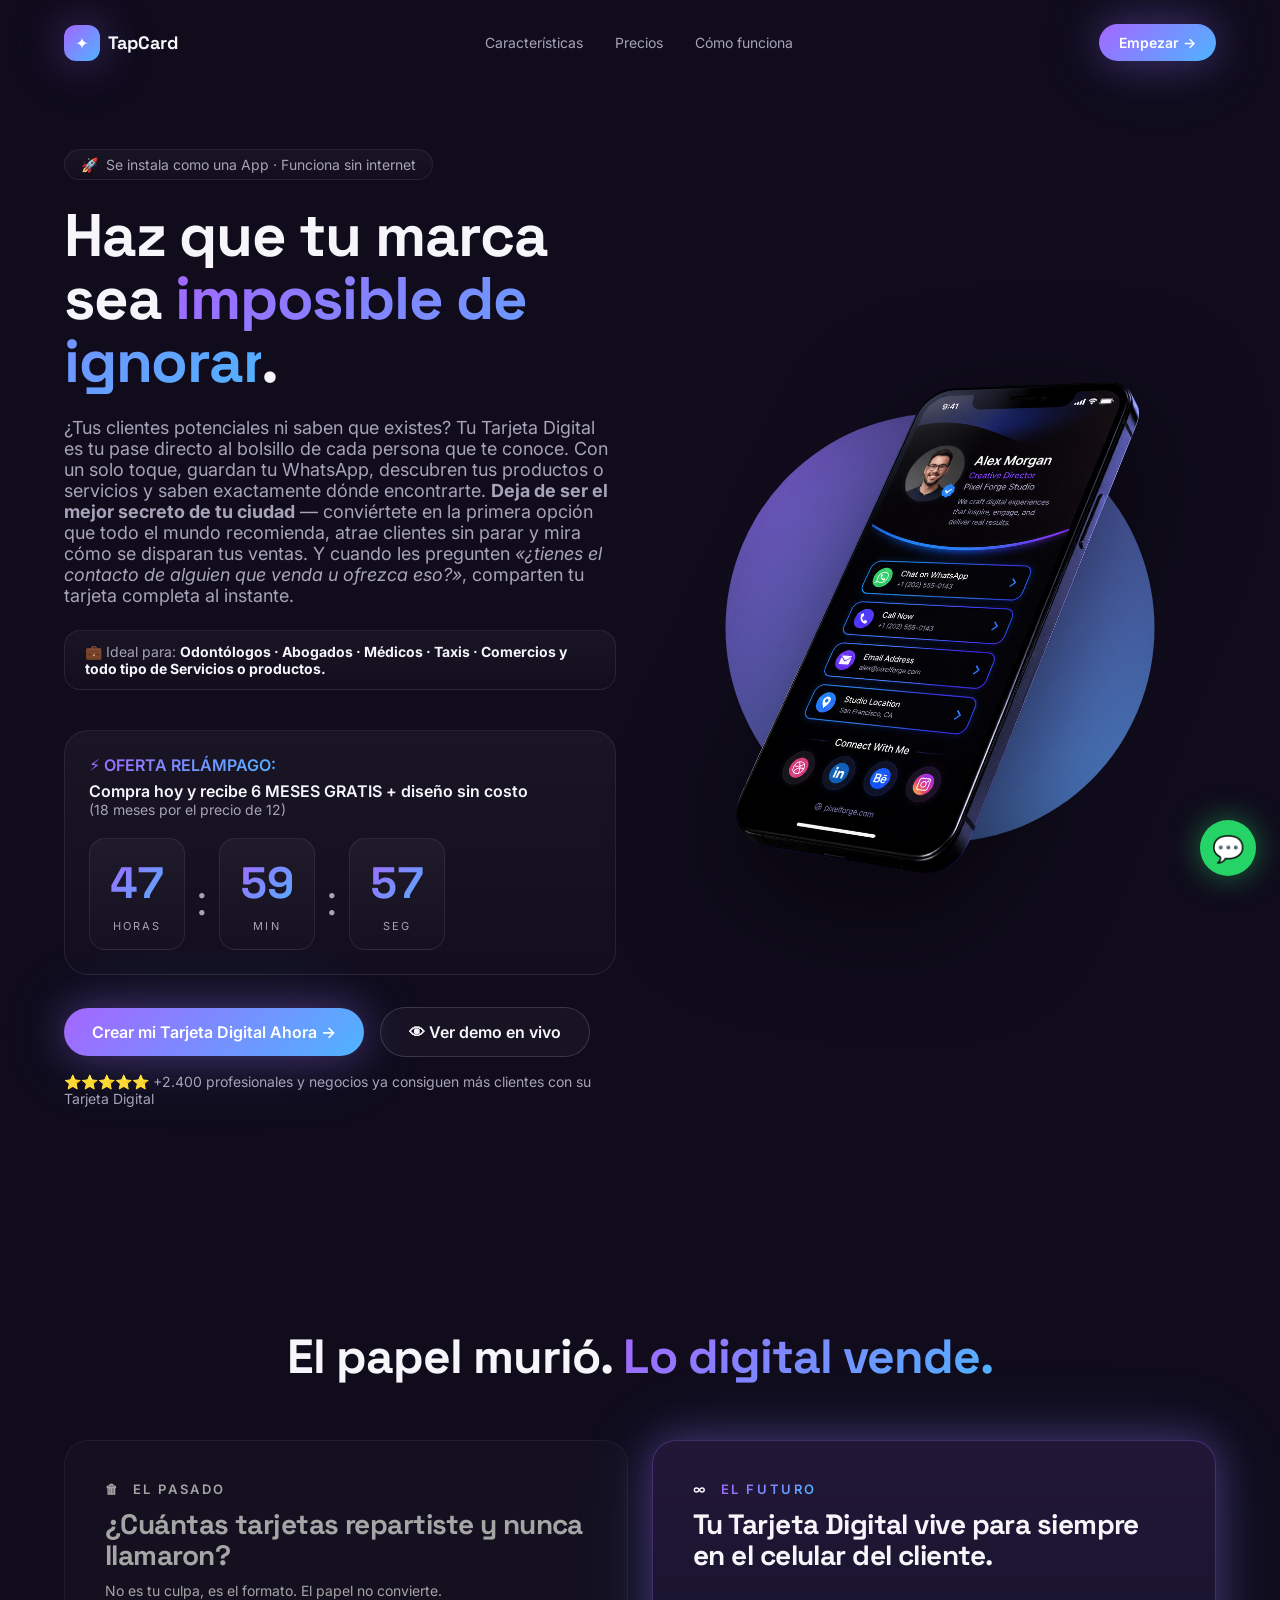
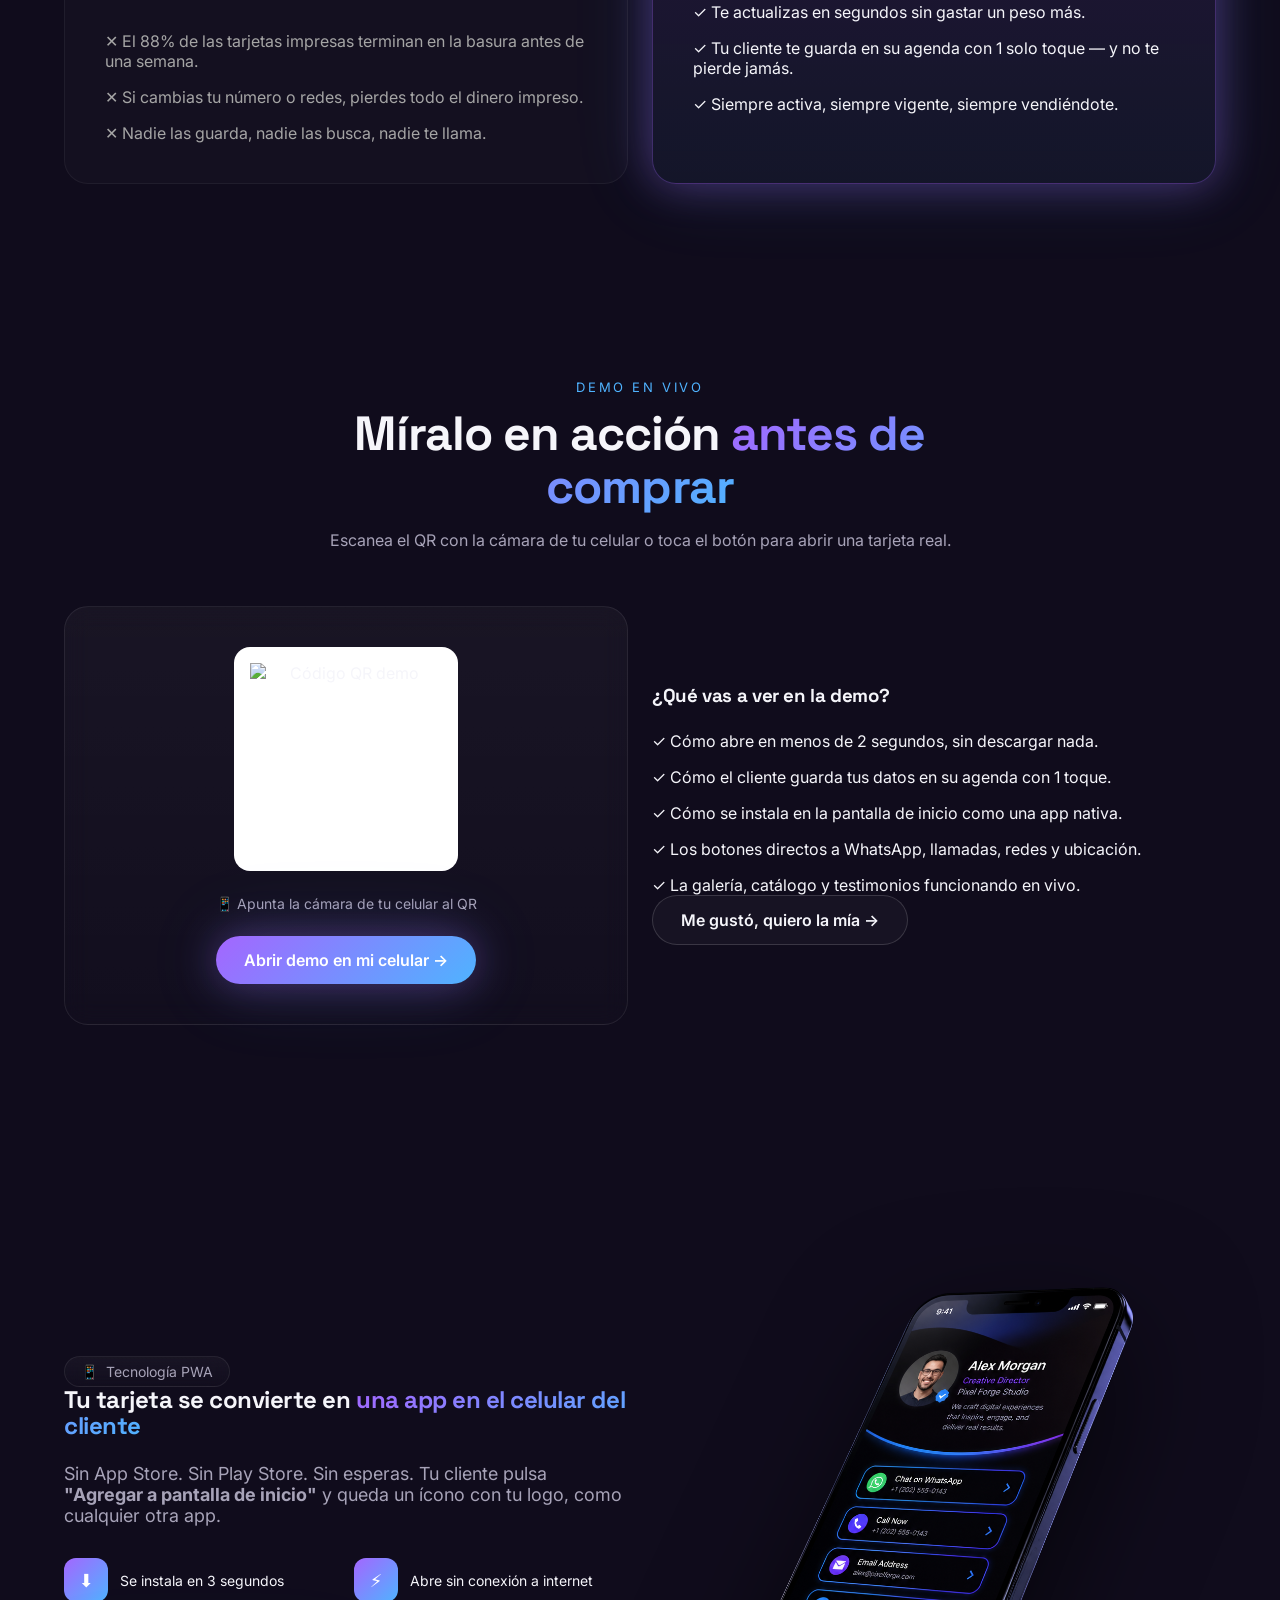
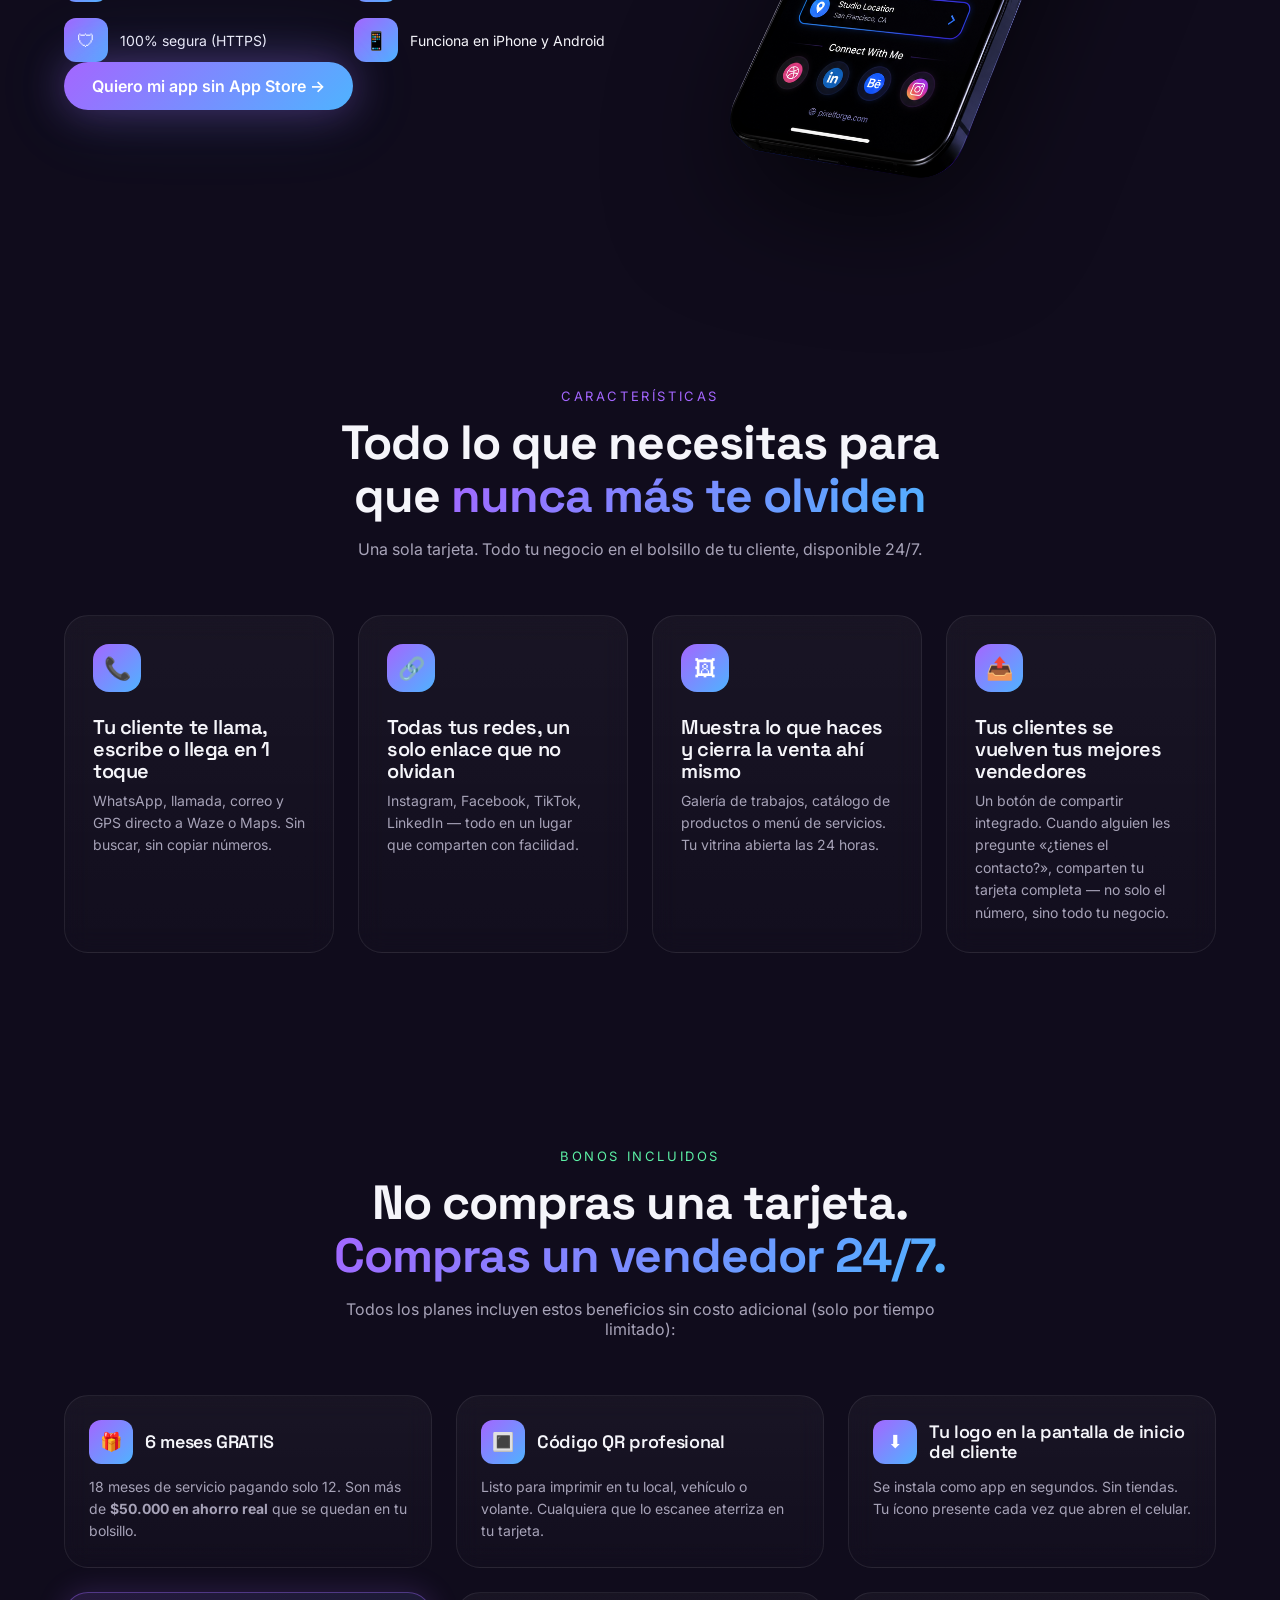
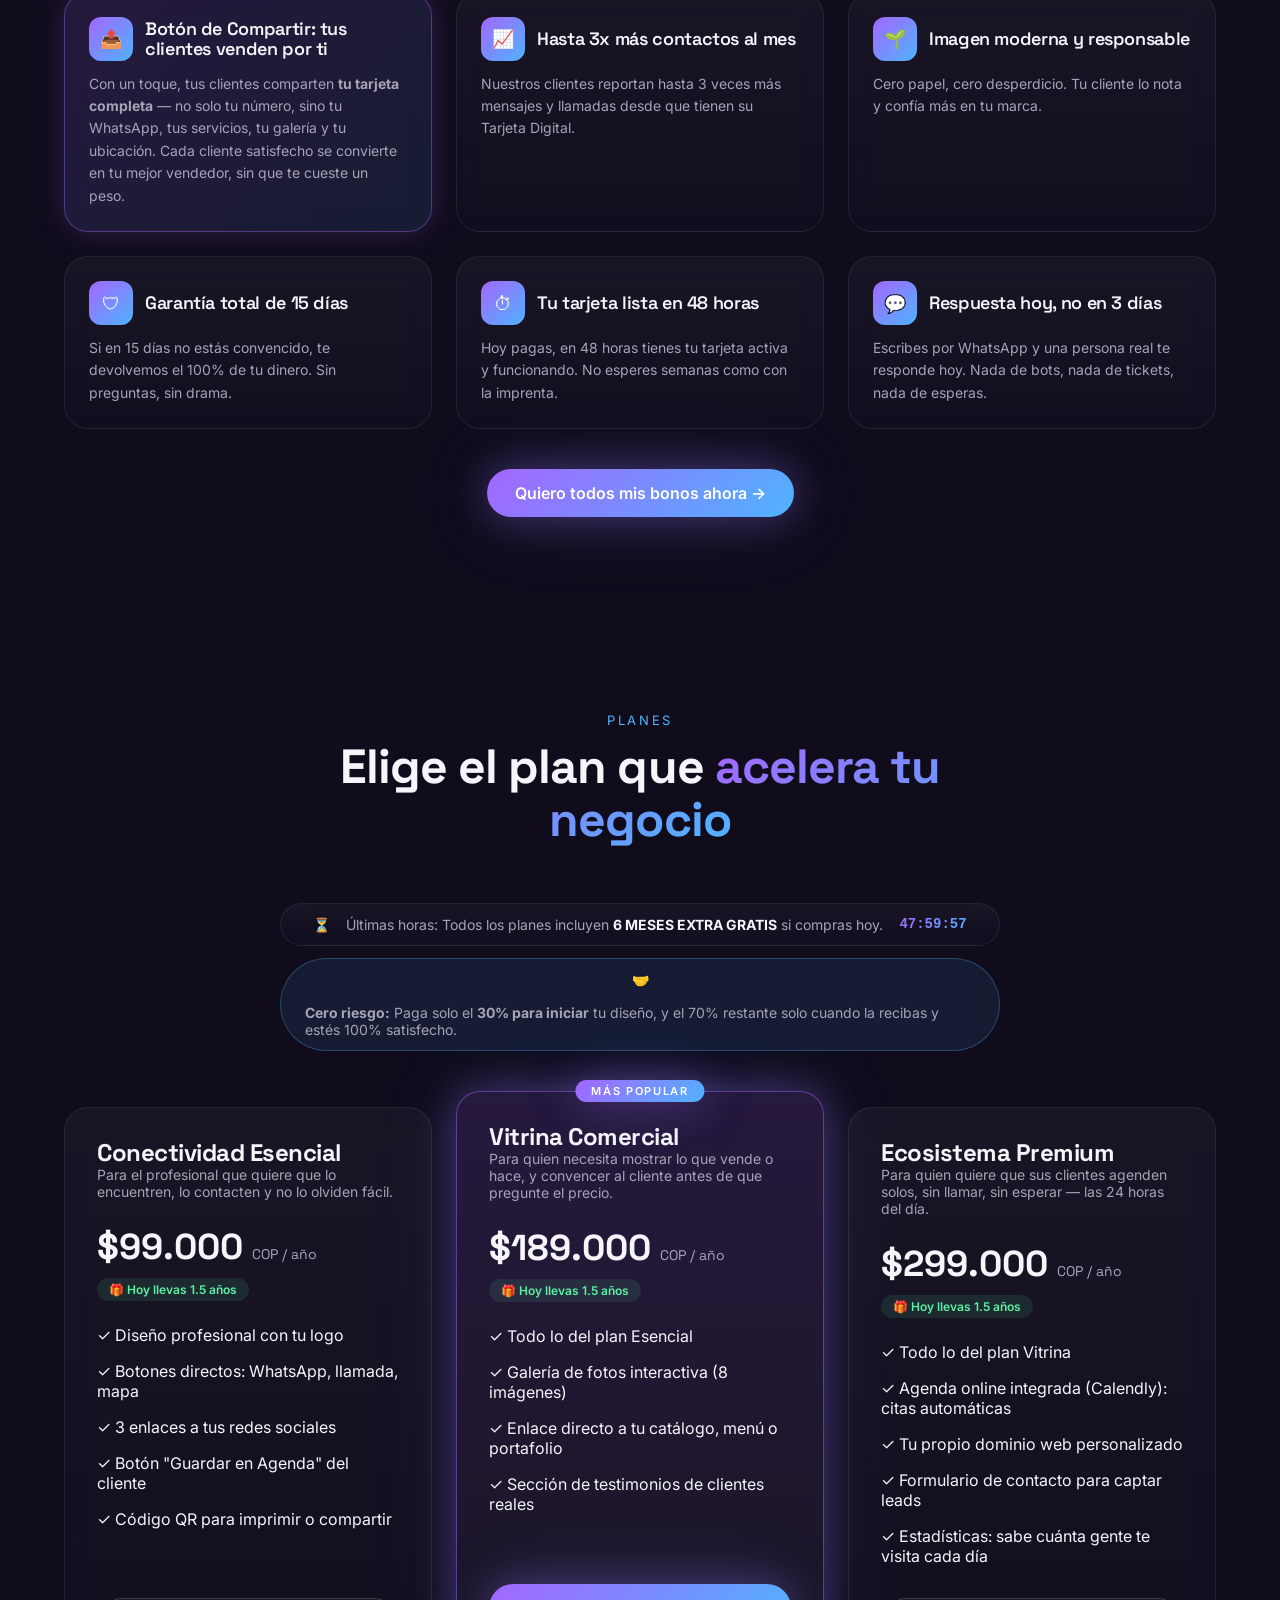
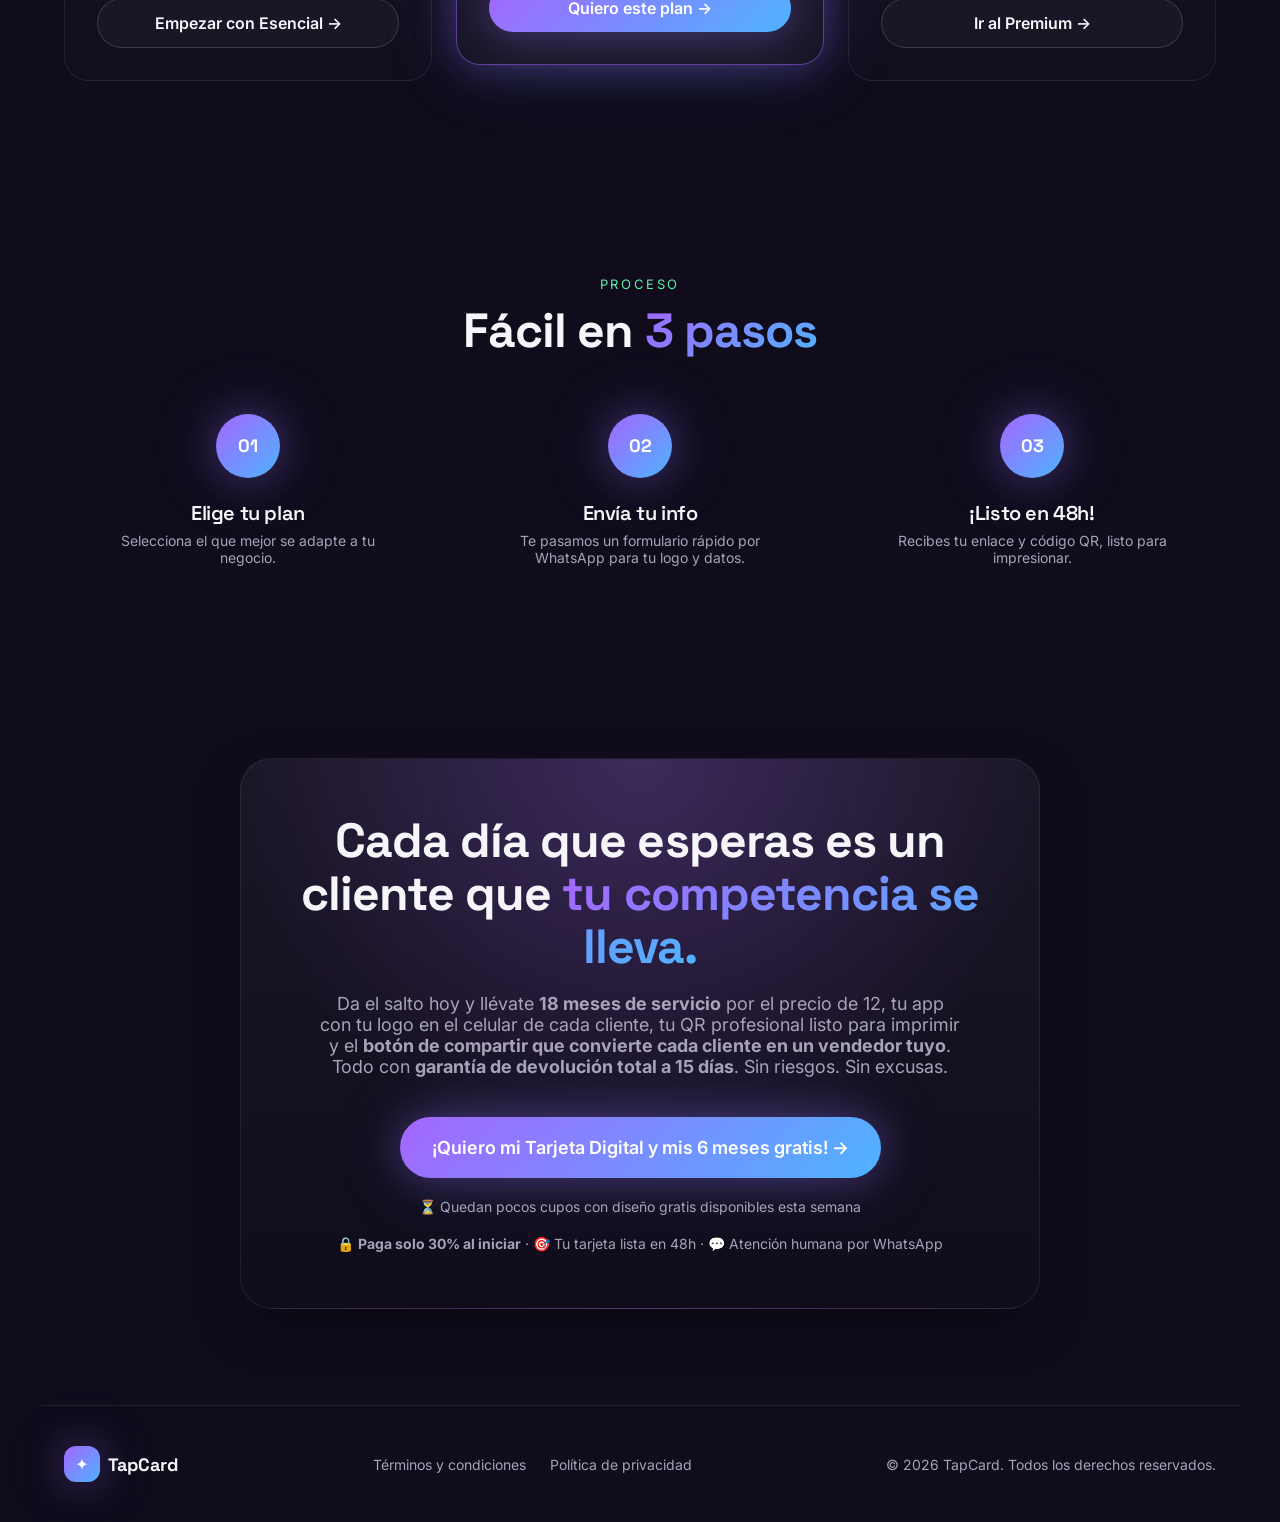
==== index.html @ d34d70f1 "Primer commit" ====
<!DOCTYPE html>
<html lang="es">
<head>
<meta charset="UTF-8" />
<meta name="viewport" content="width=device-width, initial-scale=1" />
<title>Tarjetas de Presentación Digitales | TapCard</title>
<meta name="description" content="Crea tu Tarjeta de Presentación Digital premium. Multiplica contactos, cierra más ventas y proyecta una imagen profesional. Oferta: 6 meses GRATIS." />
<meta property="og:title" content="Tarjetas de Presentación Digitales | TapCard" />
<meta property="og:description" content="Tu tarjeta de papel termina en la basura. Tu tarjeta digital vive en el celular de tus clientes." />
<meta property="og:type" content="website" />
<meta name="twitter:card" content="summary_large_image" />
<link rel="icon" href="/favicon.ico" type="image/x-icon" />
<link rel="preconnect" href="https://fonts.googleapis.com" />
<link rel="preconnect" href="https://fonts.gstatic.com" crossorigin />
<link rel="stylesheet" href="https://fonts.googleapis.com/css2?family=Inter:wght@400;500;600;700&family=Space+Grotesk:wght@500;600;700&display=swap" />
<link rel="stylesheet" href="./styles.css" />
</head>
<body>
<div class="bg-ambient" aria-hidden="true"></div>
<div class="bg-grid" aria-hidden="true"></div>

<!-- NAV -->
<header class="nav-wrap">
  <nav class="nav container">
    <a href="#" class="brand">
      <span class="brand-badge">✦</span>
      <span class="brand-name">TapCard</span>
    </a>
    <div class="nav-links">
      <a href="#features">Características</a>
      <a href="#pricing">Precios</a>
      <a href="#proceso">Cómo funciona</a>
    </div>
    <a href="#pricing" class="btn btn-glow btn-sm">Empezar →</a>
  </nav>
</header>

<!-- HERO -->
<section class="hero container">
  <div class="hero-copy fade-up">
    <span class="pill glass">🚀 <span class="muted">Se instala como una App · Funciona sin internet</span></span>
    <h1>Haz que tu marca sea <span class="text-gradient">imposible de ignorar</span>.</h1>
    <p class="lead">¿Tus clientes potenciales ni saben que existes? Tu Tarjeta Digital es tu pase directo al bolsillo de cada persona que te conoce. Con un solo toque, guardan tu WhatsApp, descubren tus productos o servicios y saben exactamente dónde encontrarte. <b>Deja de ser el mejor secreto de tu ciudad</b> — conviértete en la primera opción que todo el mundo recomienda, atrae clientes sin parar y mira cómo se disparan tus ventas. Y cuando les pregunten <em>«¿tienes el contacto de alguien que venda u ofrezca eso?»</em>, comparten tu tarjeta completa al instante.</p>
    <p class="services-badge-line glass">💼 Ideal para: <b>Odontólogos · Abogados · Médicos · Taxis  · Comercios y todo tipo de Servicios o productos.</b></p>

    <div class="glass countdown-card">
      <p class="offer-line"><span class="text-gradient">⚡ OFERTA RELÁMPAGO:</span> Compra hoy y recibe 6 MESES GRATIS + diseño sin costo</p>
      <p class="muted small">(18 meses por el precio de 12)</p>
      <div class="countdown">
        <div class="cd-box"><span id="cd-h">00</span><small>Horas</small></div>
        <span class="cd-sep">:</span>
        <div class="cd-box"><span id="cd-m">00</span><small>Min</small></div>
        <span class="cd-sep">:</span>
        <div class="cd-box"><span id="cd-s">00</span><small>Seg</small></div>
      </div>
    </div>

    <div class="hero-ctas">
      <a class="btn btn-glow pulse wa-cta" data-msg="Hola 👋, quiero CREAR MI TARJETA DIGITAL AHORA y aprovechar los 6 meses gratis. ¿Me ayudas a empezar?">Crear mi Tarjeta Digital Ahora →</a>
      <a href="#demo" class="btn btn-ghost">👁 Ver demo en vivo</a>
      <span class="stars-line">⭐⭐⭐⭐⭐ <span class="muted">+2.400 profesionales y negocios ya consiguen más clientes con su Tarjeta Digital</span></span>
    </div>
  </div>

  <div class="hero-visual fade-up">
    <div class="hero-glow" aria-hidden="true"></div>
    <img src="./phone-hero.png" alt="Mockup de smartphone mostrando una tarjeta de presentación digital premium" class="phone float" />
  </div>
</section>

<!-- PROBLEM VS SOLUTION -->
<section class="section container">
  <h2 class="section-title">El papel murió. <span class="text-gradient">Lo digital vende.</span></h2>
  <div class="grid-2">
    <div class="card past">
      <div class="past-head">🗑 <span>EL PASADO</span></div>
      <h3>¿Cuántas tarjetas repartiste y nunca llamaron?</h3>
      <p style="margin-top:12px;font-size:14px;">No es tu culpa, es el formato. El papel no convierte.</p>
      <ul class="list-x">
        <li>✕ El 88% de las tarjetas impresas terminan en la basura antes de una semana.</li>
        <li>✕ Si cambias tu número o redes, pierdes todo el dinero impreso.</li>
        <li>✕ Nadie las guarda, nadie las busca, nadie te llama.</li>
      </ul>
    </div>
    <div class="card future">
      <div class="future-head">∞ <span class="text-gradient">EL FUTURO</span></div>
      <h3>Tu Tarjeta Digital vive para siempre en el celular del cliente.</h3>
      <ul class="list-check">
        <li>✓ Te actualizas en segundos sin gastar un peso más.</li>
        <li>✓ Tu cliente te guarda en su agenda con 1 solo toque — y no te pierde jamás.</li>
        <li>✓ Siempre activa, siempre vigente, siempre vendiéndote.</li>
      </ul>
    </div>
  </div>
</section>

<!-- DEMO -->
<section id="demo" class="section container">
  <div class="section-head">
    <span class="eyebrow blue">Demo en vivo</span>
    <h2>Míralo en acción <span class="text-gradient">antes de comprar</span></h2>
    <p class="muted">Escanea el QR con la cámara de tu celular o toca el botón para abrir una tarjeta real.</p>
  </div>
  <div class="grid-2 align-center">
    <div class="glass demo-card">
      <div class="qr-box"><img id="qr-img" alt="Código QR demo" /></div>
      <p class="muted small">📱 Apunta la cámara de tu celular al QR</p>
      <a class="btn btn-glow wa-cta" data-msg="Hola 👋, acabo de ver la DEMO de la Tarjeta Digital y me interesa. ¿Me cuentas los planes?">Abrir demo en mi celular →</a>
    </div>
    <div>
      <h3>¿Qué vas a ver en la demo?</h3>
      <ul class="list-check spaced">
        <li>✓ Cómo abre en menos de 2 segundos, sin descargar nada.</li>
        <li>✓ Cómo el cliente guarda tus datos en su agenda con 1 toque.</li>
        <li>✓ Cómo se instala en la pantalla de inicio como una app nativa.</li>
        <li>✓ Los botones directos a WhatsApp, llamadas, redes y ubicación.</li>
        <li>✓ La galería, catálogo y testimonios funcionando en vivo.</li>
      </ul>
      <a class="btn btn-ghost wa-cta" data-msg="Hola 👋, ya vi la demo y quiero mi propia Tarjeta Digital. ¿Cuál plan me recomiendas?">Me gustó, quiero la mía →</a>
    </div>
  </div>
</section>

<!-- PWA -->
<section id="pwa" class="section container">
  <div class="grid-2 align-center">
    <div>
      <span class="pill glass">📱 <span class="muted">Tecnología PWA</span></span>
      <h2>Tu tarjeta se convierte en <span class="text-gradient">una app en el celular del cliente</span></h2>
      <p class="lead">Sin App Store. Sin Play Store. Sin esperas. Tu cliente pulsa <b>"Agregar a pantalla de inicio"</b> y queda un ícono con tu logo, como cualquier otra app.</p>
      <ul class="grid-2-mini">
        <li><span class="ico-badge">⬇</span> Se instala en 3 segundos</li>
        <li><span class="ico-badge">⚡</span> Abre sin conexión a internet</li>
        <li><span class="ico-badge">🛡</span> 100% segura (HTTPS)</li>
        <li><span class="ico-badge">📱</span> Funciona en iPhone y Android</li>
      </ul>
      <a class="btn btn-glow wa-cta" data-msg="Hola 👋, quiero que mi Tarjeta Digital se pueda INSTALAR como app en el celular de mis clientes. ¿Cómo lo hacemos?">Quiero mi app sin App Store →</a>
    </div>
    <div class="hero-visual">
      <div class="hero-glow" aria-hidden="true"></div>
      <img src="./phone-hero.png" alt="Tarjeta digital instalada como app" class="phone float" />
    </div>
  </div>
</section>

<!-- FEATURES -->
<section id="features" class="section container">
  <div class="section-head">
    <span class="eyebrow violet">Características</span>
    <h2>Todo lo que necesitas para que <span class="text-gradient">nunca más te olviden</span></h2>
    <p class="muted">Una sola tarjeta. Todo tu negocio en el bolsillo de tu cliente, disponible 24/7.</p>
  </div>
  <div class="grid-4">
    <div class="glass feature"><div class="ico-badge lg">📞</div><h3>Tu cliente te llama, escribe o llega en 1 toque</h3><p>WhatsApp, llamada, correo y GPS directo a Waze o Maps. Sin buscar, sin copiar números.</p></div>
    <div class="glass feature"><div class="ico-badge lg">🔗</div><h3>Todas tus redes, un solo enlace que no olvidan</h3><p>Instagram, Facebook, TikTok, LinkedIn — todo en un lugar que comparten con facilidad.</p></div>
    <div class="glass feature"><div class="ico-badge lg">🖼</div><h3>Muestra lo que haces y cierra la venta ahí mismo</h3><p>Galería de trabajos, catálogo de productos o menú de servicios. Tu vitrina abierta las 24 horas.</p></div>
    <div class="glass feature"><div class="ico-badge lg">📤</div><h3>Tus clientes se vuelven tus mejores vendedores</h3><p>Un botón de compartir integrado. Cuando alguien les pregunte «¿tienes el contacto?», comparten tu tarjeta completa — no solo el número, sino todo tu negocio.</p></div>
  </div>
</section>

<!-- BONUS -->
<section class="section container">
  <div class="section-head">
    <span class="eyebrow green">Bonos incluidos</span>
    <h2>No compras una tarjeta. <span class="text-gradient">Compras un vendedor 24/7.</span></h2>
    <p class="muted">Todos los planes incluyen estos beneficios sin costo adicional (solo por tiempo limitado):</p>
  </div>
  <div class="grid-3">
    <div class="glass bonus"><div class="bonus-head"><span class="ico-badge">🎁</span><h3>6 meses GRATIS</h3></div><p>18 meses de servicio pagando solo 12. Son más de <b>$50.000 en ahorro real</b> que se quedan en tu bolsillo.</p></div>
    <div class="glass bonus"><div class="bonus-head"><span class="ico-badge">🔳</span><h3>Código QR profesional</h3></div><p>Listo para imprimir en tu local, vehículo o volante. Cualquiera que lo escanee aterriza en tu tarjeta.</p></div>
    <div class="glass bonus"><div class="bonus-head"><span class="ico-badge">⬇</span><h3>Tu logo en la pantalla de inicio del cliente</h3></div><p>Se instala como app en segundos. Sin tiendas. Tu ícono presente cada vez que abren el celular.</p></div>
    <div class="glass bonus bonus-highlight"><div class="bonus-head"><span class="ico-badge">📤</span><h3>Botón de Compartir: tus clientes venden por ti</h3></div><p>Con un toque, tus clientes comparten <b>tu tarjeta completa</b> — no solo tu número, sino tu WhatsApp, tus servicios, tu galería y tu ubicación. Cada cliente satisfecho se convierte en tu mejor vendedor, sin que te cueste un peso.</p></div>
    <div class="glass bonus"><div class="bonus-head"><span class="ico-badge">📈</span><h3>Hasta 3x más contactos al mes</h3></div><p>Nuestros clientes reportan hasta 3 veces más mensajes y llamadas desde que tienen su Tarjeta Digital.</p></div>
    <div class="glass bonus"><div class="bonus-head"><span class="ico-badge">🌱</span><h3>Imagen moderna y responsable</h3></div><p>Cero papel, cero desperdicio. Tu cliente lo nota y confía más en tu marca.</p></div>
    <div class="glass bonus"><div class="bonus-head"><span class="ico-badge">🛡</span><h3>Garantía total de 15 días</h3></div><p>Si en 15 días no estás convencido, te devolvemos el 100% de tu dinero. Sin preguntas, sin drama.</p></div>
    <div class="glass bonus"><div class="bonus-head"><span class="ico-badge">⏱</span><h3>Tu tarjeta lista en 48 horas</h3></div><p>Hoy pagas, en 48 horas tienes tu tarjeta activa y funcionando. No esperes semanas como con la imprenta.</p></div>
    <div class="glass bonus"><div class="bonus-head"><span class="ico-badge">💬</span><h3>Respuesta hoy, no en 3 días</h3></div><p>Escribes por WhatsApp y una persona real te responde hoy. Nada de bots, nada de tickets, nada de esperas.</p></div>
  </div>
  <div class="center mt-lg">
    <a class="btn btn-glow pulse wa-cta" data-msg="Hola 👋, quiero aprovechar TODOS los bonos (6 meses gratis, QR, garantía) antes de que se acaben. ¿Cómo empiezo?">Quiero todos mis bonos ahora →</a>
  </div>
</section>

<!-- PRICING -->
<section id="pricing" class="section container">
  <div class="section-head">
    <span class="eyebrow blue">Planes</span>
    <h2>Elige el plan que <span class="text-gradient">acelera tu negocio</span></h2>
  </div>
  <div class="mini-banner glass">
    ⏳ <span class="muted">Últimas horas: Todos los planes incluyen <b class="fg">6 MESES EXTRA GRATIS</b> si compras hoy.</span>
    <span class="mono text-gradient"><span id="cd-h2">00</span>:<span id="cd-m2">00</span>:<span id="cd-s2">00</span></span>
  </div>
  <div class="mini-banner glass" style="margin-top: 12px; background: rgba(79, 179, 255, 0.1); border-color: rgba(79, 179, 255, 0.3);">
    🤝 <span class="muted"><b>Cero riesgo:</b> Paga solo el <b>30% para iniciar</b> tu diseño, y el 70% restante solo cuando la recibas y estés 100% satisfecho.</span>
  </div>
  <div class="grid-3 pricing">
    <div class="glass plan">
      <h3>Conectividad Esencial</h3>
      <p class="muted small">Para el profesional que quiere que lo encuentren, lo contacten y no lo olviden fácil.</p>
      <div class="price">$99.000 <small>COP / año</small></div>
      <span class="bonus-chip">🎁 Hoy llevas 1.5 años</span>
      <ul class="list-check">
        <li>✓ Diseño profesional con tu logo</li>
        <li>✓ Botones directos: WhatsApp, llamada, mapa</li>
        <li>✓ 3 enlaces a tus redes sociales</li>
        <li>✓ Botón "Guardar en Agenda" del cliente</li>
        <li>✓ Código QR para imprimir o compartir</li>
      </ul>
      <a class="btn btn-ghost wa-cta" data-msg="Hola 👋, quiero contratar el PLAN CONECTIVIDAD ESENCIAL ($99.000 COP/año) con los 6 meses gratis. ¿Cómo hago el pago?">Empezar con Esencial →</a>
    </div>
    <div class="plan highlight">
      <span class="badge-top">Más Popular</span>
      <h3>Vitrina Comercial</h3>
      <p class="muted small">Para quien necesita mostrar lo que vende o hace, y convencer al cliente antes de que pregunte el precio.</p>
      <div class="price">$189.000 <small>COP / año</small></div>
      <span class="bonus-chip">🎁 Hoy llevas 1.5 años</span>
      <ul class="list-check">
        <li>✓ Todo lo del plan Esencial</li>
        <li>✓ Galería de fotos interactiva (8 imágenes)</li>
        <li>✓ Enlace directo a tu catálogo, menú o portafolio</li>
        <li>✓ Sección de testimonios de clientes reales</li>
      </ul>
      <a class="btn btn-glow wa-cta" data-msg="Hola 👋, quiero contratar el PLAN VITRINA COMERCIAL ($189.000 COP/año) con los 6 meses gratis. ¿Cómo hago el pago?">Quiero este plan →</a>
    </div>
    <div class="glass plan">
      <h3>Ecosistema Premium</h3>
      <p class="muted small">Para quien quiere que sus clientes agenden solos, sin llamar, sin esperar — las 24 horas del día.</p>
      <div class="price">$299.000 <small>COP / año</small></div>
      <span class="bonus-chip">🎁 Hoy llevas 1.5 años</span>
      <ul class="list-check">
        <li>✓ Todo lo del plan Vitrina</li>
        <li>✓ Agenda online integrada (Calendly): citas automáticas</li>
        <li>✓ Tu propio dominio web personalizado</li>
        <li>✓ Formulario de contacto para captar leads</li>
        <li>✓ Estadísticas: sabe cuánta gente te visita cada día</li>
      </ul>
      <a class="btn btn-ghost wa-cta" data-msg="Hola 👋, quiero contratar el PLAN ECOSISTEMA PREMIUM ($299.000 COP/año) con los 6 meses gratis. ¿Cómo hago el pago?">Ir al Premium →</a>
    </div>
  </div>
</section>

<!-- PROCESS -->
<section id="proceso" class="section container">
  <div class="section-head">
    <span class="eyebrow green">Proceso</span>
    <h2>Fácil en <span class="text-gradient">3 pasos</span></h2>
  </div>
  <div class="grid-3 steps">
    <div class="step"><div class="step-num">01</div><h3>Elige tu plan</h3><p class="muted">Selecciona el que mejor se adapte a tu negocio.</p></div>
    <div class="step"><div class="step-num">02</div><h3>Envía tu info</h3><p class="muted">Te pasamos un formulario rápido por WhatsApp para tu logo y datos.</p></div>
    <div class="step"><div class="step-num">03</div><h3>¡Listo en 48h!</h3><p class="muted">Recibes tu enlace y código QR, listo para impresionar.</p></div>
  </div>
</section>

<!-- FINAL CTA -->
<section class="section container">
  <div class="final-cta">
    <h2>Cada día que esperas es un cliente que <span class="text-gradient">tu competencia se lleva.</span></h2>
    <p class="lead">Da el salto hoy y llévate <b>18 meses de servicio</b> por el precio de 12, tu app con tu logo en el celular de cada cliente, tu QR profesional listo para imprimir y el <b>botón de compartir que convierte cada cliente en un vendedor tuyo</b>. Todo con <b>garantía de devolución total a 15 días</b>. Sin riesgos. Sin excusas.</p>
    <a class="btn btn-glow pulse big wa-cta" data-msg="Hola 👋, ¡QUIERO MI TARJETA DIGITAL Y MIS 6 MESES GRATIS antes de que se acabe la oferta! ¿Cómo empezamos?">¡Quiero mi Tarjeta Digital y mis 6 meses gratis! →</a>
    <p class="muted small mt-md">⏳ Quedan pocos cupos con diseño gratis disponibles esta semana</p>
    <p class="muted small mt-md">🔒 <b>Paga solo 30% al iniciar</b> · 🎯 Tu tarjeta lista en 48h · 💬 Atención humana por WhatsApp</p>
  </div>
</section>

<footer class="footer container">
  <div class="brand"><span class="brand-badge">✦</span><span class="brand-name">TapCard</span></div>
  <div class="foot-links"><a href="#">Términos y condiciones</a><a href="#">Política de privacidad</a></div>
  <p class="muted small">© <span id="year"></span> TapCard. Todos los derechos reservados.</p>
</footer>

<a id="wa-float" class="wa-float wa-cta" data-msg="Hola 👋, estoy en la web de las Tarjetas Digitales y tengo una pregunta antes de comprar." aria-label="Contactar por WhatsApp">💬</a>

<script src="./script.js"></script>
</body>
</html>
---- styles.css ----
:root{
  --bg:#100c1c;
  --fg:#f5f5fa;
  --muted:#a7a3b8;
  --card:#1a1626;
  --border:rgba(255,255,255,.08);
  --neon-violet:#a466ff;
  --neon-blue:#4fb3ff;
  --neon-green:#5cf0a5;
  --gradient-primary:linear-gradient(135deg,#a466ff,#4fb3ff);
  --shadow-glow:0 0 40px rgba(164,102,255,.35),0 0 80px rgba(79,179,255,.15);
  --shadow-elegant:0 20px 60px -20px rgba(0,0,0,.6);
  --font-display:"Space Grotesk",system-ui,sans-serif;
  --font-sans:"Inter",system-ui,sans-serif;
}
*{box-sizing:border-box;margin:0;padding:0}
html,body{background:var(--bg);color:var(--fg);font-family:var(--font-sans);-webkit-font-smoothing:antialiased;overflow-x:hidden}
h1,h2,h3,h4{font-family:var(--font-display);letter-spacing:-.02em;line-height:1.1}
a{color:inherit;text-decoration:none;cursor:pointer}
ul{list-style:none}
img{max-width:100%;display:block}
.container{max-width:1200px;margin:0 auto;padding:0 24px}
.muted{color:var(--muted)}
.fg{color:var(--fg)}
.small{font-size:14px}
.center{text-align:center}
.mt-md{margin-top:16px}
.mt-lg{margin-top:40px}
.mono{font-family:ui-monospace,monospace;font-variant-numeric:tabular-nums;font-weight:700}

.bg-ambient{position:fixed;inset:0;z-index:-2;pointer-events:none;
  background:radial-gradient(600px circle at 30% 20%,rgba(164,102,255,.25),transparent 60%),
             radial-gradient(500px circle at 80% 60%,rgba(79,179,255,.2),transparent 60%)}
.bg-grid{position:fixed;inset:0;z-index:-1;pointer-events:none;opacity:.06;
  background-image:linear-gradient(#fff 1px,transparent 1px),linear-gradient(90deg,#fff 1px,transparent 1px);
  background-size:56px 56px;
  -webkit-mask-image:radial-gradient(ellipse at center,#000 40%,transparent 75%);
  mask-image:radial-gradient(ellipse at center,#000 40%,transparent 75%)}

.text-gradient{background:var(--gradient-primary);-webkit-background-clip:text;background-clip:text;color:transparent}

.glass{background:linear-gradient(180deg,rgba(255,255,255,.04),rgba(255,255,255,.01));border:1px solid var(--border);backdrop-filter:blur(12px);border-radius:24px}

.btn{display:inline-flex;align-items:center;justify-content:center;gap:8px;padding:14px 28px;border-radius:999px;font-weight:600;font-size:16px;border:none;transition:transform .25s,box-shadow .25s,background .25s;cursor:pointer;white-space:nowrap}
.btn-glow{background:var(--gradient-primary);color:#fff;box-shadow:var(--shadow-glow)}
.btn-glow:hover{transform:translateY(-2px);box-shadow:0 0 60px rgba(164,102,255,.55),0 0 120px rgba(79,179,255,.25)}
.btn-ghost{border:1px solid rgba(255,255,255,.15);background:rgba(255,255,255,.03);color:var(--fg)}
.btn-ghost:hover{background:rgba(255,255,255,.08)}
.btn-sm{padding:10px 20px;font-size:14px}
.btn.big{padding:20px 32px;font-size:18px}

@keyframes pulse-glow{0%,100%{box-shadow:0 0 30px rgba(164,102,255,.5),0 0 60px rgba(79,179,255,.2)}50%{box-shadow:0 0 60px rgba(164,102,255,.8),0 0 120px rgba(79,179,255,.4)}}
@keyframes float{0%,100%{transform:translateY(0)}50%{transform:translateY(-12px)}}
@keyframes fade-up{from{opacity:0;transform:translateY(24px)}to{opacity:1;transform:translateY(0)}}
.pulse{animation:pulse-glow 2.4s ease-in-out infinite}
.float{animation:float 6s ease-in-out infinite}
.fade-up{animation:fade-up .8s ease-out both}

/* NAV */
.nav-wrap{position:relative;z-index:20}
.nav{display:flex;align-items:center;justify-content:space-between;padding:24px}
.brand{display:flex;align-items:center;gap:8px}
.brand-badge{display:grid;place-items:center;width:36px;height:36px;border-radius:12px;background:var(--gradient-primary);box-shadow:var(--shadow-glow);color:#fff}
.brand-name{font-family:var(--font-display);font-weight:700;font-size:18px}
.nav-links{display:none;gap:32px;font-size:14px;color:var(--muted)}
.nav-links a:hover{color:var(--fg)}
@media(min-width:768px){.nav-links{display:flex}}

/* HERO */
.hero{display:grid;grid-template-columns:1fr;gap:48px;padding:40px 24px 96px;align-items:center}
@media(min-width:1024px){.hero{grid-template-columns:1fr 1fr;padding:64px 24px 128px}}
.pill{display:inline-flex;align-items:center;gap:8px;padding:6px 16px;border-radius:999px;font-size:14px}
.hero h1{font-size:40px;font-weight:700;margin-top:24px;line-height:1.05}
@media(min-width:768px){.hero h1{font-size:60px}}
.lead{margin-top:24px;font-size:18px;color:var(--muted);max-width:560px}
.countdown-card{margin-top:40px;padding:24px}
.offer-line{display:flex;flex-wrap:wrap;gap:6px;align-items:center;font-weight:600}
.countdown{margin-top:20px;display:flex;align-items:flex-end;gap:12px}
.cd-box{display:flex;flex-direction:column;align-items:center;background:linear-gradient(180deg,rgba(255,255,255,.04),rgba(255,255,255,.01));border:1px solid var(--border);border-radius:16px;padding:16px 20px;min-width:76px}
.cd-box span{font-family:var(--font-display);font-size:32px;font-weight:700;background:var(--gradient-primary);-webkit-background-clip:text;background-clip:text;color:transparent;font-variant-numeric:tabular-nums}
.cd-box small{margin-top:8px;font-size:11px;letter-spacing:.2em;text-transform:uppercase;color:var(--muted)}
.cd-sep{font-size:32px;color:var(--muted);padding-bottom:24px}
@media(min-width:768px){.cd-box span{font-size:44px}.cd-sep{font-size:44px}}
.hero-ctas{margin-top:32px;display:flex;flex-wrap:wrap;align-items:center;gap:16px}
.stars-line{font-size:14px;color:var(--muted)}
.hero-visual{position:relative;display:flex;justify-content:center;align-items:center}
.hero-glow{position:absolute;inset:0;z-index:-1;filter:blur(60px);opacity:.7;background:var(--gradient-primary);clip-path:circle(40% at 50% 50%)}
.phone{max-width:520px;width:100%;filter:drop-shadow(0 40px 60px rgba(0,0,0,.6))}

/* Sections */
.section{padding:96px 24px}
.section-title{text-align:center;font-size:32px;font-weight:700}
@media(min-width:768px){.section-title{font-size:48px}}
.section-head{max-width:640px;margin:0 auto 56px;text-align:center}
.section-head h2{font-size:32px;font-weight:700;margin-top:12px}
@media(min-width:768px){.section-head h2{font-size:48px}}
.section-head p{margin-top:16px}
.eyebrow{font-size:13px;letter-spacing:.2em;text-transform:uppercase}
.eyebrow.blue{color:var(--neon-blue)}
.eyebrow.violet{color:var(--neon-violet)}
.eyebrow.green{color:var(--neon-green)}

.grid-2{display:grid;grid-template-columns:1fr;gap:24px;margin-top:56px}
@media(min-width:768px){.grid-2{grid-template-columns:1fr 1fr}}
.align-center{align-items:center}
.grid-3{display:grid;grid-template-columns:1fr;gap:24px;margin-top:56px}
@media(min-width:640px){.grid-3{grid-template-columns:1fr 1fr}}
@media(min-width:1024px){.grid-3{grid-template-columns:1fr 1fr 1fr}}
.grid-4{display:grid;grid-template-columns:1fr;gap:24px;margin-top:56px}
@media(min-width:640px){.grid-4{grid-template-columns:1fr 1fr}}
@media(min-width:1024px){.grid-4{grid-template-columns:repeat(4,1fr)}}
.grid-2-mini{display:grid;grid-template-columns:1fr;gap:16px;margin-top:32px}
@media(min-width:640px){.grid-2-mini{grid-template-columns:1fr 1fr}}
.grid-2-mini li{display:flex;align-items:center;gap:12px;font-size:14px}

.card{border-radius:24px;padding:40px}
.past{background:rgba(255,255,255,.02);border:1px solid rgba(255,255,255,.05);color:var(--muted);filter:grayscale(1)}
.past-head,.future-head{display:flex;align-items:center;gap:12px;font-size:13px;letter-spacing:.2em;text-transform:uppercase;font-weight:600}
.past h3,.future h3{margin-top:12px;font-size:28px;font-weight:700}
.future{background:linear-gradient(180deg,rgba(164,102,255,.12),rgba(79,179,255,.06));border:1px solid rgba(164,102,255,.3);box-shadow:var(--shadow-glow)}
.list-x,.list-check{margin-top:32px;display:flex;flex-direction:column;gap:16px}
.list-x li{color:var(--muted)}
.list-check li{color:var(--fg)}
.list-check.spaced{margin-top:24px;color:var(--muted)}

/* DEMO */
.demo-card{display:flex;flex-direction:column;align-items:center;text-align:center;padding:40px;gap:24px}
.qr-box{width:224px;height:224px;background:#fff;padding:16px;border-radius:16px;display:grid;place-items:center}
.qr-box img{width:100%;height:100%;object-fit:contain}

/* Features */
.feature{padding:28px;transition:transform .3s}
.feature:hover{transform:translateY(-4px);border-color:rgba(255,255,255,.2)}
.feature h3{margin-top:24px;font-size:20px;font-weight:600}
.feature p{margin-top:8px;color:var(--muted);font-size:14px;line-height:1.6}
.ico-badge{display:grid;place-items:center;width:44px;height:44px;border-radius:12px;background:var(--gradient-primary);color:#fff;font-size:18px;flex-shrink:0}
.ico-badge.lg{width:48px;height:48px;border-radius:16px;font-size:22px}

/* Bonus */
.bonus{padding:24px;transition:transform .3s}
.bonus:hover{transform:translateY(-4px);border-color:rgba(255,255,255,.2)}
.bonus-head{display:flex;align-items:center;gap:12px}
.bonus-head h3{font-size:18px;font-weight:600}
.bonus p{margin-top:12px;font-size:14px;color:var(--muted);line-height:1.6}
.bonus-highlight{background:linear-gradient(135deg,rgba(164,102,255,.15),rgba(79,179,255,.1));border:1px solid rgba(164,102,255,.4)!important;box-shadow:0 0 30px rgba(164,102,255,.2);grid-column:span 1}
@media(min-width:640px){.bonus-highlight{grid-column:span 2}}
@media(min-width:1024px){.bonus-highlight{grid-column:span 1}}

/* Pricing */
.mini-banner{max-width:720px;margin:40px auto 0;display:flex;align-items:center;justify-content:center;gap:16px;padding:12px 24px;border-radius:999px;font-size:14px;flex-wrap:wrap}
.pricing{align-items:stretch}
.plan{padding:32px;display:flex;flex-direction:column;border-radius:24px;position:relative}
.plan.highlight{background:linear-gradient(180deg,rgba(164,102,255,.15),rgba(26,22,38,1));border:1px solid rgba(164,102,255,.5);box-shadow:var(--shadow-glow)}
@media(min-width:768px){.plan.highlight{transform:translateY(-16px)}}
.badge-top{position:absolute;top:-12px;left:50%;transform:translateX(-50%);background:var(--gradient-primary);color:#fff;padding:4px 16px;border-radius:999px;font-size:11px;font-weight:600;letter-spacing:.15em;text-transform:uppercase;box-shadow:var(--shadow-glow)}
.plan h3{font-size:24px;font-weight:700}
.plan .price{margin-top:24px;font-family:var(--font-display);font-size:36px;font-weight:700}
.plan .price small{font-size:14px;color:var(--muted);font-weight:400}
.bonus-chip{margin-top:8px;display:inline-block;background:rgba(92,240,165,.1);color:var(--neon-green);padding:4px 12px;border-radius:999px;font-size:12px;font-weight:600;align-self:flex-start}
.plan ul{margin-top:24px;flex:1}
.plan .btn{margin-top:32px}

/* Steps */
.steps{position:relative}
.step{display:flex;flex-direction:column;align-items:center;text-align:center}
.step-num{display:grid;place-items:center;width:64px;height:64px;border-radius:999px;background:var(--gradient-primary);color:#fff;font-family:var(--font-display);font-weight:700;font-size:18px;box-shadow:var(--shadow-glow)}
.step h3{margin-top:24px;font-size:20px;font-weight:600}
.step p{margin-top:8px;max-width:280px;font-size:14px}

/* Final CTA */
.final-cta{max-width:800px;margin:0 auto;text-align:center;padding:56px 40px;border-radius:32px;
  background:radial-gradient(circle at 50% 0%,rgba(164,102,255,.25),transparent 60%),linear-gradient(180deg,#1a1626,#100c1c);
  border:1px solid var(--border);box-shadow:var(--shadow-elegant)}
.final-cta h2{font-size:32px;font-weight:700}
@media(min-width:768px){.final-cta h2{font-size:48px}}
.final-cta p{margin:20px auto 0;max-width:640px}
.final-cta .btn{margin-top:40px}

/* Footer */
.footer{display:flex;flex-direction:column;align-items:center;justify-content:space-between;gap:16px;padding:40px 24px;border-top:1px solid var(--border)}
@media(min-width:768px){.footer{flex-direction:row}}
.foot-links{display:flex;gap:24px;font-size:14px;color:var(--muted)}
.foot-links a:hover{color:var(--fg)}

/* Floating WA */
.wa-float{position:fixed;bottom:24px;right:24px;z-index:50;width:56px;height:56px;border-radius:999px;background:#25d366;display:grid;place-items:center;font-size:26px;color:#fff;box-shadow:0 0 30px rgba(37,211,102,.5);animation:pulse-glow 2.4s ease-in-out infinite}

/* Services Badge Line */
.services-badge-line {
  margin-top: 24px;
  padding: 12px 20px;
  font-size: 14px;
  color: var(--muted);
  display: inline-block;
  border-radius: 16px;
  max-width: 560px;
  text-align: left;
}
.services-badge-line b {
  color: var(--fg);
}
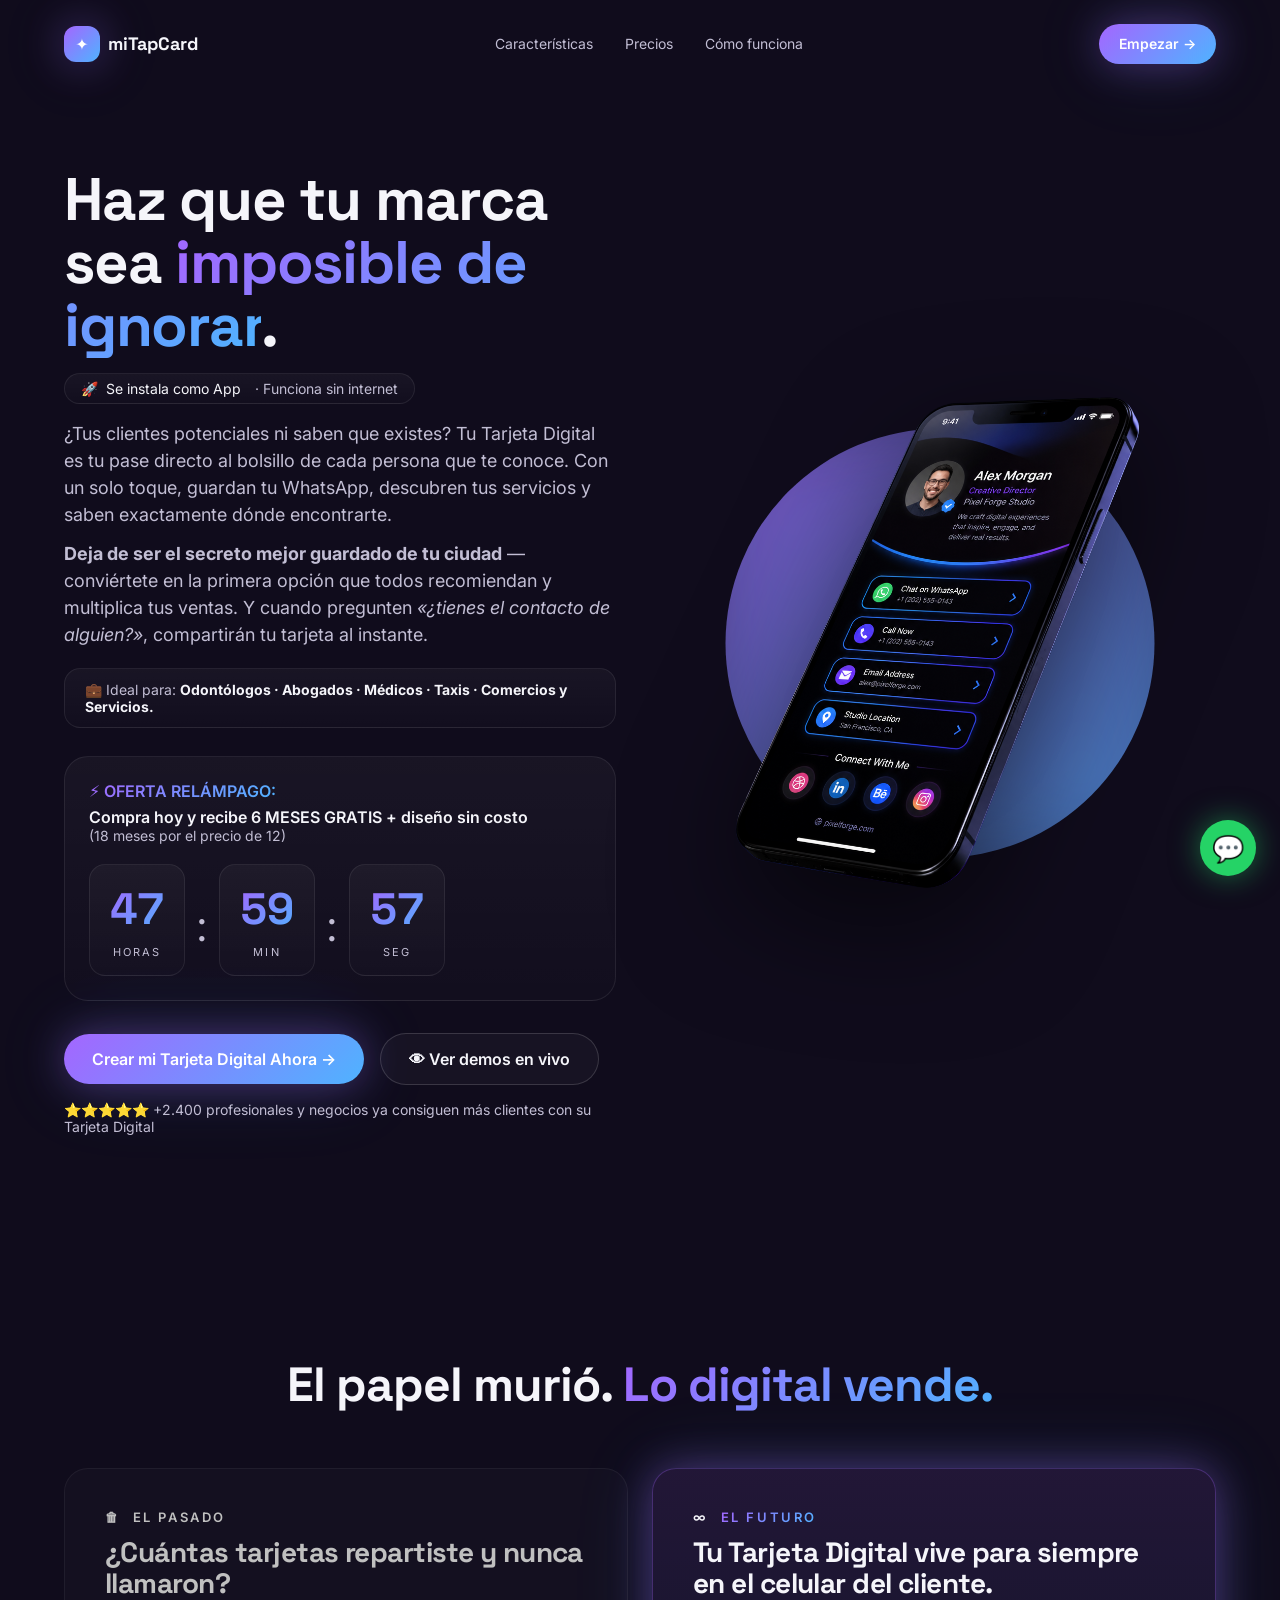
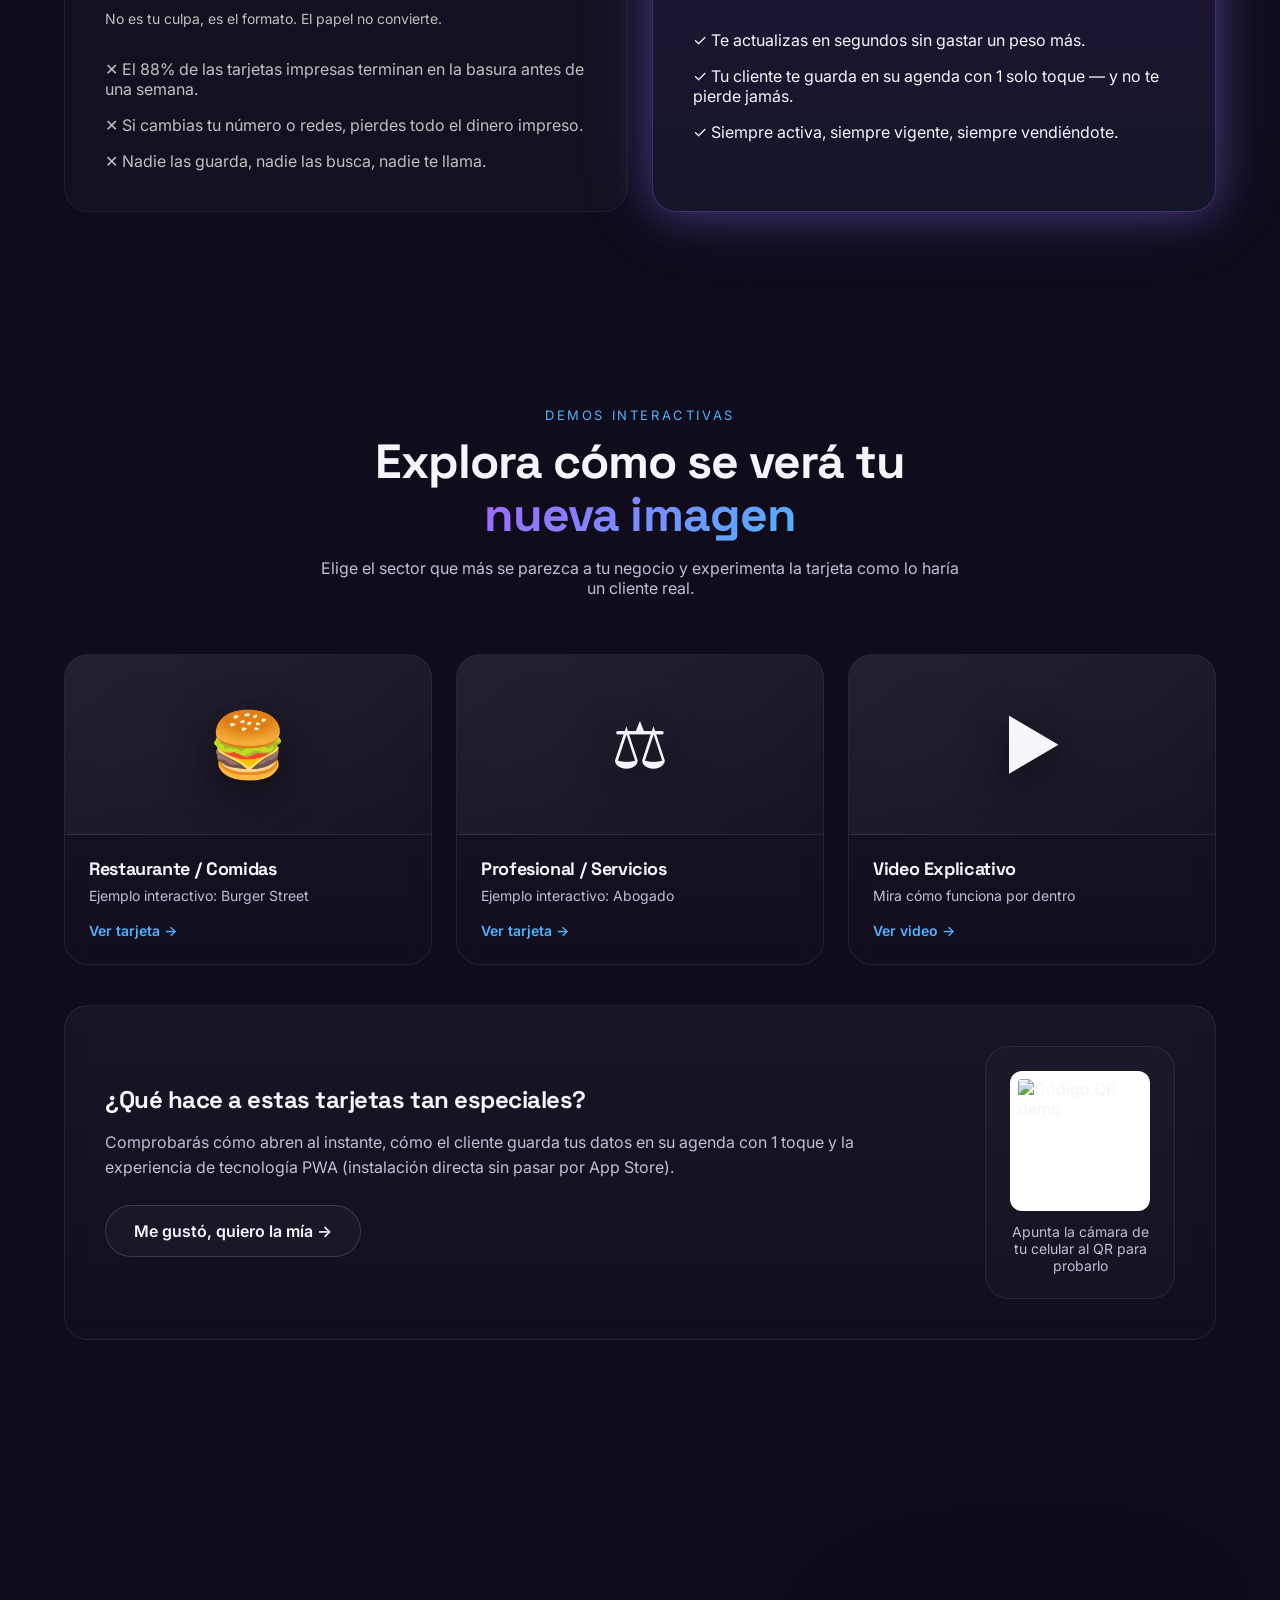
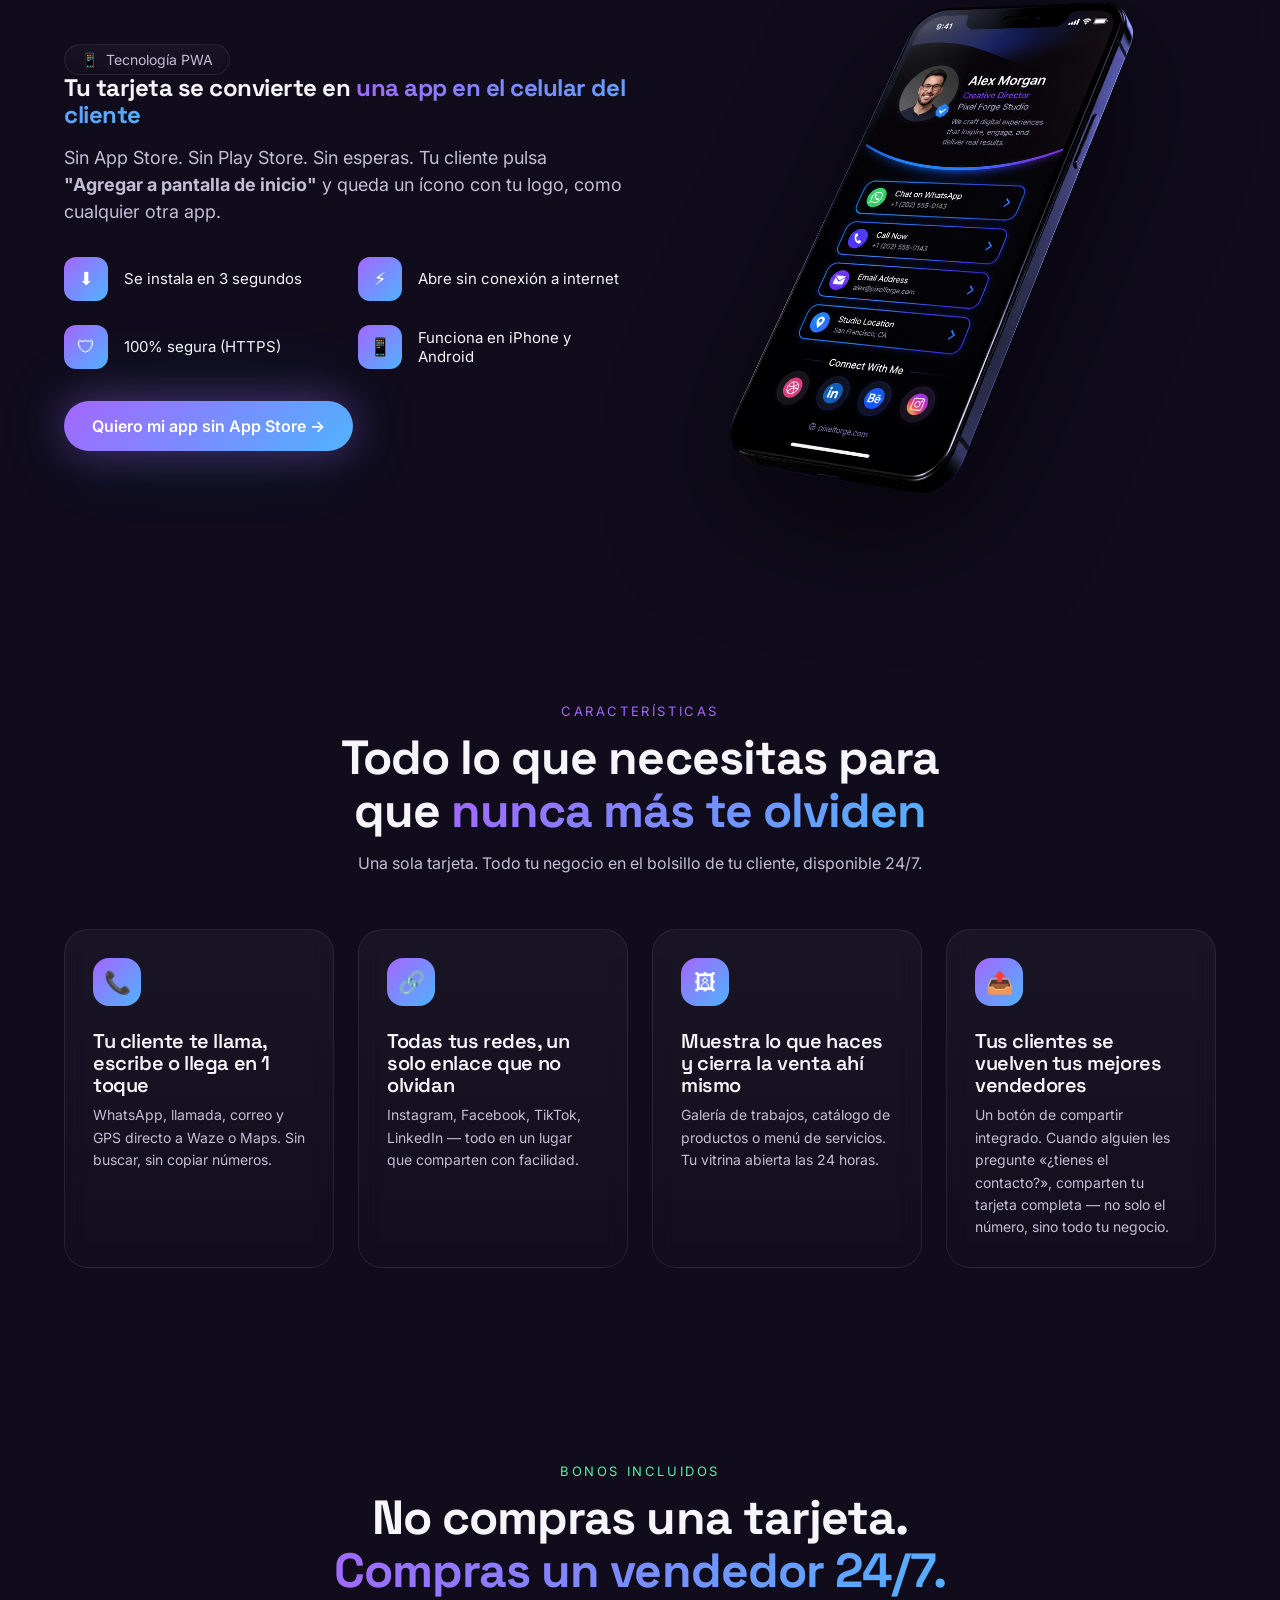
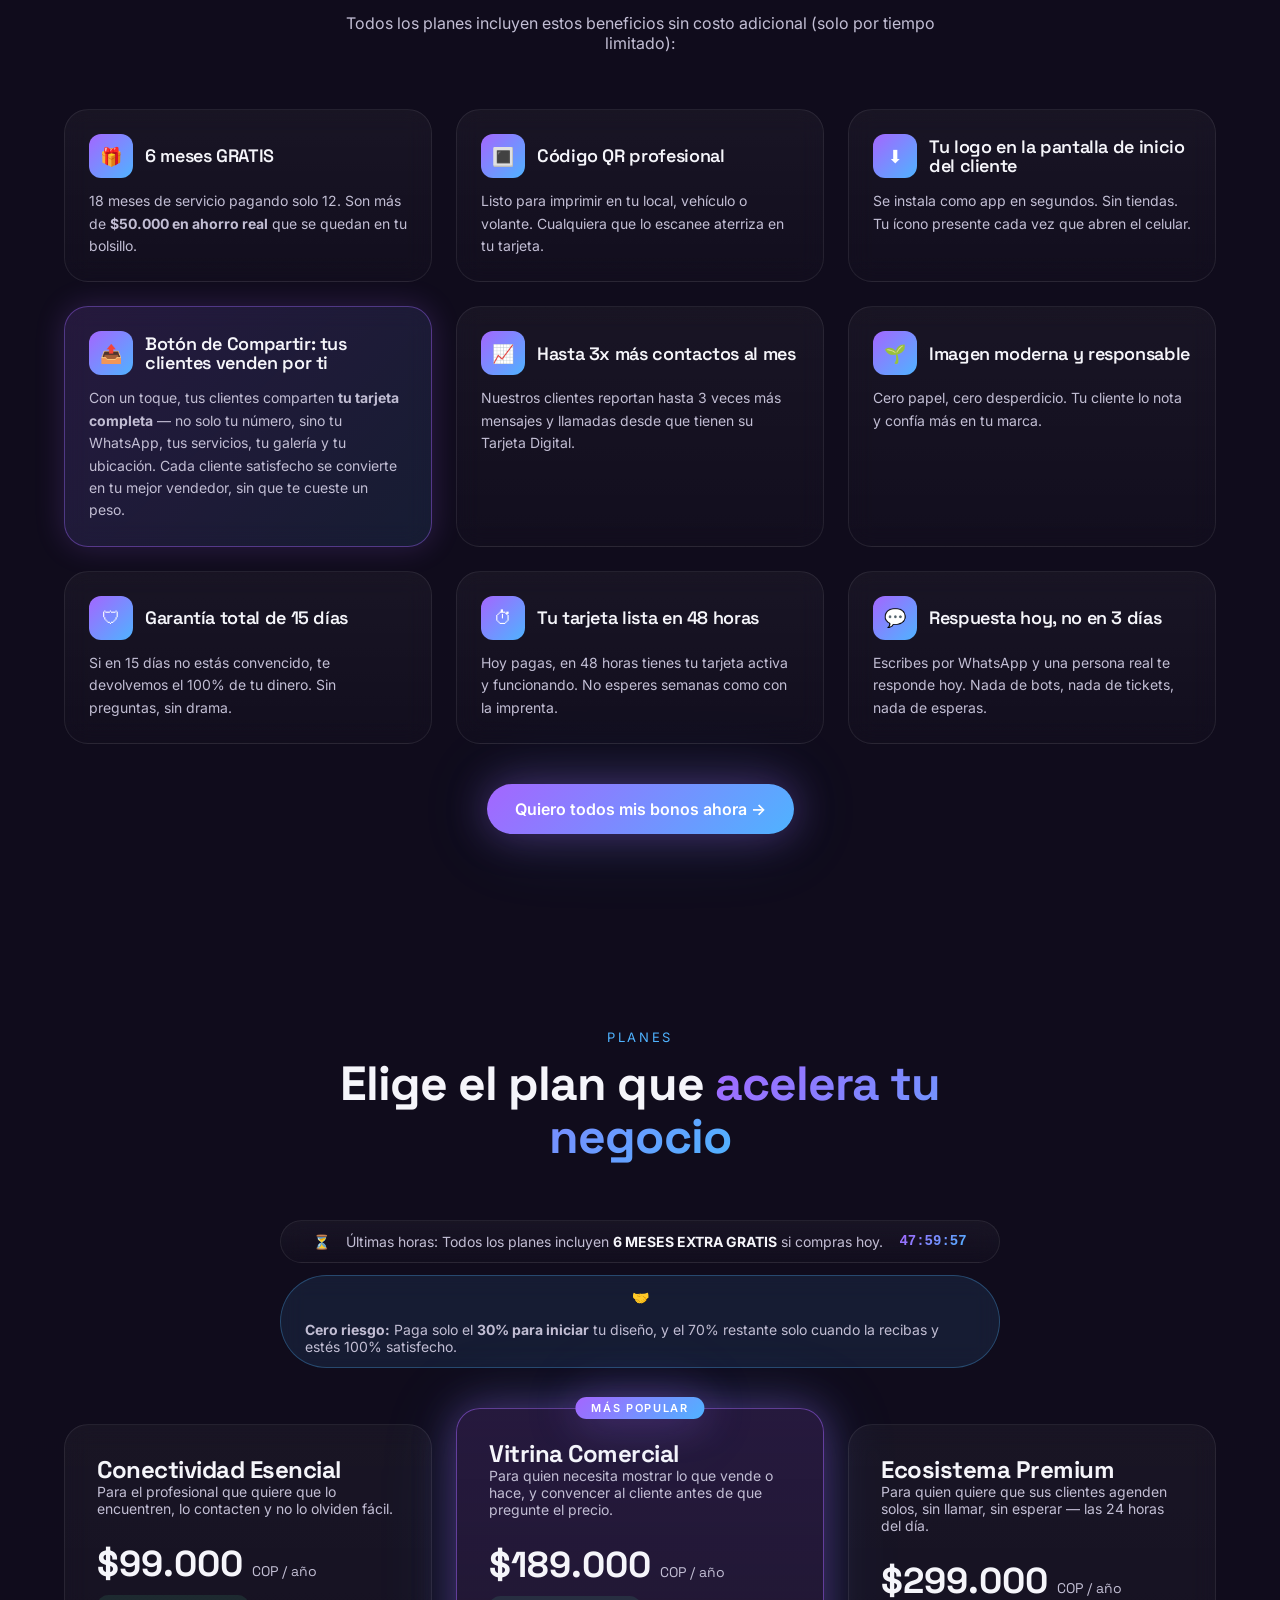
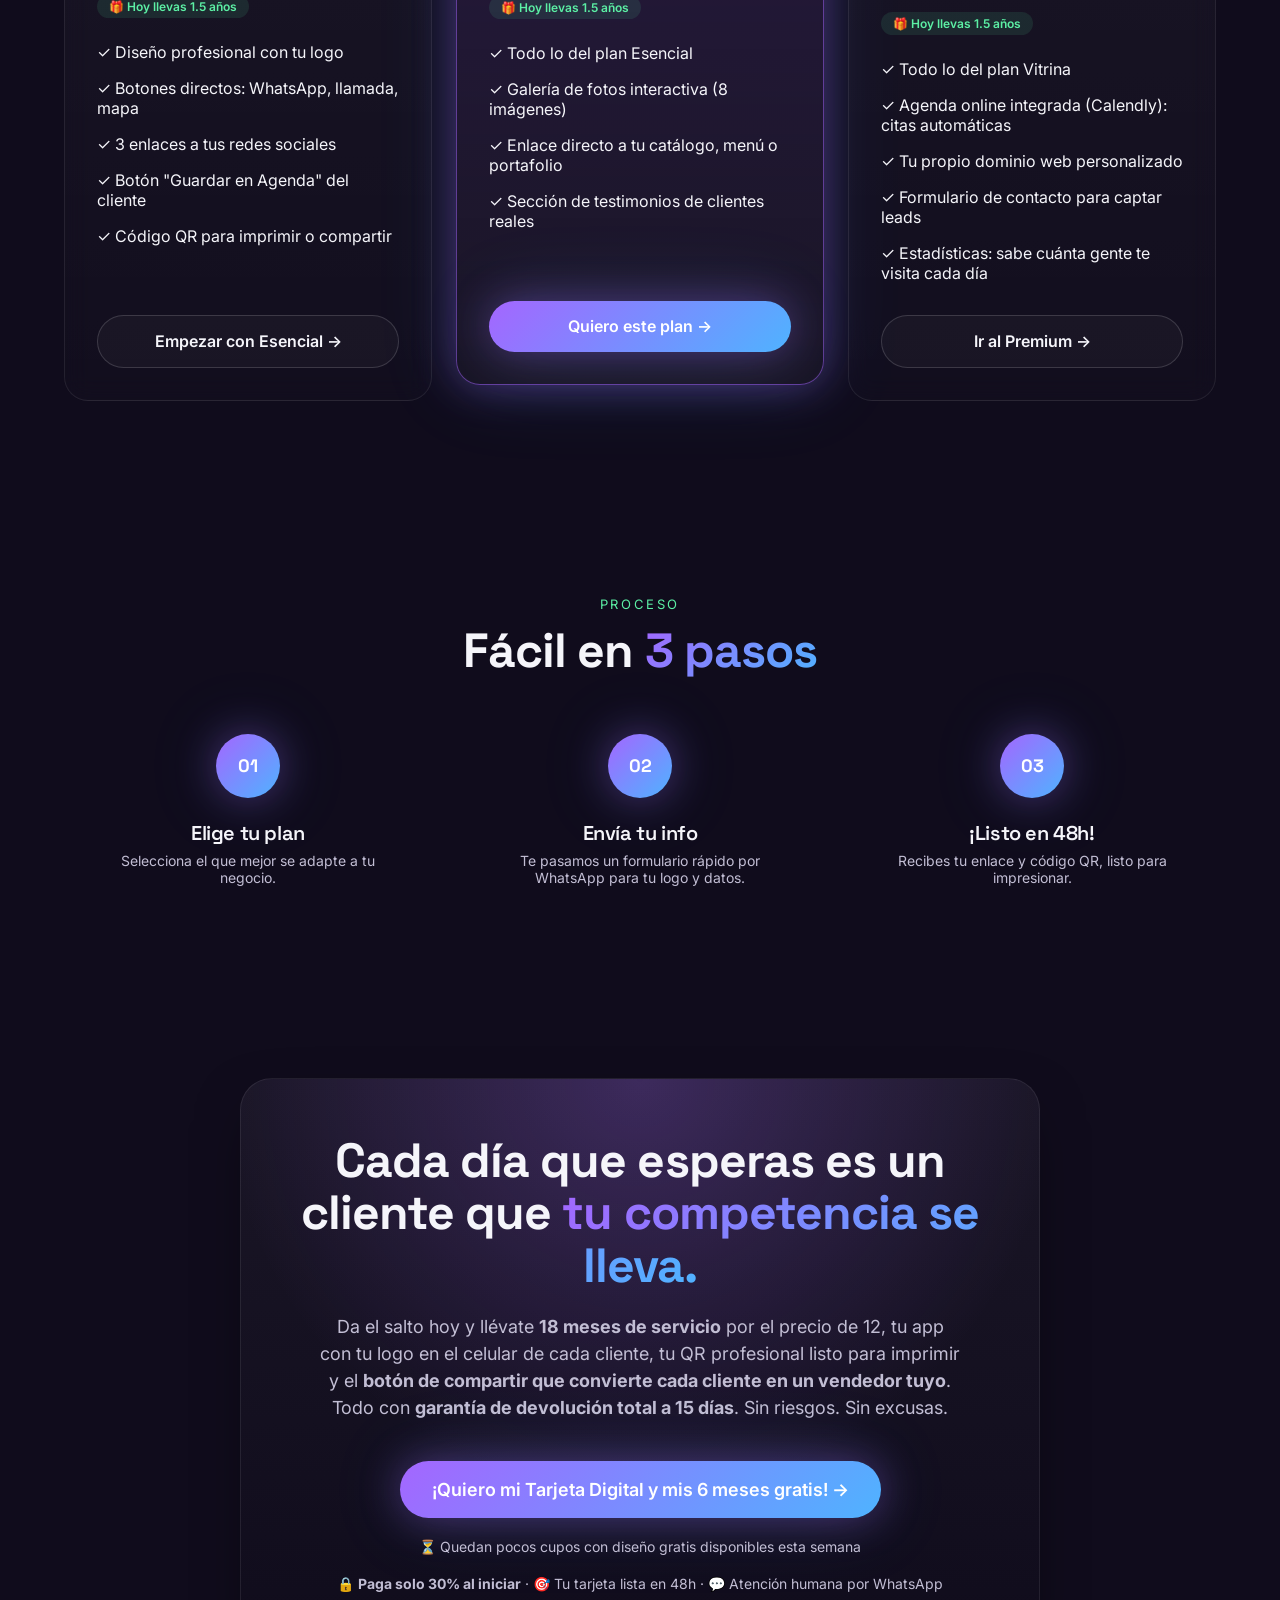
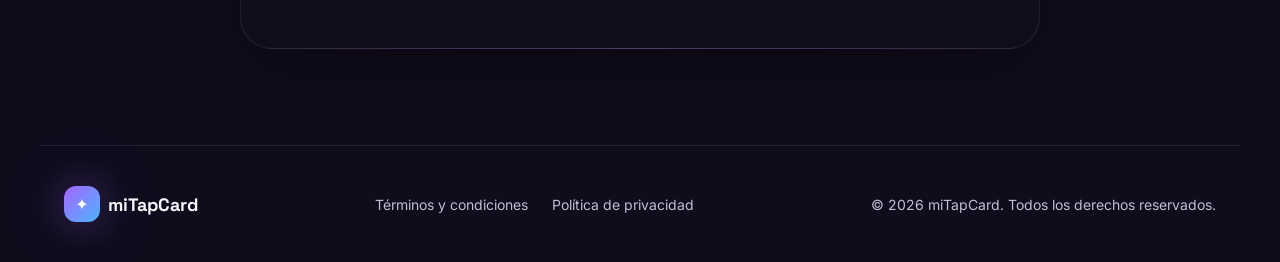
==== commit 19844c9a: "agregando demos" ====
--- a/index.html
+++ b/index.html
@@ -3,9 +3,9 @@
 <head>
 <meta charset="UTF-8" />
 <meta name="viewport" content="width=device-width, initial-scale=1" />
-<title>Tarjetas de Presentación Digitales | TapCard</title>
+<title>Tarjetas de Presentación Digitales | miTapCard</title>
 <meta name="description" content="Crea tu Tarjeta de Presentación Digital premium. Multiplica contactos, cierra más ventas y proyecta una imagen profesional. Oferta: 6 meses GRATIS." />
-<meta property="og:title" content="Tarjetas de Presentación Digitales | TapCard" />
+<meta property="og:title" content="Tarjetas de Presentación Digitales | miTapCard" />
 <meta property="og:description" content="Tu tarjeta de papel termina en la basura. Tu tarjeta digital vive en el celular de tus clientes." />
 <meta property="og:type" content="website" />
 <meta name="twitter:card" content="summary_large_image" />
@@ -24,7 +24,7 @@
   <nav class="nav container">
     <a href="#" class="brand">
       <span class="brand-badge">✦</span>
-      <span class="brand-name">TapCard</span>
+      <span class="brand-name">miTapCard</span>
     </a>
     <div class="nav-links">
       <a href="#features">Características</a>
@@ -38,10 +38,16 @@
 <!-- HERO -->
 <section class="hero container">
   <div class="hero-copy fade-up">
-    <span class="pill glass">🚀 <span class="muted">Se instala como una App · Funciona sin internet</span></span>
     <h1>Haz que tu marca sea <span class="text-gradient">imposible de ignorar</span>.</h1>
-    <p class="lead">¿Tus clientes potenciales ni saben que existes? Tu Tarjeta Digital es tu pase directo al bolsillo de cada persona que te conoce. Con un solo toque, guardan tu WhatsApp, descubren tus productos o servicios y saben exactamente dónde encontrarte. <b>Deja de ser el mejor secreto de tu ciudad</b> — conviértete en la primera opción que todo el mundo recomienda, atrae clientes sin parar y mira cómo se disparan tus ventas. Y cuando les pregunten <em>«¿tienes el contacto de alguien que venda u ofrezca eso?»</em>, comparten tu tarjeta completa al instante.</p>
-    <p class="services-badge-line glass">💼 Ideal para: <b>Odontólogos · Abogados · Médicos · Taxis  · Comercios y todo tipo de Servicios o productos.</b></p>
+    
+    <div style="margin-top: 16px; margin-bottom: 8px;">
+      <span class="pill glass">🚀 <span class="fg">Se instala como App</span> <span class="muted" style="margin-left: 6px;">· Funciona sin internet</span></span>
+    </div>
+
+    <p class="lead">¿Tus clientes potenciales ni saben que existes? Tu Tarjeta Digital es tu pase directo al bolsillo de cada persona que te conoce. Con un solo toque, guardan tu WhatsApp, descubren tus servicios y saben exactamente dónde encontrarte.</p>
+    <p class="lead" style="margin-top: 12px;"><b>Deja de ser el secreto mejor guardado de tu ciudad</b> — conviértete en la primera opción que todos recomiendan y multiplica tus ventas. Y cuando pregunten <em>«¿tienes el contacto de alguien?»</em>, compartirán tu tarjeta al instante.</p>
+    
+    <p class="services-badge-line glass" style="margin-top: 20px;">💼 Ideal para: <b>Odontólogos · Abogados · Médicos · Taxis · Comercios y Servicios.</b></p>
 
     <div class="glass countdown-card">
       <p class="offer-line"><span class="text-gradient">⚡ OFERTA RELÁMPAGO:</span> Compra hoy y recibe 6 MESES GRATIS + diseño sin costo</p>
@@ -57,7 +63,7 @@
 
     <div class="hero-ctas">
       <a class="btn btn-glow pulse wa-cta" data-msg="Hola 👋, quiero CREAR MI TARJETA DIGITAL AHORA y aprovechar los 6 meses gratis. ¿Me ayudas a empezar?">Crear mi Tarjeta Digital Ahora →</a>
-      <a href="#demo" class="btn btn-ghost">👁 Ver demo en vivo</a>
+      <a href="#demo" class="btn btn-ghost">👁 Ver demos en vivo</a>
       <span class="stars-line">⭐⭐⭐⭐⭐ <span class="muted">+2.400 profesionales y negocios ya consiguen más clientes con su Tarjeta Digital</span></span>
     </div>
   </div>
@@ -97,26 +103,55 @@
 <!-- DEMO -->
 <section id="demo" class="section container">
   <div class="section-head">
-    <span class="eyebrow blue">Demo en vivo</span>
-    <h2>Míralo en acción <span class="text-gradient">antes de comprar</span></h2>
-    <p class="muted">Escanea el QR con la cámara de tu celular o toca el botón para abrir una tarjeta real.</p>
-  </div>
-  <div class="grid-2 align-center">
-    <div class="glass demo-card">
-      <div class="qr-box"><img id="qr-img" alt="Código QR demo" /></div>
-      <p class="muted small">📱 Apunta la cámara de tu celular al QR</p>
-      <a class="btn btn-glow wa-cta" data-msg="Hola 👋, acabo de ver la DEMO de la Tarjeta Digital y me interesa. ¿Me cuentas los planes?">Abrir demo en mi celular →</a>
-    </div>
-    <div>
-      <h3>¿Qué vas a ver en la demo?</h3>
-      <ul class="list-check spaced">
-        <li>✓ Cómo abre en menos de 2 segundos, sin descargar nada.</li>
-        <li>✓ Cómo el cliente guarda tus datos en su agenda con 1 toque.</li>
-        <li>✓ Cómo se instala en la pantalla de inicio como una app nativa.</li>
-        <li>✓ Los botones directos a WhatsApp, llamadas, redes y ubicación.</li>
-        <li>✓ La galería, catálogo y testimonios funcionando en vivo.</li>
-      </ul>
-      <a class="btn btn-ghost wa-cta" data-msg="Hola 👋, ya vi la demo y quiero mi propia Tarjeta Digital. ¿Cuál plan me recomiendas?">Me gustó, quiero la mía →</a>
+    <span class="eyebrow blue">Demos interactivas</span>
+    <h2>Explora cómo se verá tu <span class="text-gradient">nueva imagen</span></h2>
+    <p class="muted">Elige el sector que más se parezca a tu negocio y experimenta la tarjeta como lo haría un cliente real.</p>
+  </div>
+  
+  <div class="grid-3 demo-gallery">
+    <a href="https://burgerstreet.vercel.app/" target="_blank" class="demo-item glass">
+      <div class="demo-preview">
+        <span class="demo-icon-large">🍔</span>
+      </div>
+      <div class="demo-info">
+        <h3>Restaurante / Comidas</h3>
+        <p class="muted small">Ejemplo interactivo: Burger Street</p>
+        <span class="btn-link">Ver tarjeta →</span>
+      </div>
+    </a>
+    
+    <a href="https://juan-martinez-abogado.vercel.app/" target="_blank" class="demo-item glass">
+      <div class="demo-preview">
+        <span class="demo-icon-large">⚖️</span>
+      </div>
+      <div class="demo-info">
+        <h3>Profesional / Servicios</h3>
+        <p class="muted small">Ejemplo interactivo: Abogado</p>
+        <span class="btn-link">Ver tarjeta →</span>
+      </div>
+    </a>
+    
+    <a href="./demo-video.mp4" target="_blank" class="demo-item glass">
+      <div class="demo-preview">
+        <span class="demo-icon-large">▶️</span>
+      </div>
+      <div class="demo-info">
+        <h3>Video Explicativo</h3>
+        <p class="muted small">Mira cómo funciona por dentro</p>
+        <span class="btn-link">Ver video →</span>
+      </div>
+    </a>
+  </div>
+
+  <div class="demo-footer glass" style="margin-top: 40px;">
+    <div class="demo-footer-text">
+      <h3>¿Qué hace a estas tarjetas tan especiales?</h3>
+      <p class="muted">Comprobarás cómo abren al instante, cómo el cliente guarda tus datos en su agenda con 1 toque y la experiencia de tecnología PWA (instalación directa sin pasar por App Store).</p>
+      <a class="btn btn-ghost wa-cta" style="margin-top: 24px;" data-msg="Hola 👋, ya vi las demos y quiero mi propia Tarjeta Digital. ¿Cuál plan me recomiendas?">Me gustó, quiero la mía →</a>
+    </div>
+    <div class="qr-compact">
+      <img id="qr-img" alt="Código QR demo" />
+      <p class="muted small" style="text-align: center; max-width: 140px;">Apunta la cámara de tu celular al QR para probarlo</p>
     </div>
   </div>
 </section>
@@ -134,7 +169,9 @@
         <li><span class="ico-badge">🛡</span> 100% segura (HTTPS)</li>
         <li><span class="ico-badge">📱</span> Funciona en iPhone y Android</li>
       </ul>
-      <a class="btn btn-glow wa-cta" data-msg="Hola 👋, quiero que mi Tarjeta Digital se pueda INSTALAR como app en el celular de mis clientes. ¿Cómo lo hacemos?">Quiero mi app sin App Store →</a>
+      <div style="margin-top: 32px;">
+        <a class="btn btn-glow wa-cta" data-msg="Hola 👋, quiero que mi Tarjeta Digital se pueda INSTALAR como app en el celular de mis clientes. ¿Cómo lo hacemos?">Quiero mi app sin App Store →</a>
+      </div>
     </div>
     <div class="hero-visual">
       <div class="hero-glow" aria-hidden="true"></div>
@@ -265,12 +302,14 @@
 </section>
 
 <footer class="footer container">
-  <div class="brand"><span class="brand-badge">✦</span><span class="brand-name">TapCard</span></div>
+  <div class="brand"><span class="brand-badge">✦</span><span class="brand-name">miTapCard</span></div>
   <div class="foot-links"><a href="#">Términos y condiciones</a><a href="#">Política de privacidad</a></div>
-  <p class="muted small">© <span id="year"></span> TapCard. Todos los derechos reservados.</p>
+  <p class="muted small">© <span id="year"></span> miTapCard. Todos los derechos reservados.</p>
 </footer>
 
 <a id="wa-float" class="wa-float wa-cta" data-msg="Hola 👋, estoy en la web de las Tarjetas Digitales y tengo una pregunta antes de comprar." aria-label="Contactar por WhatsApp">💬</a>
+
+
 
 <script src="./script.js"></script>
 </body>
--- a/styles.css
+++ b/styles.css
@@ -1,7 +1,7 @@
 :root{
   --bg:#100c1c;
   --fg:#f5f5fa;
-  --muted:#a7a3b8;
+  --muted:#c2bed4;
   --card:#1a1626;
   --border:rgba(255,255,255,.08);
   --neon-violet:#a466ff;
@@ -41,13 +41,13 @@
 
 .glass{background:linear-gradient(180deg,rgba(255,255,255,.04),rgba(255,255,255,.01));border:1px solid var(--border);backdrop-filter:blur(12px);border-radius:24px}
 
-.btn{display:inline-flex;align-items:center;justify-content:center;gap:8px;padding:14px 28px;border-radius:999px;font-weight:600;font-size:16px;border:none;transition:transform .25s,box-shadow .25s,background .25s;cursor:pointer;white-space:nowrap}
+.btn{display:inline-flex;align-items:center;justify-content:center;gap:8px;padding:14px 28px;border-radius:999px;font-weight:600;font-size:16px;border:none;transition:transform .25s,box-shadow .25s,background .25s;cursor:pointer;text-align:center;line-height:1.4}
 .btn-glow{background:var(--gradient-primary);color:#fff;box-shadow:var(--shadow-glow)}
 .btn-glow:hover{transform:translateY(-2px);box-shadow:0 0 60px rgba(164,102,255,.55),0 0 120px rgba(79,179,255,.25)}
 .btn-ghost{border:1px solid rgba(255,255,255,.15);background:rgba(255,255,255,.03);color:var(--fg)}
 .btn-ghost:hover{background:rgba(255,255,255,.08)}
 .btn-sm{padding:10px 20px;font-size:14px}
-.btn.big{padding:20px 32px;font-size:18px}
+.btn.big{padding:16px 32px;font-size:18px}
 
 @keyframes pulse-glow{0%,100%{box-shadow:0 0 30px rgba(164,102,255,.5),0 0 60px rgba(79,179,255,.2)}50%{box-shadow:0 0 60px rgba(164,102,255,.8),0 0 120px rgba(79,179,255,.4)}}
 @keyframes float{0%,100%{transform:translateY(0)}50%{transform:translateY(-12px)}}
@@ -70,10 +70,10 @@
 .hero{display:grid;grid-template-columns:1fr;gap:48px;padding:40px 24px 96px;align-items:center}
 @media(min-width:1024px){.hero{grid-template-columns:1fr 1fr;padding:64px 24px 128px}}
 .pill{display:inline-flex;align-items:center;gap:8px;padding:6px 16px;border-radius:999px;font-size:14px}
-.hero h1{font-size:40px;font-weight:700;margin-top:24px;line-height:1.05}
+.hero h1{font-size:40px;font-weight:700;margin-top:16px;line-height:1.05}
 @media(min-width:768px){.hero h1{font-size:60px}}
-.lead{margin-top:24px;font-size:18px;color:var(--muted);max-width:560px}
-.countdown-card{margin-top:40px;padding:24px}
+.lead{margin-top:16px;font-size:18px;color:var(--muted);max-width:560px;line-height:1.5}
+.countdown-card{margin-top:28px;padding:24px}
 .offer-line{display:flex;flex-wrap:wrap;gap:6px;align-items:center;font-weight:600}
 .countdown{margin-top:20px;display:flex;align-items:flex-end;gap:12px}
 .cd-box{display:flex;flex-direction:column;align-items:center;background:linear-gradient(180deg,rgba(255,255,255,.04),rgba(255,255,255,.01));border:1px solid var(--border);border-radius:16px;padding:16px 20px;min-width:76px}
@@ -109,9 +109,9 @@
 .grid-4{display:grid;grid-template-columns:1fr;gap:24px;margin-top:56px}
 @media(min-width:640px){.grid-4{grid-template-columns:1fr 1fr}}
 @media(min-width:1024px){.grid-4{grid-template-columns:repeat(4,1fr)}}
-.grid-2-mini{display:grid;grid-template-columns:1fr;gap:16px;margin-top:32px}
+.grid-2-mini{display:grid;grid-template-columns:1fr;gap:24px;margin-top:32px}
 @media(min-width:640px){.grid-2-mini{grid-template-columns:1fr 1fr}}
-.grid-2-mini li{display:flex;align-items:center;gap:12px;font-size:14px}
+.grid-2-mini li{display:flex;align-items:center;gap:16px;font-size:15px}
 
 .card{border-radius:24px;padding:40px}
 .past{background:rgba(255,255,255,.02);border:1px solid rgba(255,255,255,.05);color:var(--muted);filter:grayscale(1)}
@@ -123,10 +123,46 @@
 .list-check li{color:var(--fg)}
 .list-check.spaced{margin-top:24px;color:var(--muted)}
 
-/* DEMO */
-.demo-card{display:flex;flex-direction:column;align-items:center;text-align:center;padding:40px;gap:24px}
-.qr-box{width:224px;height:224px;background:#fff;padding:16px;border-radius:16px;display:grid;place-items:center}
-.qr-box img{width:100%;height:100%;object-fit:contain}
+/* DEMO GALLERY */
+.demo-item {
+  display: flex; flex-direction: column; border-radius: 24px; overflow: hidden;
+  text-decoration: none; transition: transform 0.3s, border-color 0.3s, box-shadow 0.3s;
+}
+.demo-item:hover {
+  transform: translateY(-8px); border-color: rgba(164, 102, 255, 0.4);
+  box-shadow: 0 20px 40px rgba(0,0,0,0.4), 0 0 40px rgba(164,102,255,0.15);
+}
+.demo-preview {
+  height: 180px; display: grid; place-items: center;
+  background: linear-gradient(135deg, rgba(255,255,255,0.05), rgba(255,255,255,0.01));
+  border-bottom: 1px solid var(--border);
+}
+.demo-icon-large {
+  font-size: 64px; filter: drop-shadow(0 10px 20px rgba(0,0,0,0.5)); transition: transform 0.3s;
+}
+.demo-item:hover .demo-icon-large { transform: scale(1.1); }
+.demo-info { padding: 24px; }
+.demo-info h3 { font-size: 18px; color: var(--fg); }
+.demo-info p { margin-top: 8px; margin-bottom: 16px; }
+.btn-link { font-weight: 600; color: var(--neon-blue); font-size: 14px; transition: color 0.2s; }
+.demo-item:hover .btn-link { color: var(--neon-violet); }
+
+.demo-footer {
+  display: flex; flex-direction: column; gap: 32px; padding: 40px; align-items: center;
+  text-align: center; border-radius: 24px;
+}
+@media (min-width: 768px) {
+  .demo-footer { flex-direction: row; text-align: left; justify-content: space-between; gap: 64px; }
+}
+.demo-footer-text h3 { font-size: 24px; margin-bottom: 16px; }
+.demo-footer-text p { line-height: 1.6; }
+.qr-compact {
+  display: flex; flex-direction: column; align-items: center; gap: 12px; flex-shrink: 0;
+  background: rgba(255,255,255,0.02); padding: 24px; border-radius: 24px; border: 1px solid var(--border);
+}
+.qr-compact img {
+  width: 140px; height: 140px; background: #fff; padding: 8px; border-radius: 12px;
+}
 
 /* Features */
 .feature{padding:28px;transition:transform .3s}
@@ -197,5 +233,4 @@
   text-align: left;
 }
 .services-badge-line b {
-  color: var(--fg);
-}+  color: var(--fg);
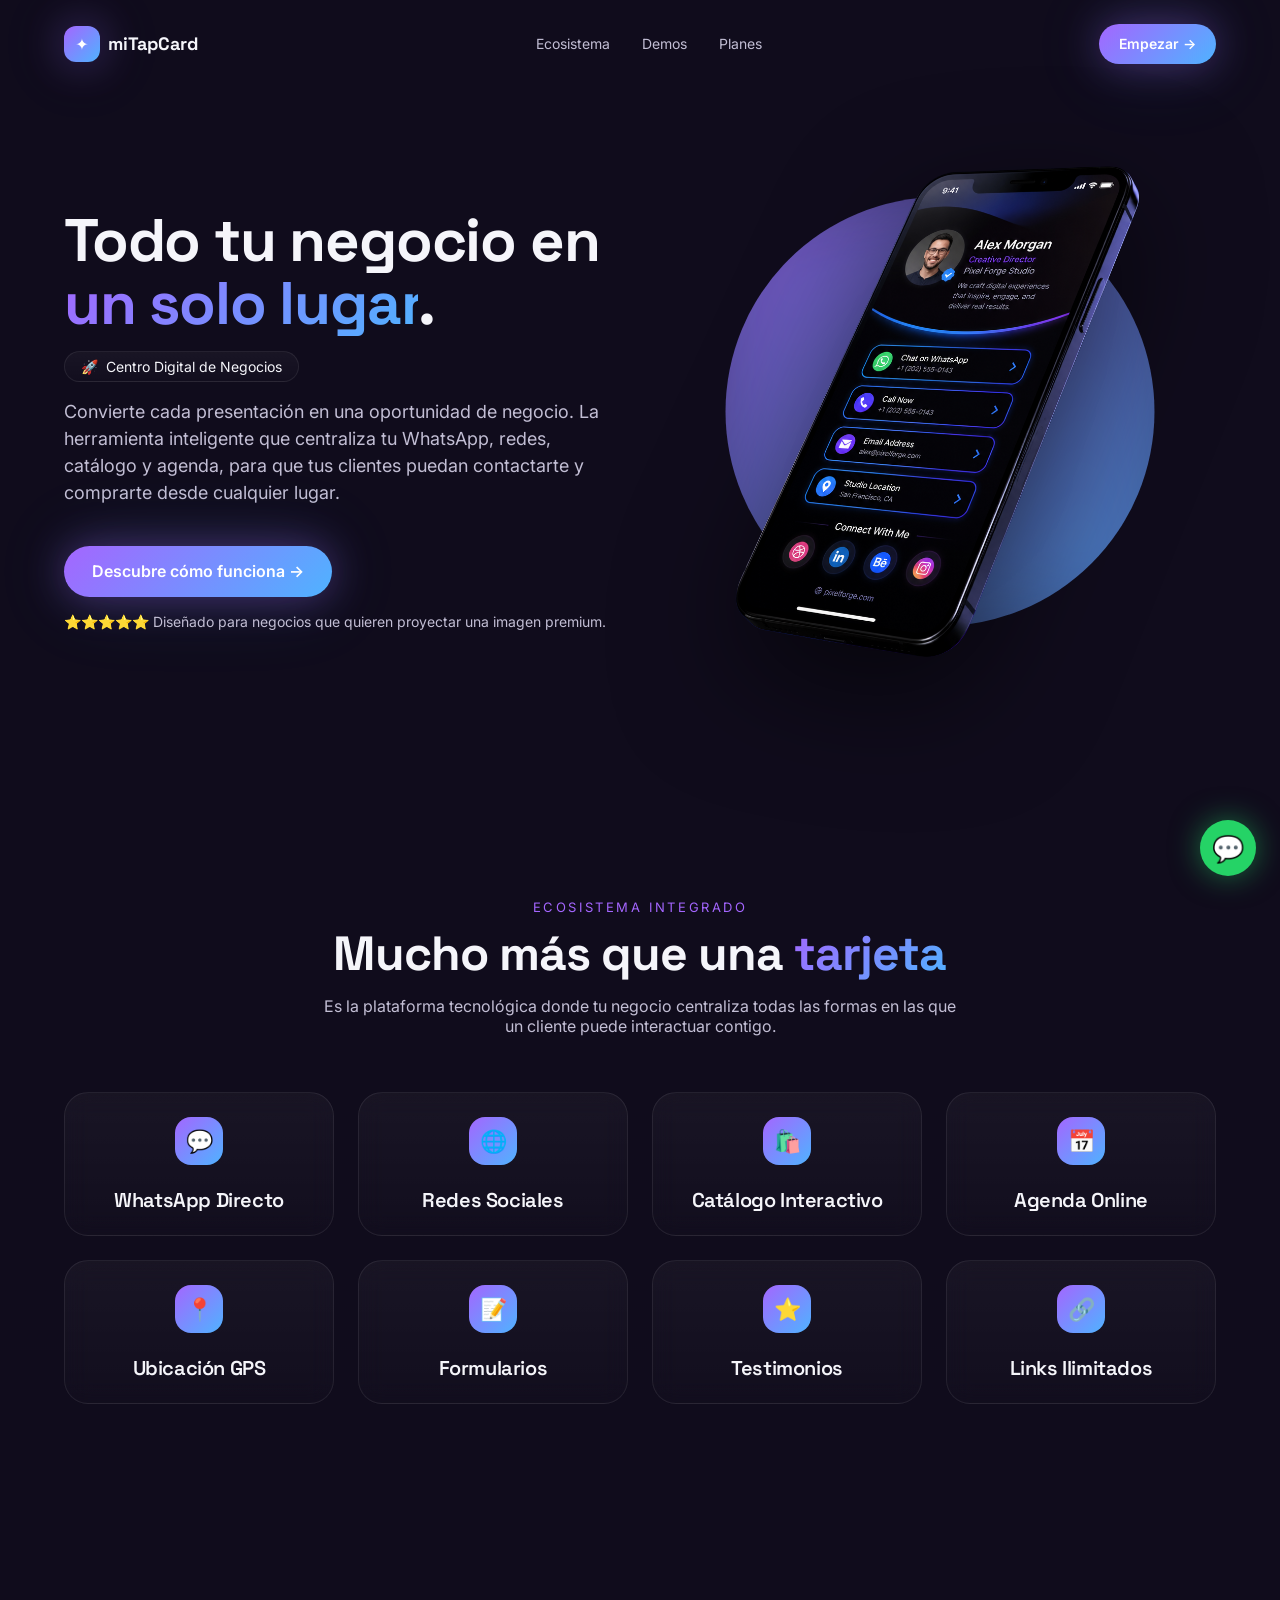
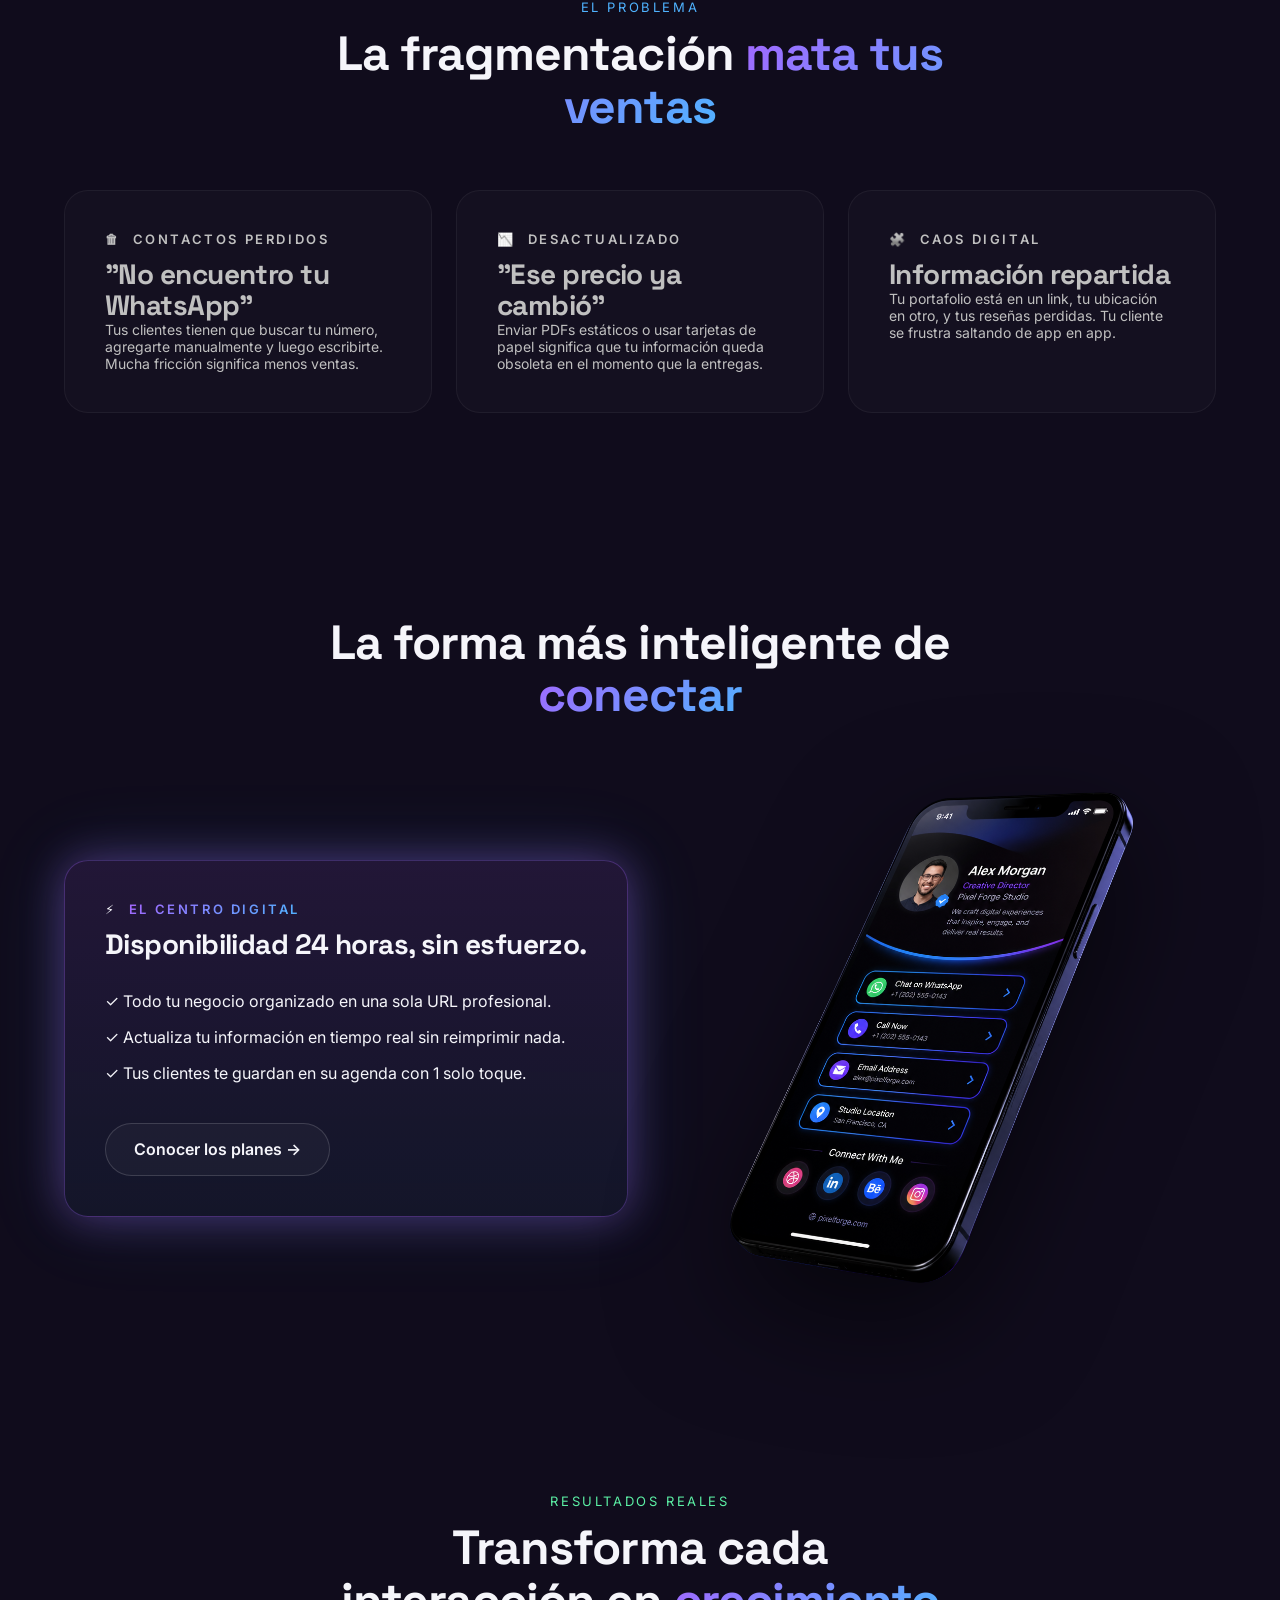
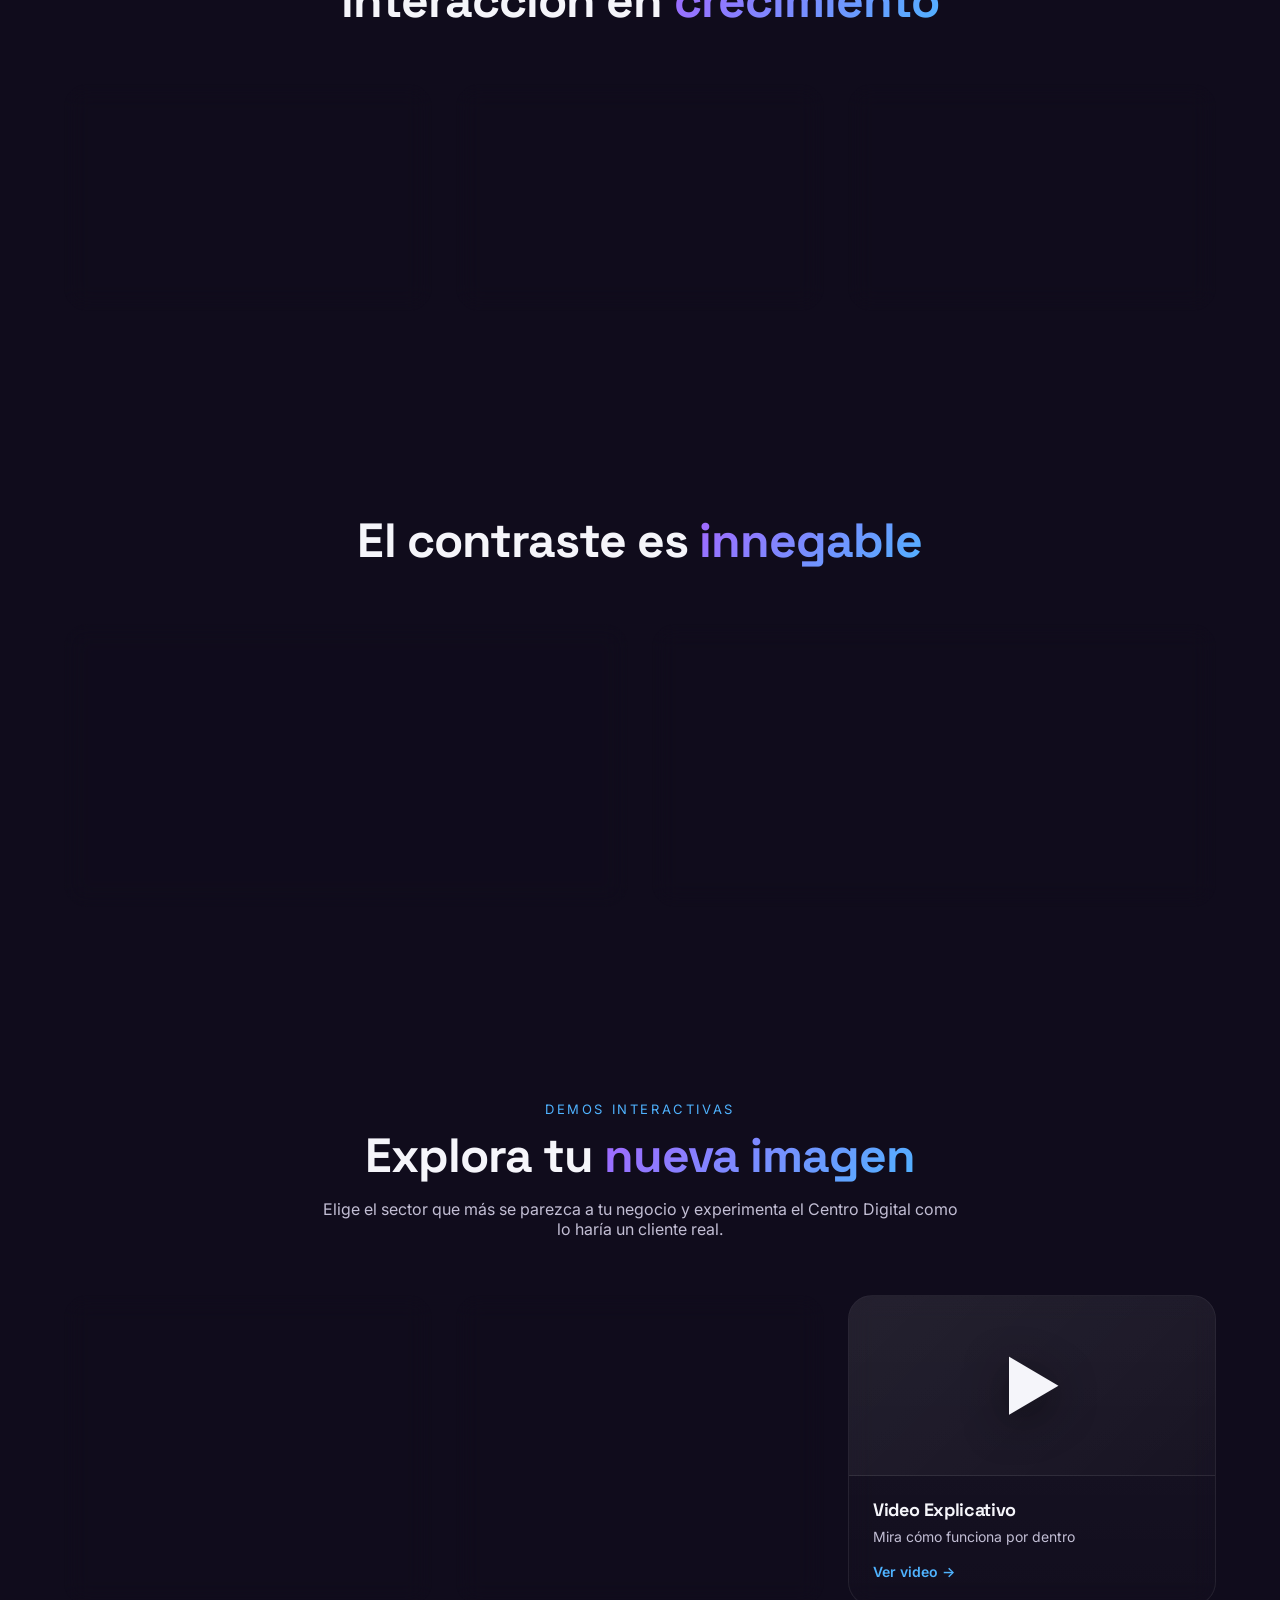
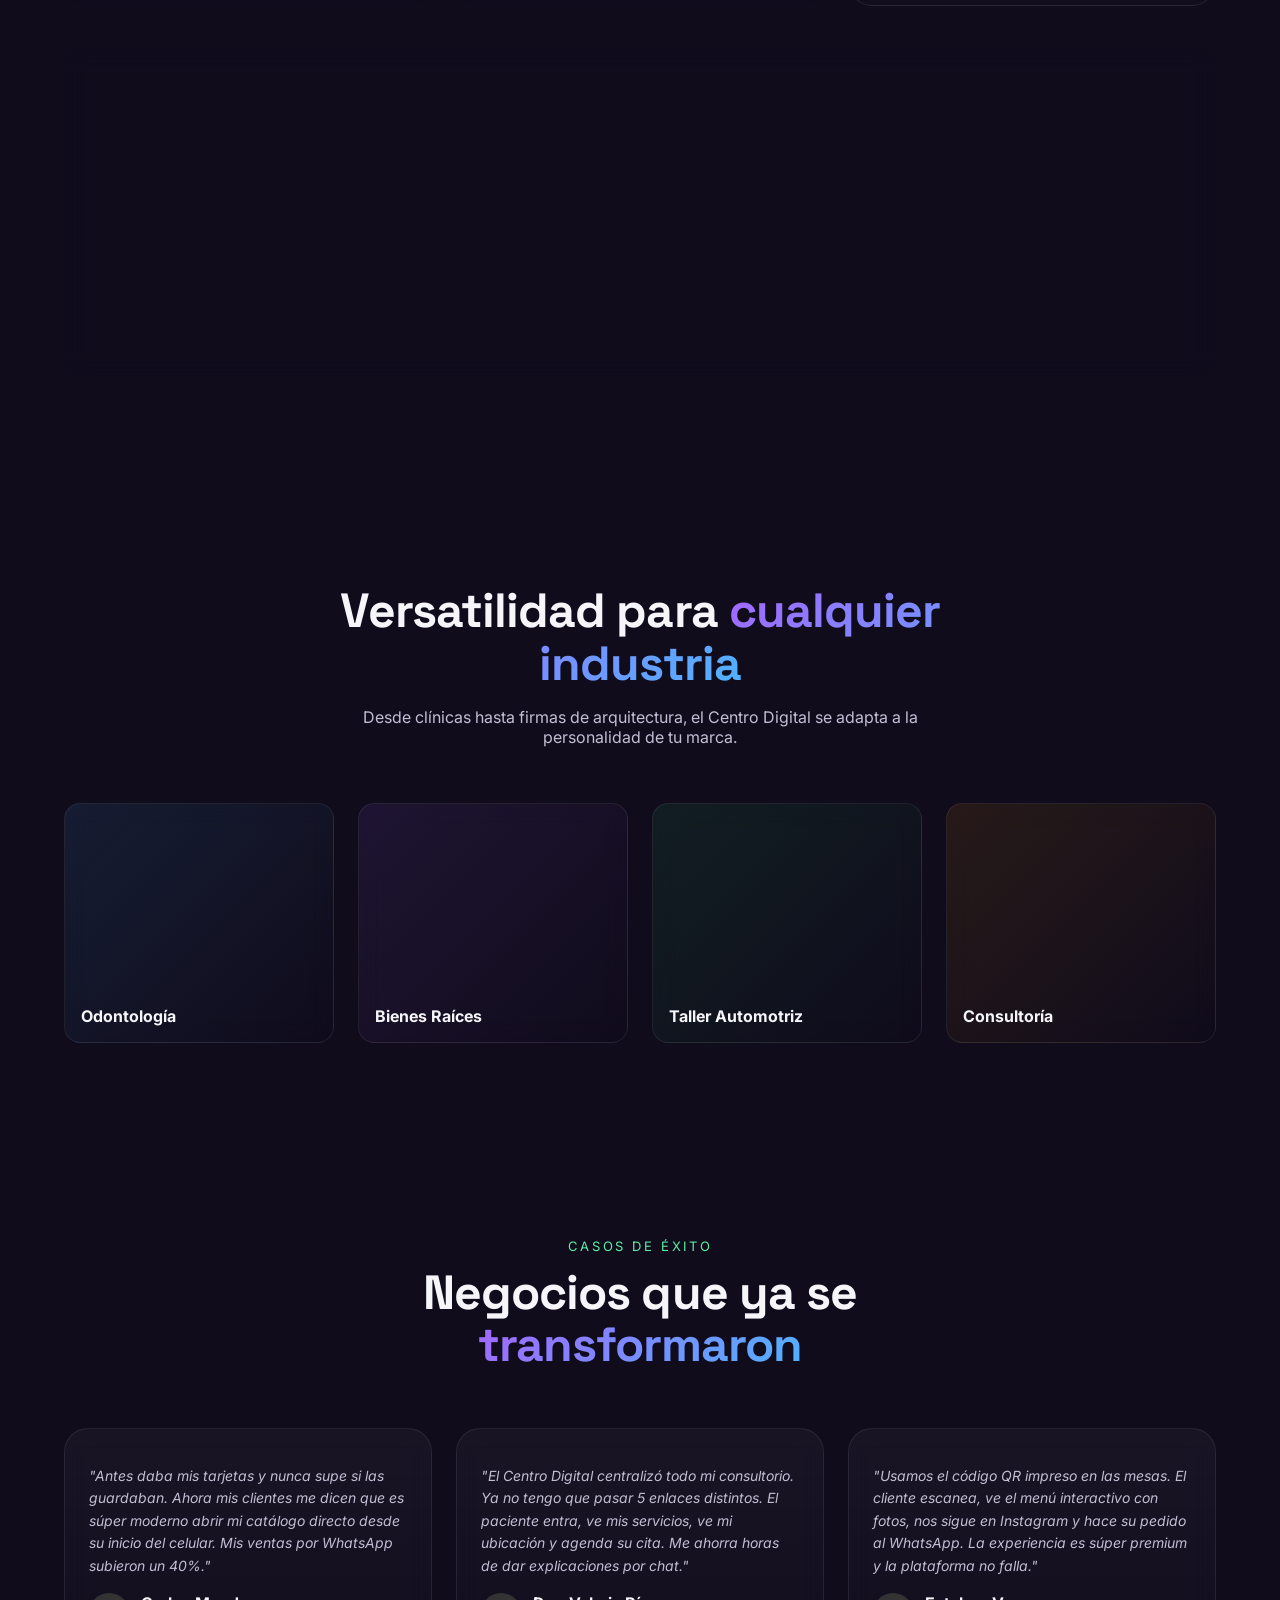
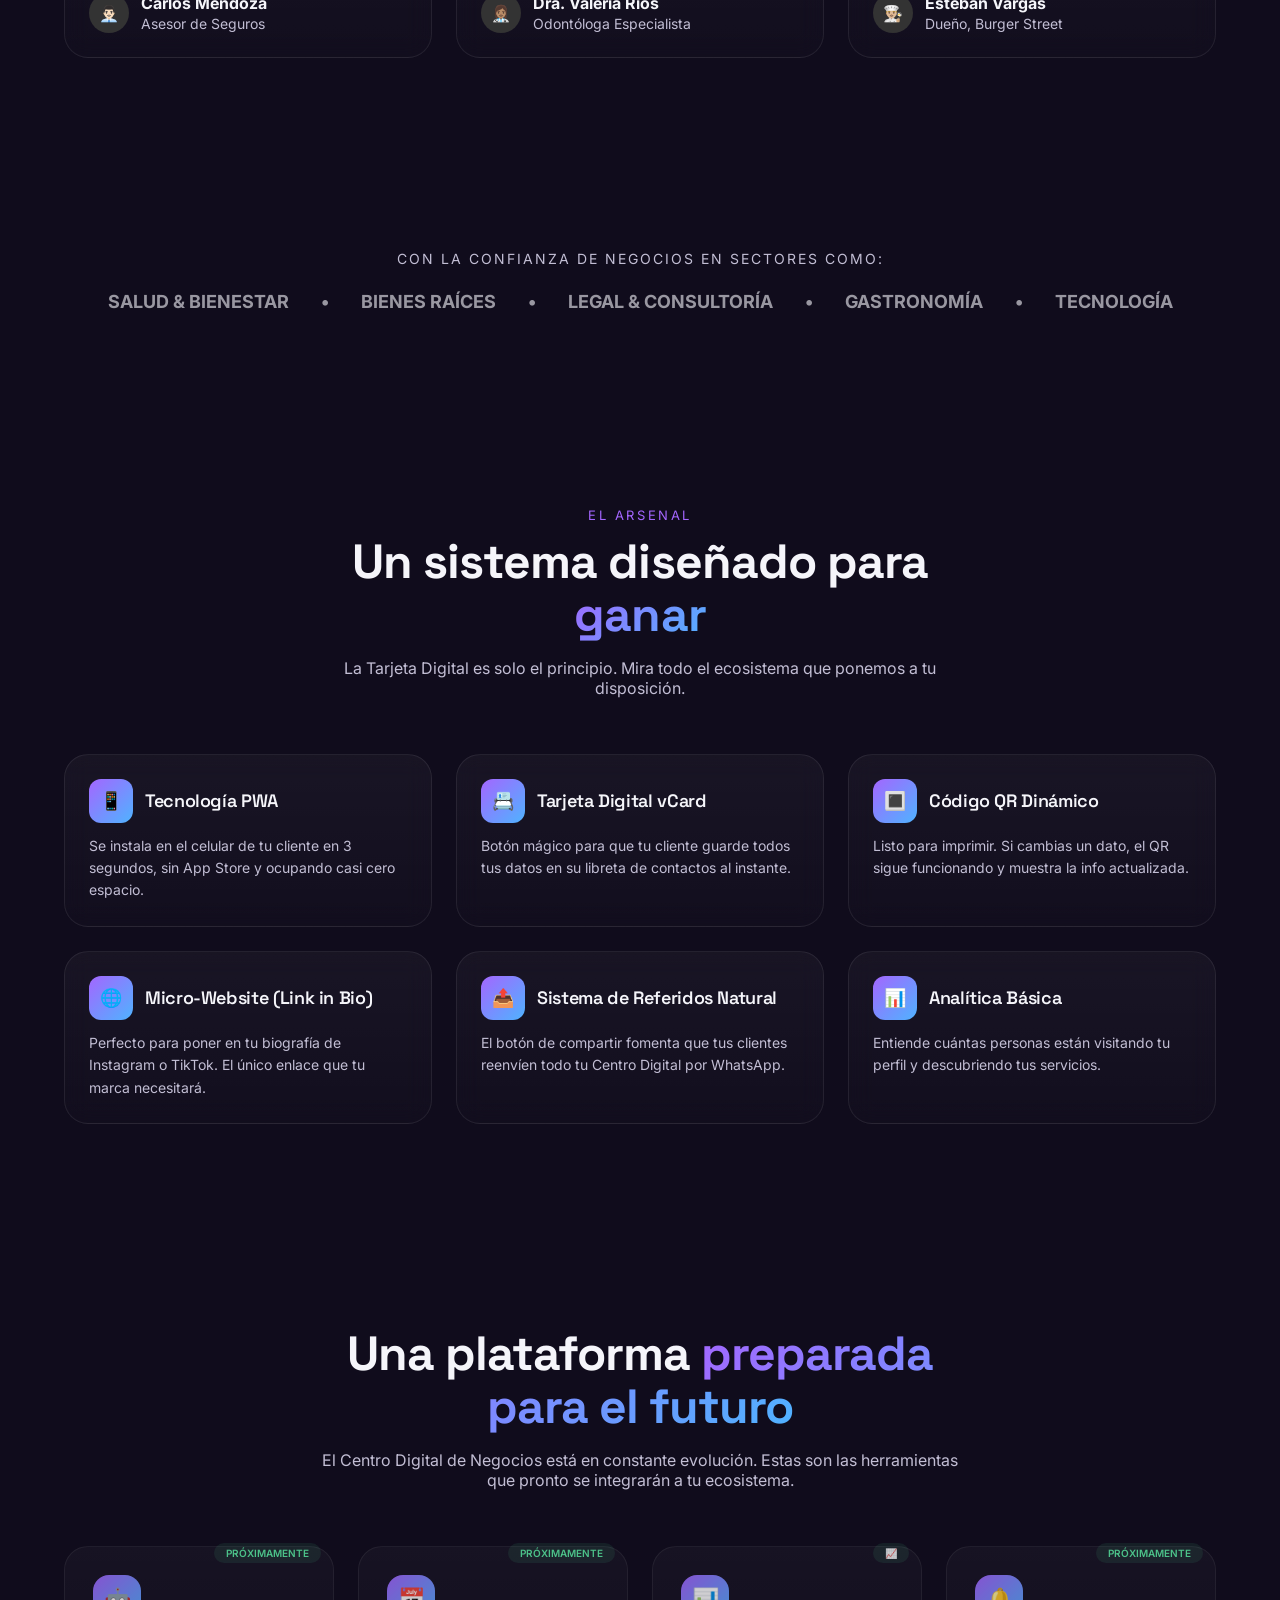
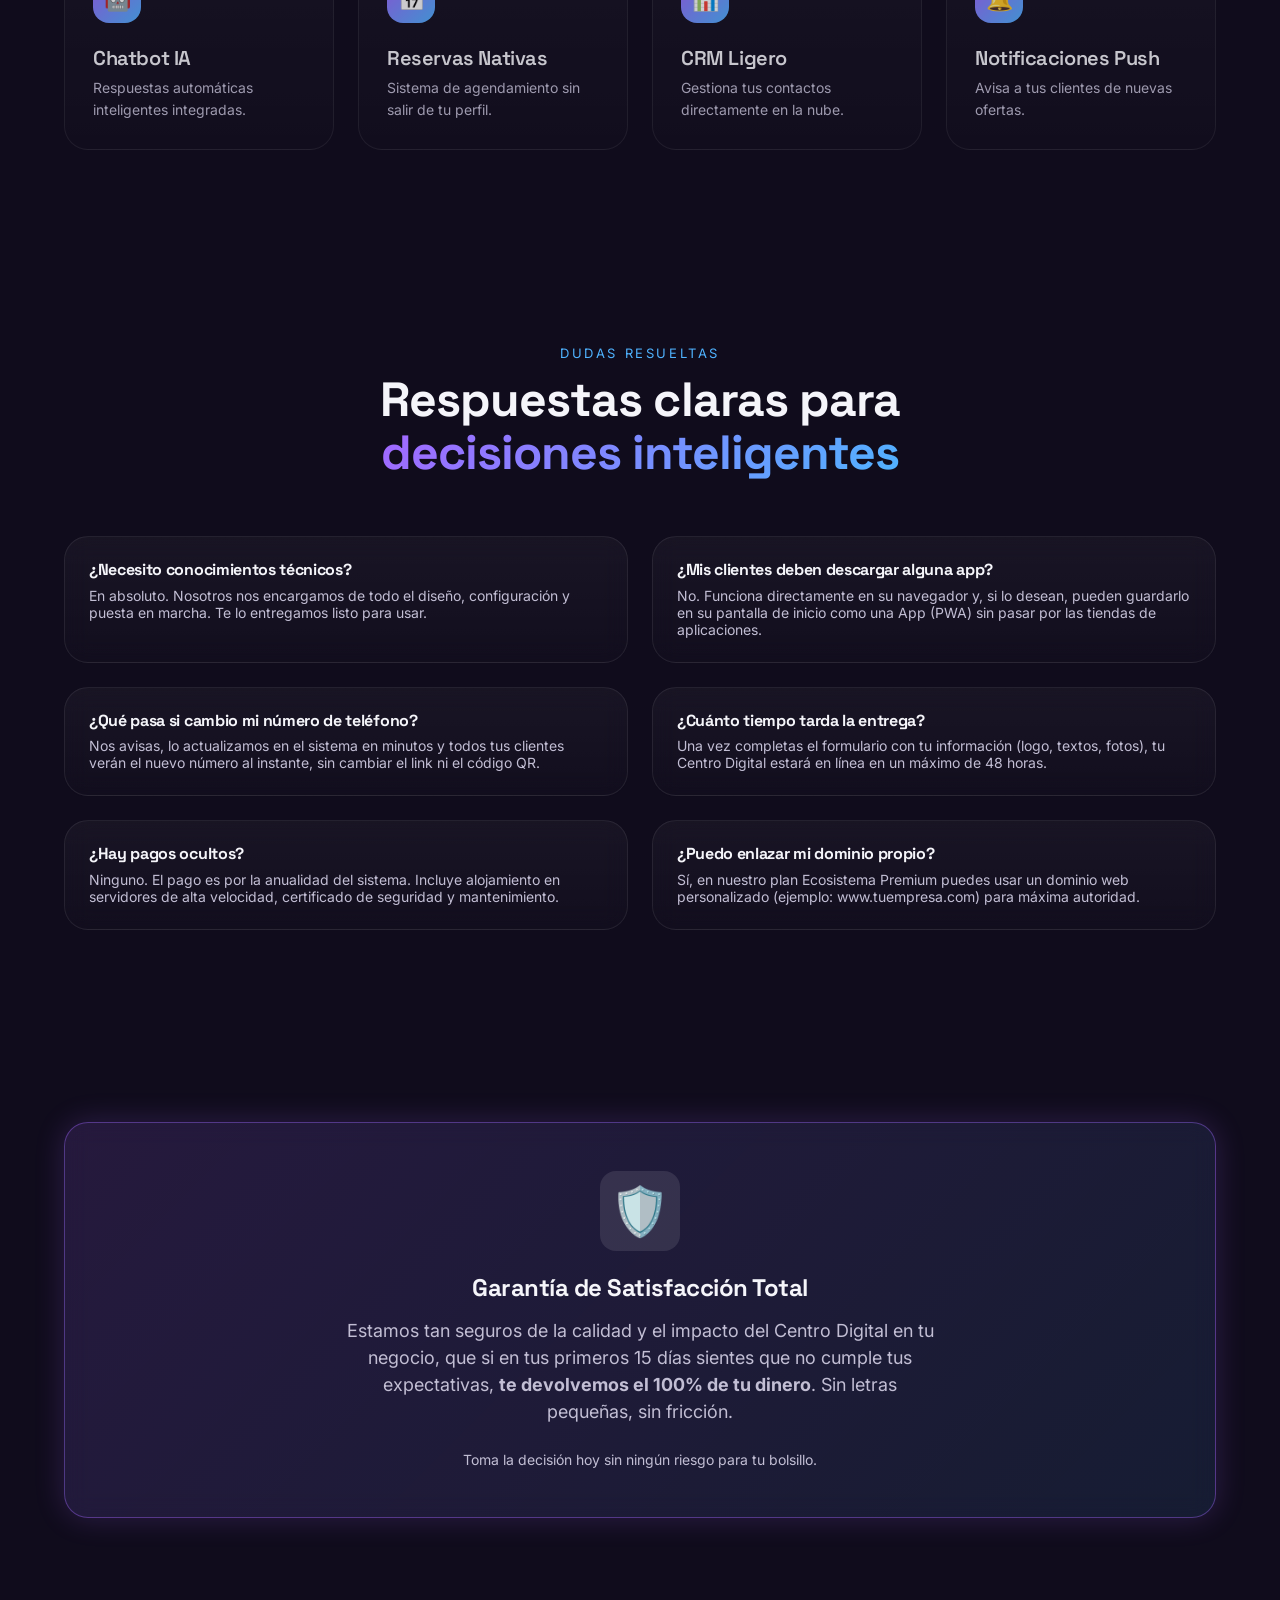
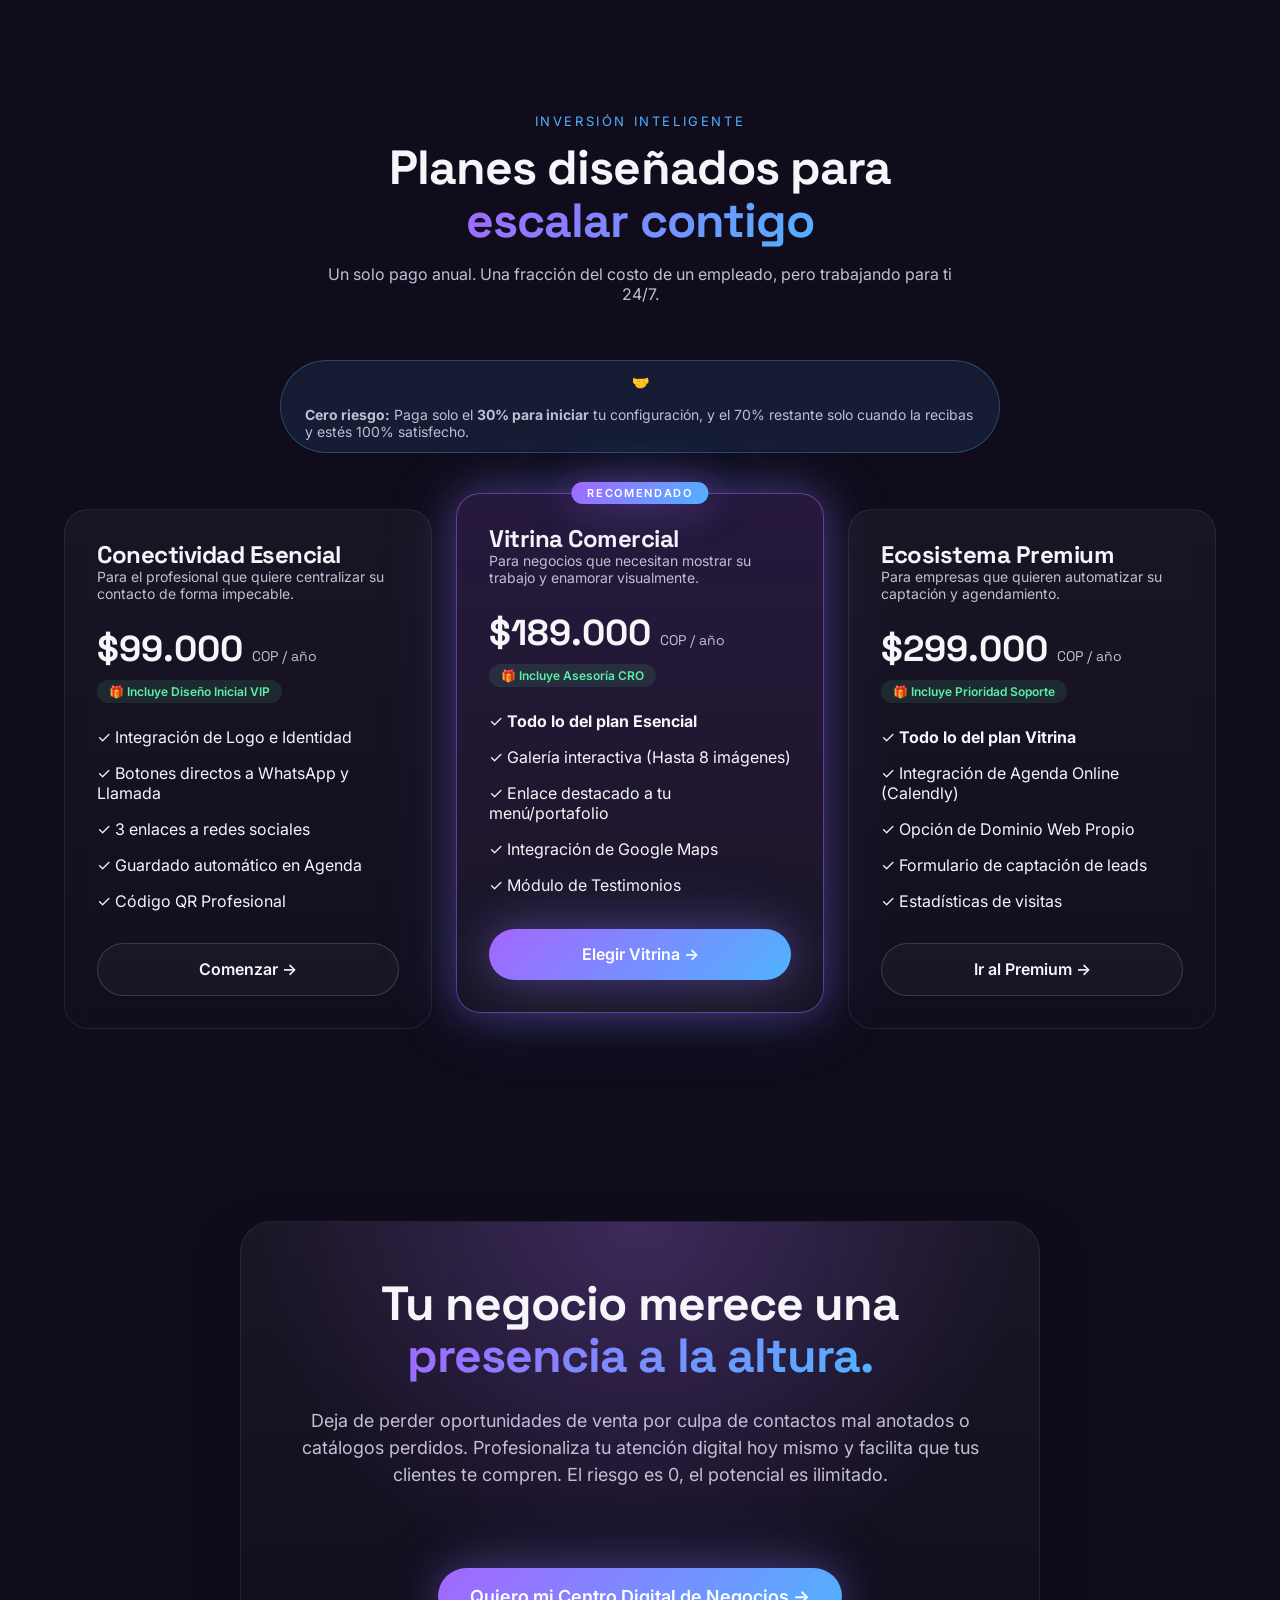
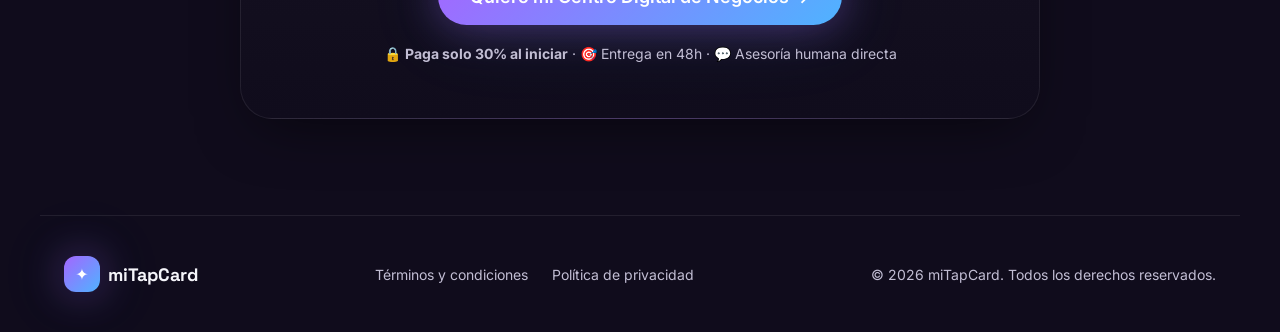
==== commit 2082a1cd: "actualizado a centro de negocios" ====
--- a/index.html
+++ b/index.html
@@ -3,10 +3,10 @@
 <head>
 <meta charset="UTF-8" />
 <meta name="viewport" content="width=device-width, initial-scale=1" />
-<title>Tarjetas de Presentación Digitales | miTapCard</title>
-<meta name="description" content="Crea tu Tarjeta de Presentación Digital premium. Multiplica contactos, cierra más ventas y proyecta una imagen profesional. Oferta: 6 meses GRATIS." />
-<meta property="og:title" content="Tarjetas de Presentación Digitales | miTapCard" />
-<meta property="og:description" content="Tu tarjeta de papel termina en la basura. Tu tarjeta digital vive en el celular de tus clientes." />
+<title>Centro Digital de Negocios | miTapCard</title>
+<meta name="description" content="Todo tu negocio en un solo lugar. Convierte cada presentación en una oportunidad de negocio con tu Centro Digital." />
+<meta property="og:title" content="Centro Digital de Negocios | miTapCard" />
+<meta property="og:description" content="La forma más inteligente de conectar con tus clientes." />
 <meta property="og:type" content="website" />
 <meta name="twitter:card" content="summary_large_image" />
 <link rel="icon" href="/favicon.ico" type="image/x-icon" />
@@ -27,85 +27,163 @@
       <span class="brand-name">miTapCard</span>
     </a>
     <div class="nav-links">
-      <a href="#features">Características</a>
-      <a href="#pricing">Precios</a>
-      <a href="#proceso">Cómo funciona</a>
+      <a href="#ecosistema">Ecosistema</a>
+      <a href="#demo">Demos</a>
+      <a href="#pricing">Planes</a>
     </div>
     <a href="#pricing" class="btn btn-glow btn-sm">Empezar →</a>
   </nav>
 </header>
 
-<!-- HERO -->
+<!-- 1. HERO -->
 <section class="hero container">
   <div class="hero-copy fade-up">
-    <h1>Haz que tu marca sea <span class="text-gradient">imposible de ignorar</span>.</h1>
+    <h1>Todo tu negocio en <span class="text-gradient">un solo lugar</span>.</h1>
     
     <div style="margin-top: 16px; margin-bottom: 8px;">
-      <span class="pill glass">🚀 <span class="fg">Se instala como App</span> <span class="muted" style="margin-left: 6px;">· Funciona sin internet</span></span>
-    </div>
-
-    <p class="lead">¿Tus clientes potenciales ni saben que existes? Tu Tarjeta Digital es tu pase directo al bolsillo de cada persona que te conoce. Con un solo toque, guardan tu WhatsApp, descubren tus servicios y saben exactamente dónde encontrarte.</p>
-    <p class="lead" style="margin-top: 12px;"><b>Deja de ser el secreto mejor guardado de tu ciudad</b> — conviértete en la primera opción que todos recomiendan y multiplica tus ventas. Y cuando pregunten <em>«¿tienes el contacto de alguien?»</em>, compartirán tu tarjeta al instante.</p>
+      <span class="pill glass">🚀 <span class="fg">Centro Digital de Negocios</span></span>
+    </div>
+
+    <p class="lead">Convierte cada presentación en una oportunidad de negocio. La herramienta inteligente que centraliza tu WhatsApp, redes, catálogo y agenda, para que tus clientes puedan contactarte y comprarte desde cualquier lugar.</p>
     
-    <p class="services-badge-line glass" style="margin-top: 20px;">💼 Ideal para: <b>Odontólogos · Abogados · Médicos · Taxis · Comercios y Servicios.</b></p>
-
-    <div class="glass countdown-card">
-      <p class="offer-line"><span class="text-gradient">⚡ OFERTA RELÁMPAGO:</span> Compra hoy y recibe 6 MESES GRATIS + diseño sin costo</p>
-      <p class="muted small">(18 meses por el precio de 12)</p>
-      <div class="countdown">
-        <div class="cd-box"><span id="cd-h">00</span><small>Horas</small></div>
-        <span class="cd-sep">:</span>
-        <div class="cd-box"><span id="cd-m">00</span><small>Min</small></div>
-        <span class="cd-sep">:</span>
-        <div class="cd-box"><span id="cd-s">00</span><small>Seg</small></div>
-      </div>
-    </div>
-
-    <div class="hero-ctas">
-      <a class="btn btn-glow pulse wa-cta" data-msg="Hola 👋, quiero CREAR MI TARJETA DIGITAL AHORA y aprovechar los 6 meses gratis. ¿Me ayudas a empezar?">Crear mi Tarjeta Digital Ahora →</a>
-      <a href="#demo" class="btn btn-ghost">👁 Ver demos en vivo</a>
-      <span class="stars-line">⭐⭐⭐⭐⭐ <span class="muted">+2.400 profesionales y negocios ya consiguen más clientes con su Tarjeta Digital</span></span>
+    <div class="hero-ctas" style="margin-top: 40px;">
+      <a href="#demo" class="btn btn-glow pulse">Descubre cómo funciona →</a>
+      <span class="stars-line">⭐⭐⭐⭐⭐ <span class="muted">Diseñado para negocios que quieren proyectar una imagen premium.</span></span>
     </div>
   </div>
 
   <div class="hero-visual fade-up">
     <div class="hero-glow" aria-hidden="true"></div>
-    <img src="./phone-hero.png" alt="Mockup de smartphone mostrando una tarjeta de presentación digital premium" class="phone float" />
-  </div>
-</section>
-
-<!-- PROBLEM VS SOLUTION -->
-<section class="section container">
-  <h2 class="section-title">El papel murió. <span class="text-gradient">Lo digital vende.</span></h2>
+    <img src="./phone-hero.png" alt="Mockup de smartphone mostrando un Centro Digital de Negocios" class="phone float" />
+  </div>
+</section>
+
+<!-- 2. ¿QUÉ ES UN CENTRO DIGITAL? -->
+<section id="ecosistema" class="section container">
+  <div class="section-head center">
+    <span class="eyebrow violet">Ecosistema Integrado</span>
+    <h2>Mucho más que una <span class="text-gradient">tarjeta</span></h2>
+    <p class="muted">Es la plataforma tecnológica donde tu negocio centraliza todas las formas en las que un cliente puede interactuar contigo.</p>
+  </div>
+  <div class="grid-4" style="text-align: center;">
+    <div class="glass feature" style="padding: 24px;"><span class="ico-badge lg" style="margin: 0 auto 16px;">💬</span><h3>WhatsApp Directo</h3></div>
+    <div class="glass feature" style="padding: 24px;"><span class="ico-badge lg" style="margin: 0 auto 16px;">🌐</span><h3>Redes Sociales</h3></div>
+    <div class="glass feature" style="padding: 24px;"><span class="ico-badge lg" style="margin: 0 auto 16px;">🛍️</span><h3>Catálogo Interactivo</h3></div>
+    <div class="glass feature" style="padding: 24px;"><span class="ico-badge lg" style="margin: 0 auto 16px;">📅</span><h3>Agenda Online</h3></div>
+    <div class="glass feature" style="padding: 24px;"><span class="ico-badge lg" style="margin: 0 auto 16px;">📍</span><h3>Ubicación GPS</h3></div>
+    <div class="glass feature" style="padding: 24px;"><span class="ico-badge lg" style="margin: 0 auto 16px;">📝</span><h3>Formularios</h3></div>
+    <div class="glass feature" style="padding: 24px;"><span class="ico-badge lg" style="margin: 0 auto 16px;">⭐</span><h3>Testimonios</h3></div>
+    <div class="glass feature" style="padding: 24px;"><span class="ico-badge lg" style="margin: 0 auto 16px;">🔗</span><h3>Links Ilimitados</h3></div>
+  </div>
+</section>
+
+<!-- 3. EL PROBLEMA (AGITACIÓN) -->
+<section class="section container">
+  <div class="section-head">
+    <span class="eyebrow blue">El Problema</span>
+    <h2>La fragmentación <span class="text-gradient">mata tus ventas</span></h2>
+  </div>
+  <div class="grid-3">
+    <div class="card past">
+      <div class="past-head">🗑 <span>CONTACTOS PERDIDOS</span></div>
+      <h3>"No encuentro tu WhatsApp"</h3>
+      <p class="small muted mt-sm">Tus clientes tienen que buscar tu número, agregarte manualmente y luego escribirte. Mucha fricción significa menos ventas.</p>
+    </div>
+    <div class="card past">
+      <div class="past-head">📉 <span>DESACTUALIZADO</span></div>
+      <h3>"Ese precio ya cambió"</h3>
+      <p class="small muted mt-sm">Enviar PDFs estáticos o usar tarjetas de papel significa que tu información queda obsoleta en el momento que la entregas.</p>
+    </div>
+    <div class="card past">
+      <div class="past-head">🧩 <span>CAOS DIGITAL</span></div>
+      <h3>Información repartida</h3>
+      <p class="small muted mt-sm">Tu portafolio está en un link, tu ubicación en otro, y tus reseñas perdidas. Tu cliente se frustra saltando de app en app.</p>
+    </div>
+  </div>
+</section>
+
+<!-- 4. LA SOLUCIÓN -->
+<section class="section container">
+  <div class="section-head align-center">
+    <h2>La forma más inteligente de <span class="text-gradient">conectar</span></h2>
+  </div>
+  <div class="grid-2 align-center">
+    <div class="card future">
+      <div class="future-head">⚡ <span class="text-gradient">EL CENTRO DIGITAL</span></div>
+      <h3>Disponibilidad 24 horas, sin esfuerzo.</h3>
+      <ul class="list-check mt-md">
+        <li>✓ Todo tu negocio organizado en una sola URL profesional.</li>
+        <li>✓ Actualiza tu información en tiempo real sin reimprimir nada.</li>
+        <li>✓ Tus clientes te guardan en su agenda con 1 solo toque.</li>
+      </ul>
+      <a href="#pricing" class="btn btn-ghost mt-lg">Conocer los planes →</a>
+    </div>
+    <div class="hero-visual">
+       <img src="./phone-hero.png" alt="Demostración visual" class="phone float" />
+    </div>
+  </div>
+</section>
+
+<!-- 5. BENEFICIOS -->
+<section class="section container">
+  <div class="section-head center">
+    <span class="eyebrow green">Resultados Reales</span>
+    <h2>Transforma cada interacción en <span class="text-gradient">crecimiento</span></h2>
+  </div>
+  <div class="grid-3">
+    <div class="glass feature">
+      <span class="ico-badge lg">🚀</span>
+      <h3>Más conversiones</h3>
+      <p class="muted">Al eliminar la fricción para contactarte, multiplicas la cantidad de leads que te escriben cada día.</p>
+    </div>
+    <div class="glass feature">
+      <span class="ico-badge lg">👔</span>
+      <h3>Mayor profesionalismo</h3>
+      <p class="muted">Proyectas una imagen de autoridad y modernidad que eleva la percepción de valor de tus servicios.</p>
+    </div>
+    <div class="glass feature">
+      <span class="ico-badge lg">🔄</span>
+      <h3>Más recomendaciones</h3>
+      <p class="muted">Al ser tan fácil de compartir, tus clientes satisfechos se convierten en tus mejores promotores.</p>
+    </div>
+  </div>
+</section>
+
+<!-- 6. COMPARACIÓN -->
+<section class="section container">
+  <div class="section-head">
+    <h2>El contraste es <span class="text-gradient">innegable</span></h2>
+  </div>
   <div class="grid-2">
-    <div class="card past">
-      <div class="past-head">🗑 <span>EL PASADO</span></div>
-      <h3>¿Cuántas tarjetas repartiste y nunca llamaron?</h3>
-      <p style="margin-top:12px;font-size:14px;">No es tu culpa, es el formato. El papel no convierte.</p>
+    <div class="glass" style="padding: 32px; border-color: rgba(255,255,255,0.05); opacity: 0.7;">
+      <h3 style="color: var(--muted); margin-bottom: 24px;">Papel / PDF Tradicional</h3>
       <ul class="list-x">
-        <li>✕ El 88% de las tarjetas impresas terminan en la basura antes de una semana.</li>
-        <li>✕ Si cambias tu número o redes, pierdes todo el dinero impreso.</li>
-        <li>✕ Nadie las guarda, nadie las busca, nadie te llama.</li>
-      </ul>
-    </div>
-    <div class="card future">
-      <div class="future-head">∞ <span class="text-gradient">EL FUTURO</span></div>
-      <h3>Tu Tarjeta Digital vive para siempre en el celular del cliente.</h3>
+        <li>✕ Tienen que agregar tu número a mano.</li>
+        <li>✕ No pueden ver galerías ni hacer clics.</li>
+        <li>✕ Si cambias de número, pierdes la tarjeta.</li>
+        <li>✕ Termina en la basura a los 3 días.</li>
+        <li>✕ Solo puedes entregarla en persona.</li>
+      </ul>
+    </div>
+    <div class="glass" style="padding: 32px; border-color: rgba(164, 102, 255, 0.4); box-shadow: var(--shadow-glow);">
+      <h3 class="text-gradient" style="margin-bottom: 24px;">Centro Digital de Negocios</h3>
       <ul class="list-check">
-        <li>✓ Te actualizas en segundos sin gastar un peso más.</li>
-        <li>✓ Tu cliente te guarda en su agenda con 1 solo toque — y no te pierde jamás.</li>
-        <li>✓ Siempre activa, siempre vigente, siempre vendiéndote.</li>
-      </ul>
-    </div>
-  </div>
-</section>
-
-<!-- DEMO -->
+        <li>✓ Guardan tu contacto con 1 toque.</li>
+        <li>✓ Navegan, compran y agendan desde ahí.</li>
+        <li>✓ Actualizas tu info en tiempo real 24/7.</li>
+        <li>✓ Se instala como App en su celular.</li>
+        <li>✓ Se comparte por WhatsApp a todo el mundo.</li>
+      </ul>
+    </div>
+  </div>
+</section>
+
+<!-- 7. DEMO VIDEO & GALLERY -->
 <section id="demo" class="section container">
   <div class="section-head">
     <span class="eyebrow blue">Demos interactivas</span>
-    <h2>Explora cómo se verá tu <span class="text-gradient">nueva imagen</span></h2>
-    <p class="muted">Elige el sector que más se parezca a tu negocio y experimenta la tarjeta como lo haría un cliente real.</p>
+    <h2>Explora tu <span class="text-gradient">nueva imagen</span></h2>
+    <p class="muted">Elige el sector que más se parezca a tu negocio y experimenta el Centro Digital como lo haría un cliente real.</p>
   </div>
   
   <div class="grid-3 demo-gallery">
@@ -116,7 +194,7 @@
       <div class="demo-info">
         <h3>Restaurante / Comidas</h3>
         <p class="muted small">Ejemplo interactivo: Burger Street</p>
-        <span class="btn-link">Ver tarjeta →</span>
+        <span class="btn-link">Ver demostración →</span>
       </div>
     </a>
     
@@ -127,7 +205,7 @@
       <div class="demo-info">
         <h3>Profesional / Servicios</h3>
         <p class="muted small">Ejemplo interactivo: Abogado</p>
-        <span class="btn-link">Ver tarjeta →</span>
+        <span class="btn-link">Ver demostración →</span>
       </div>
     </a>
     
@@ -145,159 +223,233 @@
 
   <div class="demo-footer glass" style="margin-top: 40px;">
     <div class="demo-footer-text">
-      <h3>¿Qué hace a estas tarjetas tan especiales?</h3>
+      <h3>¿Qué hace a estos Centros Digitales tan especiales?</h3>
       <p class="muted">Comprobarás cómo abren al instante, cómo el cliente guarda tus datos en su agenda con 1 toque y la experiencia de tecnología PWA (instalación directa sin pasar por App Store).</p>
-      <a class="btn btn-ghost wa-cta" style="margin-top: 24px;" data-msg="Hola 👋, ya vi las demos y quiero mi propia Tarjeta Digital. ¿Cuál plan me recomiendas?">Me gustó, quiero la mía →</a>
+      <a class="btn btn-ghost wa-cta" style="margin-top: 24px;" data-msg="Hola 👋, ya vi las demos y quiero que construyan mi Centro Digital de Negocios.">Me gustó, quiero el mío →</a>
     </div>
     <div class="qr-compact">
       <img id="qr-img" alt="Código QR demo" />
-      <p class="muted small" style="text-align: center; max-width: 140px;">Apunta la cámara de tu celular al QR para probarlo</p>
-    </div>
-  </div>
-</section>
-
-<!-- PWA -->
-<section id="pwa" class="section container">
-  <div class="grid-2 align-center">
-    <div>
-      <span class="pill glass">📱 <span class="muted">Tecnología PWA</span></span>
-      <h2>Tu tarjeta se convierte en <span class="text-gradient">una app en el celular del cliente</span></h2>
-      <p class="lead">Sin App Store. Sin Play Store. Sin esperas. Tu cliente pulsa <b>"Agregar a pantalla de inicio"</b> y queda un ícono con tu logo, como cualquier otra app.</p>
-      <ul class="grid-2-mini">
-        <li><span class="ico-badge">⬇</span> Se instala en 3 segundos</li>
-        <li><span class="ico-badge">⚡</span> Abre sin conexión a internet</li>
-        <li><span class="ico-badge">🛡</span> 100% segura (HTTPS)</li>
-        <li><span class="ico-badge">📱</span> Funciona en iPhone y Android</li>
-      </ul>
-      <div style="margin-top: 32px;">
-        <a class="btn btn-glow wa-cta" data-msg="Hola 👋, quiero que mi Tarjeta Digital se pueda INSTALAR como app en el celular de mis clientes. ¿Cómo lo hacemos?">Quiero mi app sin App Store →</a>
-      </div>
-    </div>
-    <div class="hero-visual">
-      <div class="hero-glow" aria-hidden="true"></div>
-      <img src="./phone-hero.png" alt="Tarjeta digital instalada como app" class="phone float" />
-    </div>
-  </div>
-</section>
-
-<!-- FEATURES -->
-<section id="features" class="section container">
-  <div class="section-head">
-    <span class="eyebrow violet">Características</span>
-    <h2>Todo lo que necesitas para que <span class="text-gradient">nunca más te olviden</span></h2>
-    <p class="muted">Una sola tarjeta. Todo tu negocio en el bolsillo de tu cliente, disponible 24/7.</p>
+      <p class="muted small" style="text-align: center; max-width: 140px;">Apunta la cámara de tu celular al QR para probarlo en vivo</p>
+    </div>
+  </div>
+</section>
+
+<!-- 8. EJEMPLOS REALES -->
+<section class="section container">
+  <div class="section-head center">
+    <h2>Versatilidad para <span class="text-gradient">cualquier industria</span></h2>
+    <p class="muted">Desde clínicas hasta firmas de arquitectura, el Centro Digital se adapta a la personalidad de tu marca.</p>
   </div>
   <div class="grid-4">
-    <div class="glass feature"><div class="ico-badge lg">📞</div><h3>Tu cliente te llama, escribe o llega en 1 toque</h3><p>WhatsApp, llamada, correo y GPS directo a Waze o Maps. Sin buscar, sin copiar números.</p></div>
-    <div class="glass feature"><div class="ico-badge lg">🔗</div><h3>Todas tus redes, un solo enlace que no olvidan</h3><p>Instagram, Facebook, TikTok, LinkedIn — todo en un lugar que comparten con facilidad.</p></div>
-    <div class="glass feature"><div class="ico-badge lg">🖼</div><h3>Muestra lo que haces y cierra la venta ahí mismo</h3><p>Galería de trabajos, catálogo de productos o menú de servicios. Tu vitrina abierta las 24 horas.</p></div>
-    <div class="glass feature"><div class="ico-badge lg">📤</div><h3>Tus clientes se vuelven tus mejores vendedores</h3><p>Un botón de compartir integrado. Cuando alguien les pregunte «¿tienes el contacto?», comparten tu tarjeta completa — no solo el número, sino todo tu negocio.</p></div>
-  </div>
-</section>
-
-<!-- BONUS -->
-<section class="section container">
-  <div class="section-head">
-    <span class="eyebrow green">Bonos incluidos</span>
-    <h2>No compras una tarjeta. <span class="text-gradient">Compras un vendedor 24/7.</span></h2>
-    <p class="muted">Todos los planes incluyen estos beneficios sin costo adicional (solo por tiempo limitado):</p>
+    <!-- Visual placeholders -->
+    <div class="glass" style="height: 240px; border-radius: 16px; background: linear-gradient(135deg, rgba(79, 179, 255, 0.1), transparent); display: flex; align-items:flex-end; padding: 16px;"><b>Odontología</b></div>
+    <div class="glass" style="height: 240px; border-radius: 16px; background: linear-gradient(135deg, rgba(164, 102, 255, 0.1), transparent); display: flex; align-items:flex-end; padding: 16px;"><b>Bienes Raíces</b></div>
+    <div class="glass" style="height: 240px; border-radius: 16px; background: linear-gradient(135deg, rgba(34, 197, 94, 0.1), transparent); display: flex; align-items:flex-end; padding: 16px;"><b>Taller Automotriz</b></div>
+    <div class="glass" style="height: 240px; border-radius: 16px; background: linear-gradient(135deg, rgba(255, 153, 0, 0.1), transparent); display: flex; align-items:flex-end; padding: 16px;"><b>Consultoría</b></div>
+  </div>
+</section>
+
+<!-- 9. CASOS DE ÉXITO (TESTIMONIOS) -->
+<section class="section container">
+  <div class="section-head">
+    <span class="eyebrow green">Casos de Éxito</span>
+    <h2>Negocios que ya se <span class="text-gradient">transformaron</span></h2>
   </div>
   <div class="grid-3">
-    <div class="glass bonus"><div class="bonus-head"><span class="ico-badge">🎁</span><h3>6 meses GRATIS</h3></div><p>18 meses de servicio pagando solo 12. Son más de <b>$50.000 en ahorro real</b> que se quedan en tu bolsillo.</p></div>
-    <div class="glass bonus"><div class="bonus-head"><span class="ico-badge">🔳</span><h3>Código QR profesional</h3></div><p>Listo para imprimir en tu local, vehículo o volante. Cualquiera que lo escanee aterriza en tu tarjeta.</p></div>
-    <div class="glass bonus"><div class="bonus-head"><span class="ico-badge">⬇</span><h3>Tu logo en la pantalla de inicio del cliente</h3></div><p>Se instala como app en segundos. Sin tiendas. Tu ícono presente cada vez que abren el celular.</p></div>
-    <div class="glass bonus bonus-highlight"><div class="bonus-head"><span class="ico-badge">📤</span><h3>Botón de Compartir: tus clientes venden por ti</h3></div><p>Con un toque, tus clientes comparten <b>tu tarjeta completa</b> — no solo tu número, sino tu WhatsApp, tus servicios, tu galería y tu ubicación. Cada cliente satisfecho se convierte en tu mejor vendedor, sin que te cueste un peso.</p></div>
-    <div class="glass bonus"><div class="bonus-head"><span class="ico-badge">📈</span><h3>Hasta 3x más contactos al mes</h3></div><p>Nuestros clientes reportan hasta 3 veces más mensajes y llamadas desde que tienen su Tarjeta Digital.</p></div>
-    <div class="glass bonus"><div class="bonus-head"><span class="ico-badge">🌱</span><h3>Imagen moderna y responsable</h3></div><p>Cero papel, cero desperdicio. Tu cliente lo nota y confía más en tu marca.</p></div>
-    <div class="glass bonus"><div class="bonus-head"><span class="ico-badge">🛡</span><h3>Garantía total de 15 días</h3></div><p>Si en 15 días no estás convencido, te devolvemos el 100% de tu dinero. Sin preguntas, sin drama.</p></div>
-    <div class="glass bonus"><div class="bonus-head"><span class="ico-badge">⏱</span><h3>Tu tarjeta lista en 48 horas</h3></div><p>Hoy pagas, en 48 horas tienes tu tarjeta activa y funcionando. No esperes semanas como con la imprenta.</p></div>
-    <div class="glass bonus"><div class="bonus-head"><span class="ico-badge">💬</span><h3>Respuesta hoy, no en 3 días</h3></div><p>Escribes por WhatsApp y una persona real te responde hoy. Nada de bots, nada de tickets, nada de esperas.</p></div>
-  </div>
-  <div class="center mt-lg">
-    <a class="btn btn-glow pulse wa-cta" data-msg="Hola 👋, quiero aprovechar TODOS los bonos (6 meses gratis, QR, garantía) antes de que se acaben. ¿Cómo empiezo?">Quiero todos mis bonos ahora →</a>
-  </div>
-</section>
-
-<!-- PRICING -->
+    <div class="glass bonus" style="display:flex;flex-direction:column;gap:16px;">
+      <p style="font-style:italic;">"Antes daba mis tarjetas y nunca supe si las guardaban. Ahora mis clientes me dicen que es súper moderno abrir mi catálogo directo desde su inicio del celular. Mis ventas por WhatsApp subieron un 40%."</p>
+      <div style="display:flex;align-items:center;gap:12px;margin-top:auto;">
+        <div style="width:40px;height:40px;border-radius:50%;background:#333;display:grid;place-items:center;">👨🏻‍💼</div>
+        <div><b>Carlos Mendoza</b><br/><span class="muted small">Asesor de Seguros</span></div>
+      </div>
+    </div>
+    <div class="glass bonus" style="display:flex;flex-direction:column;gap:16px;">
+      <p style="font-style:italic;">"El Centro Digital centralizó todo mi consultorio. Ya no tengo que pasar 5 enlaces distintos. El paciente entra, ve mis servicios, ve mi ubicación y agenda su cita. Me ahorra horas de dar explicaciones por chat."</p>
+      <div style="display:flex;align-items:center;gap:12px;margin-top:auto;">
+        <div style="width:40px;height:40px;border-radius:50%;background:#333;display:grid;place-items:center;">👩🏽‍⚕️</div>
+        <div><b>Dra. Valeria Ríos</b><br/><span class="muted small">Odontóloga Especialista</span></div>
+      </div>
+    </div>
+    <div class="glass bonus" style="display:flex;flex-direction:column;gap:16px;">
+      <p style="font-style:italic;">"Usamos el código QR impreso en las mesas. El cliente escanea, ve el menú interactivo con fotos, nos sigue en Instagram y hace su pedido al WhatsApp. La experiencia es súper premium y la plataforma no falla."</p>
+      <div style="display:flex;align-items:center;gap:12px;margin-top:auto;">
+        <div style="width:40px;height:40px;border-radius:50%;background:#333;display:grid;place-items:center;">👨🏼‍🍳</div>
+        <div><b>Esteban Vargas</b><br/><span class="muted small">Dueño, Burger Street</span></div>
+      </div>
+    </div>
+  </div>
+</section>
+
+<!-- 10. EMPRESAS (AUTORIDAD) -->
+<section class="section container center">
+  <p class="muted small" style="margin-bottom: 24px; text-transform: uppercase; letter-spacing: 2px;">Con la confianza de negocios en sectores como:</p>
+  <div style="display:flex; justify-content:center; gap: 32px; flex-wrap: wrap; opacity: 0.6; font-weight: bold; font-size: 18px;">
+    <span>SALUD & BIENESTAR</span>
+    <span>•</span>
+    <span>BIENES RAÍCES</span>
+    <span>•</span>
+    <span>LEGAL & CONSULTORÍA</span>
+    <span>•</span>
+    <span>GASTRONOMÍA</span>
+    <span>•</span>
+    <span>TECNOLOGÍA</span>
+  </div>
+</section>
+
+<!-- 11. TODO LO QUE INCLUYE (ARSENAL) -->
+<section class="section container">
+  <div class="section-head">
+    <span class="eyebrow violet">El Arsenal</span>
+    <h2>Un sistema diseñado para <span class="text-gradient">ganar</span></h2>
+    <p class="muted">La Tarjeta Digital es solo el principio. Mira todo el ecosistema que ponemos a tu disposición.</p>
+  </div>
+  <div class="grid-3">
+    <div class="glass bonus"><div class="bonus-head"><span class="ico-badge">📱</span><h3>Tecnología PWA</h3></div><p>Se instala en el celular de tu cliente en 3 segundos, sin App Store y ocupando casi cero espacio.</p></div>
+    <div class="glass bonus"><div class="bonus-head"><span class="ico-badge">📇</span><h3>Tarjeta Digital vCard</h3></div><p>Botón mágico para que tu cliente guarde todos tus datos en su libreta de contactos al instante.</p></div>
+    <div class="glass bonus"><div class="bonus-head"><span class="ico-badge">🔳</span><h3>Código QR Dinámico</h3></div><p>Listo para imprimir. Si cambias un dato, el QR sigue funcionando y muestra la info actualizada.</p></div>
+    <div class="glass bonus"><div class="bonus-head"><span class="ico-badge">🌐</span><h3>Micro-Website (Link in Bio)</h3></div><p>Perfecto para poner en tu biografía de Instagram o TikTok. El único enlace que tu marca necesitará.</p></div>
+    <div class="glass bonus"><div class="bonus-head"><span class="ico-badge">📤</span><h3>Sistema de Referidos Natural</h3></div><p>El botón de compartir fomenta que tus clientes reenvíen todo tu Centro Digital por WhatsApp.</p></div>
+    <div class="glass bonus"><div class="bonus-head"><span class="ico-badge">📊</span><h3>Analítica Básica</h3></div><p>Entiende cuántas personas están visitando tu perfil y descubriendo tus servicios.</p></div>
+  </div>
+</section>
+
+<!-- 12. CARACTERÍSTICAS PREMIUM (FUTURO) -->
+<section class="section container">
+  <div class="section-head center">
+    <h2>Una plataforma <span class="text-gradient">preparada para el futuro</span></h2>
+    <p class="muted">El Centro Digital de Negocios está en constante evolución. Estas son las herramientas que pronto se integrarán a tu ecosistema.</p>
+  </div>
+  <div class="grid-4" style="opacity: 0.8;">
+    <div class="glass feature" style="position: relative;">
+      <span class="bonus-chip" style="position:absolute; top:-12px; right: 12px; font-size: 10px;">PRÓXIMAMENTE</span>
+      <span class="ico-badge lg">🤖</span><h3>Chatbot IA</h3><p class="small muted">Respuestas automáticas inteligentes integradas.</p>
+    </div>
+    <div class="glass feature" style="position: relative;">
+      <span class="bonus-chip" style="position:absolute; top:-12px; right: 12px; font-size: 10px;">PRÓXIMAMENTE</span>
+      <span class="ico-badge lg">📅</span><h3>Reservas Nativas</h3><p class="small muted">Sistema de agendamiento sin salir de tu perfil.</p>
+    </div>
+    <div class="glass feature" style="position: relative;">
+      <span class="bonus-chip" style="position:absolute; top:-12px; right: 12px; font-size: 10px;">📈</span>
+      <span class="ico-badge lg">📊</span><h3>CRM Ligero</h3><p class="small muted">Gestiona tus contactos directamente en la nube.</p>
+    </div>
+    <div class="glass feature" style="position: relative;">
+      <span class="bonus-chip" style="position:absolute; top:-12px; right: 12px; font-size: 10px;">PRÓXIMAMENTE</span>
+      <span class="ico-badge lg">🔔</span><h3>Notificaciones Push</h3><p class="small muted">Avisa a tus clientes de nuevas ofertas.</p>
+    </div>
+  </div>
+</section>
+
+<!-- 13. FAQ -->
+<section class="section container">
+  <div class="section-head">
+    <span class="eyebrow blue">Dudas Resueltas</span>
+    <h2>Respuestas claras para <span class="text-gradient">decisiones inteligentes</span></h2>
+  </div>
+  <div class="grid-2">
+    <div class="glass" style="padding: 24px;">
+      <h3 style="font-size: 16px; margin-bottom: 8px;">¿Necesito conocimientos técnicos?</h3>
+      <p class="muted small">En absoluto. Nosotros nos encargamos de todo el diseño, configuración y puesta en marcha. Te lo entregamos listo para usar.</p>
+    </div>
+    <div class="glass" style="padding: 24px;">
+      <h3 style="font-size: 16px; margin-bottom: 8px;">¿Mis clientes deben descargar alguna app?</h3>
+      <p class="muted small">No. Funciona directamente en su navegador y, si lo desean, pueden guardarlo en su pantalla de inicio como una App (PWA) sin pasar por las tiendas de aplicaciones.</p>
+    </div>
+    <div class="glass" style="padding: 24px;">
+      <h3 style="font-size: 16px; margin-bottom: 8px;">¿Qué pasa si cambio mi número de teléfono?</h3>
+      <p class="muted small">Nos avisas, lo actualizamos en el sistema en minutos y todos tus clientes verán el nuevo número al instante, sin cambiar el link ni el código QR.</p>
+    </div>
+    <div class="glass" style="padding: 24px;">
+      <h3 style="font-size: 16px; margin-bottom: 8px;">¿Cuánto tiempo tarda la entrega?</h3>
+      <p class="muted small">Una vez completas el formulario con tu información (logo, textos, fotos), tu Centro Digital estará en línea en un máximo de 48 horas.</p>
+    </div>
+    <div class="glass" style="padding: 24px;">
+      <h3 style="font-size: 16px; margin-bottom: 8px;">¿Hay pagos ocultos?</h3>
+      <p class="muted small">Ninguno. El pago es por la anualidad del sistema. Incluye alojamiento en servidores de alta velocidad, certificado de seguridad y mantenimiento.</p>
+    </div>
+    <div class="glass" style="padding: 24px;">
+      <h3 style="font-size: 16px; margin-bottom: 8px;">¿Puedo enlazar mi dominio propio?</h3>
+      <p class="muted small">Sí, en nuestro plan Ecosistema Premium puedes usar un dominio web personalizado (ejemplo: www.tuempresa.com) para máxima autoridad.</p>
+    </div>
+  </div>
+</section>
+
+<!-- 14. GARANTÍA -->
+<section class="section container">
+  <div class="glass bonus-highlight" style="padding: 48px; text-align: center; border-radius: 24px;">
+    <span class="ico-badge lg" style="margin: 0 auto 24px; font-size: 48px; width: 80px; height: 80px; background: rgba(255,255,255,0.1);">🛡️</span>
+    <h2>Garantía de Satisfacción Total</h2>
+    <p class="lead" style="margin: 16px auto; max-width: 600px;">Estamos tan seguros de la calidad y el impacto del Centro Digital en tu negocio, que si en tus primeros 15 días sientes que no cumple tus expectativas, <b>te devolvemos el 100% de tu dinero</b>. Sin letras pequeñas, sin fricción.</p>
+    <div style="margin-top: 24px;">
+      <span class="muted small">Toma la decisión hoy sin ningún riesgo para tu bolsillo.</span>
+    </div>
+  </div>
+</section>
+
+<!-- 15. PLANES Y PRECIOS -->
 <section id="pricing" class="section container">
-  <div class="section-head">
-    <span class="eyebrow blue">Planes</span>
-    <h2>Elige el plan que <span class="text-gradient">acelera tu negocio</span></h2>
-  </div>
-  <div class="mini-banner glass">
-    ⏳ <span class="muted">Últimas horas: Todos los planes incluyen <b class="fg">6 MESES EXTRA GRATIS</b> si compras hoy.</span>
-    <span class="mono text-gradient"><span id="cd-h2">00</span>:<span id="cd-m2">00</span>:<span id="cd-s2">00</span></span>
-  </div>
+  <div class="section-head center">
+    <span class="eyebrow blue">Inversión Inteligente</span>
+    <h2>Planes diseñados para <span class="text-gradient">escalar contigo</span></h2>
+    <p class="muted">Un solo pago anual. Una fracción del costo de un empleado, pero trabajando para ti 24/7.</p>
+  </div>
+  
   <div class="mini-banner glass" style="margin-top: 12px; background: rgba(79, 179, 255, 0.1); border-color: rgba(79, 179, 255, 0.3);">
-    🤝 <span class="muted"><b>Cero riesgo:</b> Paga solo el <b>30% para iniciar</b> tu diseño, y el 70% restante solo cuando la recibas y estés 100% satisfecho.</span>
-  </div>
-  <div class="grid-3 pricing">
+    🤝 <span class="muted"><b>Cero riesgo:</b> Paga solo el <b>30% para iniciar</b> tu configuración, y el 70% restante solo cuando la recibas y estés 100% satisfecho.</span>
+  </div>
+  <div class="grid-3 pricing mt-md">
     <div class="glass plan">
       <h3>Conectividad Esencial</h3>
-      <p class="muted small">Para el profesional que quiere que lo encuentren, lo contacten y no lo olviden fácil.</p>
+      <p class="muted small">Para el profesional que quiere centralizar su contacto de forma impecable.</p>
       <div class="price">$99.000 <small>COP / año</small></div>
-      <span class="bonus-chip">🎁 Hoy llevas 1.5 años</span>
+      <span class="bonus-chip">🎁 Incluye Diseño Inicial VIP</span>
       <ul class="list-check">
-        <li>✓ Diseño profesional con tu logo</li>
-        <li>✓ Botones directos: WhatsApp, llamada, mapa</li>
-        <li>✓ 3 enlaces a tus redes sociales</li>
-        <li>✓ Botón "Guardar en Agenda" del cliente</li>
-        <li>✓ Código QR para imprimir o compartir</li>
-      </ul>
-      <a class="btn btn-ghost wa-cta" data-msg="Hola 👋, quiero contratar el PLAN CONECTIVIDAD ESENCIAL ($99.000 COP/año) con los 6 meses gratis. ¿Cómo hago el pago?">Empezar con Esencial →</a>
+        <li>✓ Integración de Logo e Identidad</li>
+        <li>✓ Botones directos a WhatsApp y Llamada</li>
+        <li>✓ 3 enlaces a redes sociales</li>
+        <li>✓ Guardado automático en Agenda</li>
+        <li>✓ Código QR Profesional</li>
+      </ul>
+      <a class="btn btn-ghost wa-cta" data-msg="Hola 👋, me interesa iniciar con el Ecosistema Esencial ($99.000 COP/año).">Comenzar →</a>
     </div>
     <div class="plan highlight">
-      <span class="badge-top">Más Popular</span>
+      <span class="badge-top">Recomendado</span>
       <h3>Vitrina Comercial</h3>
-      <p class="muted small">Para quien necesita mostrar lo que vende o hace, y convencer al cliente antes de que pregunte el precio.</p>
+      <p class="muted small">Para negocios que necesitan mostrar su trabajo y enamorar visualmente.</p>
       <div class="price">$189.000 <small>COP / año</small></div>
-      <span class="bonus-chip">🎁 Hoy llevas 1.5 años</span>
+      <span class="bonus-chip">🎁 Incluye Asesoría CRO</span>
       <ul class="list-check">
-        <li>✓ Todo lo del plan Esencial</li>
-        <li>✓ Galería de fotos interactiva (8 imágenes)</li>
-        <li>✓ Enlace directo a tu catálogo, menú o portafolio</li>
-        <li>✓ Sección de testimonios de clientes reales</li>
-      </ul>
-      <a class="btn btn-glow wa-cta" data-msg="Hola 👋, quiero contratar el PLAN VITRINA COMERCIAL ($189.000 COP/año) con los 6 meses gratis. ¿Cómo hago el pago?">Quiero este plan →</a>
+        <li>✓ <b>Todo lo del plan Esencial</b></li>
+        <li>✓ Galería interactiva (Hasta 8 imágenes)</li>
+        <li>✓ Enlace destacado a tu menú/portafolio</li>
+        <li>✓ Integración de Google Maps</li>
+        <li>✓ Módulo de Testimonios</li>
+      </ul>
+      <a class="btn btn-glow wa-cta" data-msg="Hola 👋, quiero implementar el Ecosistema Vitrina ($189.000 COP/año).">Elegir Vitrina →</a>
     </div>
     <div class="glass plan">
       <h3>Ecosistema Premium</h3>
-      <p class="muted small">Para quien quiere que sus clientes agenden solos, sin llamar, sin esperar — las 24 horas del día.</p>
+      <p class="muted small">Para empresas que quieren automatizar su captación y agendamiento.</p>
       <div class="price">$299.000 <small>COP / año</small></div>
-      <span class="bonus-chip">🎁 Hoy llevas 1.5 años</span>
+      <span class="bonus-chip">🎁 Incluye Prioridad Soporte</span>
       <ul class="list-check">
-        <li>✓ Todo lo del plan Vitrina</li>
-        <li>✓ Agenda online integrada (Calendly): citas automáticas</li>
-        <li>✓ Tu propio dominio web personalizado</li>
-        <li>✓ Formulario de contacto para captar leads</li>
-        <li>✓ Estadísticas: sabe cuánta gente te visita cada día</li>
-      </ul>
-      <a class="btn btn-ghost wa-cta" data-msg="Hola 👋, quiero contratar el PLAN ECOSISTEMA PREMIUM ($299.000 COP/año) con los 6 meses gratis. ¿Cómo hago el pago?">Ir al Premium →</a>
-    </div>
-  </div>
-</section>
-
-<!-- PROCESS -->
-<section id="proceso" class="section container">
-  <div class="section-head">
-    <span class="eyebrow green">Proceso</span>
-    <h2>Fácil en <span class="text-gradient">3 pasos</span></h2>
-  </div>
-  <div class="grid-3 steps">
-    <div class="step"><div class="step-num">01</div><h3>Elige tu plan</h3><p class="muted">Selecciona el que mejor se adapte a tu negocio.</p></div>
-    <div class="step"><div class="step-num">02</div><h3>Envía tu info</h3><p class="muted">Te pasamos un formulario rápido por WhatsApp para tu logo y datos.</p></div>
-    <div class="step"><div class="step-num">03</div><h3>¡Listo en 48h!</h3><p class="muted">Recibes tu enlace y código QR, listo para impresionar.</p></div>
-  </div>
-</section>
-
-<!-- FINAL CTA -->
-<section class="section container">
-  <div class="final-cta">
-    <h2>Cada día que esperas es un cliente que <span class="text-gradient">tu competencia se lleva.</span></h2>
-    <p class="lead">Da el salto hoy y llévate <b>18 meses de servicio</b> por el precio de 12, tu app con tu logo en el celular de cada cliente, tu QR profesional listo para imprimir y el <b>botón de compartir que convierte cada cliente en un vendedor tuyo</b>. Todo con <b>garantía de devolución total a 15 días</b>. Sin riesgos. Sin excusas.</p>
-    <a class="btn btn-glow pulse big wa-cta" data-msg="Hola 👋, ¡QUIERO MI TARJETA DIGITAL Y MIS 6 MESES GRATIS antes de que se acabe la oferta! ¿Cómo empezamos?">¡Quiero mi Tarjeta Digital y mis 6 meses gratis! →</a>
-    <p class="muted small mt-md">⏳ Quedan pocos cupos con diseño gratis disponibles esta semana</p>
-    <p class="muted small mt-md">🔒 <b>Paga solo 30% al iniciar</b> · 🎯 Tu tarjeta lista en 48h · 💬 Atención humana por WhatsApp</p>
+        <li>✓ <b>Todo lo del plan Vitrina</b></li>
+        <li>✓ Integración de Agenda Online (Calendly)</li>
+        <li>✓ Opción de Dominio Web Propio</li>
+        <li>✓ Formulario de captación de leads</li>
+        <li>✓ Estadísticas de visitas</li>
+      </ul>
+      <a class="btn btn-ghost wa-cta" data-msg="Hola 👋, mi negocio necesita el Ecosistema Premium ($299.000 COP/año).">Ir al Premium →</a>
+    </div>
+  </div>
+</section>
+
+<!-- 16. FINAL CTA -->
+<section class="section container">
+  <div class="final-cta glass">
+    <h2>Tu negocio merece una <span class="text-gradient">presencia a la altura.</span></h2>
+    <p class="lead" style="margin-top: 24px; margin-bottom: 40px; max-width: 800px; margin-left: auto; margin-right: auto;">Deja de perder oportunidades de venta por culpa de contactos mal anotados o catálogos perdidos. Profesionaliza tu atención digital hoy mismo y facilita que tus clientes te compren. El riesgo es 0, el potencial es ilimitado.</p>
+    <a class="btn btn-glow pulse big wa-cta" data-msg="Hola 👋, ¡Quiero dar el salto y tener mi propio Centro Digital de Negocios! ¿Me ayudan a comenzar?">Quiero mi Centro Digital de Negocios →</a>
+    <p class="muted small mt-md">🔒 <b>Paga solo 30% al iniciar</b> · 🎯 Entrega en 48h · 💬 Asesoría humana directa</p>
   </div>
 </section>
 
@@ -307,9 +459,7 @@
   <p class="muted small">© <span id="year"></span> miTapCard. Todos los derechos reservados.</p>
 </footer>
 
-<a id="wa-float" class="wa-float wa-cta" data-msg="Hola 👋, estoy en la web de las Tarjetas Digitales y tengo una pregunta antes de comprar." aria-label="Contactar por WhatsApp">💬</a>
-
-
+<a id="wa-float" class="wa-float wa-cta" data-msg="Hola 👋, estoy en la web del Centro Digital y tengo una pregunta antes de comenzar." aria-label="Contactar por WhatsApp">💬</a>
 
 <script src="./script.js"></script>
 </body>
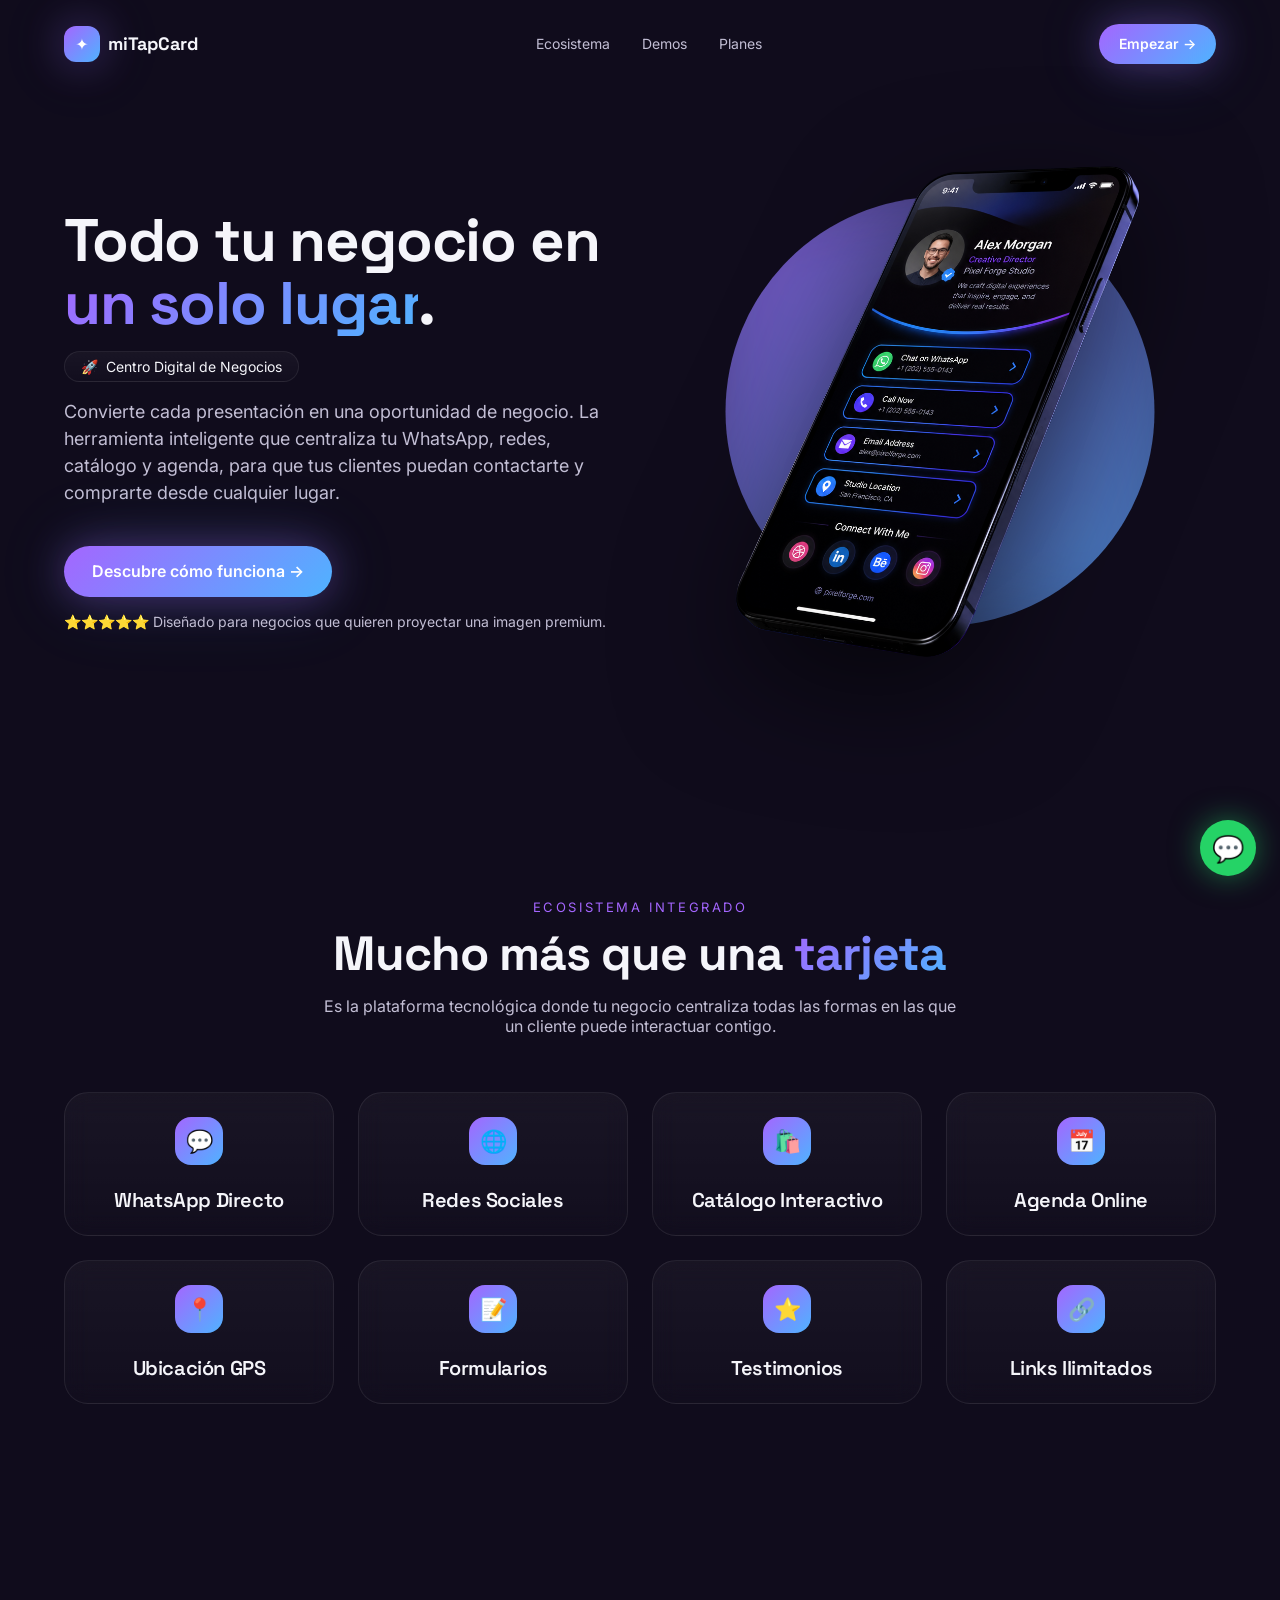
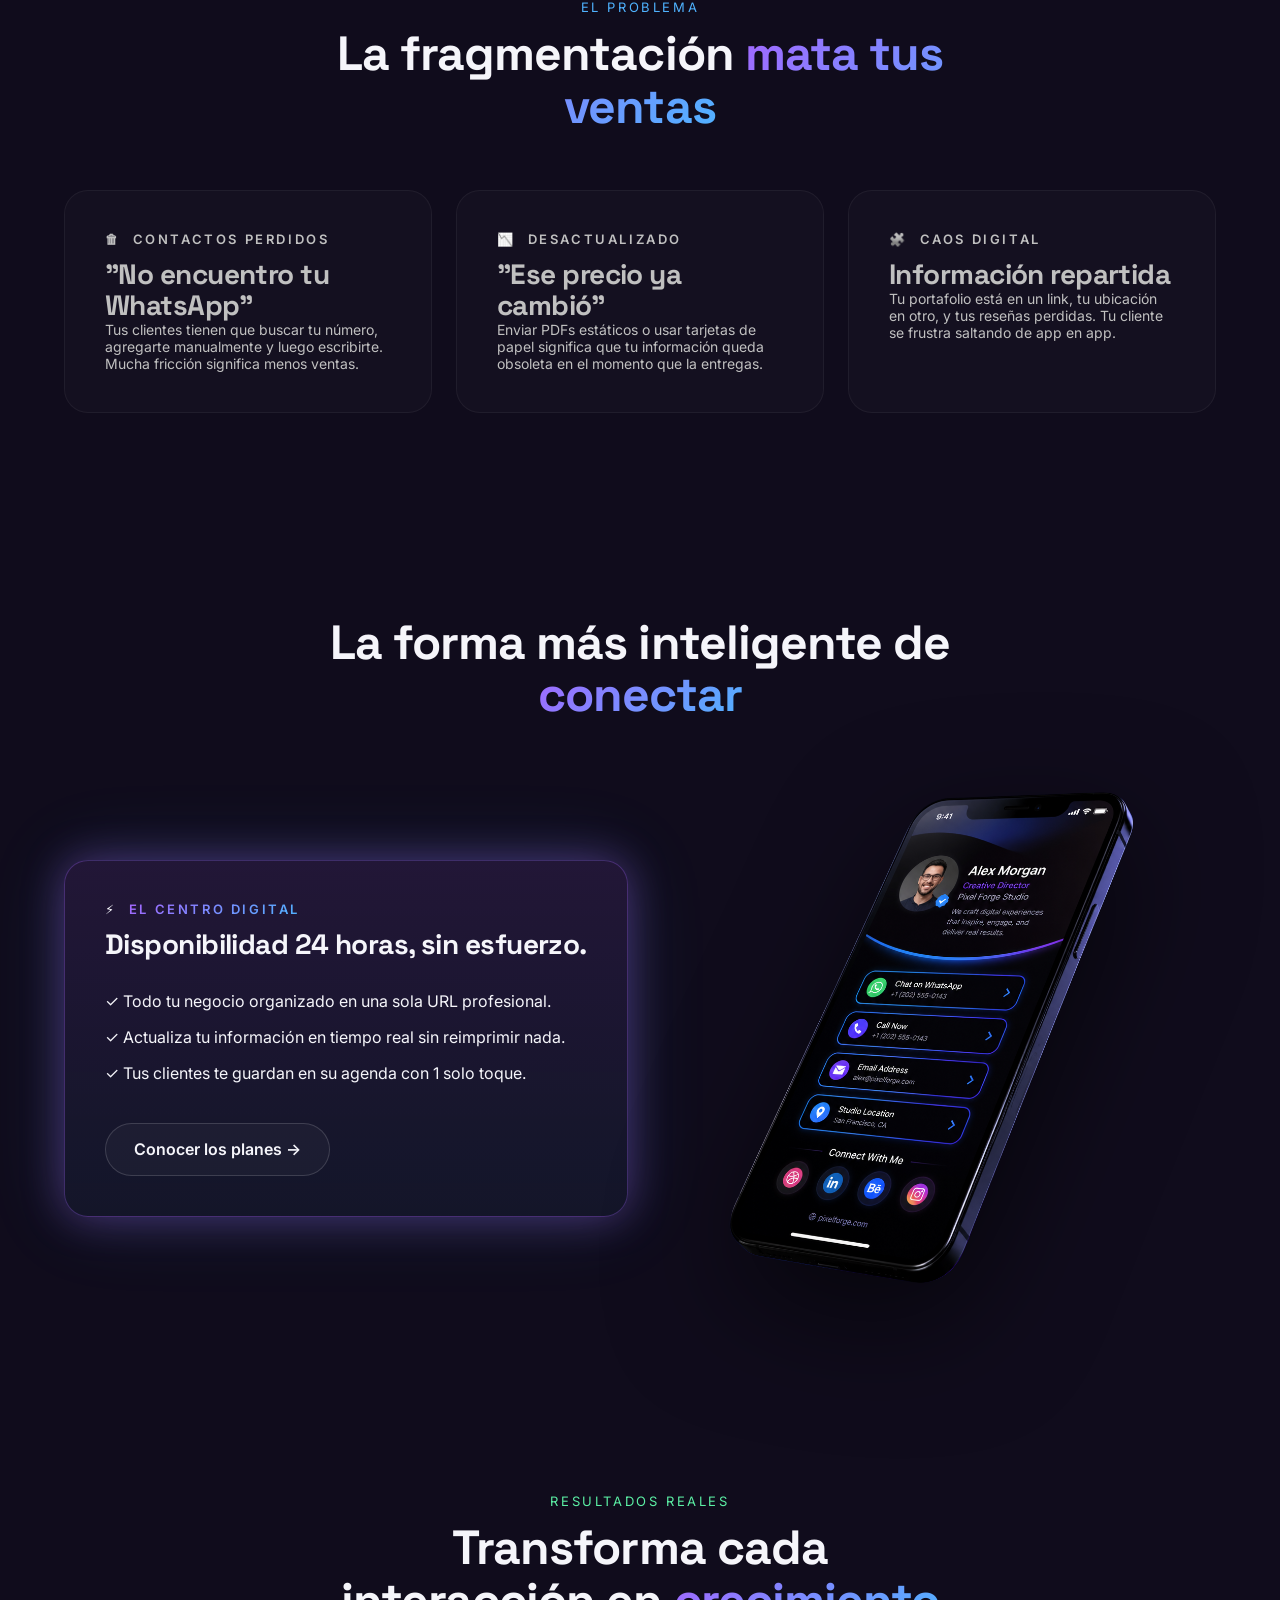
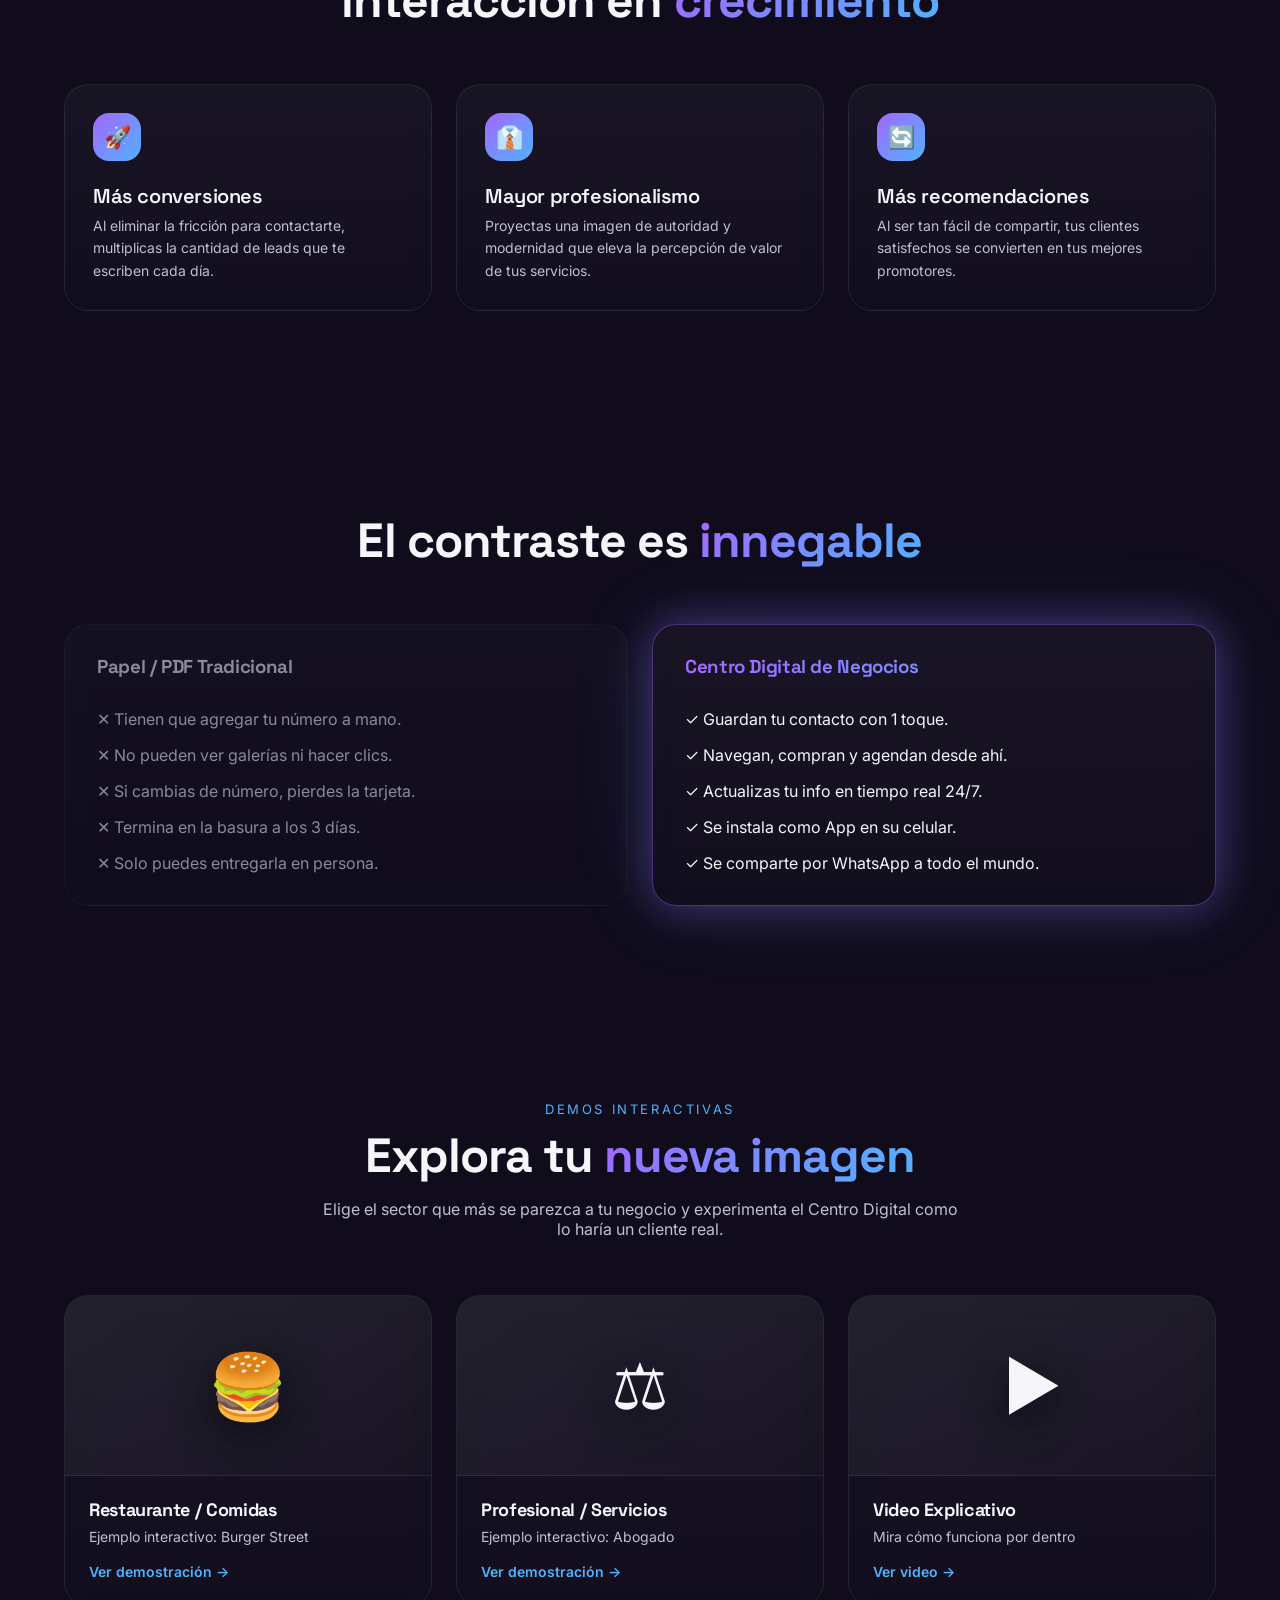
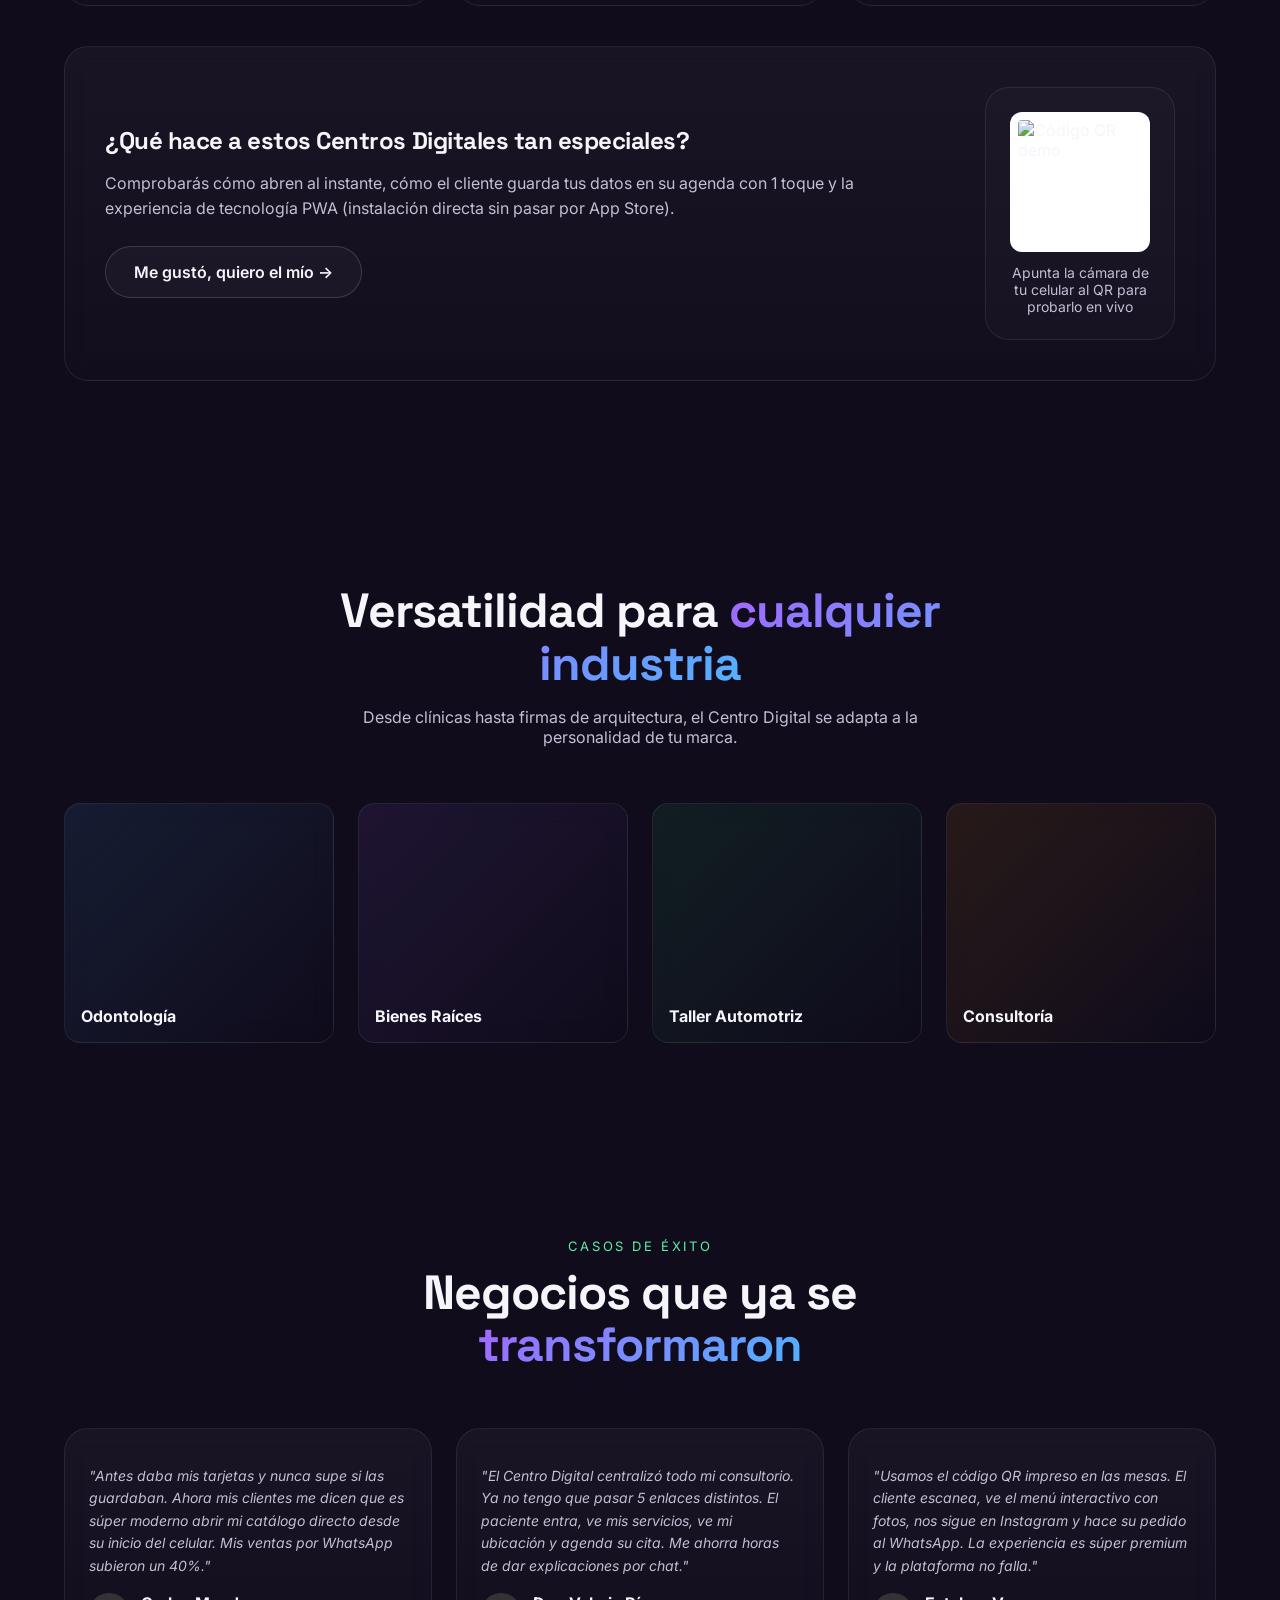
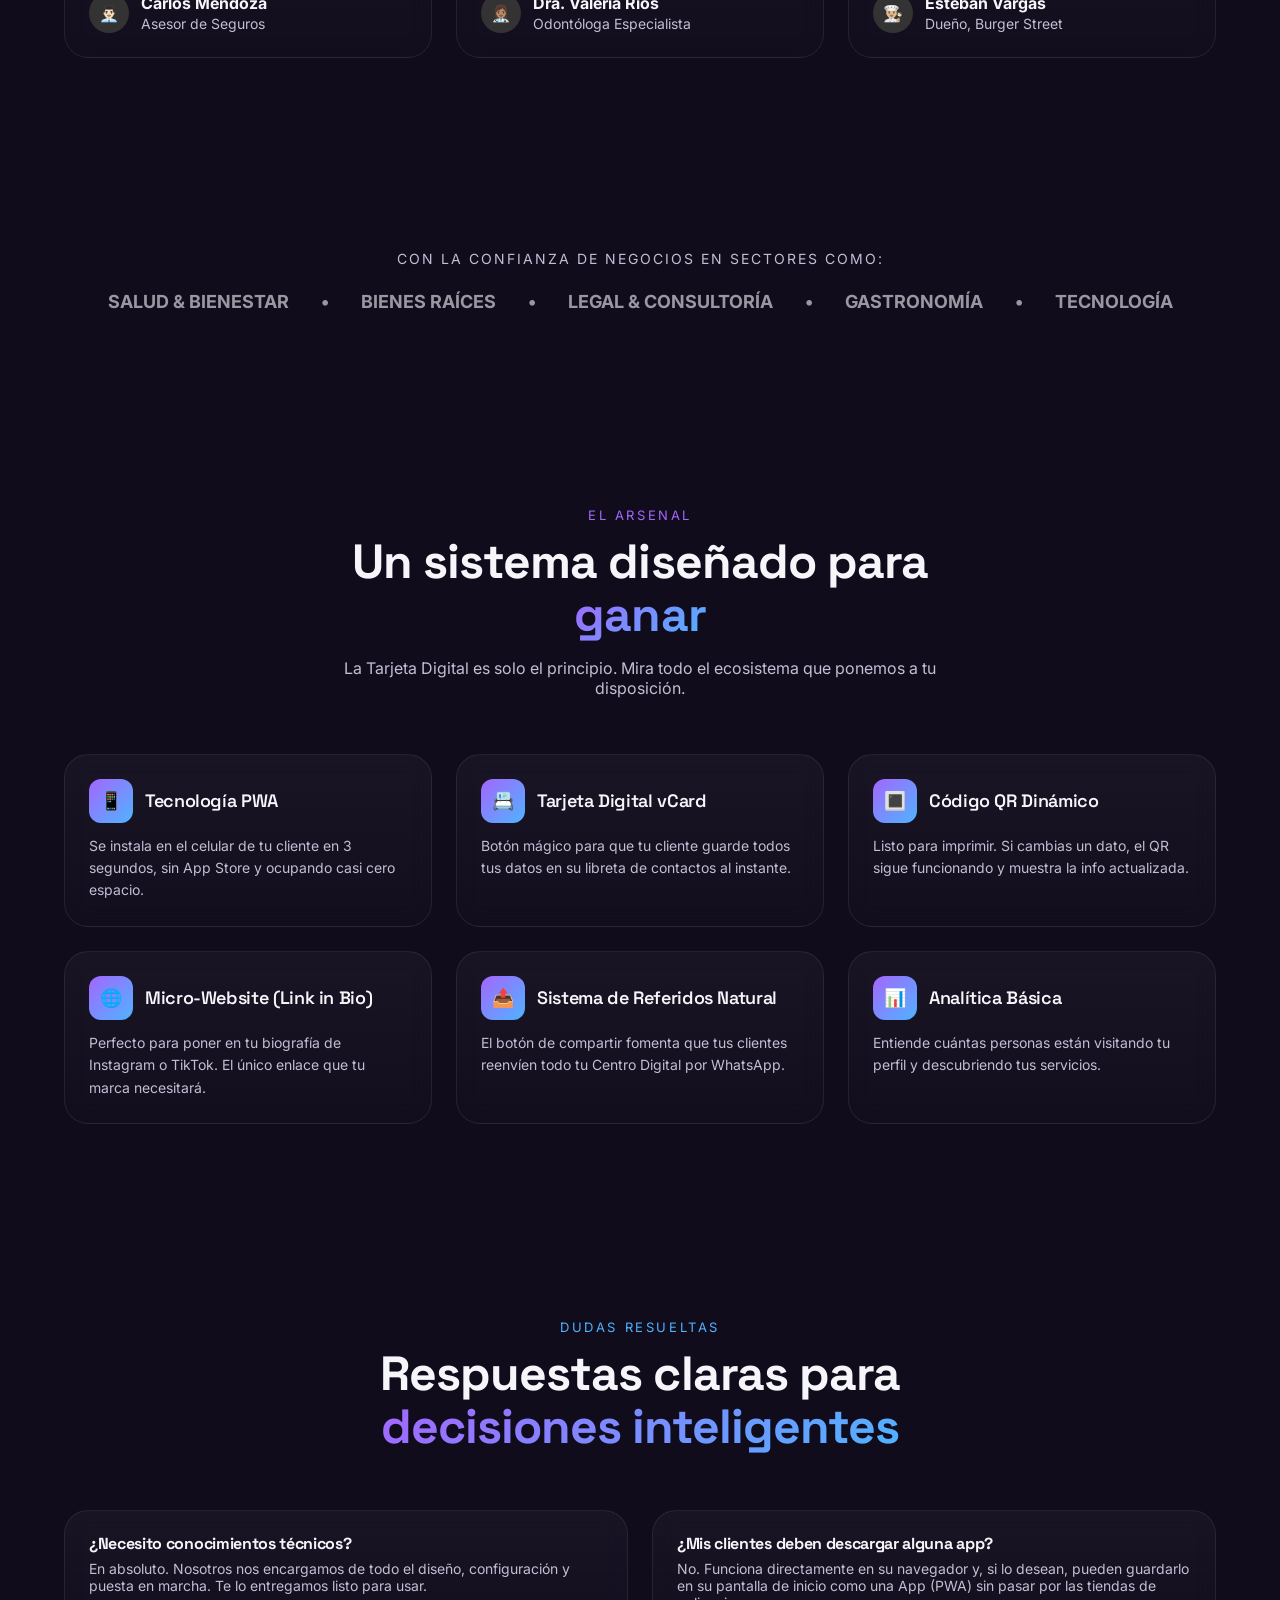
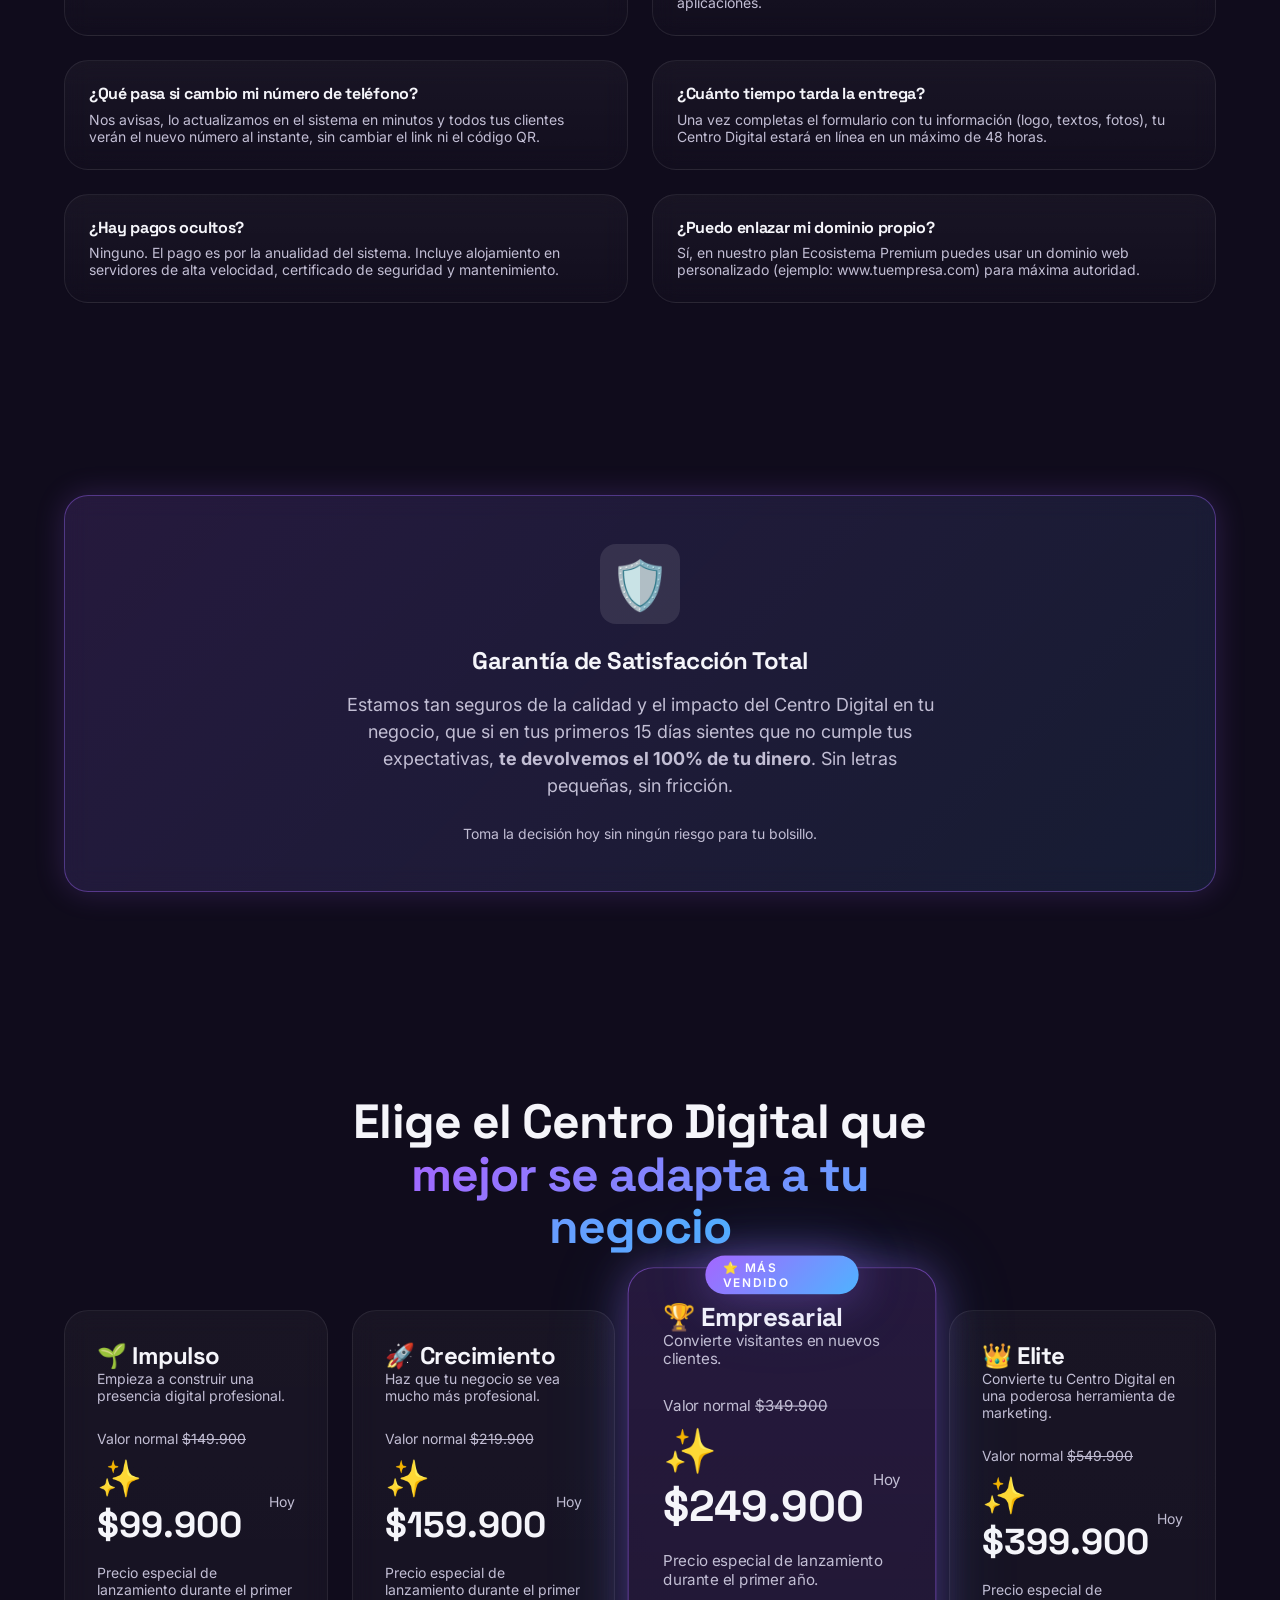
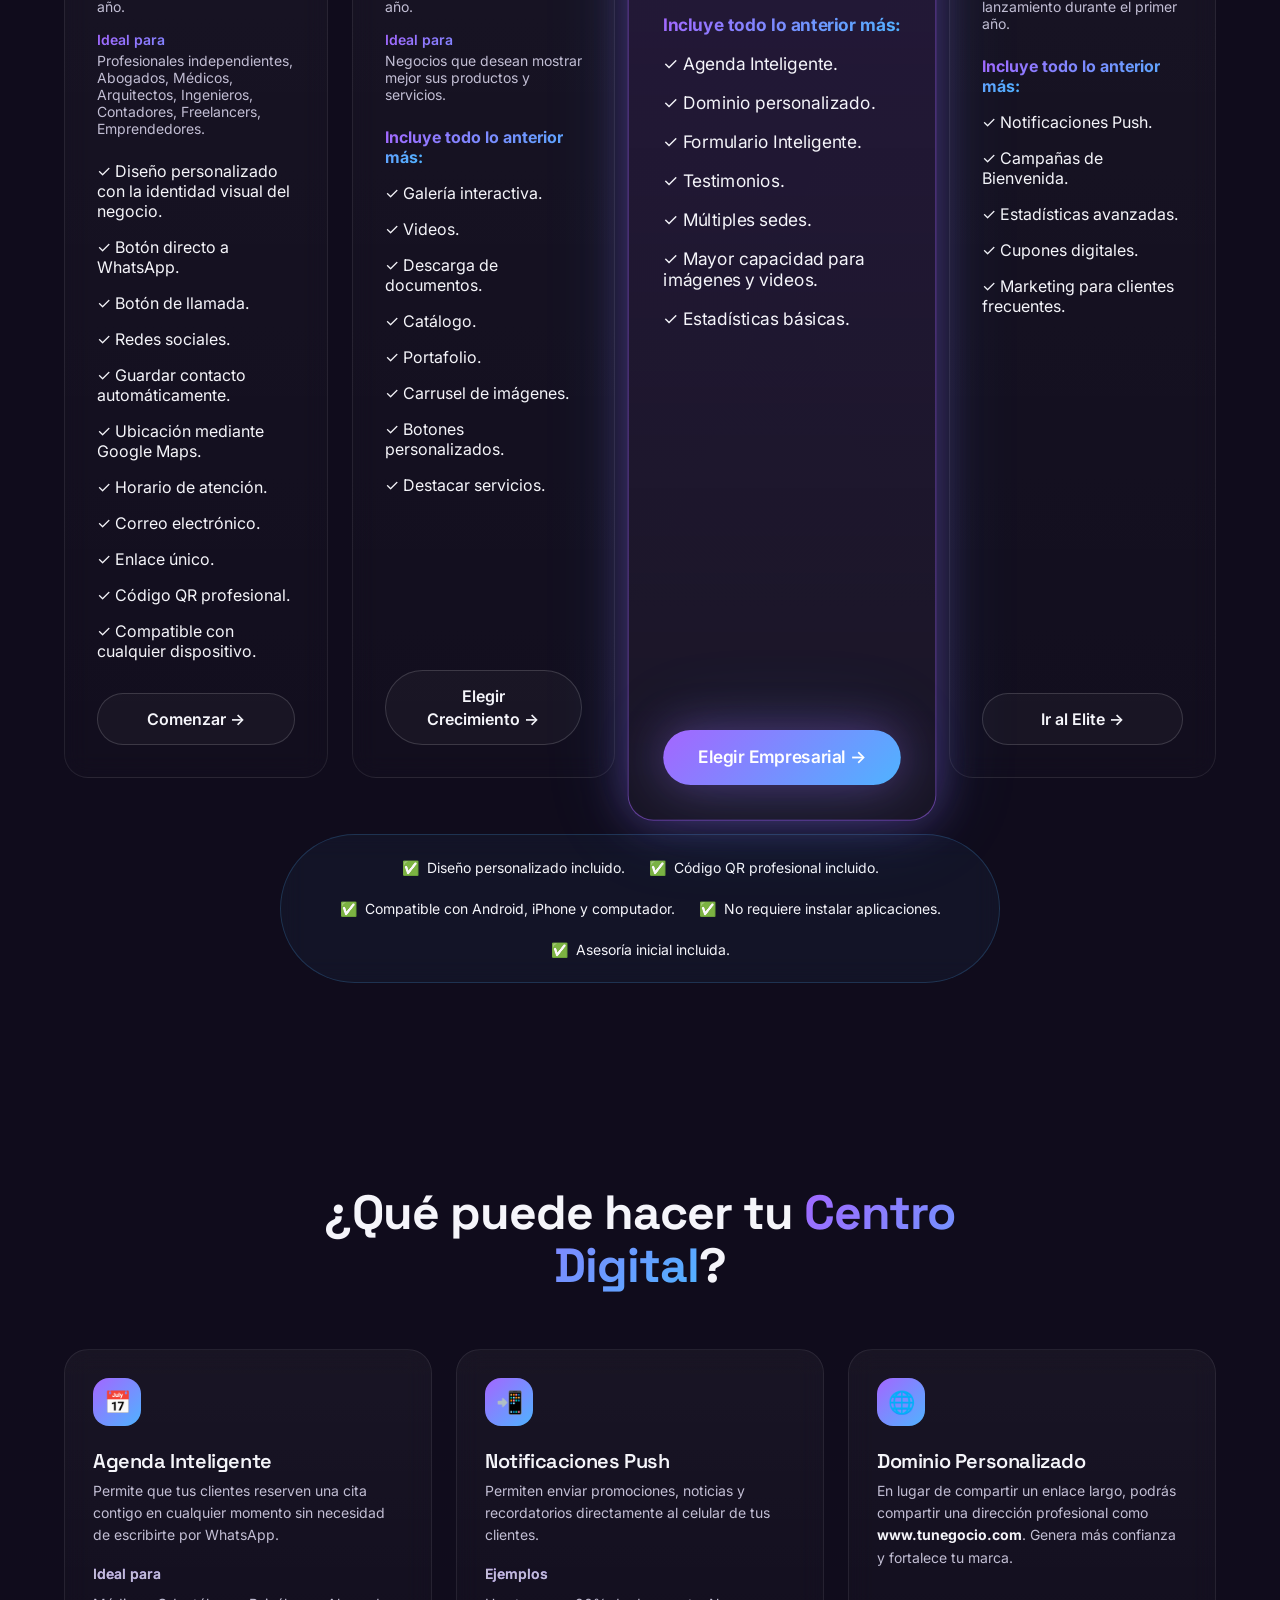
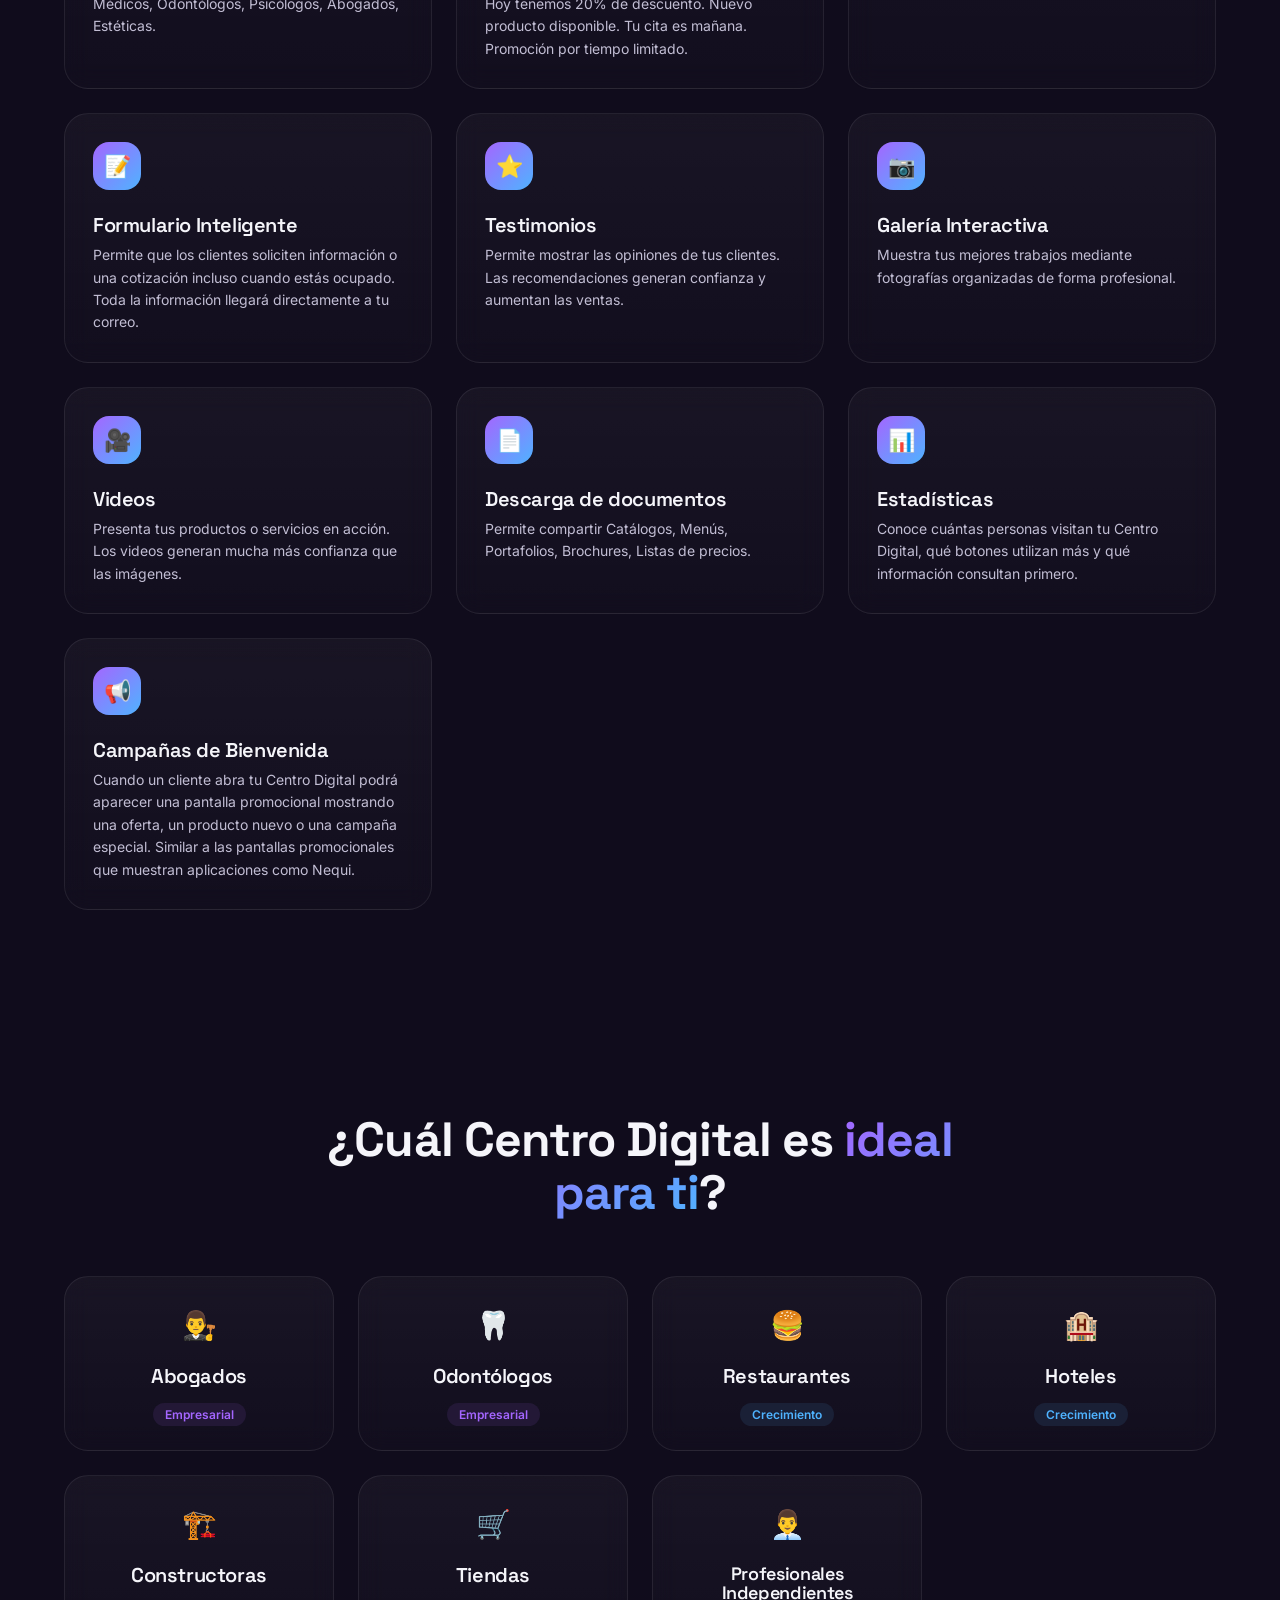
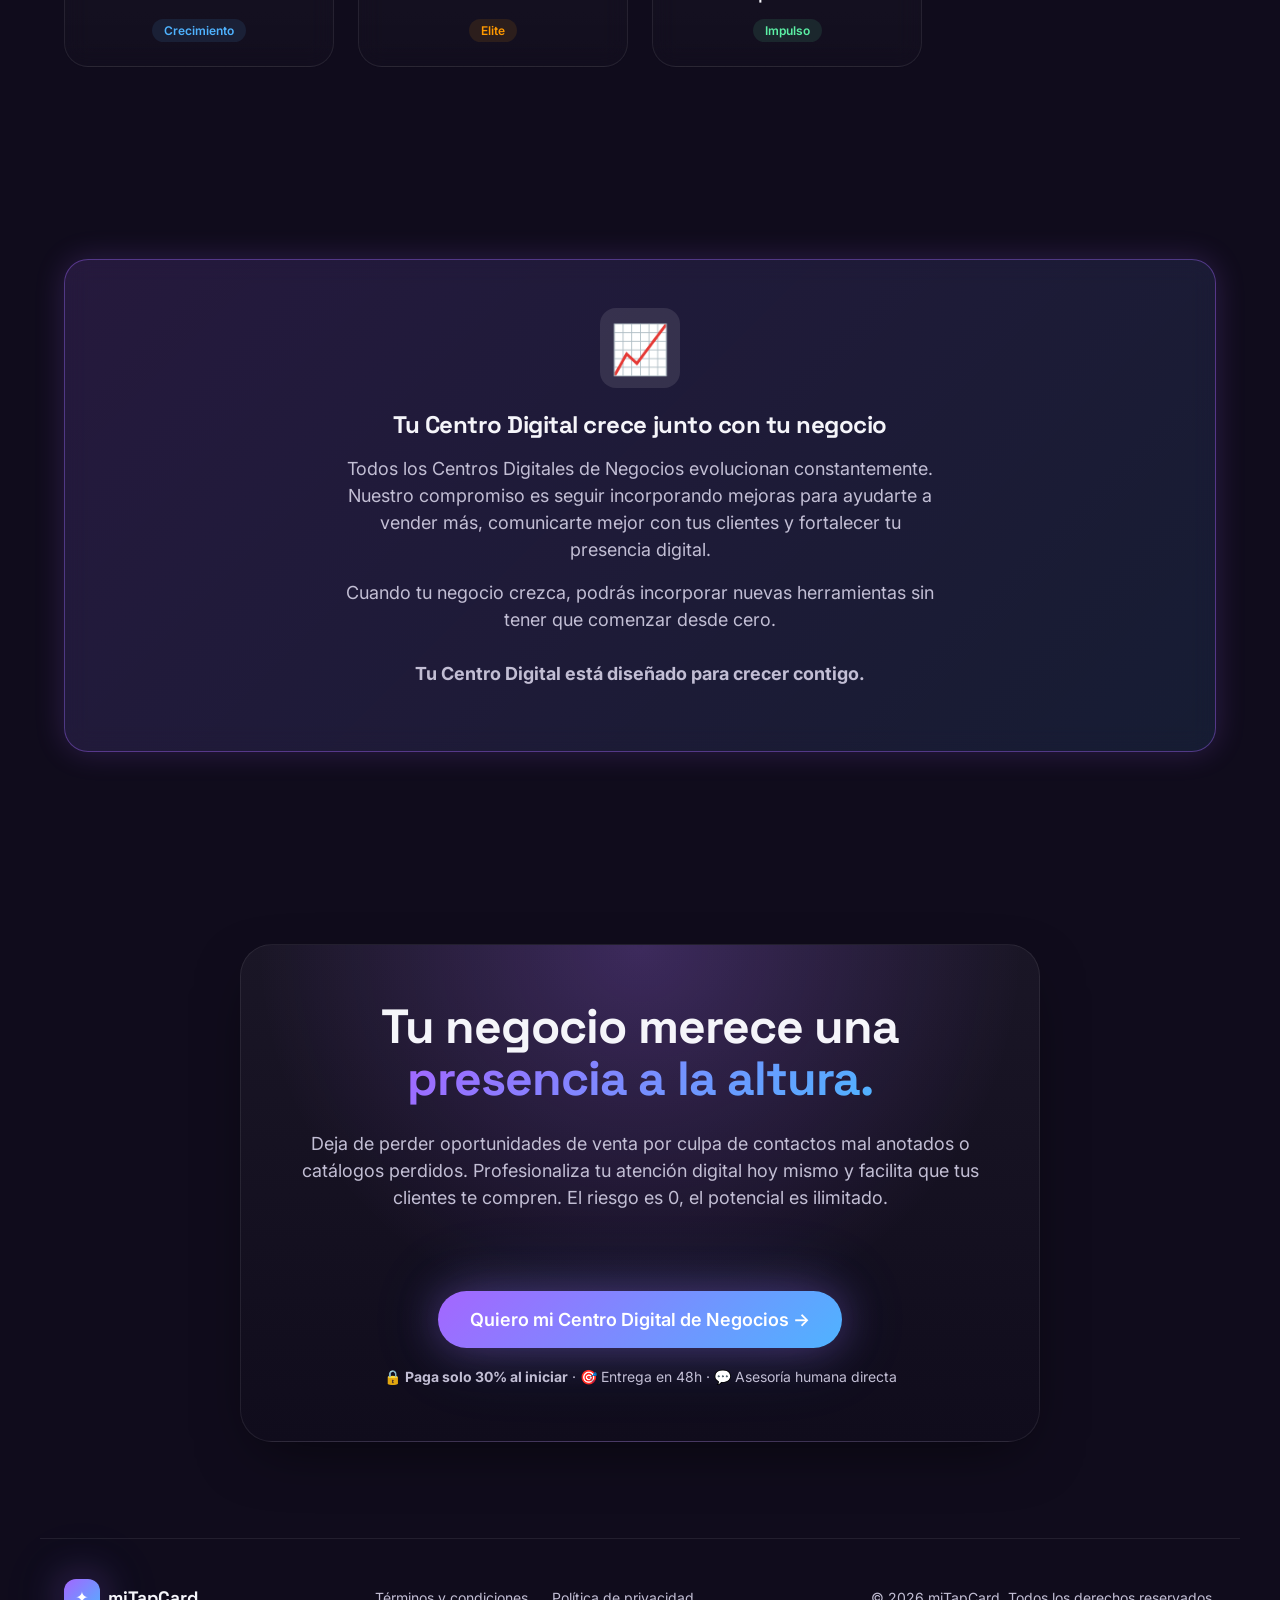
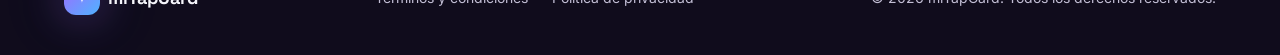
==== commit 7aee59ab: "ajuste a los planes" ====
--- a/index.html
+++ b/index.html
@@ -313,31 +313,7 @@
   </div>
 </section>
 
-<!-- 12. CARACTERÍSTICAS PREMIUM (FUTURO) -->
-<section class="section container">
-  <div class="section-head center">
-    <h2>Una plataforma <span class="text-gradient">preparada para el futuro</span></h2>
-    <p class="muted">El Centro Digital de Negocios está en constante evolución. Estas son las herramientas que pronto se integrarán a tu ecosistema.</p>
-  </div>
-  <div class="grid-4" style="opacity: 0.8;">
-    <div class="glass feature" style="position: relative;">
-      <span class="bonus-chip" style="position:absolute; top:-12px; right: 12px; font-size: 10px;">PRÓXIMAMENTE</span>
-      <span class="ico-badge lg">🤖</span><h3>Chatbot IA</h3><p class="small muted">Respuestas automáticas inteligentes integradas.</p>
-    </div>
-    <div class="glass feature" style="position: relative;">
-      <span class="bonus-chip" style="position:absolute; top:-12px; right: 12px; font-size: 10px;">PRÓXIMAMENTE</span>
-      <span class="ico-badge lg">📅</span><h3>Reservas Nativas</h3><p class="small muted">Sistema de agendamiento sin salir de tu perfil.</p>
-    </div>
-    <div class="glass feature" style="position: relative;">
-      <span class="bonus-chip" style="position:absolute; top:-12px; right: 12px; font-size: 10px;">📈</span>
-      <span class="ico-badge lg">📊</span><h3>CRM Ligero</h3><p class="small muted">Gestiona tus contactos directamente en la nube.</p>
-    </div>
-    <div class="glass feature" style="position: relative;">
-      <span class="bonus-chip" style="position:absolute; top:-12px; right: 12px; font-size: 10px;">PRÓXIMAMENTE</span>
-      <span class="ico-badge lg">🔔</span><h3>Notificaciones Push</h3><p class="small muted">Avisa a tus clientes de nuevas ofertas.</p>
-    </div>
-  </div>
-</section>
+<!-- 12. SECCIÓN ELIMINADA -->
 
 <!-- 13. FAQ -->
 <section class="section container">
@@ -388,58 +364,240 @@
 <!-- 15. PLANES Y PRECIOS -->
 <section id="pricing" class="section container">
   <div class="section-head center">
-    <span class="eyebrow blue">Inversión Inteligente</span>
-    <h2>Planes diseñados para <span class="text-gradient">escalar contigo</span></h2>
-    <p class="muted">Un solo pago anual. Una fracción del costo de un empleado, pero trabajando para ti 24/7.</p>
+    <h2>Elige el Centro Digital que <span class="text-gradient">mejor se adapta a tu negocio</span></h2>
   </div>
   
-  <div class="mini-banner glass" style="margin-top: 12px; background: rgba(79, 179, 255, 0.1); border-color: rgba(79, 179, 255, 0.3);">
-    🤝 <span class="muted"><b>Cero riesgo:</b> Paga solo el <b>30% para iniciar</b> tu configuración, y el 70% restante solo cuando la recibas y estés 100% satisfecho.</span>
-  </div>
-  <div class="grid-3 pricing mt-md">
-    <div class="glass plan">
-      <h3>Conectividad Esencial</h3>
-      <p class="muted small">Para el profesional que quiere centralizar su contacto de forma impecable.</p>
-      <div class="price">$99.000 <small>COP / año</small></div>
-      <span class="bonus-chip">🎁 Incluye Diseño Inicial VIP</span>
-      <ul class="list-check">
-        <li>✓ Integración de Logo e Identidad</li>
-        <li>✓ Botones directos a WhatsApp y Llamada</li>
-        <li>✓ 3 enlaces a redes sociales</li>
-        <li>✓ Guardado automático en Agenda</li>
-        <li>✓ Código QR Profesional</li>
+  <div class="grid-4 pricing mt-md">
+    <!-- Plan 1 -->
+    <div class="glass plan" style="display: flex; flex-direction: column;">
+      <h3>🌱 Impulso</h3>
+      <p class="muted small">Empieza a construir una presencia digital profesional.</p>
+      <div style="margin-top: 24px; margin-bottom: 8px;">
+         <span class="muted small">Valor normal <span style="text-decoration: line-through;">$149.900</span></span>
+      </div>
+      <div class="price" style="margin-top: 0; display: flex; align-items: center; gap: 8px;">✨ $99.900 <span style="font-size: 14px; font-weight: 400; color: var(--muted); font-family: var(--font-sans);">Hoy</span></div>
+      <p class="small muted mt-md">Precio especial de lanzamiento durante el primer año.</p>
+      
+      <div class="mt-md" style="margin-bottom: 24px;">
+        <p class="small text-gradient" style="font-weight: 600; margin-bottom: 4px;">Ideal para</p>
+        <p class="small muted">Profesionales independientes, Abogados, Médicos, Arquitectos, Ingenieros, Contadores, Freelancers, Emprendedores.</p>
+      </div>
+
+      <ul class="list-check" style="margin-top: 0; flex-grow: 1;">
+        <li>✓ Diseño personalizado con la identidad visual del negocio.</li>
+        <li>✓ Botón directo a WhatsApp.</li>
+        <li>✓ Botón de llamada.</li>
+        <li>✓ Redes sociales.</li>
+        <li>✓ Guardar contacto automáticamente.</li>
+        <li>✓ Ubicación mediante Google Maps.</li>
+        <li>✓ Horario de atención.</li>
+        <li>✓ Correo electrónico.</li>
+        <li>✓ Enlace único.</li>
+        <li>✓ Código QR profesional.</li>
+        <li>✓ Compatible con cualquier dispositivo.</li>
       </ul>
-      <a class="btn btn-ghost wa-cta" data-msg="Hola 👋, me interesa iniciar con el Ecosistema Esencial ($99.000 COP/año).">Comenzar →</a>
-    </div>
-    <div class="plan highlight">
-      <span class="badge-top">Recomendado</span>
-      <h3>Vitrina Comercial</h3>
-      <p class="muted small">Para negocios que necesitan mostrar su trabajo y enamorar visualmente.</p>
-      <div class="price">$189.000 <small>COP / año</small></div>
-      <span class="bonus-chip">🎁 Incluye Asesoría CRO</span>
-      <ul class="list-check">
-        <li>✓ <b>Todo lo del plan Esencial</b></li>
-        <li>✓ Galería interactiva (Hasta 8 imágenes)</li>
-        <li>✓ Enlace destacado a tu menú/portafolio</li>
-        <li>✓ Integración de Google Maps</li>
-        <li>✓ Módulo de Testimonios</li>
+      
+      <a class="btn btn-ghost wa-cta" style="margin-top: 32px;" data-msg="Hola 👋&#10;&#10;Estoy interesado en el Centro Digital Impulso y me gustaría recibir más información.">Comenzar →</a>
+    </div>
+
+    <!-- Plan 2 -->
+    <div class="glass plan" style="display: flex; flex-direction: column;">
+      <h3>🚀 Crecimiento</h3>
+      <p class="muted small">Haz que tu negocio se vea mucho más profesional.</p>
+      <div style="margin-top: 24px; margin-bottom: 8px;">
+         <span class="muted small">Valor normal <span style="text-decoration: line-through;">$219.900</span></span>
+      </div>
+      <div class="price" style="margin-top: 0; display: flex; align-items: center; gap: 8px;">✨ $159.900 <span style="font-size: 14px; font-weight: 400; color: var(--muted); font-family: var(--font-sans);">Hoy</span></div>
+      <p class="small muted mt-md">Precio especial de lanzamiento durante el primer año.</p>
+      
+      <div class="mt-md" style="margin-bottom: 24px;">
+        <p class="small text-gradient" style="font-weight: 600; margin-bottom: 4px;">Ideal para</p>
+        <p class="small muted">Negocios que desean mostrar mejor sus productos y servicios.</p>
+      </div>
+
+      <ul class="list-check" style="margin-top: 0; flex-grow: 1;">
+        <li><b class="text-gradient">Incluye todo lo anterior más:</b></li>
+        <li>✓ Galería interactiva.</li>
+        <li>✓ Videos.</li>
+        <li>✓ Descarga de documentos.</li>
+        <li>✓ Catálogo.</li>
+        <li>✓ Portafolio.</li>
+        <li>✓ Carrusel de imágenes.</li>
+        <li>✓ Botones personalizados.</li>
+        <li>✓ Destacar servicios.</li>
       </ul>
-      <a class="btn btn-glow wa-cta" data-msg="Hola 👋, quiero implementar el Ecosistema Vitrina ($189.000 COP/año).">Elegir Vitrina →</a>
-    </div>
-    <div class="glass plan">
-      <h3>Ecosistema Premium</h3>
-      <p class="muted small">Para empresas que quieren automatizar su captación y agendamiento.</p>
-      <div class="price">$299.000 <small>COP / año</small></div>
-      <span class="bonus-chip">🎁 Incluye Prioridad Soporte</span>
-      <ul class="list-check">
-        <li>✓ <b>Todo lo del plan Vitrina</b></li>
-        <li>✓ Integración de Agenda Online (Calendly)</li>
-        <li>✓ Opción de Dominio Web Propio</li>
-        <li>✓ Formulario de captación de leads</li>
-        <li>✓ Estadísticas de visitas</li>
+      
+      <a class="btn btn-ghost wa-cta" style="margin-top: 32px;" data-msg="Hola 👋&#10;&#10;Estoy interesado en el Centro Digital Crecimiento y quisiera conocer el proceso para adquirirlo.">Elegir Crecimiento →</a>
+    </div>
+
+    <!-- Plan 3 -->
+    <div class="plan highlight" style="transform: scale(1.08); z-index: 2; display: flex; flex-direction: column;">
+      <span class="badge-top">⭐ MÁS VENDIDO</span>
+      <h3>🏆 Empresarial</h3>
+      <p class="muted small">Convierte visitantes en nuevos clientes.</p>
+      <div style="margin-top: 24px; margin-bottom: 8px;">
+         <span class="muted small">Valor normal <span style="text-decoration: line-through;">$349.900</span></span>
+      </div>
+      <div class="price" style="margin-top: 0; display: flex; align-items: center; gap: 8px; font-size: 40px;">✨ $249.900 <span style="font-size: 14px; font-weight: 400; color: var(--muted); font-family: var(--font-sans);">Hoy</span></div>
+      <p class="small muted mt-md">Precio especial de lanzamiento durante el primer año.</p>
+      
+      <ul class="list-check" style="margin-top: 24px; flex-grow: 1;">
+        <li><b class="text-gradient">Incluye todo lo anterior más:</b></li>
+        <li>✓ Agenda Inteligente.</li>
+        <li>✓ Dominio personalizado.</li>
+        <li>✓ Formulario Inteligente.</li>
+        <li>✓ Testimonios.</li>
+        <li>✓ Múltiples sedes.</li>
+        <li>✓ Mayor capacidad para imágenes y videos.</li>
+        <li>✓ Estadísticas básicas.</li>
       </ul>
-      <a class="btn btn-ghost wa-cta" data-msg="Hola 👋, mi negocio necesita el Ecosistema Premium ($299.000 COP/año).">Ir al Premium →</a>
-    </div>
+      <a class="btn btn-glow wa-cta" style="margin-top: 32px;" data-msg="Hola 👋&#10;&#10;Estoy interesado en el Centro Digital Empresarial y deseo recibir asesoría para comenzar.">Elegir Empresarial →</a>
+    </div>
+
+    <!-- Plan 4 -->
+    <div class="glass plan" style="display: flex; flex-direction: column;">
+      <h3>👑 Elite</h3>
+      <p class="muted small">Convierte tu Centro Digital en una poderosa herramienta de marketing.</p>
+      <div style="margin-top: 24px; margin-bottom: 8px;">
+         <span class="muted small">Valor normal <span style="text-decoration: line-through;">$549.900</span></span>
+      </div>
+      <div class="price" style="margin-top: 0; display: flex; align-items: center; gap: 8px;">✨ $399.900 <span style="font-size: 14px; font-weight: 400; color: var(--muted); font-family: var(--font-sans);">Hoy</span></div>
+      <p class="small muted mt-md">Precio especial de lanzamiento durante el primer año.</p>
+      
+      <ul class="list-check" style="margin-top: 24px; flex-grow: 1;">
+        <li><b class="text-gradient">Incluye todo lo anterior más:</b></li>
+        <li>✓ Notificaciones Push.</li>
+        <li>✓ Campañas de Bienvenida.</li>
+        <li>✓ Estadísticas avanzadas.</li>
+        <li>✓ Cupones digitales.</li>
+        <li>✓ Marketing para clientes frecuentes.</li>
+      </ul>
+      <a class="btn btn-ghost wa-cta" style="margin-top: 32px;" data-msg="Hola 👋&#10;&#10;Estoy interesado en el Centro Digital Elite y quisiera recibir más información.">Ir al Elite →</a>
+    </div>
+  </div>
+  
+  <!-- Trust Franja -->
+  <div class="mini-banner glass" style="margin-top: 56px; background: rgba(79, 179, 255, 0.05); border-color: rgba(79, 179, 255, 0.2); display: flex; flex-wrap: wrap; justify-content: center; gap: 24px; padding: 24px;">
+    <span class="muted" style="display: flex; align-items: center; gap: 8px;">✅ <span class="fg">Diseño personalizado incluido.</span></span>
+    <span class="muted" style="display: flex; align-items: center; gap: 8px;">✅ <span class="fg">Código QR profesional incluido.</span></span>
+    <span class="muted" style="display: flex; align-items: center; gap: 8px;">✅ <span class="fg">Compatible con Android, iPhone y computador.</span></span>
+    <span class="muted" style="display: flex; align-items: center; gap: 8px;">✅ <span class="fg">No requiere instalar aplicaciones.</span></span>
+    <span class="muted" style="display: flex; align-items: center; gap: 8px;">✅ <span class="fg">Asesoría inicial incluida.</span></span>
+  </div>
+</section>
+
+<!-- 15.1. QUÉ PUEDE HACER -->
+<section class="section container">
+  <div class="section-head center">
+    <h2>¿Qué puede hacer tu <span class="text-gradient">Centro Digital</span>?</h2>
+  </div>
+  <div class="grid-3">
+    <div class="glass feature">
+      <span class="ico-badge lg" style="margin-bottom: 16px;">📅</span>
+      <h3>Agenda Inteligente</h3>
+      <p class="muted mt-md">Permite que tus clientes reserven una cita contigo en cualquier momento sin necesidad de escribirte por WhatsApp.</p>
+      <div class="mt-md small"><p class="text-gradient" style="font-weight: 600; margin-bottom: 4px;">Ideal para</p><p class="muted">Médicos, Odontólogos, Psicólogos, Abogados, Estéticas.</p></div>
+    </div>
+    <div class="glass feature">
+      <span class="ico-badge lg" style="margin-bottom: 16px;">📲</span>
+      <h3>Notificaciones Push</h3>
+      <p class="muted mt-md">Permiten enviar promociones, noticias y recordatorios directamente al celular de tus clientes.</p>
+      <div class="mt-md small"><p class="text-gradient" style="font-weight: 600; margin-bottom: 4px;">Ejemplos</p><p class="muted">Hoy tenemos 20% de descuento. Nuevo producto disponible. Tu cita es mañana. Promoción por tiempo limitado.</p></div>
+    </div>
+    <div class="glass feature">
+      <span class="ico-badge lg" style="margin-bottom: 16px;">🌐</span>
+      <h3>Dominio Personalizado</h3>
+      <p class="muted mt-md">En lugar de compartir un enlace largo, podrás compartir una dirección profesional como <b class="fg">www.tunegocio.com</b>. Genera más confianza y fortalece tu marca.</p>
+    </div>
+    <div class="glass feature">
+      <span class="ico-badge lg" style="margin-bottom: 16px;">📝</span>
+      <h3>Formulario Inteligente</h3>
+      <p class="muted mt-md">Permite que los clientes soliciten información o una cotización incluso cuando estás ocupado. Toda la información llegará directamente a tu correo.</p>
+    </div>
+    <div class="glass feature">
+      <span class="ico-badge lg" style="margin-bottom: 16px;">⭐</span>
+      <h3>Testimonios</h3>
+      <p class="muted mt-md">Permite mostrar las opiniones de tus clientes. Las recomendaciones generan confianza y aumentan las ventas.</p>
+    </div>
+    <div class="glass feature">
+      <span class="ico-badge lg" style="margin-bottom: 16px;">📷</span>
+      <h3>Galería Interactiva</h3>
+      <p class="muted mt-md">Muestra tus mejores trabajos mediante fotografías organizadas de forma profesional.</p>
+    </div>
+    <div class="glass feature">
+      <span class="ico-badge lg" style="margin-bottom: 16px;">🎥</span>
+      <h3>Videos</h3>
+      <p class="muted mt-md">Presenta tus productos o servicios en acción. Los videos generan mucha más confianza que las imágenes.</p>
+    </div>
+    <div class="glass feature">
+      <span class="ico-badge lg" style="margin-bottom: 16px;">📄</span>
+      <h3>Descarga de documentos</h3>
+      <p class="muted mt-md">Permite compartir Catálogos, Menús, Portafolios, Brochures, Listas de precios.</p>
+    </div>
+    <div class="glass feature">
+      <span class="ico-badge lg" style="margin-bottom: 16px;">📊</span>
+      <h3>Estadísticas</h3>
+      <p class="muted mt-md">Conoce cuántas personas visitan tu Centro Digital, qué botones utilizan más y qué información consultan primero.</p>
+    </div>
+    <div class="glass feature">
+      <span class="ico-badge lg" style="margin-bottom: 16px;">📢</span>
+      <h3>Campañas de Bienvenida</h3>
+      <p class="muted mt-md">Cuando un cliente abra tu Centro Digital podrá aparecer una pantalla promocional mostrando una oferta, un producto nuevo o una campaña especial. Similar a las pantallas promocionales que muestran aplicaciones como Nequi.</p>
+    </div>
+  </div>
+</section>
+
+<!-- 15.2. CUÁL ES IDEAL PARA TI -->
+<section class="section container">
+  <div class="section-head center">
+    <h2>¿Cuál Centro Digital es <span class="text-gradient">ideal para ti</span>?</h2>
+  </div>
+  <div class="grid-4" style="text-align: center;">
+    <div class="glass feature" style="padding: 24px; display: flex; flex-direction: column; justify-content: center;">
+      <span class="ico-badge lg" style="margin: 0 auto 16px; font-size: 28px; background: transparent; box-shadow: none;">👨‍⚖️</span>
+      <h3 style="margin-top: 0; margin-bottom: 16px;">Abogados</h3>
+      <span class="bonus-chip" style="align-self: center; margin-top: auto; background: rgba(164, 102, 255, 0.1); color: var(--neon-violet);">Empresarial</span>
+    </div>
+    <div class="glass feature" style="padding: 24px; display: flex; flex-direction: column; justify-content: center;">
+      <span class="ico-badge lg" style="margin: 0 auto 16px; font-size: 28px; background: transparent; box-shadow: none;">🦷</span>
+      <h3 style="margin-top: 0; margin-bottom: 16px;">Odontólogos</h3>
+      <span class="bonus-chip" style="align-self: center; margin-top: auto; background: rgba(164, 102, 255, 0.1); color: var(--neon-violet);">Empresarial</span>
+    </div>
+    <div class="glass feature" style="padding: 24px; display: flex; flex-direction: column; justify-content: center;">
+      <span class="ico-badge lg" style="margin: 0 auto 16px; font-size: 28px; background: transparent; box-shadow: none;">🍔</span>
+      <h3 style="margin-top: 0; margin-bottom: 16px;">Restaurantes</h3>
+      <span class="bonus-chip" style="align-self: center; margin-top: auto; background: rgba(79, 179, 255, 0.1); color: var(--neon-blue);">Crecimiento</span>
+    </div>
+    <div class="glass feature" style="padding: 24px; display: flex; flex-direction: column; justify-content: center;">
+      <span class="ico-badge lg" style="margin: 0 auto 16px; font-size: 28px; background: transparent; box-shadow: none;">🏨</span>
+      <h3 style="margin-top: 0; margin-bottom: 16px;">Hoteles</h3>
+      <span class="bonus-chip" style="align-self: center; margin-top: auto; background: rgba(79, 179, 255, 0.1); color: var(--neon-blue);">Crecimiento</span>
+    </div>
+    <div class="glass feature" style="padding: 24px; display: flex; flex-direction: column; justify-content: center;">
+      <span class="ico-badge lg" style="margin: 0 auto 16px; font-size: 28px; background: transparent; box-shadow: none;">🏗️</span>
+      <h3 style="margin-top: 0; margin-bottom: 16px;">Constructoras</h3>
+      <span class="bonus-chip" style="align-self: center; margin-top: auto; background: rgba(79, 179, 255, 0.1); color: var(--neon-blue);">Crecimiento</span>
+    </div>
+    <div class="glass feature" style="padding: 24px; display: flex; flex-direction: column; justify-content: center;">
+      <span class="ico-badge lg" style="margin: 0 auto 16px; font-size: 28px; background: transparent; box-shadow: none;">🛒</span>
+      <h3 style="margin-top: 0; margin-bottom: 16px;">Tiendas</h3>
+      <span class="bonus-chip" style="align-self: center; margin-top: auto; background: rgba(255, 153, 0, 0.1); color: #ff9900;">Elite</span>
+    </div>
+    <div class="glass feature" style="padding: 24px; display: flex; flex-direction: column; justify-content: center;">
+      <span class="ico-badge lg" style="margin: 0 auto 16px; font-size: 28px; background: transparent; box-shadow: none;">👨‍💼</span>
+      <h3 style="margin-top: 0; margin-bottom: 16px; font-size: 18px;">Profesionales Independientes</h3>
+      <span class="bonus-chip" style="align-self: center; margin-top: auto; background: rgba(92, 240, 165, 0.1); color: var(--neon-green);">Impulso</span>
+    </div>
+  </div>
+</section>
+
+<!-- 15.3. CRECE CONTIGO -->
+<section class="section container">
+  <div class="glass bonus-highlight" style="padding: 48px; text-align: center; border-radius: 24px;">
+    <span class="ico-badge lg" style="margin: 0 auto 24px; font-size: 48px; width: 80px; height: 80px; background: rgba(255,255,255,0.1);">📈</span>
+    <h2>Tu Centro Digital crece junto con tu negocio</h2>
+    <p class="lead" style="margin: 16px auto; max-width: 600px;">Todos los Centros Digitales de Negocios evolucionan constantemente. Nuestro compromiso es seguir incorporando mejoras para ayudarte a vender más, comunicarte mejor con tus clientes y fortalecer tu presencia digital.</p>
+    <p class="lead" style="margin: 16px auto; max-width: 600px;">Cuando tu negocio crezca, podrás incorporar nuevas herramientas sin tener que comenzar desde cero.<br><br><b>Tu Centro Digital está diseñado para crecer contigo.</b></p>
   </div>
 </section>
 
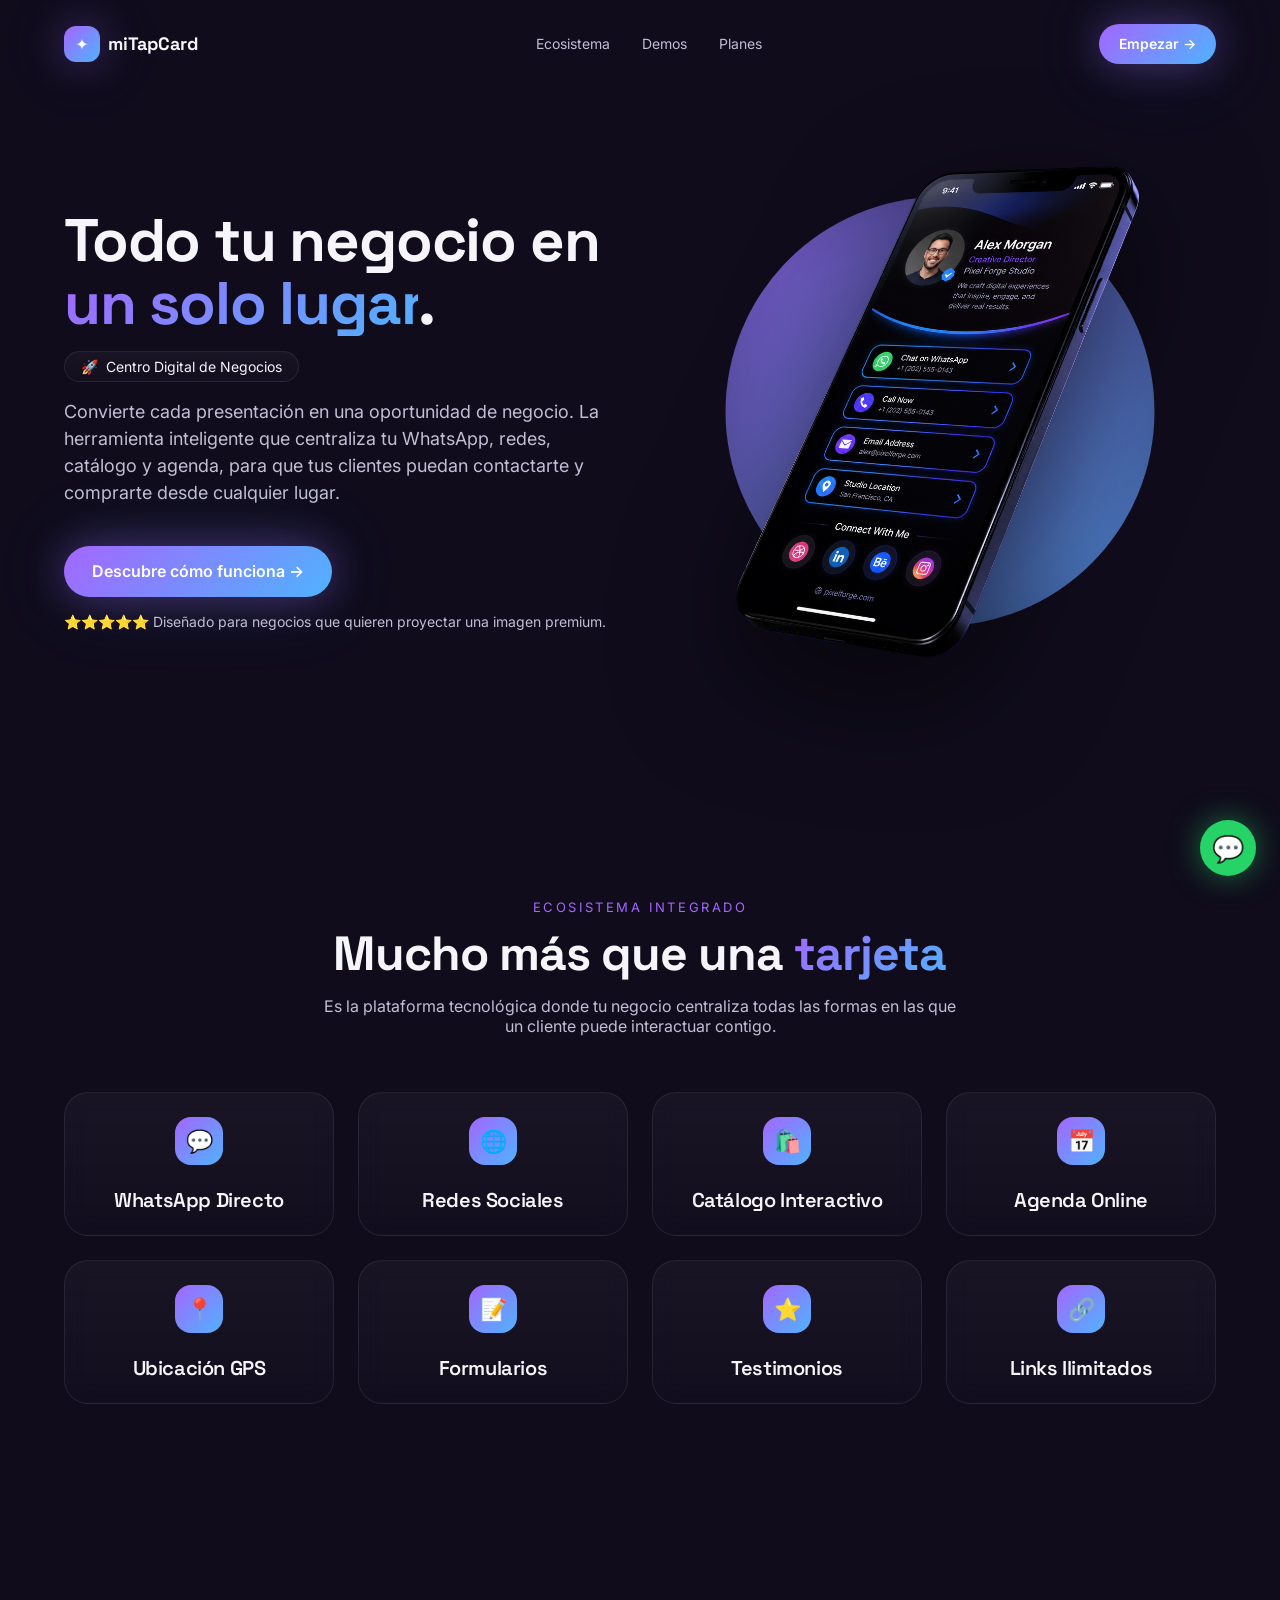
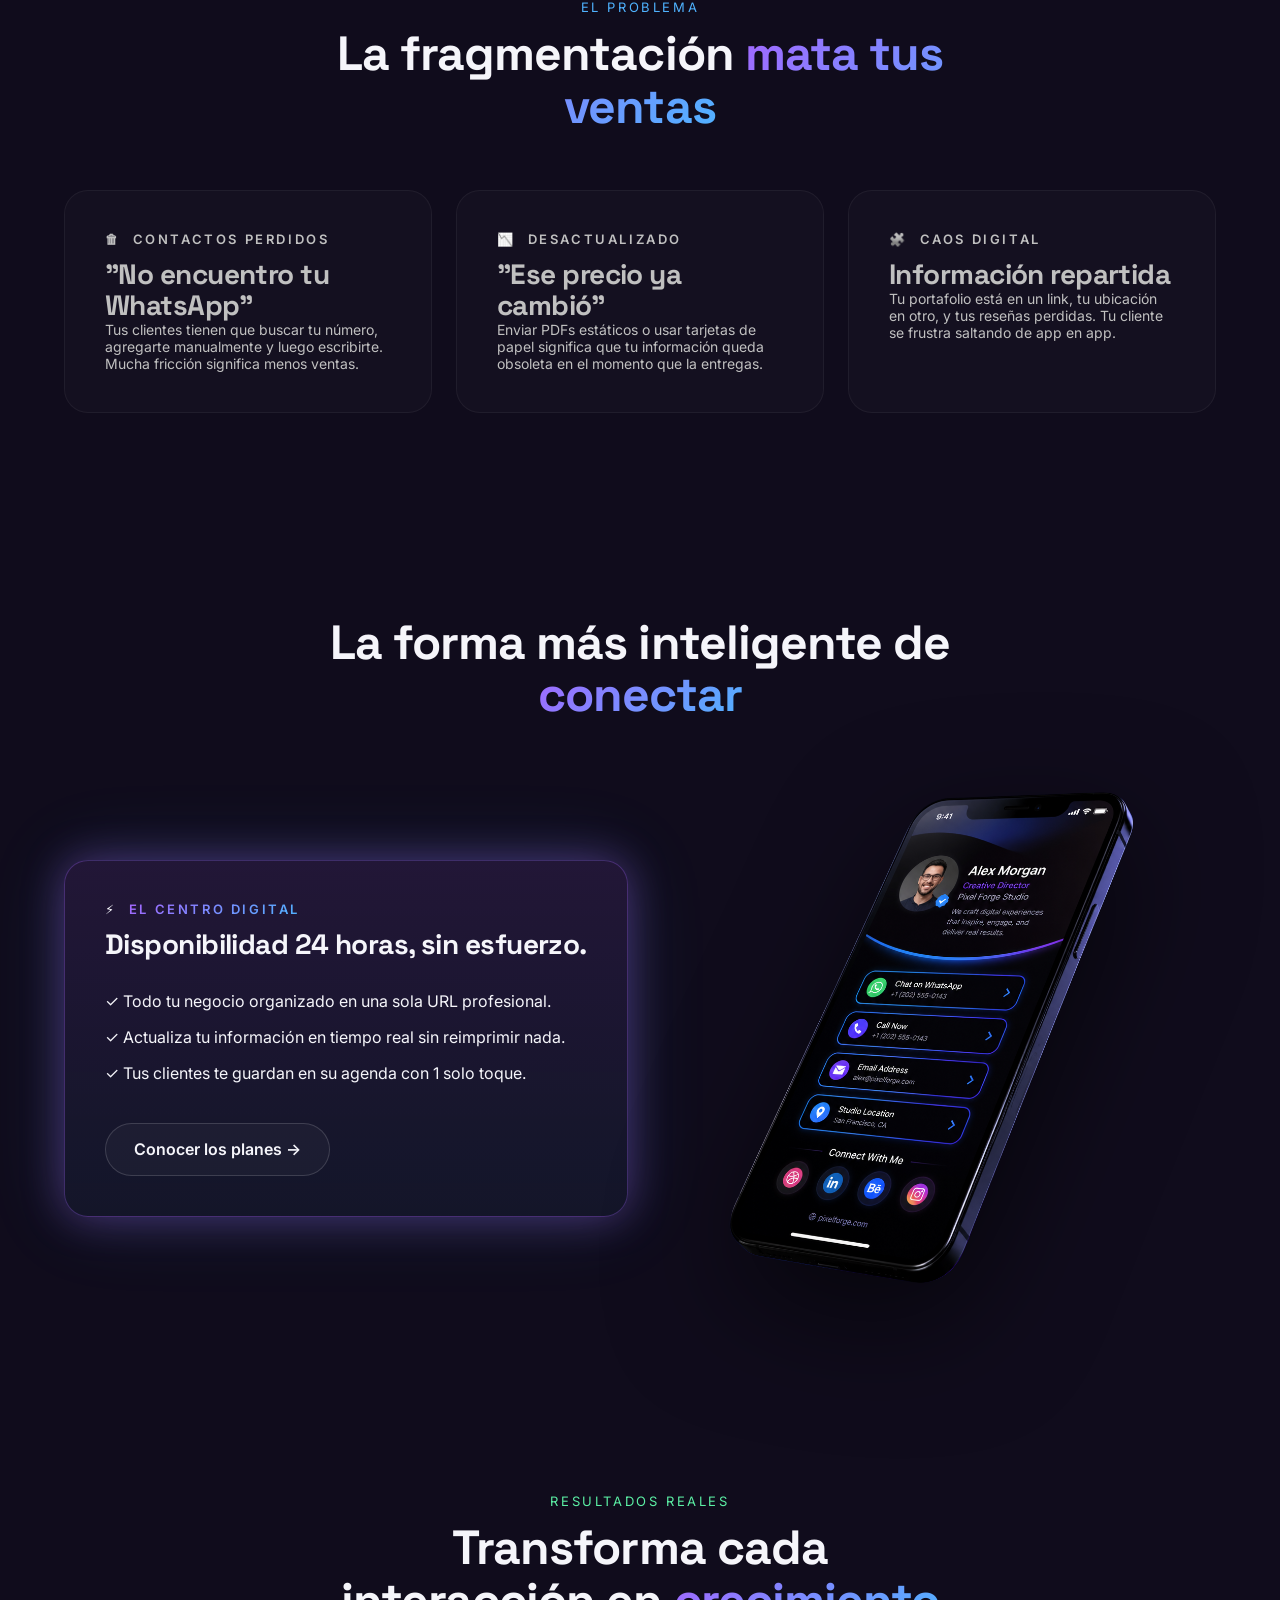
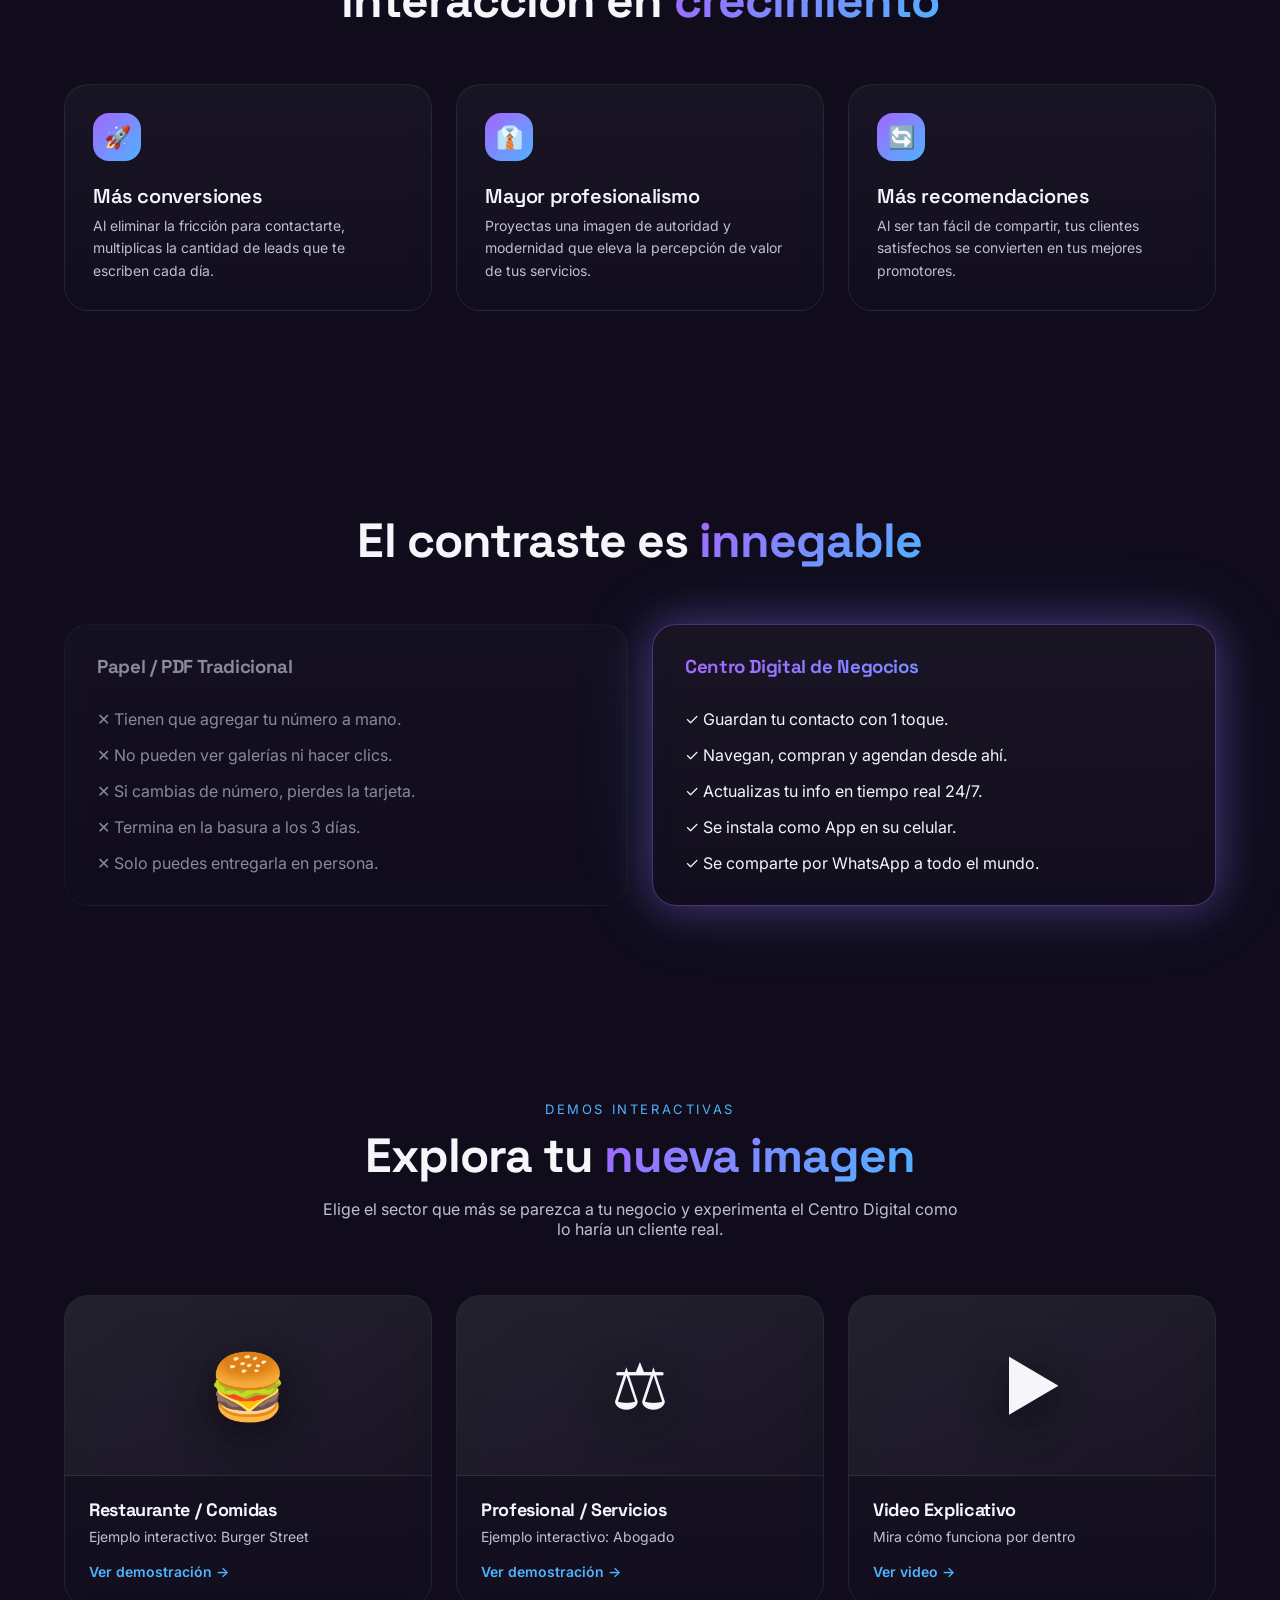
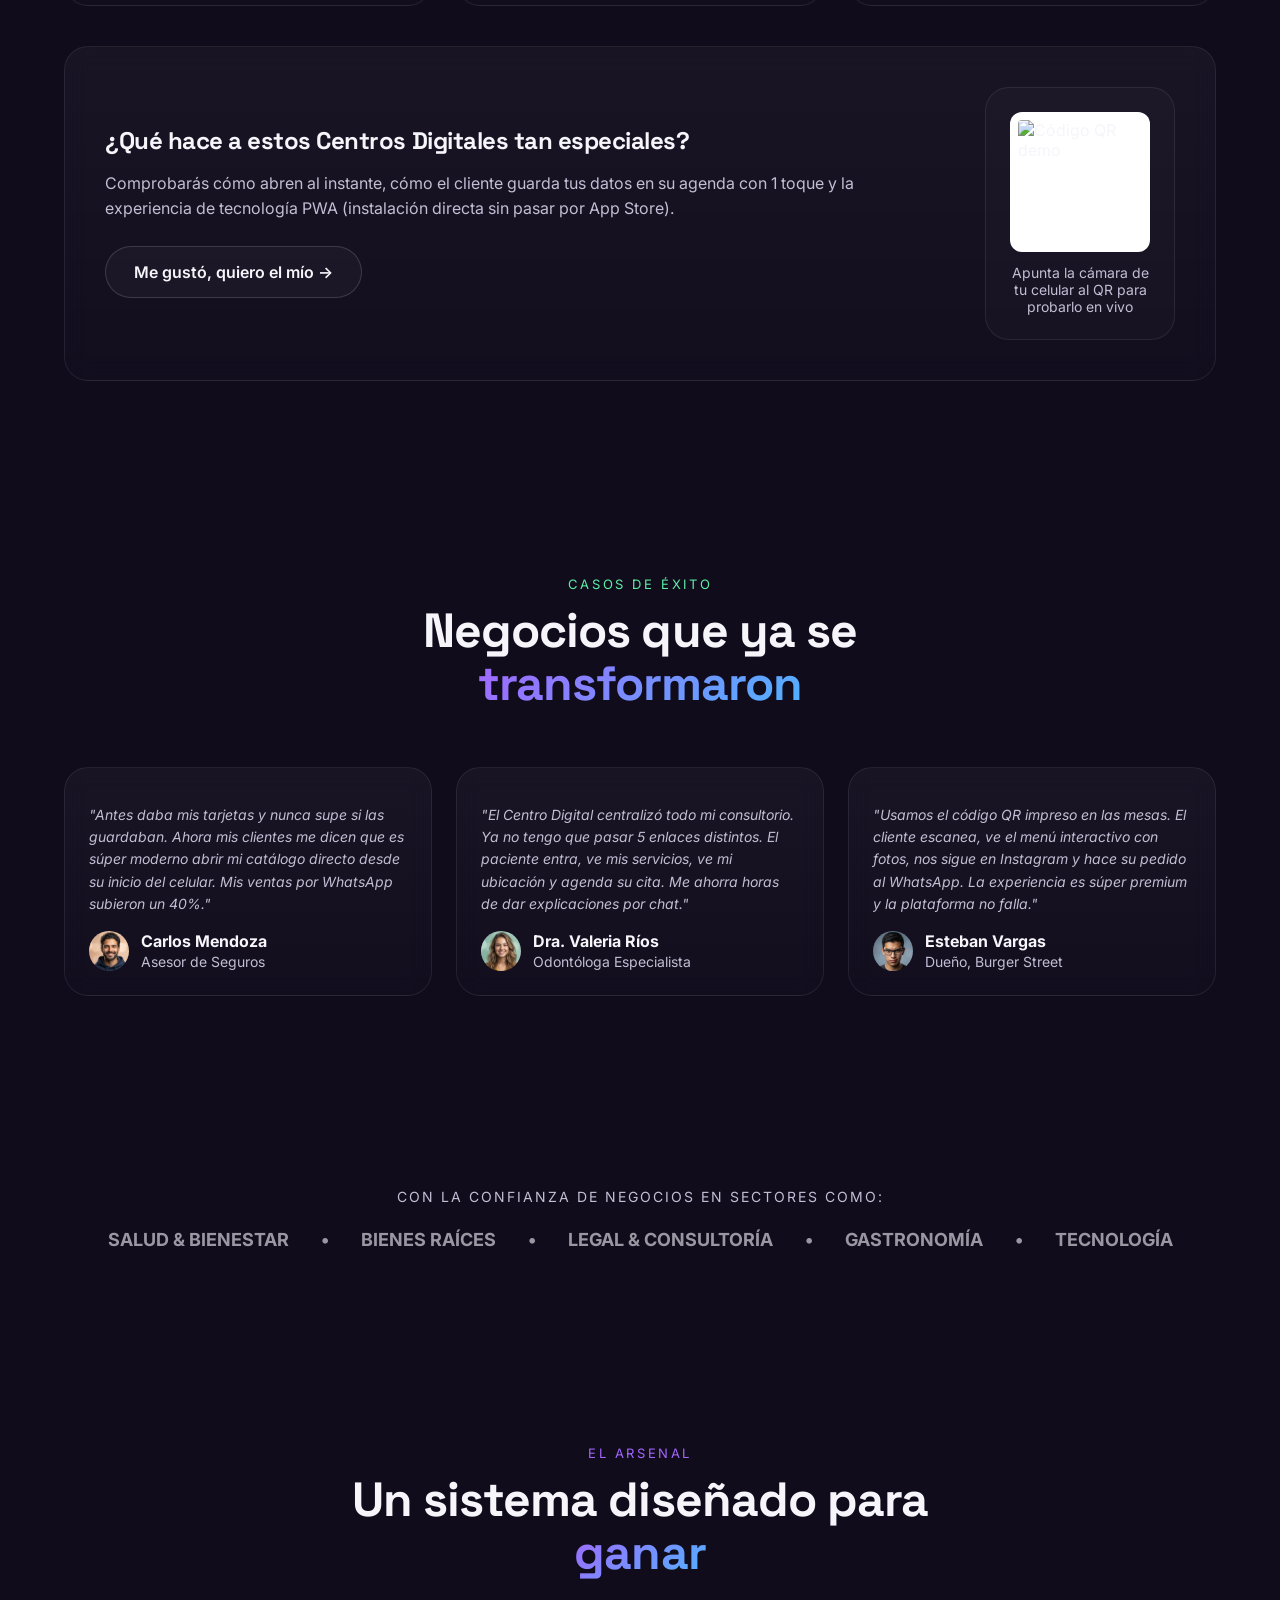
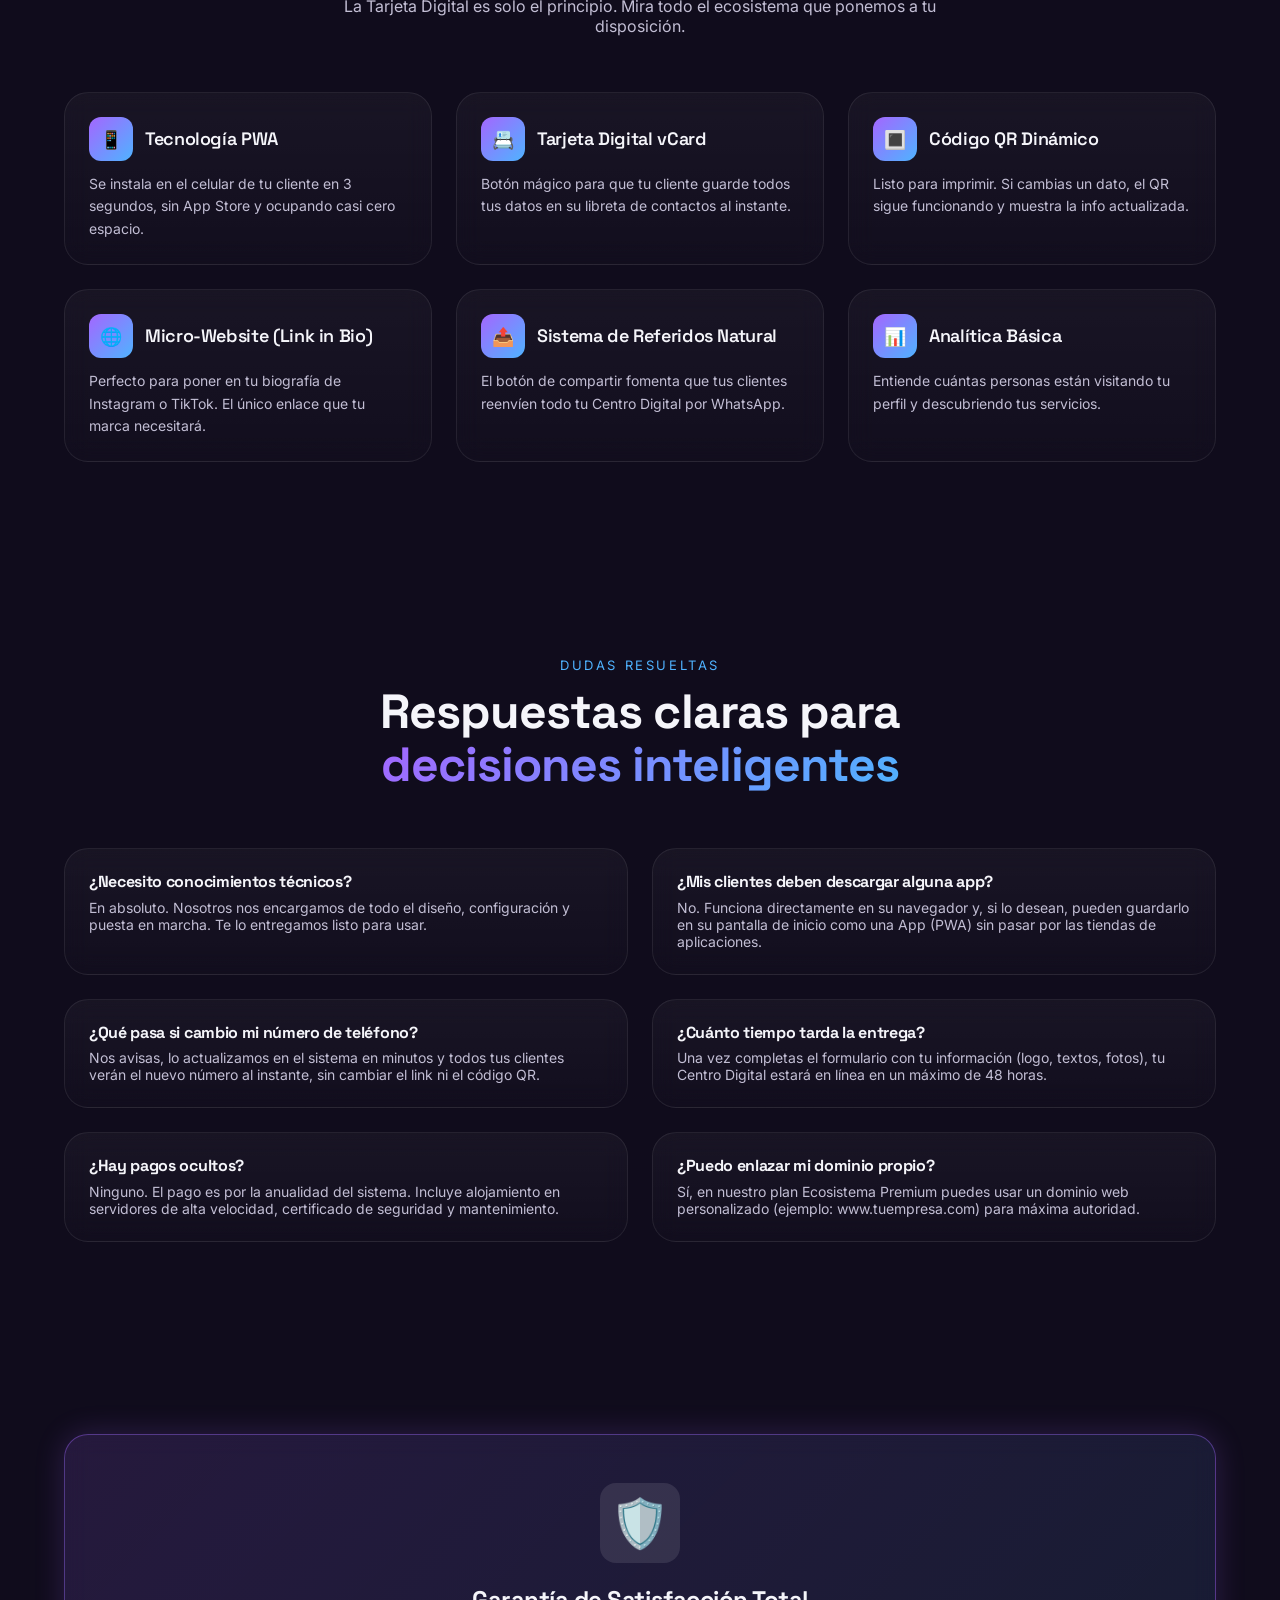
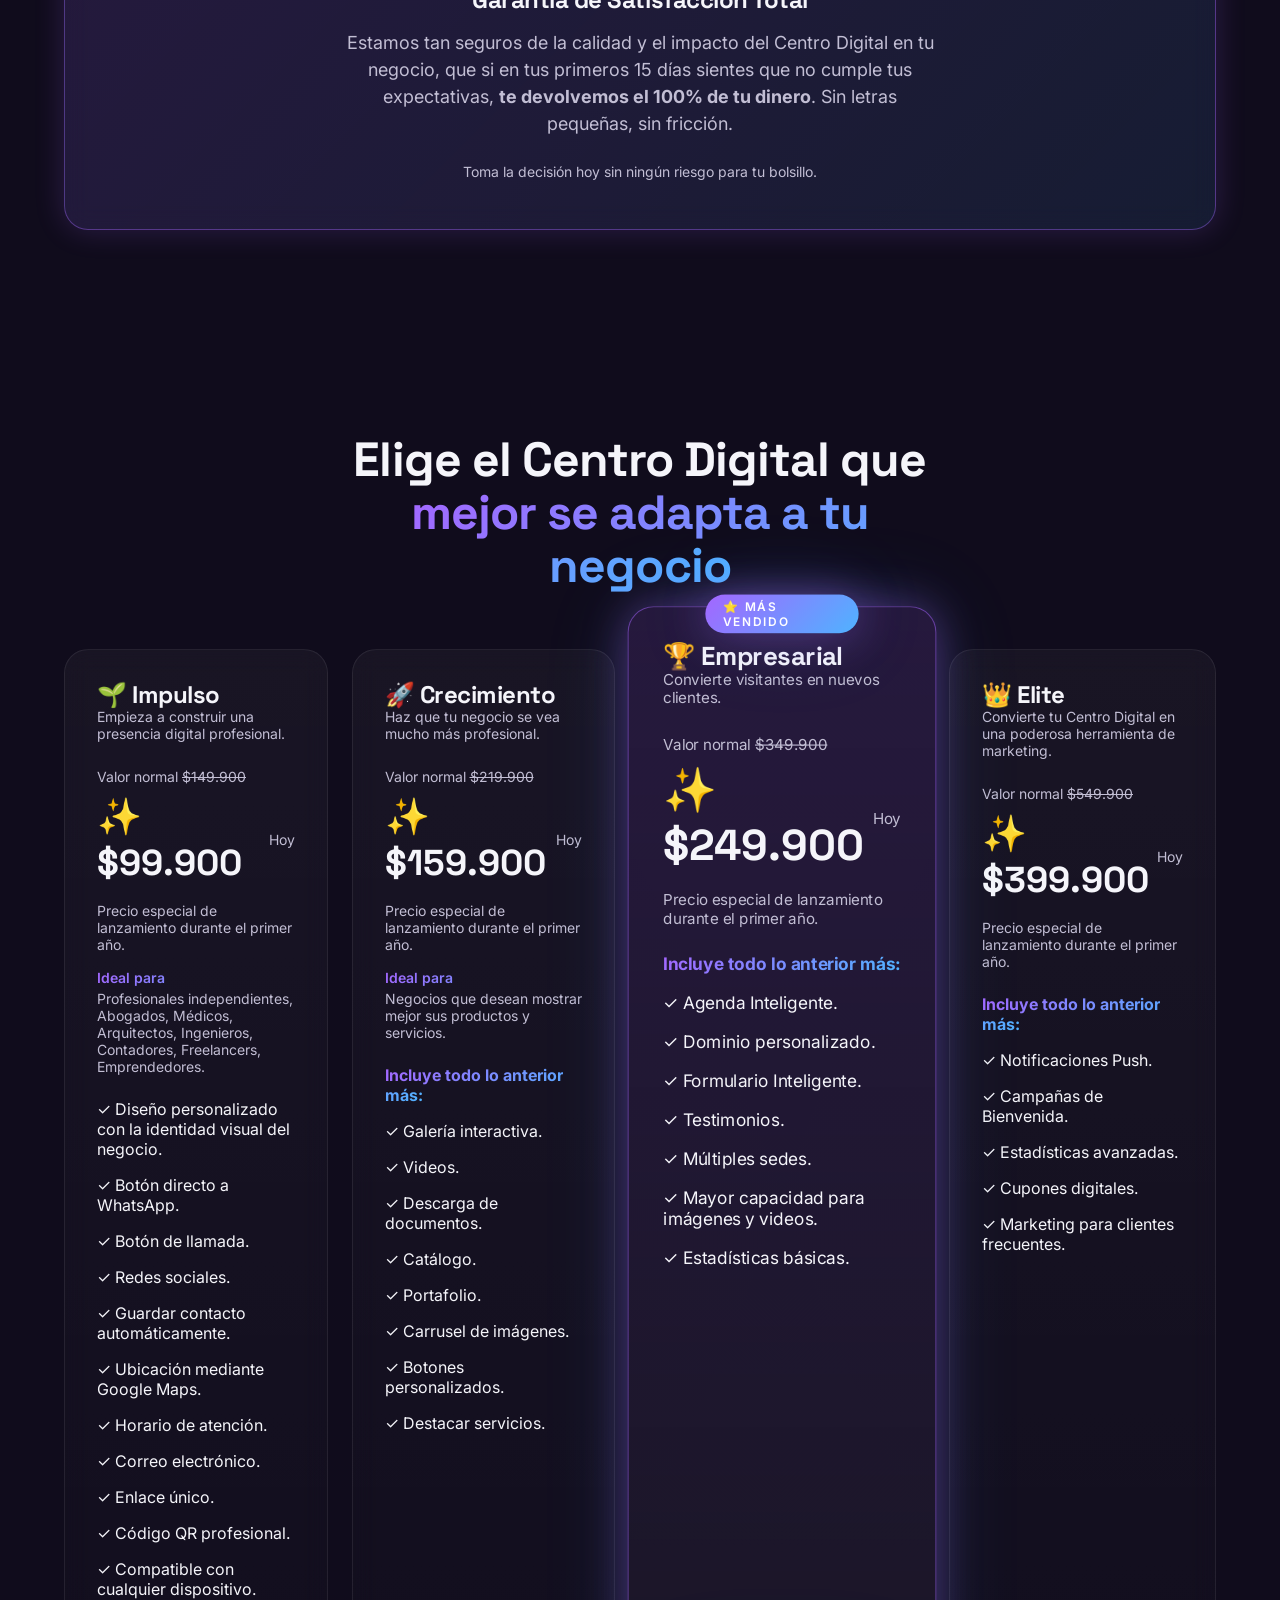
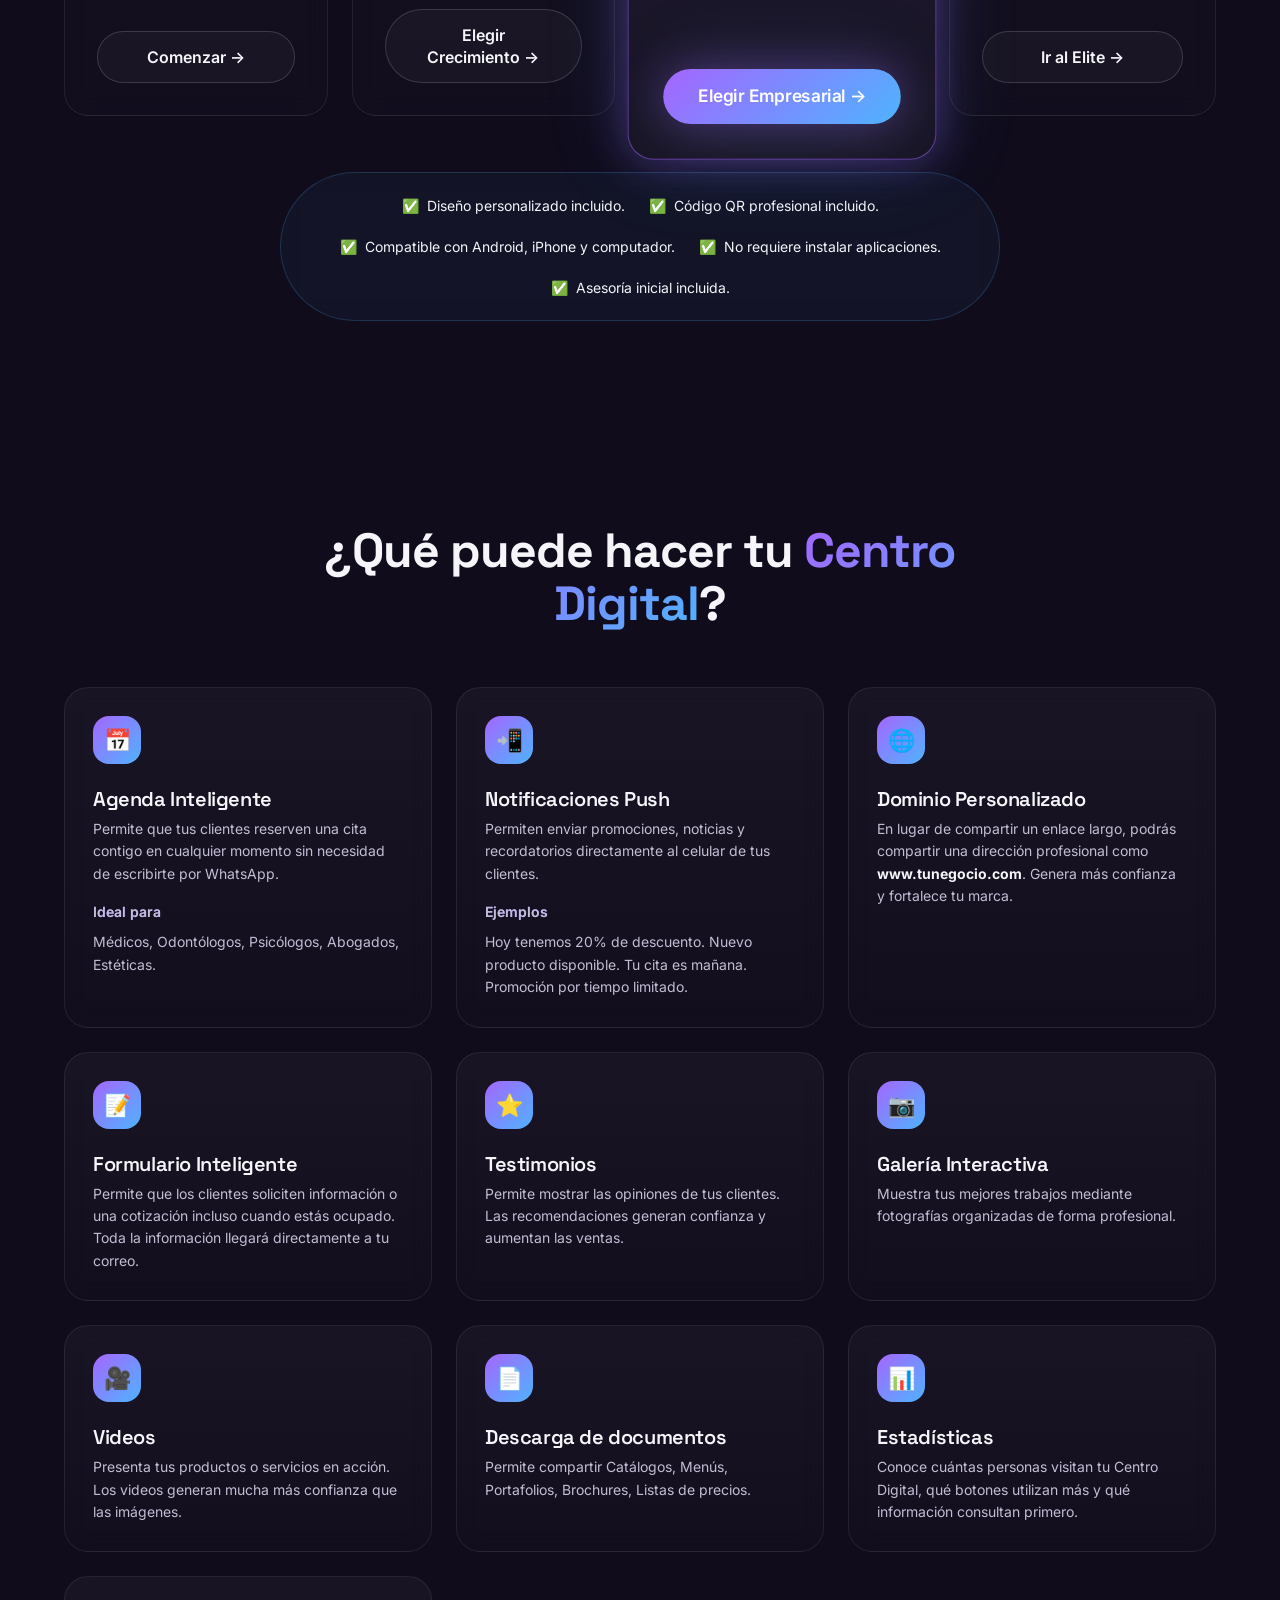
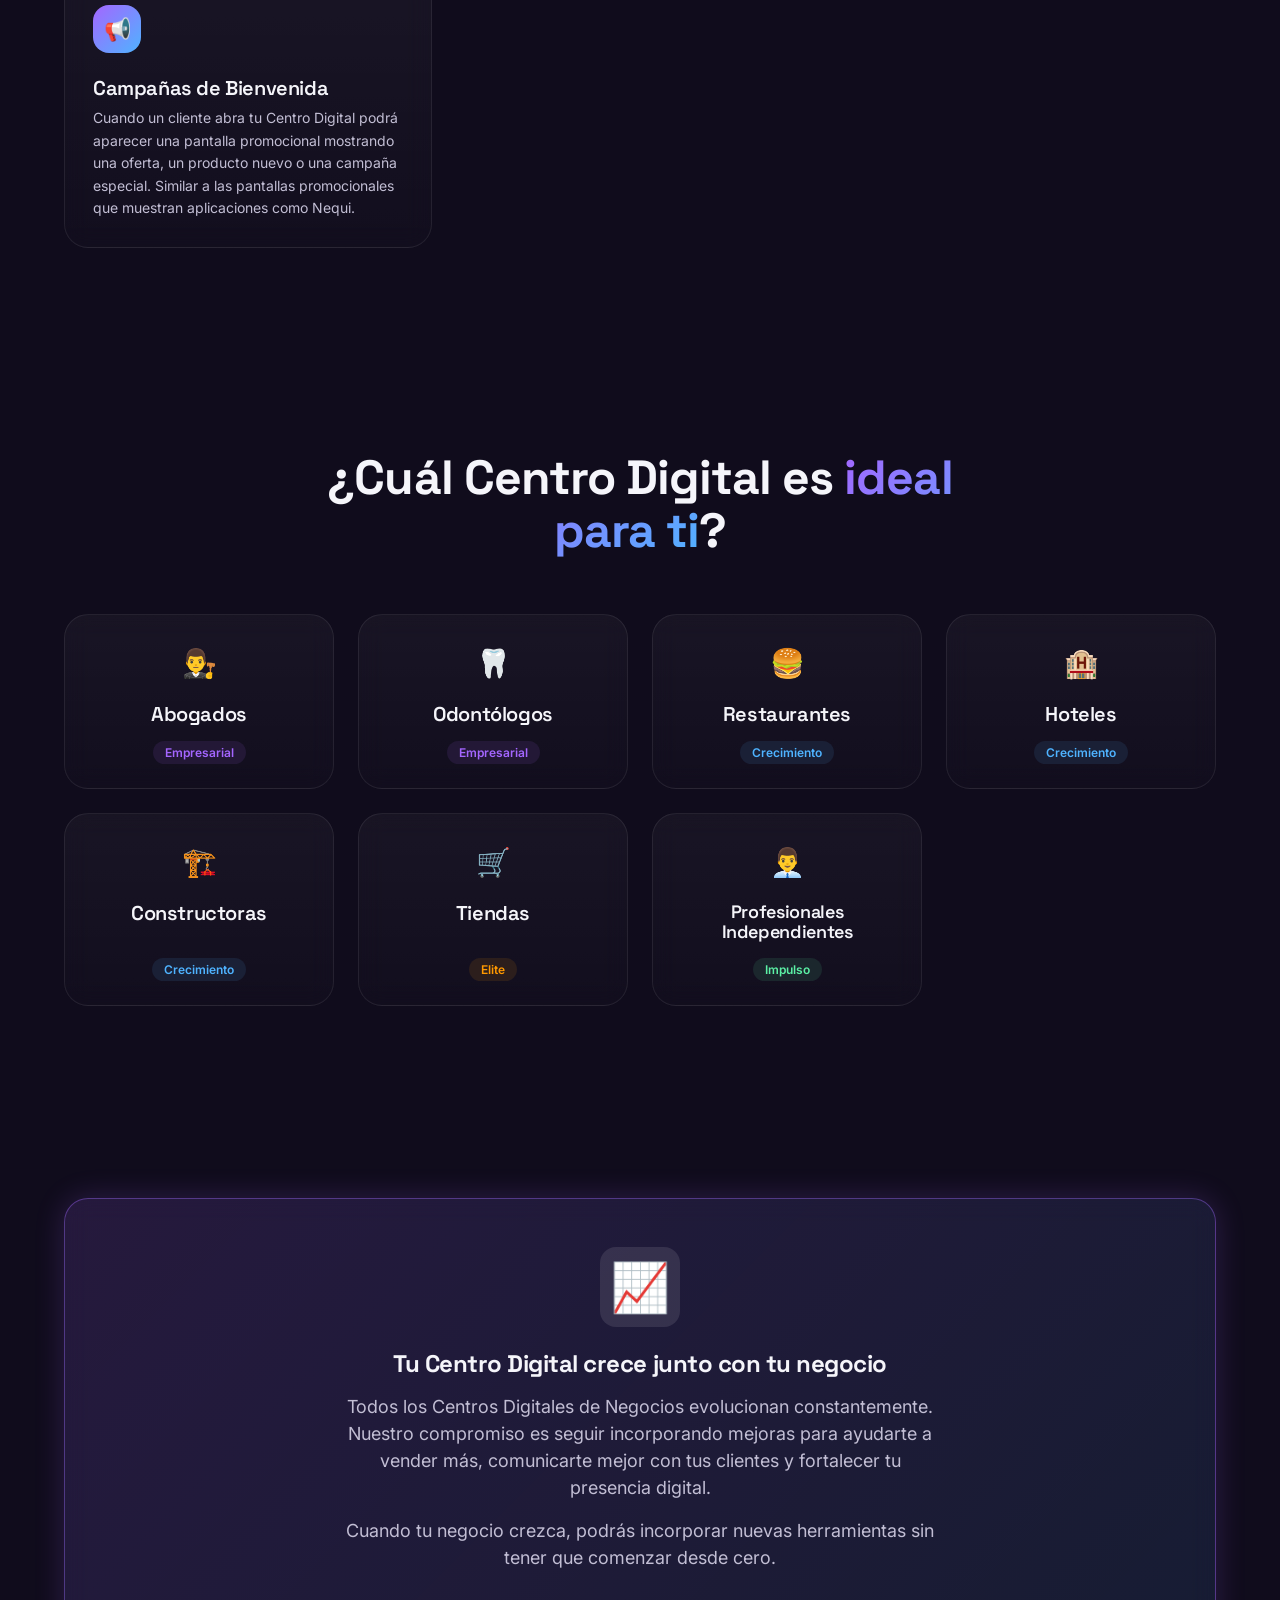
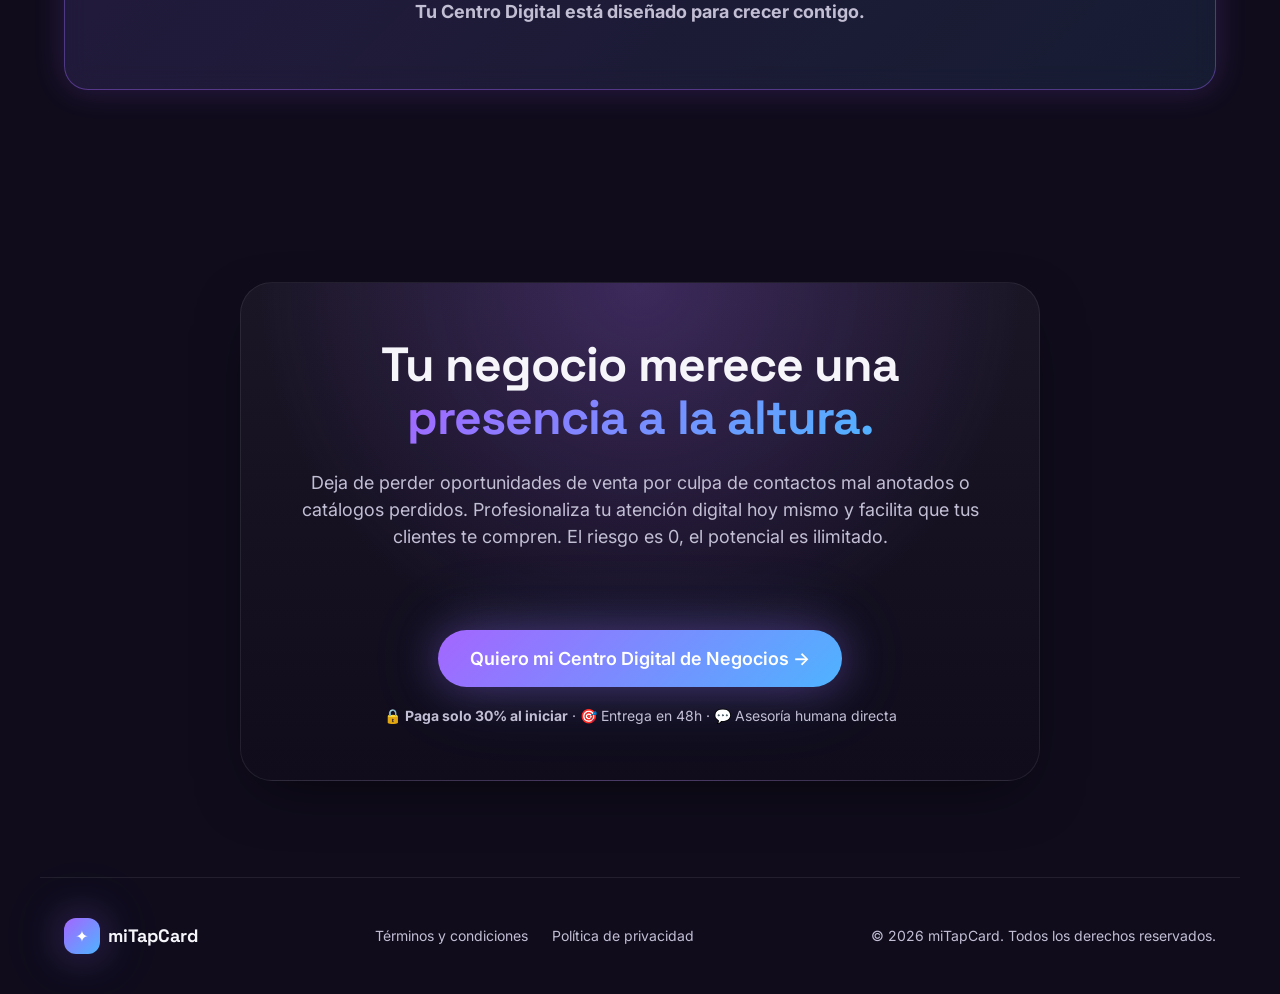
==== commit 1d402d2e: "arreglo avatares" ====
--- a/index.html
+++ b/index.html
@@ -209,7 +209,7 @@
       </div>
     </a>
     
-    <a href="./demo-video.mp4" target="_blank" class="demo-item glass">
+    <a href="./assets/video_demo_CDN.mp4" target="_blank" class="demo-item glass">
       <div class="demo-preview">
         <span class="demo-icon-large">▶️</span>
       </div>
@@ -234,20 +234,7 @@
   </div>
 </section>
 
-<!-- 8. EJEMPLOS REALES -->
-<section class="section container">
-  <div class="section-head center">
-    <h2>Versatilidad para <span class="text-gradient">cualquier industria</span></h2>
-    <p class="muted">Desde clínicas hasta firmas de arquitectura, el Centro Digital se adapta a la personalidad de tu marca.</p>
-  </div>
-  <div class="grid-4">
-    <!-- Visual placeholders -->
-    <div class="glass" style="height: 240px; border-radius: 16px; background: linear-gradient(135deg, rgba(79, 179, 255, 0.1), transparent); display: flex; align-items:flex-end; padding: 16px;"><b>Odontología</b></div>
-    <div class="glass" style="height: 240px; border-radius: 16px; background: linear-gradient(135deg, rgba(164, 102, 255, 0.1), transparent); display: flex; align-items:flex-end; padding: 16px;"><b>Bienes Raíces</b></div>
-    <div class="glass" style="height: 240px; border-radius: 16px; background: linear-gradient(135deg, rgba(34, 197, 94, 0.1), transparent); display: flex; align-items:flex-end; padding: 16px;"><b>Taller Automotriz</b></div>
-    <div class="glass" style="height: 240px; border-radius: 16px; background: linear-gradient(135deg, rgba(255, 153, 0, 0.1), transparent); display: flex; align-items:flex-end; padding: 16px;"><b>Consultoría</b></div>
-  </div>
-</section>
+
 
 <!-- 9. CASOS DE ÉXITO (TESTIMONIOS) -->
 <section class="section container">
@@ -259,21 +246,21 @@
     <div class="glass bonus" style="display:flex;flex-direction:column;gap:16px;">
       <p style="font-style:italic;">"Antes daba mis tarjetas y nunca supe si las guardaban. Ahora mis clientes me dicen que es súper moderno abrir mi catálogo directo desde su inicio del celular. Mis ventas por WhatsApp subieron un 40%."</p>
       <div style="display:flex;align-items:center;gap:12px;margin-top:auto;">
-        <div style="width:40px;height:40px;border-radius:50%;background:#333;display:grid;place-items:center;">👨🏻‍💼</div>
+        <img src="./assets/carlos.png" alt="Carlos Mendoza" style="width:40px;height:40px;border-radius:50%;object-fit:cover;background:#333;" />
         <div><b>Carlos Mendoza</b><br/><span class="muted small">Asesor de Seguros</span></div>
       </div>
     </div>
     <div class="glass bonus" style="display:flex;flex-direction:column;gap:16px;">
       <p style="font-style:italic;">"El Centro Digital centralizó todo mi consultorio. Ya no tengo que pasar 5 enlaces distintos. El paciente entra, ve mis servicios, ve mi ubicación y agenda su cita. Me ahorra horas de dar explicaciones por chat."</p>
       <div style="display:flex;align-items:center;gap:12px;margin-top:auto;">
-        <div style="width:40px;height:40px;border-radius:50%;background:#333;display:grid;place-items:center;">👩🏽‍⚕️</div>
+        <img src="./assets/valeria.png" alt="Dra. Valeria Ríos" style="width:40px;height:40px;border-radius:50%;object-fit:cover;background:#333;" />
         <div><b>Dra. Valeria Ríos</b><br/><span class="muted small">Odontóloga Especialista</span></div>
       </div>
     </div>
     <div class="glass bonus" style="display:flex;flex-direction:column;gap:16px;">
       <p style="font-style:italic;">"Usamos el código QR impreso en las mesas. El cliente escanea, ve el menú interactivo con fotos, nos sigue en Instagram y hace su pedido al WhatsApp. La experiencia es súper premium y la plataforma no falla."</p>
       <div style="display:flex;align-items:center;gap:12px;margin-top:auto;">
-        <div style="width:40px;height:40px;border-radius:50%;background:#333;display:grid;place-items:center;">👨🏼‍🍳</div>
+        <img src="./assets/esteban.png" alt="Esteban Vargas" style="width:40px;height:40px;border-radius:50%;object-fit:cover;background:#333;" />
         <div><b>Esteban Vargas</b><br/><span class="muted small">Dueño, Burger Street</span></div>
       </div>
     </div>
--- a/styles.css
+++ b/styles.css
@@ -113,6 +113,13 @@
 @media(min-width:640px){.grid-2-mini{grid-template-columns:1fr 1fr}}
 .grid-2-mini li{display:flex;align-items:center;gap:16px;font-size:15px}
 
+@media(max-width:639px){
+  .grid-cols-2-mobile{grid-template-columns:1fr 1fr;gap:16px;}
+  .grid-cols-2-mobile .feature{padding:16px !important;}
+  .grid-cols-2-mobile .feature h3{font-size:15px;margin-top:12px;margin-bottom:8px;}
+  .grid-cols-2-mobile .ico-badge.lg{width:40px;height:40px;font-size:20px;margin-bottom:12px !important;}
+}
+
 .card{border-radius:24px;padding:40px}
 .past{background:rgba(255,255,255,.02);border:1px solid rgba(255,255,255,.05);color:var(--muted);filter:grayscale(1)}
 .past-head,.future-head{display:flex;align-items:center;gap:12px;font-size:13px;letter-spacing:.2em;text-transform:uppercase;font-weight:600}
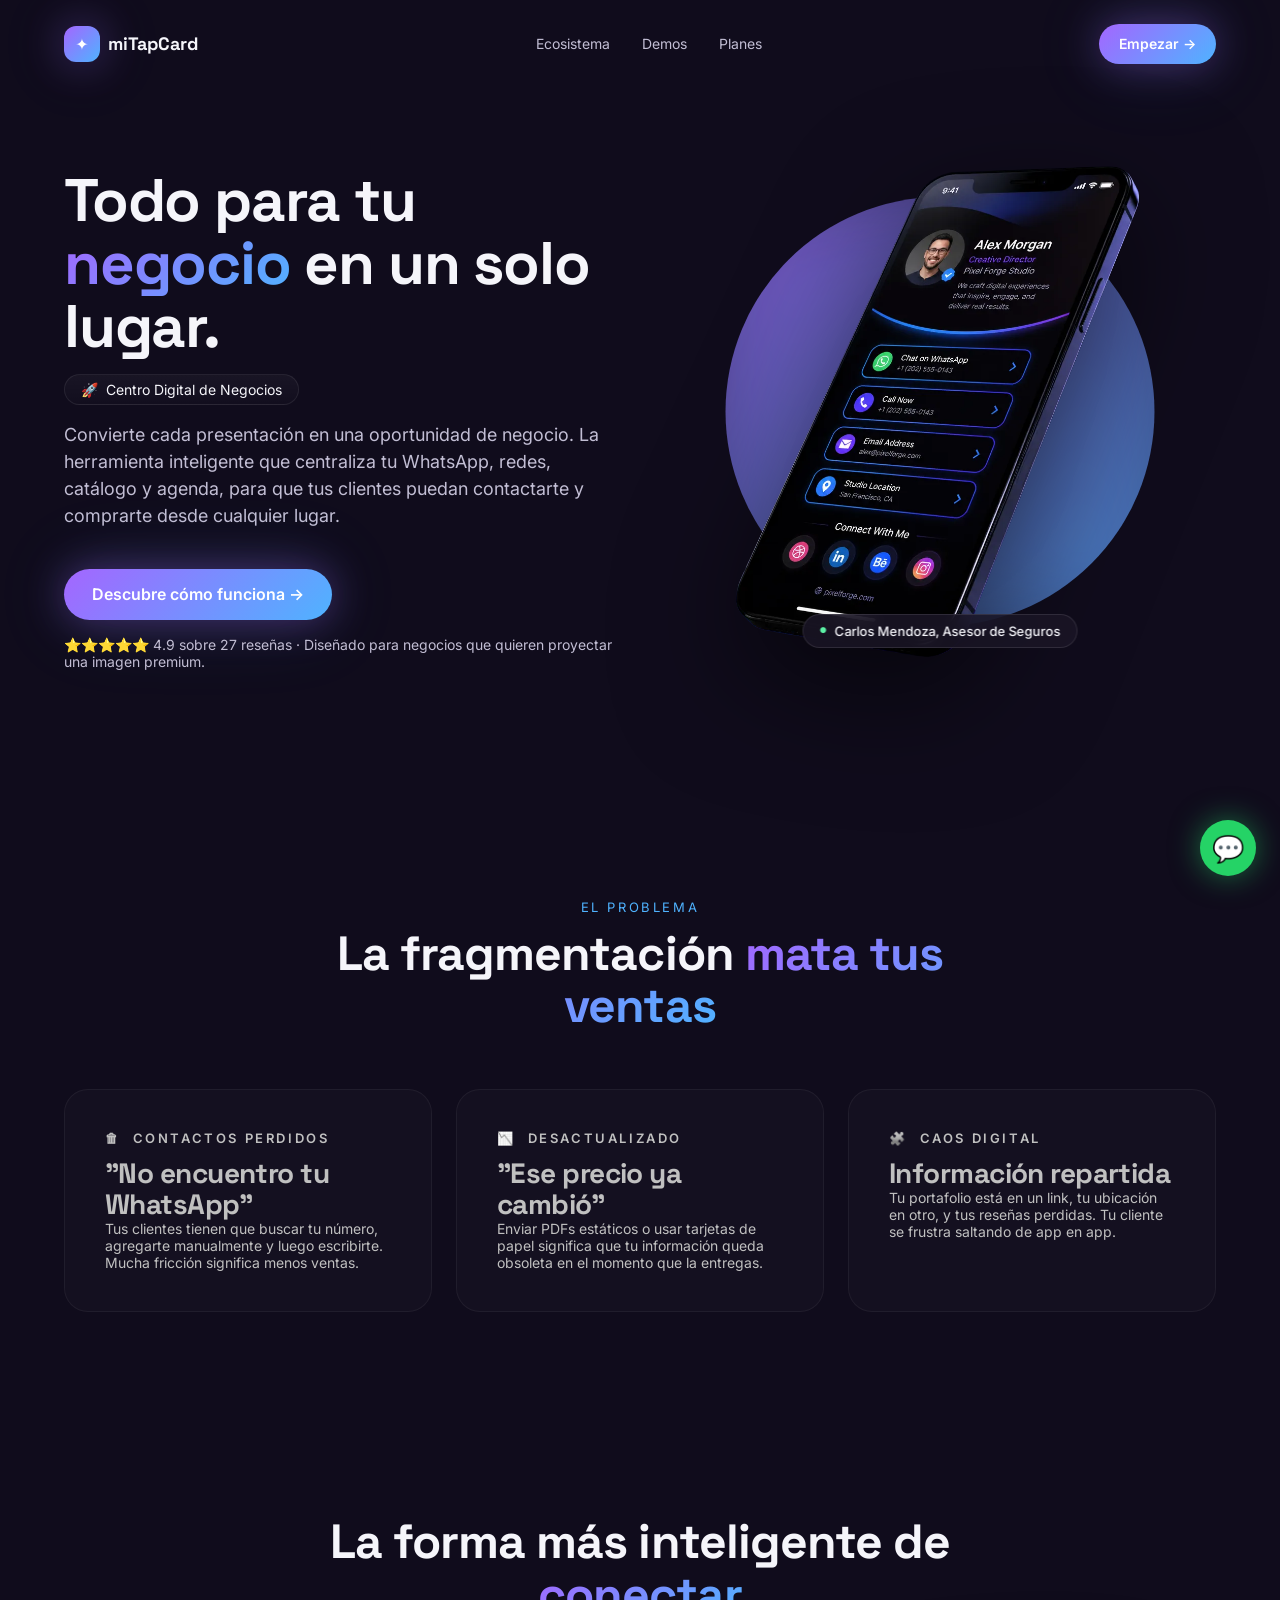
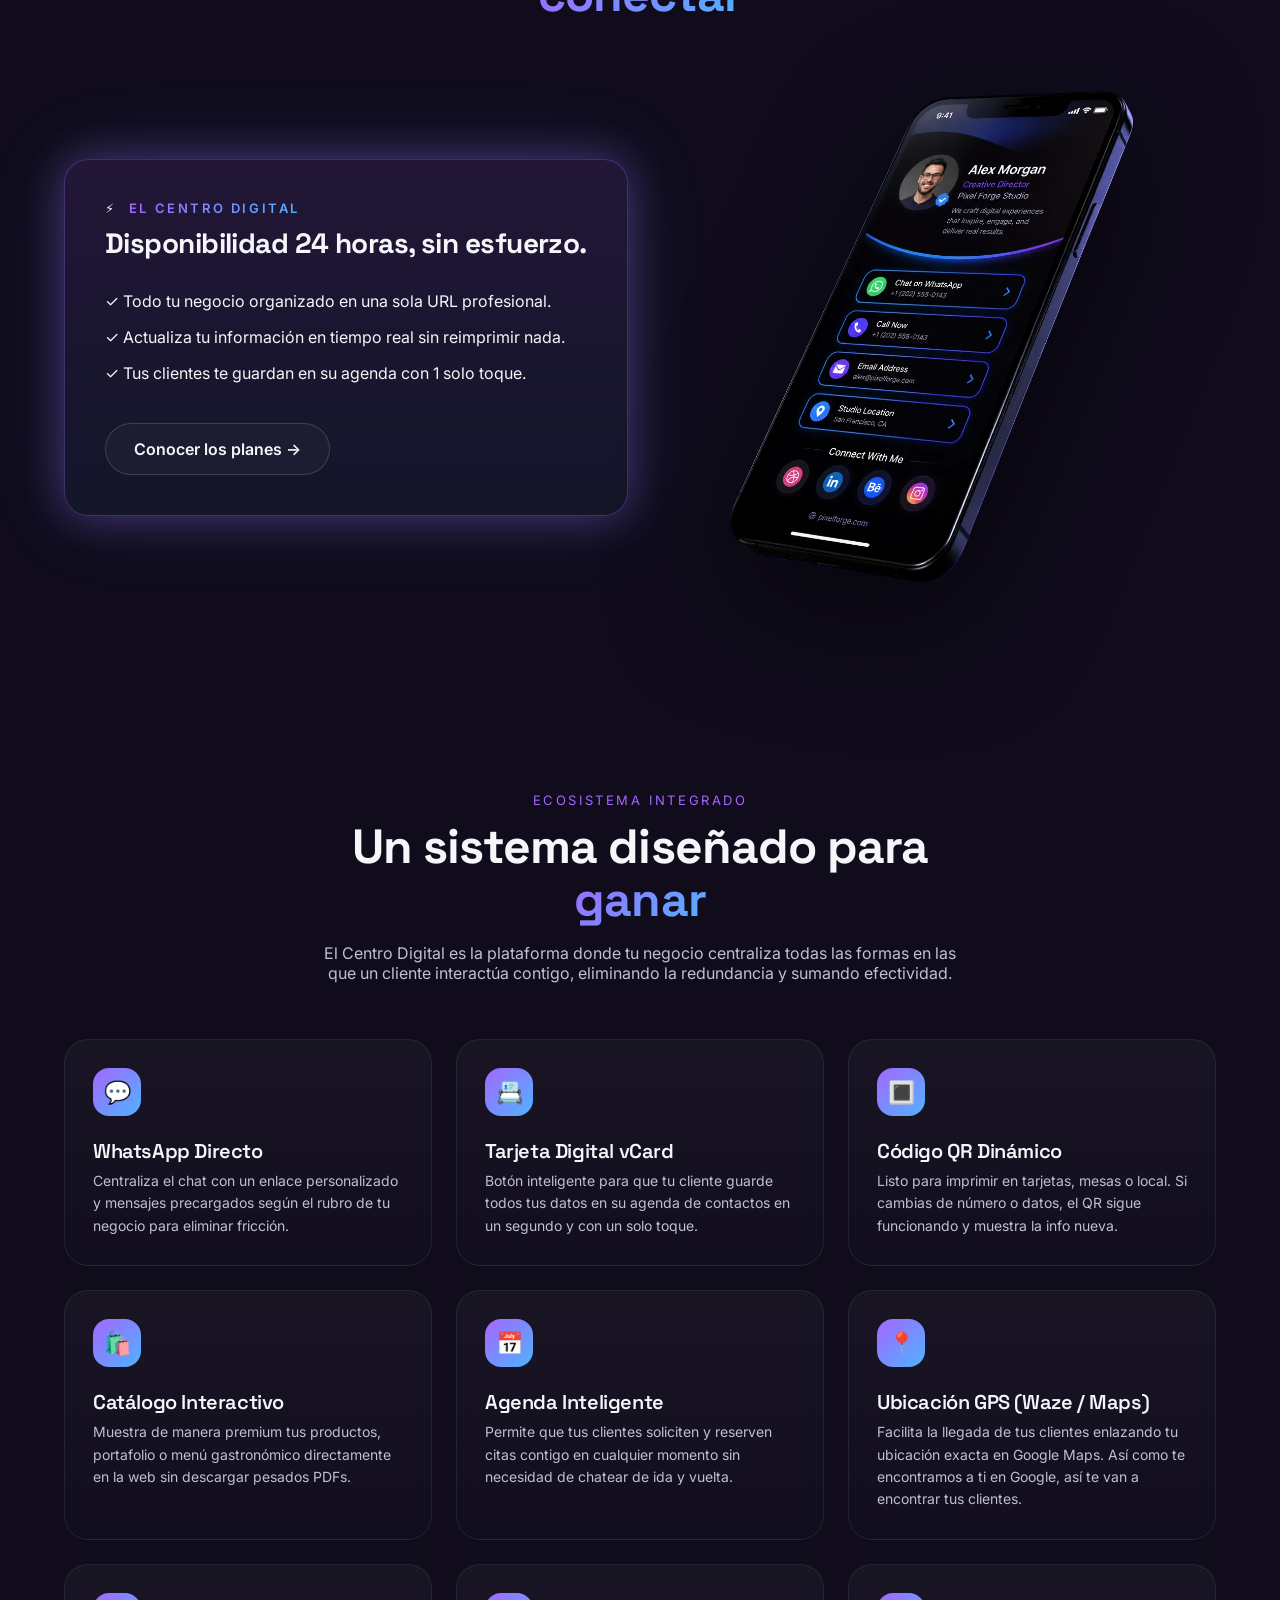
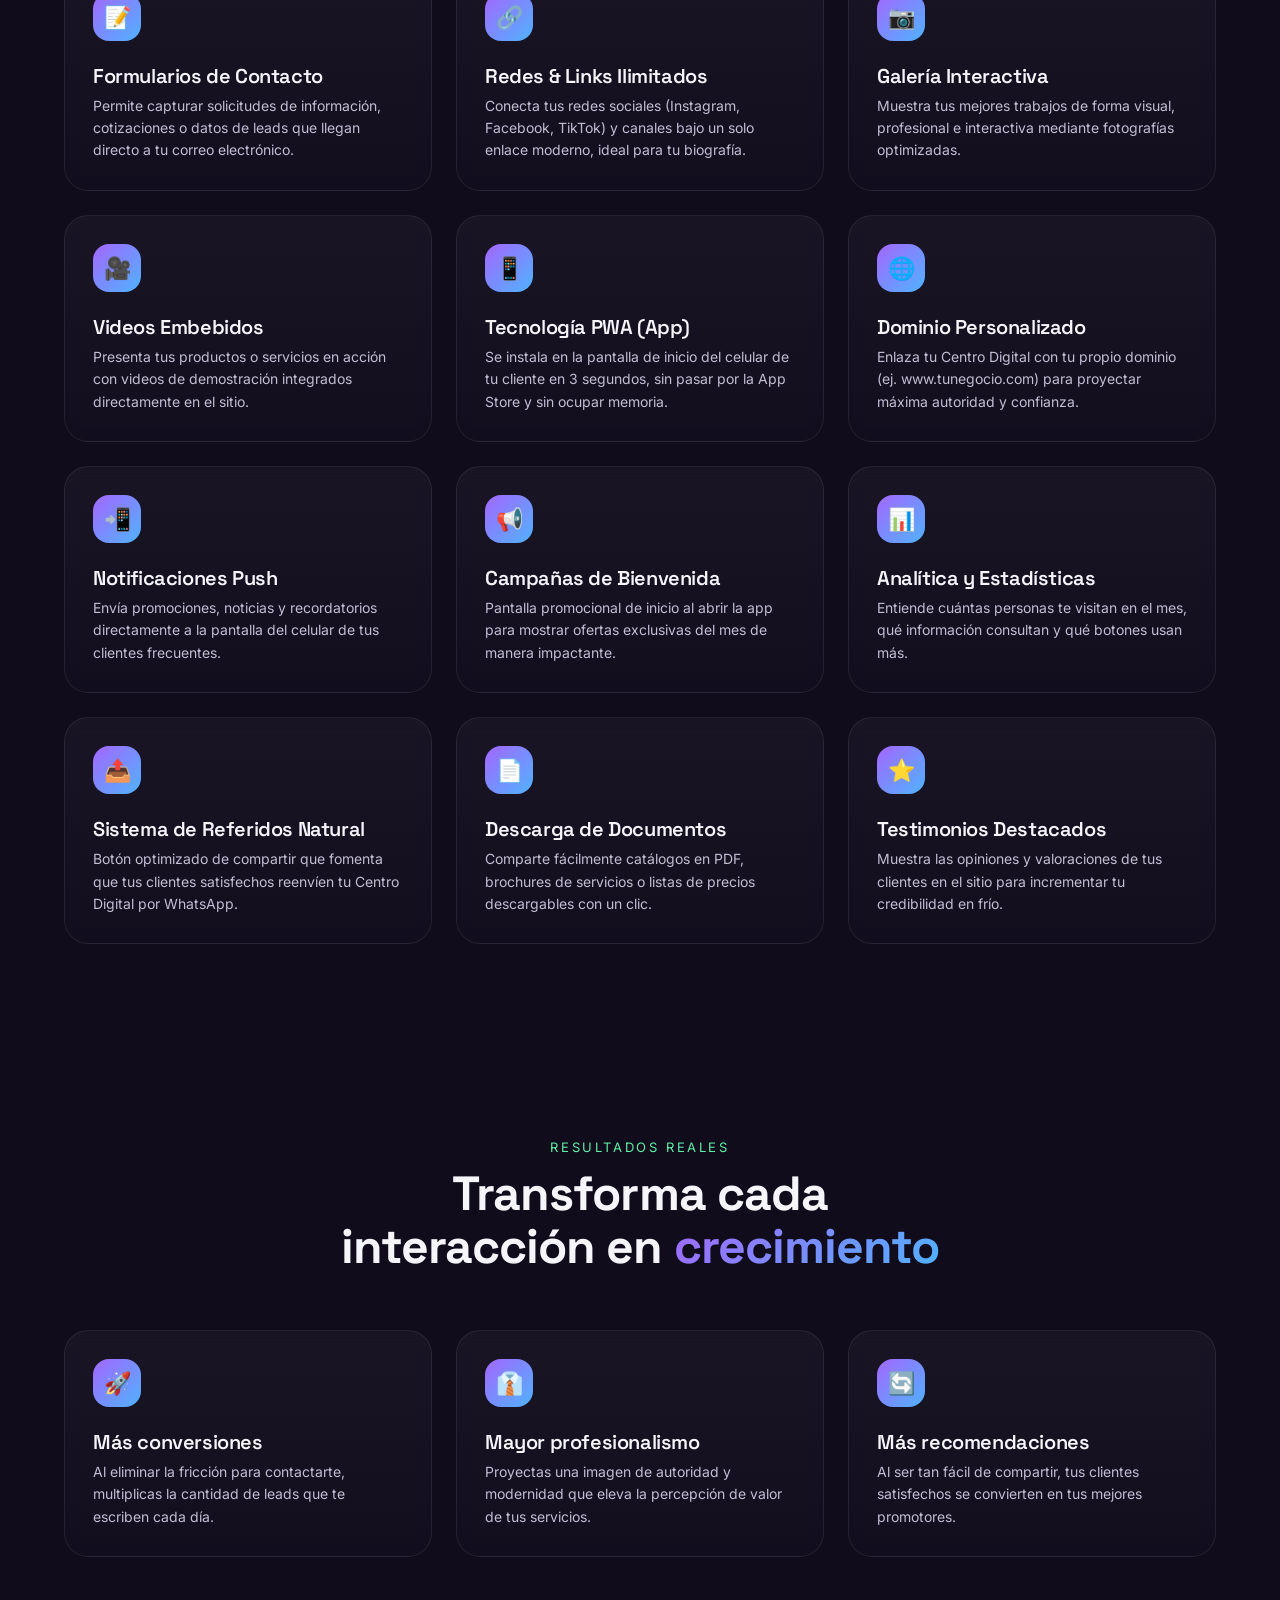
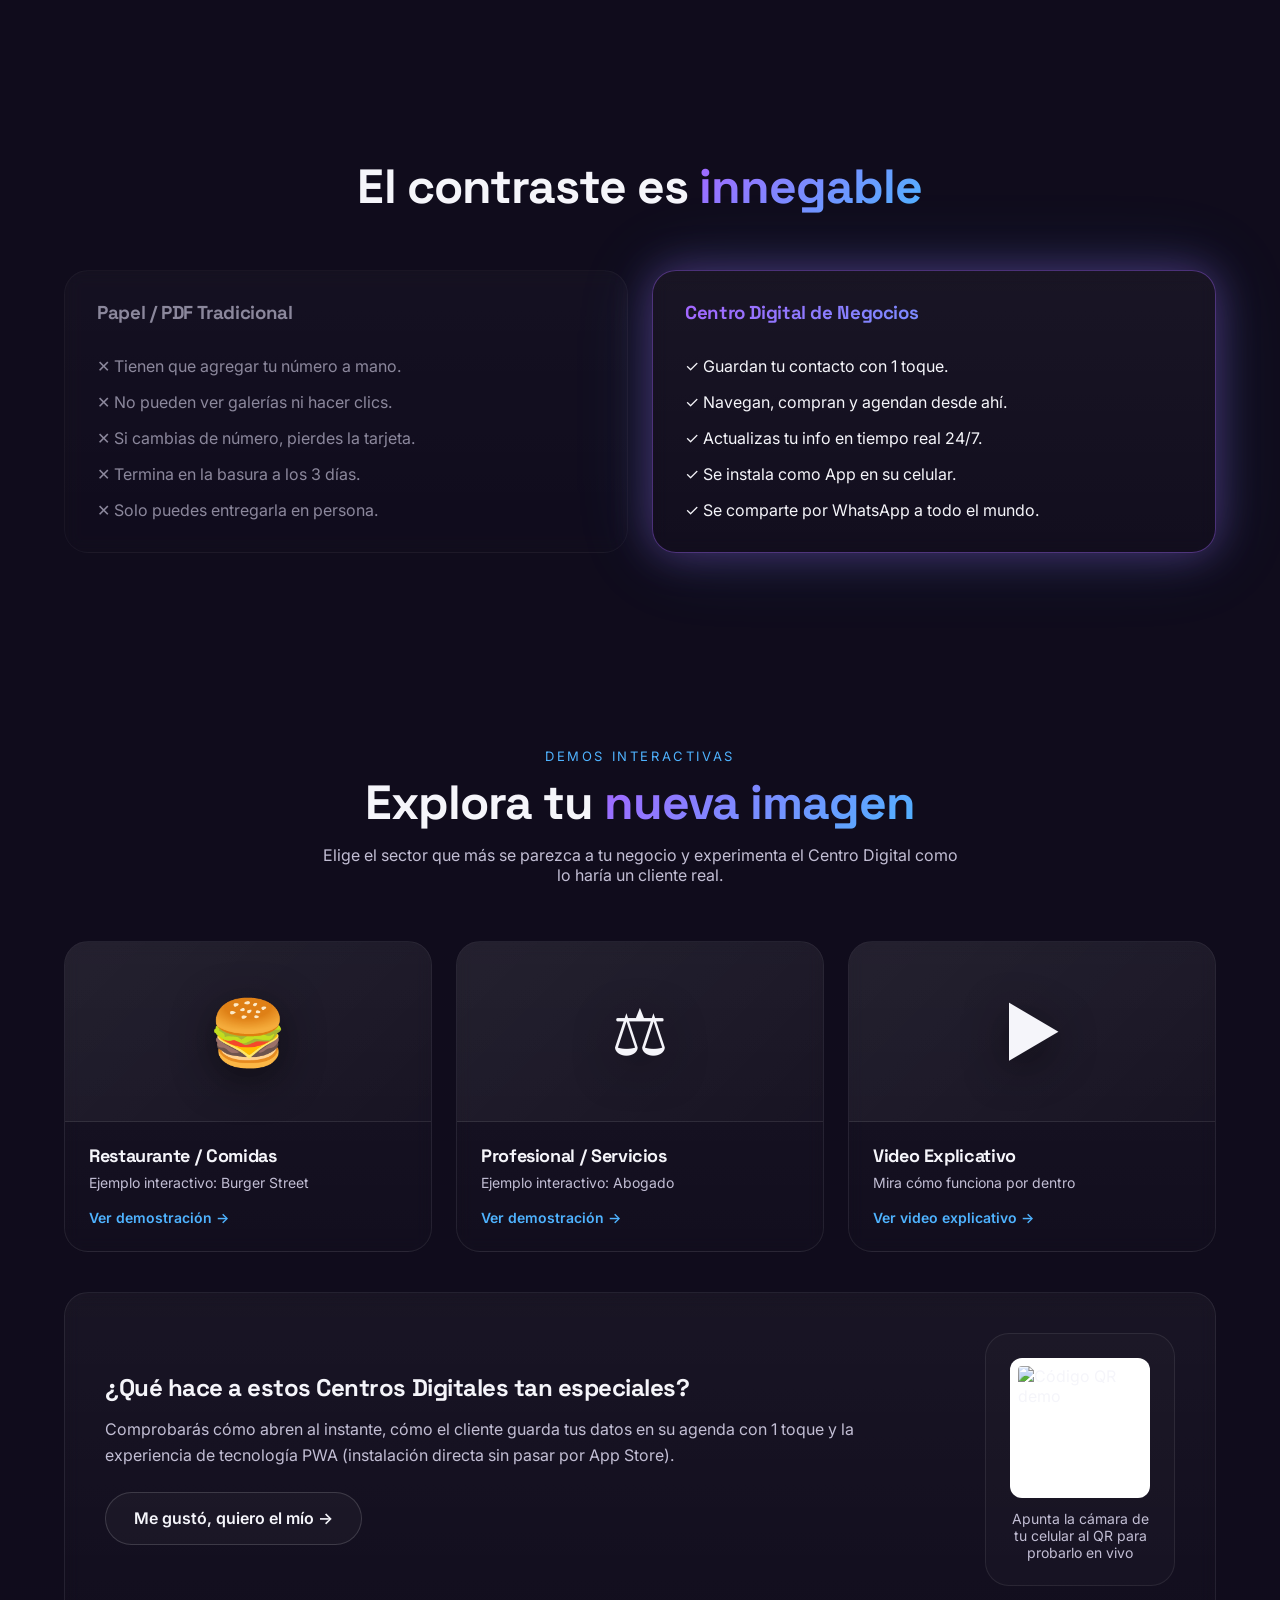
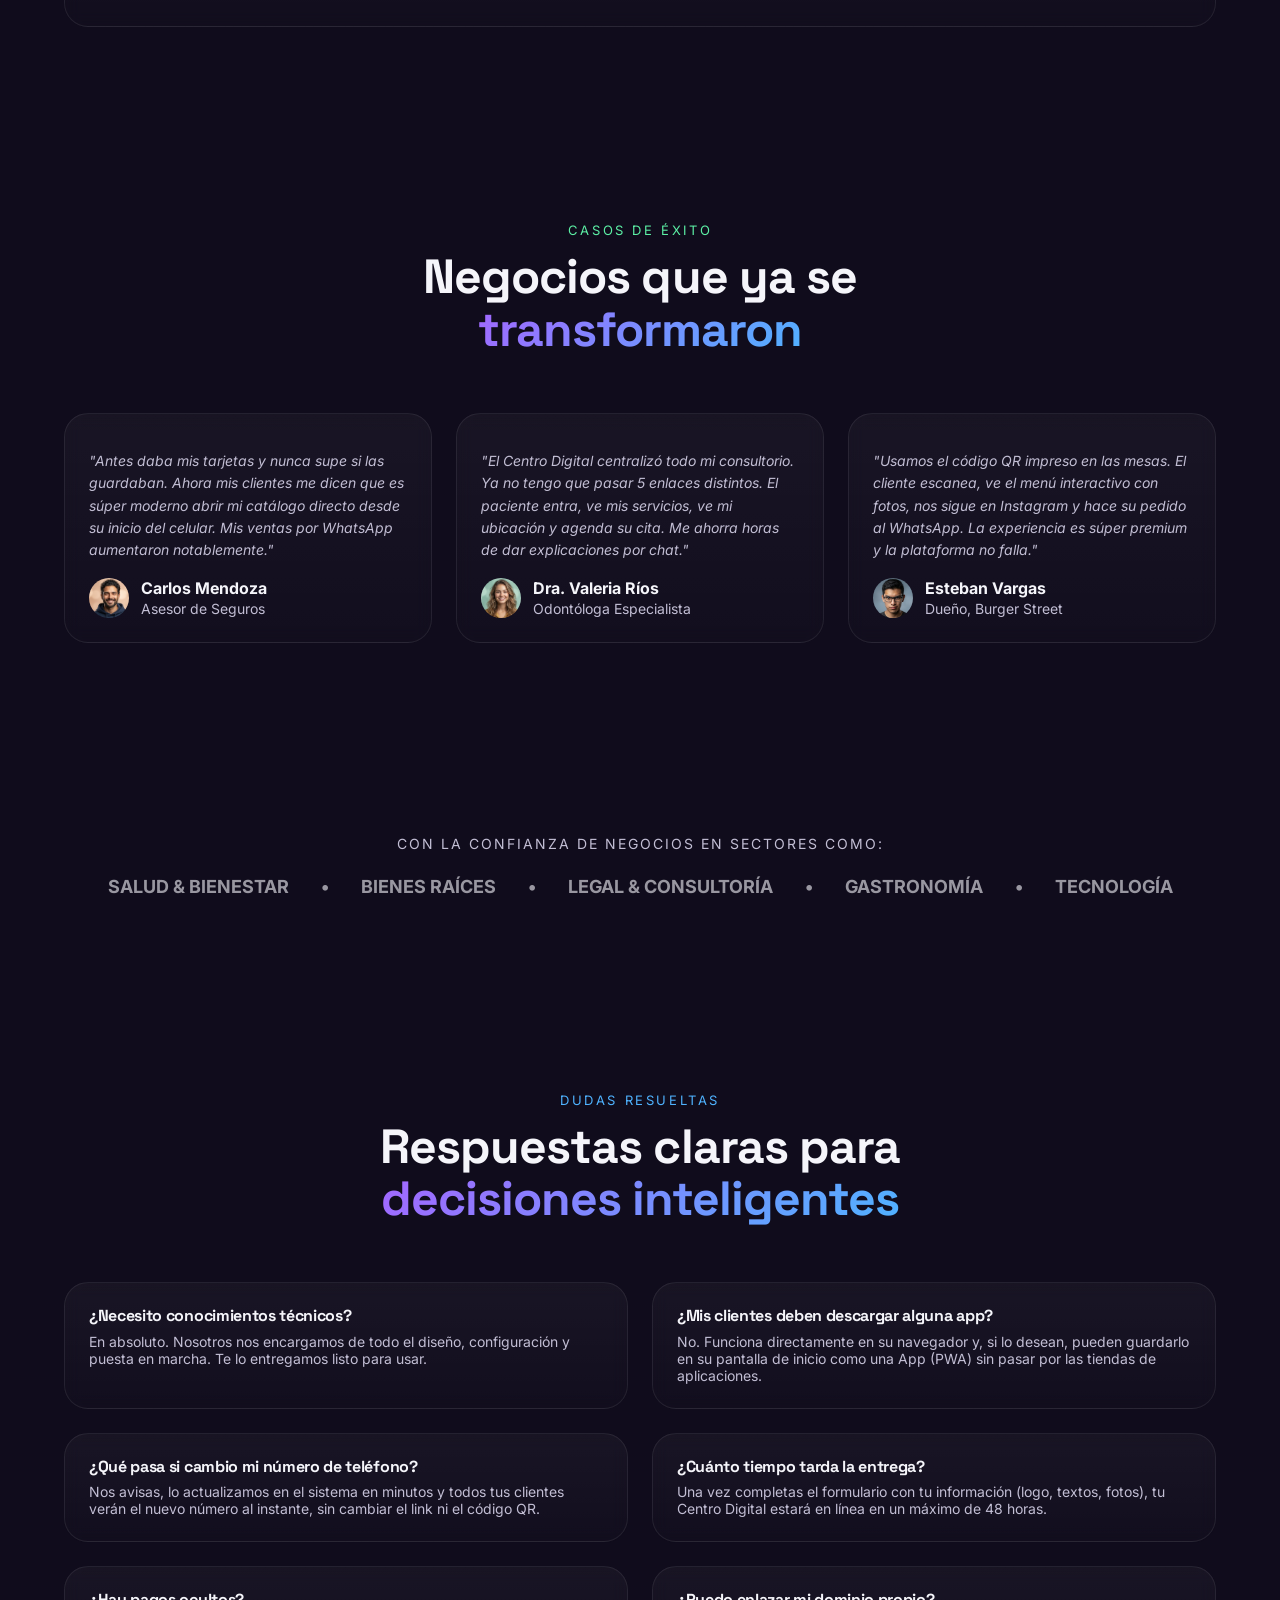
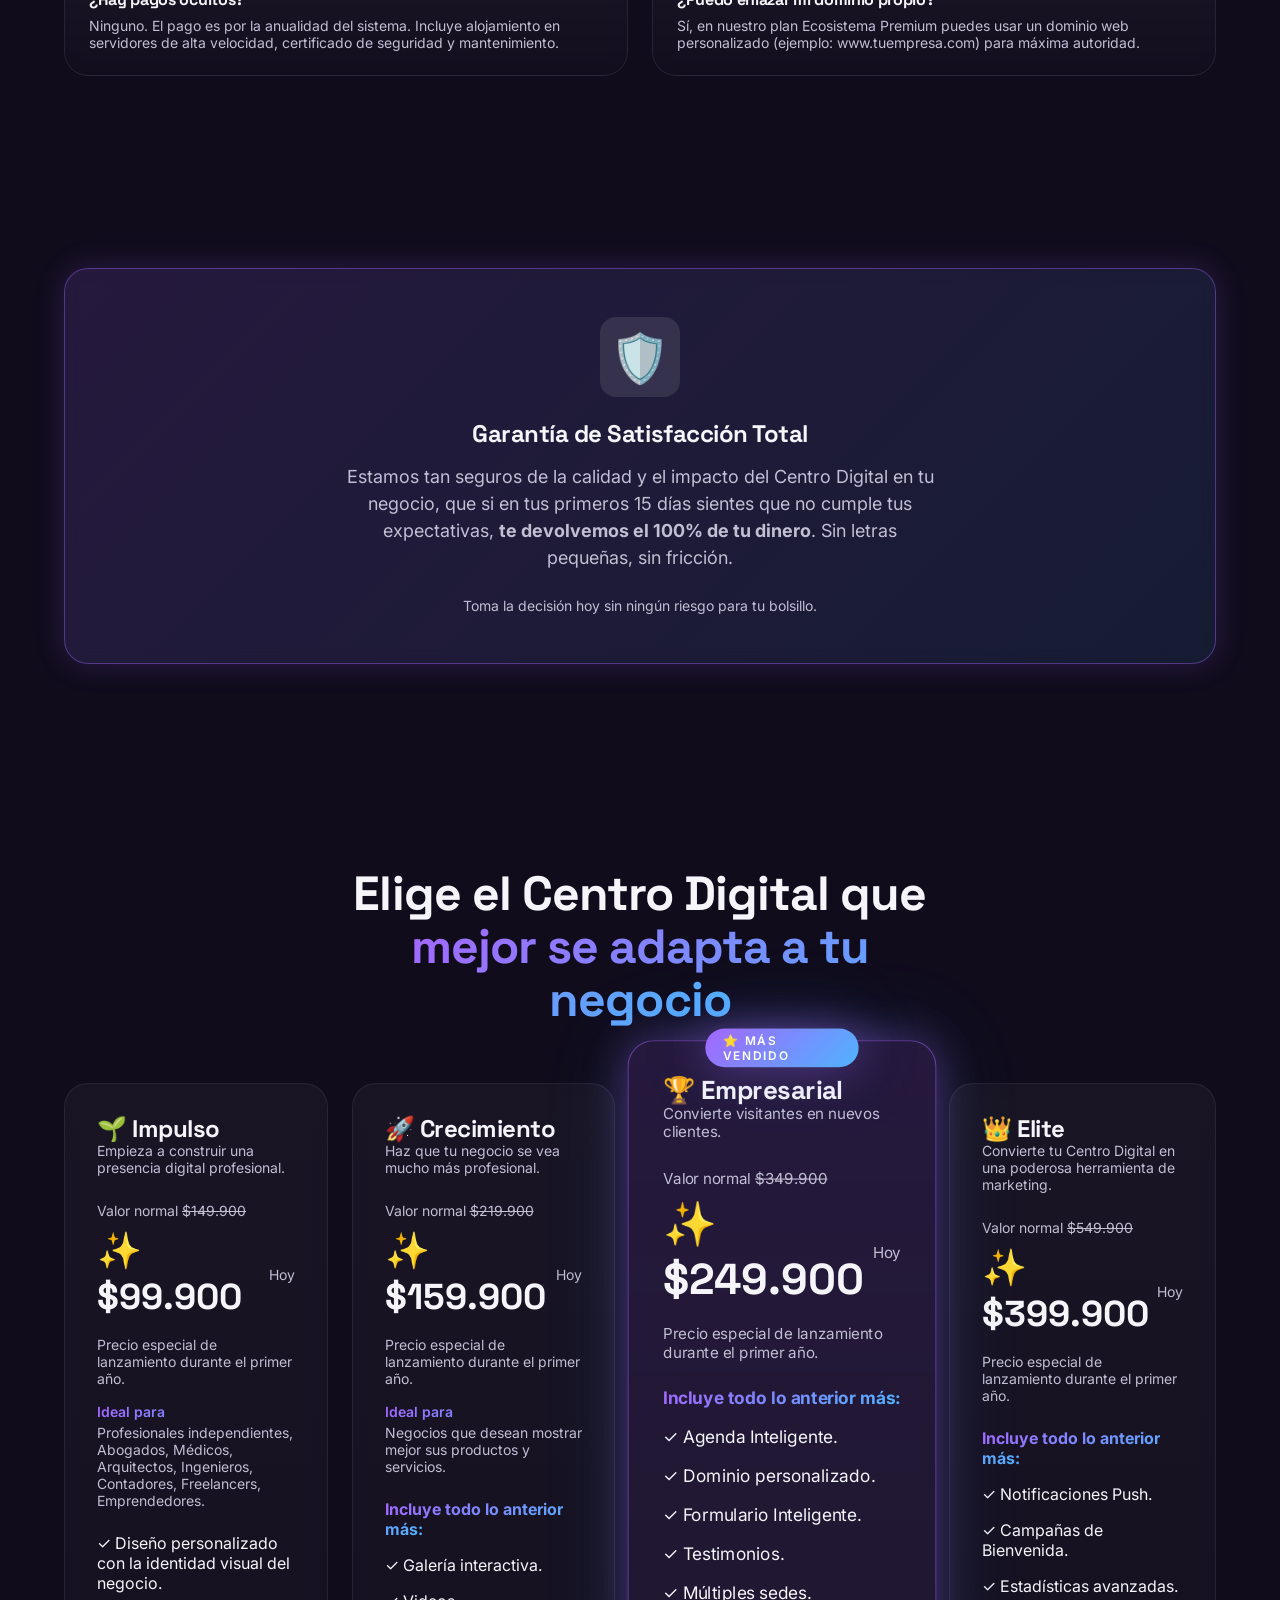
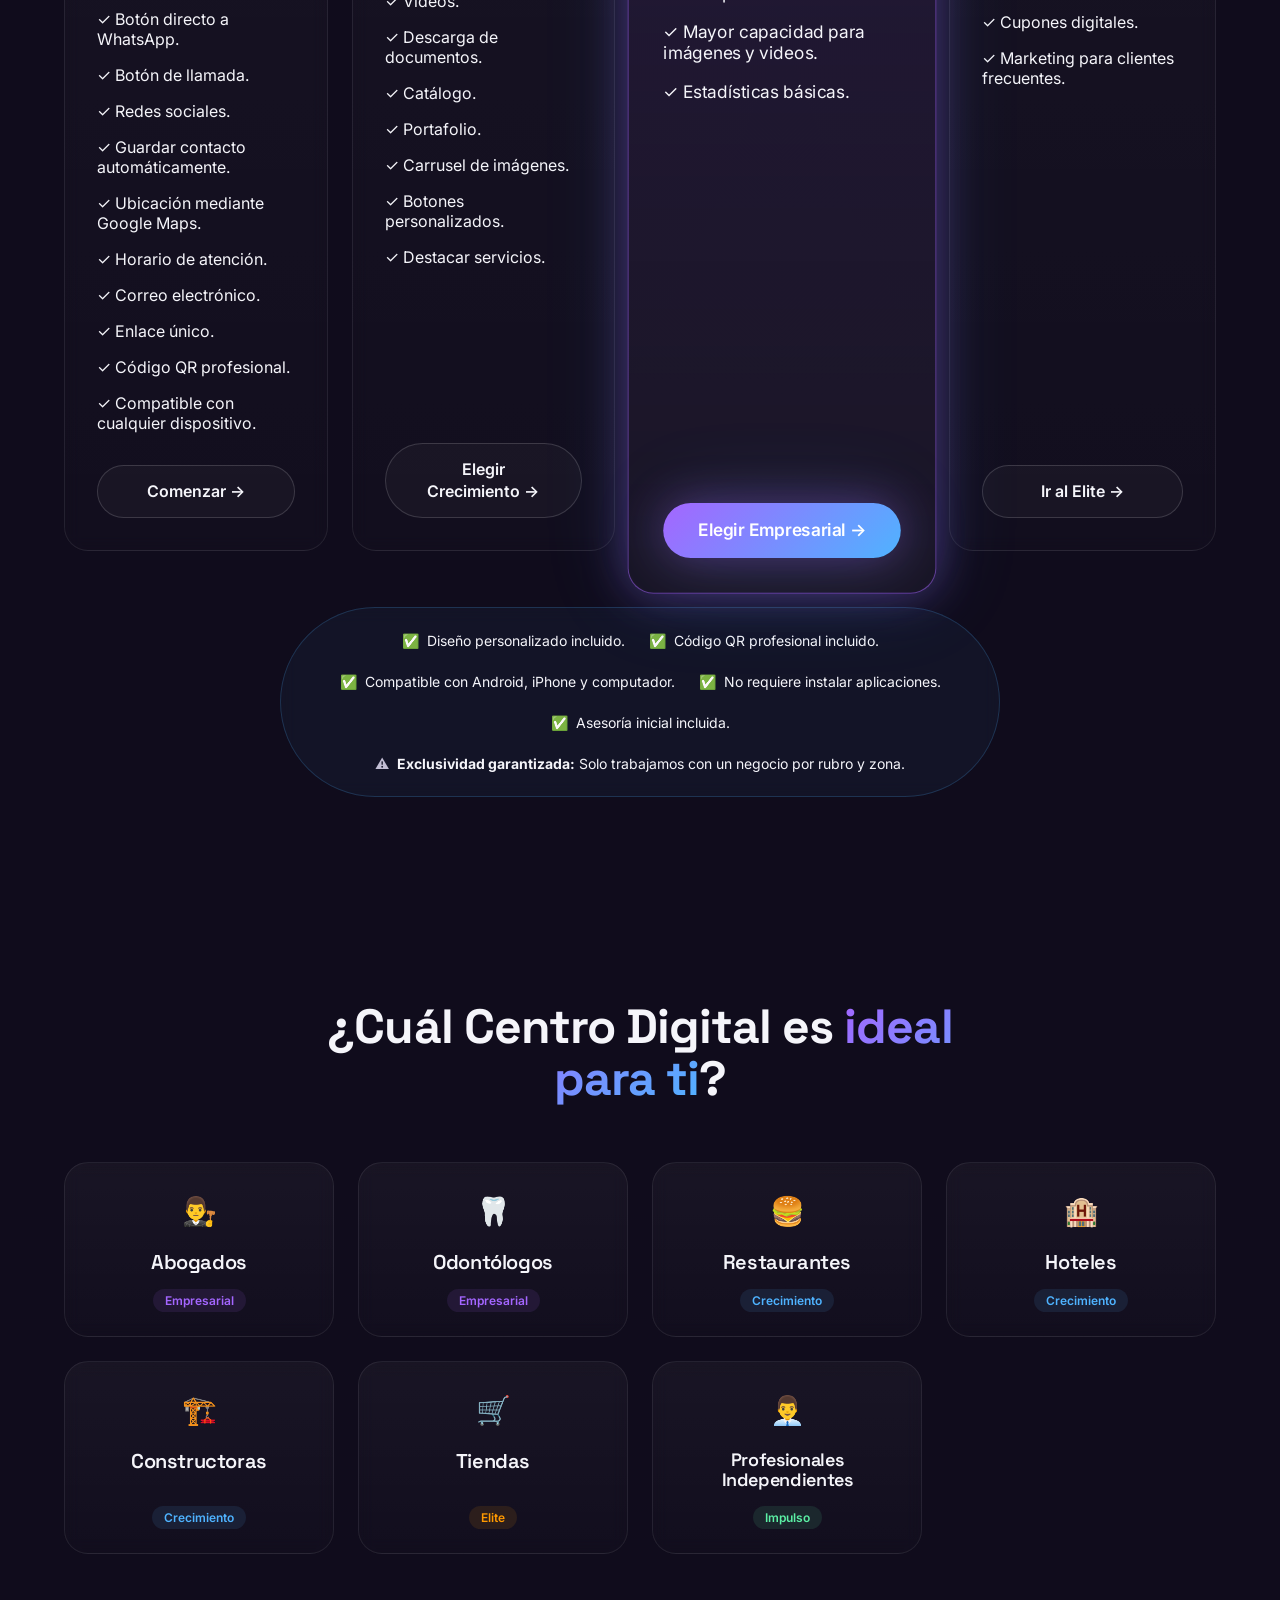
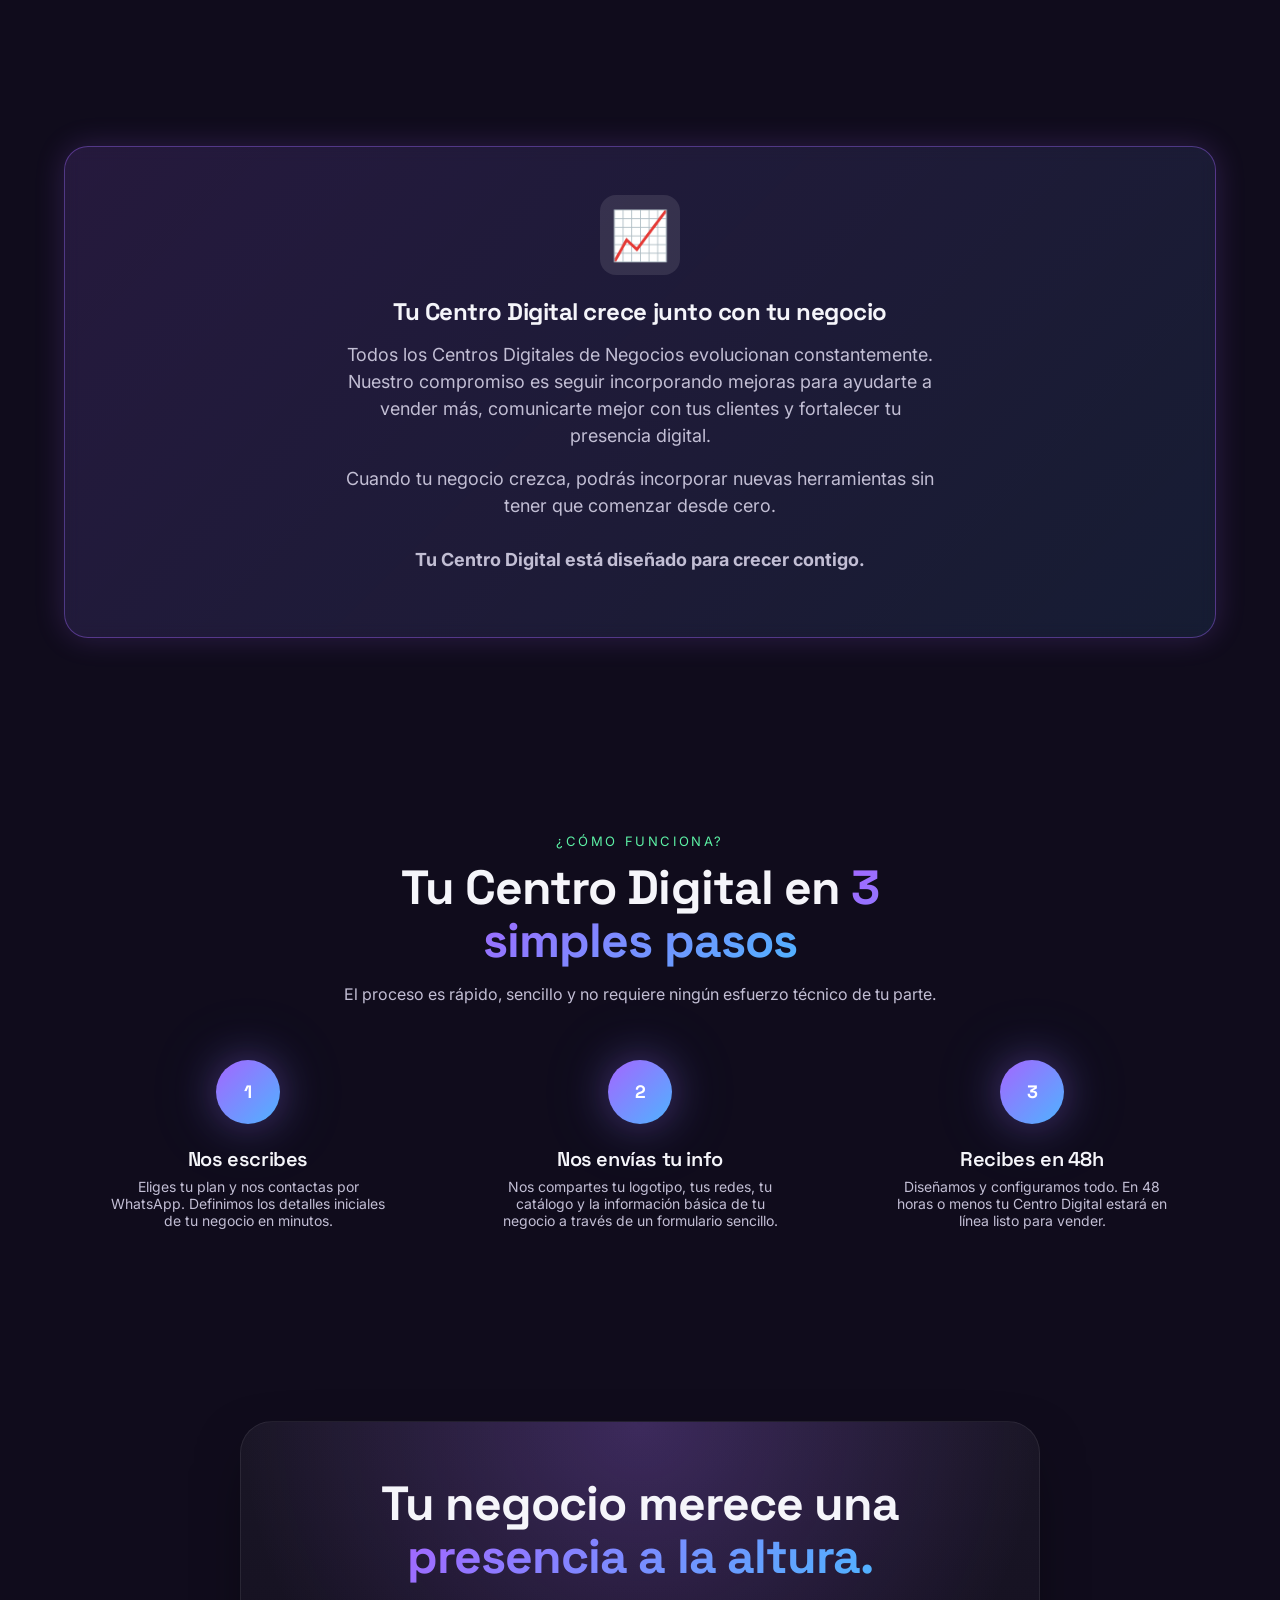
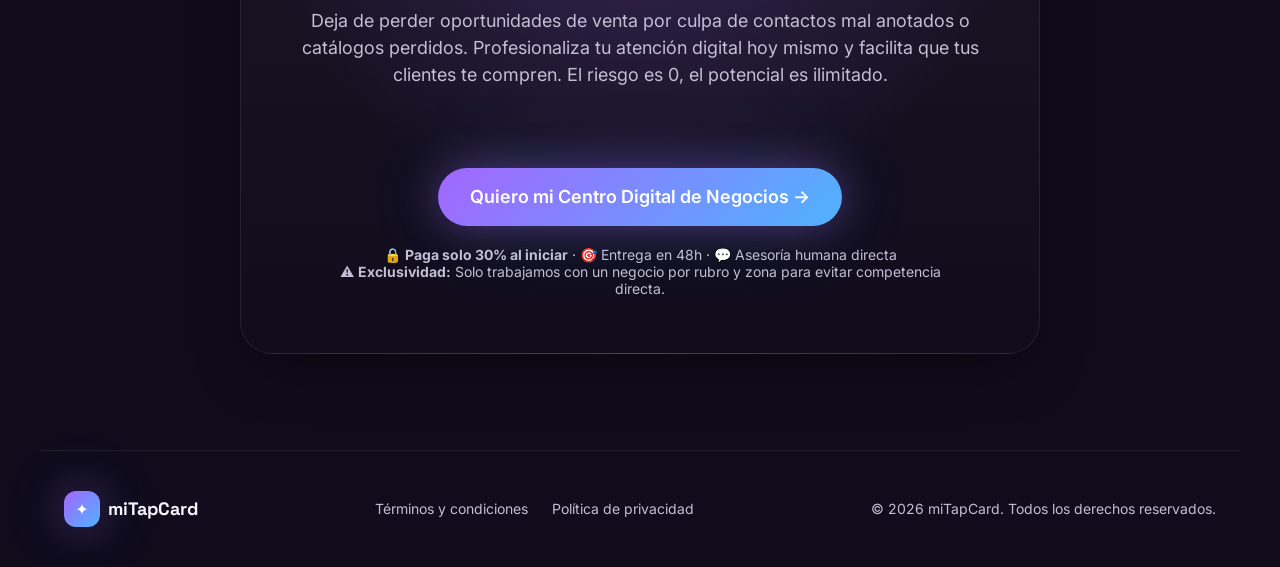
==== commit 1a1d95cf: "personalizar pagina" ====
--- a/index.html
+++ b/index.html
@@ -9,7 +9,7 @@
 <meta property="og:description" content="La forma más inteligente de conectar con tus clientes." />
 <meta property="og:type" content="website" />
 <meta name="twitter:card" content="summary_large_image" />
-<link rel="icon" href="/favicon.ico" type="image/x-icon" />
+<link rel="icon" href="./favicon.ico" type="image/x-icon" />
 <link rel="preconnect" href="https://fonts.googleapis.com" />
 <link rel="preconnect" href="https://fonts.gstatic.com" crossorigin />
 <link rel="stylesheet" href="https://fonts.googleapis.com/css2?family=Inter:wght@400;500;600;700&family=Space+Grotesk:wght@500;600;700&display=swap" />
@@ -38,7 +38,7 @@
 <!-- 1. HERO -->
 <section class="hero container">
   <div class="hero-copy fade-up">
-    <h1>Todo tu negocio en <span class="text-gradient">un solo lugar</span>.</h1>
+    <h1>Todo para tu <span id="titular-nicho" class="text-gradient">negocio</span> en un solo lugar.</h1>
     
     <div style="margin-top: 16px; margin-bottom: 8px;">
       <span class="pill glass">🚀 <span class="fg">Centro Digital de Negocios</span></span>
@@ -48,36 +48,24 @@
     
     <div class="hero-ctas" style="margin-top: 40px;">
       <a href="#demo" class="btn btn-glow pulse">Descubre cómo funciona →</a>
-      <span class="stars-line">⭐⭐⭐⭐⭐ <span class="muted">Diseñado para negocios que quieren proyectar una imagen premium.</span></span>
+      <span class="stars-line">⭐⭐⭐⭐⭐ 4.9 sobre 27 reseñas · <span class="muted">Diseñado para negocios que quieren proyectar una imagen premium.</span></span>
     </div>
   </div>
 
   <div class="hero-visual fade-up">
     <div class="hero-glow" aria-hidden="true"></div>
-    <img src="./phone-hero.png" alt="Mockup de smartphone mostrando un Centro Digital de Negocios" class="phone float" />
-  </div>
-</section>
-
-<!-- 2. ¿QUÉ ES UN CENTRO DIGITAL? -->
-<section id="ecosistema" class="section container">
-  <div class="section-head center">
-    <span class="eyebrow violet">Ecosistema Integrado</span>
-    <h2>Mucho más que una <span class="text-gradient">tarjeta</span></h2>
-    <p class="muted">Es la plataforma tecnológica donde tu negocio centraliza todas las formas en las que un cliente puede interactuar contigo.</p>
-  </div>
-  <div class="grid-4" style="text-align: center;">
-    <div class="glass feature" style="padding: 24px;"><span class="ico-badge lg" style="margin: 0 auto 16px;">💬</span><h3>WhatsApp Directo</h3></div>
-    <div class="glass feature" style="padding: 24px;"><span class="ico-badge lg" style="margin: 0 auto 16px;">🌐</span><h3>Redes Sociales</h3></div>
-    <div class="glass feature" style="padding: 24px;"><span class="ico-badge lg" style="margin: 0 auto 16px;">🛍️</span><h3>Catálogo Interactivo</h3></div>
-    <div class="glass feature" style="padding: 24px;"><span class="ico-badge lg" style="margin: 0 auto 16px;">📅</span><h3>Agenda Online</h3></div>
-    <div class="glass feature" style="padding: 24px;"><span class="ico-badge lg" style="margin: 0 auto 16px;">📍</span><h3>Ubicación GPS</h3></div>
-    <div class="glass feature" style="padding: 24px;"><span class="ico-badge lg" style="margin: 0 auto 16px;">📝</span><h3>Formularios</h3></div>
-    <div class="glass feature" style="padding: 24px;"><span class="ico-badge lg" style="margin: 0 auto 16px;">⭐</span><h3>Testimonios</h3></div>
-    <div class="glass feature" style="padding: 24px;"><span class="ico-badge lg" style="margin: 0 auto 16px;">🔗</span><h3>Links Ilimitados</h3></div>
-  </div>
-</section>
-
-<!-- 3. EL PROBLEMA (AGITACIÓN) -->
+    <picture>
+      <source srcset="./phone-hero.webp" type="image/webp">
+      <img src="./phone-hero.png" alt="Mockup de smartphone mostrando un Centro Digital de Negocios" class="phone float" />
+    </picture>
+    <div class="mockup-persona-badge glass">
+      <span class="mockup-persona-dot">●</span>
+      <span id="mockup-persona-text">Carlos Mendoza, Asesor de Seguros</span>
+    </div>
+  </div>
+</section>
+
+<!-- 2. EL PROBLEMA (AGITACIÓN) - Movido justo después del Hero (A4) -->
 <section class="section container">
   <div class="section-head">
     <span class="eyebrow blue">El Problema</span>
@@ -86,23 +74,23 @@
   <div class="grid-3">
     <div class="card past">
       <div class="past-head">🗑 <span>CONTACTOS PERDIDOS</span></div>
-      <h3>"No encuentro tu WhatsApp"</h3>
+      <h3 id="dolor-titulo-1">"No encuentro tu WhatsApp"</h3>
       <p class="small muted mt-sm">Tus clientes tienen que buscar tu número, agregarte manualmente y luego escribirte. Mucha fricción significa menos ventas.</p>
     </div>
     <div class="card past">
       <div class="past-head">📉 <span>DESACTUALIZADO</span></div>
-      <h3>"Ese precio ya cambió"</h3>
+      <h3 id="dolor-titulo-2">"Ese precio ya cambió"</h3>
       <p class="small muted mt-sm">Enviar PDFs estáticos o usar tarjetas de papel significa que tu información queda obsoleta en el momento que la entregas.</p>
     </div>
     <div class="card past">
       <div class="past-head">🧩 <span>CAOS DIGITAL</span></div>
-      <h3>Información repartida</h3>
+      <h3 id="dolor-titulo-3">Información repartida</h3>
       <p class="small muted mt-sm">Tu portafolio está en un link, tu ubicación en otro, y tus reseñas perdidas. Tu cliente se frustra saltando de app en app.</p>
     </div>
   </div>
 </section>
 
-<!-- 4. LA SOLUCIÓN -->
+<!-- 3. LA SOLUCIÓN -->
 <section class="section container">
   <div class="section-head align-center">
     <h2>La forma más inteligente de <span class="text-gradient">conectar</span></h2>
@@ -119,12 +107,134 @@
       <a href="#pricing" class="btn btn-ghost mt-lg">Conocer los planes →</a>
     </div>
     <div class="hero-visual">
-       <img src="./phone-hero.png" alt="Demostración visual" class="phone float" />
-    </div>
-  </div>
-</section>
-
-<!-- 5. BENEFICIOS -->
+       <picture>
+         <source srcset="./phone-hero.webp" type="image/webp">
+         <img src="./phone-hero.png" alt="Demostración visual" class="phone float" loading="lazy" />
+       </picture>
+    </div>
+  </div>
+</section>
+
+<!-- 4. EL ARSENAL: TODO LO QUE INCLUYE TU CENTRO DIGITAL (Consolidación de Ecosistema, Arsenal y Qué puede hacer - A3) -->
+<section id="ecosistema" class="section container">
+  <div class="section-head center">
+    <span class="eyebrow violet">Ecosistema Integrado</span>
+    <h2>Un sistema diseñado para <span class="text-gradient">ganar</span></h2>
+    <p class="muted">El Centro Digital es la plataforma donde tu negocio centraliza todas las formas en las que un cliente interactúa contigo, eliminando la redundancia y sumando efectividad.</p>
+  </div>
+  <div class="grid-3">
+    <!-- WhatsApp Directo -->
+    <div class="glass feature">
+      <span class="ico-badge lg">💬</span>
+      <h3>WhatsApp Directo</h3>
+      <p class="muted">Centraliza el chat con un enlace personalizado y mensajes precargados según el rubro de tu negocio para eliminar fricción.</p>
+    </div>
+    <!-- Tarjeta Digital vCard -->
+    <div class="glass feature">
+      <span class="ico-badge lg">📇</span>
+      <h3>Tarjeta Digital vCard</h3>
+      <p class="muted">Botón inteligente para que tu cliente guarde todos tus datos en su agenda de contactos en un segundo y con un solo toque.</p>
+    </div>
+    <!-- Código QR Dinámico -->
+    <div class="glass feature">
+      <span class="ico-badge lg">🔳</span>
+      <h3>Código QR Dinámico</h3>
+      <p class="muted">Listo para imprimir en tarjetas, mesas o local. Si cambias de número o datos, el QR sigue funcionando y muestra la info nueva.</p>
+    </div>
+    <!-- Catálogo e interactivos -->
+    <div class="glass feature">
+      <span class="ico-badge lg">🛍️</span>
+      <h3>Catálogo Interactivo</h3>
+      <p class="muted">Muestra de manera premium tus productos, portafolio o menú gastronómico directamente en la web sin descargar pesados PDFs.</p>
+    </div>
+    <!-- Agenda Online -->
+    <div class="glass feature">
+      <span class="ico-badge lg">📅</span>
+      <h3>Agenda Inteligente</h3>
+      <p class="muted">Permite que tus clientes soliciten y reserven citas contigo en cualquier momento sin necesidad de chatear de ida y vuelta.</p>
+    </div>
+    <!-- Ubicación GPS -->
+    <div class="glass feature">
+      <span class="ico-badge lg">📍</span>
+      <h3>Ubicación GPS (Waze / Maps)</h3>
+      <p class="muted">Facilita la llegada de tus clientes enlazando tu ubicación exacta en Google Maps. Así como te encontramos a ti en Google, así te van a encontrar tus clientes.</p>
+    </div>
+    <!-- Formularios Inteligentes -->
+    <div class="glass feature">
+      <span class="ico-badge lg">📝</span>
+      <h3>Formularios de Contacto</h3>
+      <p class="muted">Permite capturar solicitudes de información, cotizaciones o datos de leads que llegan directo a tu correo electrónico.</p>
+    </div>
+    <!-- Redes Sociales & Links -->
+    <div class="glass feature">
+      <span class="ico-badge lg">🔗</span>
+      <h3>Redes & Links Ilimitados</h3>
+      <p class="muted">Conecta tus redes sociales (Instagram, Facebook, TikTok) y canales bajo un solo enlace moderno, ideal para tu biografía.</p>
+    </div>
+    <!-- Galería Interactiva -->
+    <div class="glass feature">
+      <span class="ico-badge lg">📷</span>
+      <h3>Galería Interactiva</h3>
+      <p class="muted">Muestra tus mejores trabajos de forma visual, profesional e interactiva mediante fotografías optimizadas.</p>
+    </div>
+    <!-- Videos -->
+    <div class="glass feature">
+      <span class="ico-badge lg">🎥</span>
+      <h3>Videos Embebidos</h3>
+      <p class="muted">Presenta tus productos o servicios en acción con videos de demostración integrados directamente en el sitio.</p>
+    </div>
+    <!-- Tecnología PWA -->
+    <div class="glass feature">
+      <span class="ico-badge lg">📱</span>
+      <h3>Tecnología PWA (App)</h3>
+      <p class="muted">Se instala en la pantalla de inicio del celular de tu cliente en 3 segundos, sin pasar por la App Store y sin ocupar memoria.</p>
+    </div>
+    <!-- Dominio Personalizado -->
+    <div class="glass feature">
+      <span class="ico-badge lg">🌐</span>
+      <h3>Dominio Personalizado</h3>
+      <p class="muted">Enlaza tu Centro Digital con tu propio dominio (ej. www.tunegocio.com) para proyectar máxima autoridad y confianza.</p>
+    </div>
+    <!-- Notificaciones Push -->
+    <div class="glass feature">
+      <span class="ico-badge lg">📲</span>
+      <h3>Notificaciones Push</h3>
+      <p class="muted">Envía promociones, noticias y recordatorios directamente a la pantalla del celular de tus clientes frecuentes.</p>
+    </div>
+    <!-- Campañas de Bienvenida -->
+    <div class="glass feature">
+      <span class="ico-badge lg">📢</span>
+      <h3>Campañas de Bienvenida</h3>
+      <p class="muted">Pantalla promocional de inicio al abrir la app para mostrar ofertas exclusivas del mes de manera impactante.</p>
+    </div>
+    <!-- Estadísticas Básicas -->
+    <div class="glass feature">
+      <span class="ico-badge lg">📊</span>
+      <h3>Analítica y Estadísticas</h3>
+      <p class="muted">Entiende cuántas personas te visitan en el mes, qué información consultan y qué botones usan más.</p>
+    </div>
+    <!-- Compartir Fácil -->
+    <div class="glass feature">
+      <span class="ico-badge lg">📤</span>
+      <h3>Sistema de Referidos Natural</h3>
+      <p class="muted">Botón optimizado de compartir que fomenta que tus clientes satisfechos reenvíen tu Centro Digital por WhatsApp.</p>
+    </div>
+    <!-- Descarga de Documentos -->
+    <div class="glass feature">
+      <span class="ico-badge lg">📄</span>
+      <h3>Descarga de Documentos</h3>
+      <p class="muted">Comparte fácilmente catálogos en PDF, brochures de servicios o listas de precios descargables con un clic.</p>
+    </div>
+    <!-- Testimonios -->
+    <div class="glass feature">
+      <span class="ico-badge lg">⭐</span>
+      <h3>Testimonios Destacados</h3>
+      <p class="muted">Muestra las opiniones y valoraciones de tus clientes en el sitio para incrementar tu credibilidad en frío.</p>
+    </div>
+  </div>
+</section>
+
+<!-- 5. BENEFICIOS (Outcomes comerciales, mantenido por claridad) -->
 <section class="section container">
   <div class="section-head center">
     <span class="eyebrow green">Resultados Reales</span>
@@ -187,38 +297,40 @@
   </div>
   
   <div class="grid-3 demo-gallery">
-    <a href="https://burgerstreet.vercel.app/" target="_blank" class="demo-item glass">
+    <!-- TODO: mover a subdominio propio (A5) -->
+    <a id="demo-link-1" href="https://burgerstreet.vercel.app/" target="_blank" class="demo-item glass">
       <div class="demo-preview">
-        <span class="demo-icon-large">🍔</span>
+        <span id="demo-icon-1" class="demo-icon-large">🍔</span>
       </div>
       <div class="demo-info">
-        <h3>Restaurante / Comidas</h3>
-        <p class="muted small">Ejemplo interactivo: Burger Street</p>
+        <h3 id="demo-title-1">Restaurante / Comidas</h3>
+        <p id="demo-desc-1" class="muted small">Ejemplo interactivo: Burger Street</p>
         <span class="btn-link">Ver demostración →</span>
       </div>
     </a>
     
-    <a href="https://juan-martinez-abogado.vercel.app/" target="_blank" class="demo-item glass">
+    <!-- TODO: mover a subdominio propio (A5) -->
+    <a id="demo-link-2" href="https://juan-martinez-abogado.vercel.app/" target="_blank" class="demo-item glass">
       <div class="demo-preview">
-        <span class="demo-icon-large">⚖️</span>
+        <span id="demo-icon-2" class="demo-icon-large">⚖️</span>
       </div>
       <div class="demo-info">
-        <h3>Profesional / Servicios</h3>
-        <p class="muted small">Ejemplo interactivo: Abogado</p>
+        <h3 id="demo-title-2">Profesional / Servicios</h3>
+        <p id="demo-desc-2" class="muted small">Ejemplo interactivo: Abogado</p>
         <span class="btn-link">Ver demostración →</span>
       </div>
     </a>
     
-    <a href="./assets/video_demo_CDN.mp4" target="_blank" class="demo-item glass">
+    <div id="video-demo-card" class="demo-item glass" style="cursor: pointer;">
       <div class="demo-preview">
         <span class="demo-icon-large">▶️</span>
       </div>
       <div class="demo-info">
         <h3>Video Explicativo</h3>
         <p class="muted small">Mira cómo funciona por dentro</p>
-        <span class="btn-link">Ver video →</span>
-      </div>
-    </a>
+        <span class="btn-link">Ver video explicativo →</span>
+      </div>
+    </div>
   </div>
 
   <div class="demo-footer glass" style="margin-top: 40px;">
@@ -228,13 +340,11 @@
       <a class="btn btn-ghost wa-cta" style="margin-top: 24px;" data-msg="Hola 👋, ya vi las demos y quiero que construyan mi Centro Digital de Negocios.">Me gustó, quiero el mío →</a>
     </div>
     <div class="qr-compact">
-      <img id="qr-img" alt="Código QR demo" />
+      <img id="qr-img" alt="Código QR demo" loading="lazy" />
       <p class="muted small" style="text-align: center; max-width: 140px;">Apunta la cámara de tu celular al QR para probarlo en vivo</p>
     </div>
   </div>
 </section>
-
-
 
 <!-- 9. CASOS DE ÉXITO (TESTIMONIOS) -->
 <section class="section container">
@@ -244,23 +354,24 @@
   </div>
   <div class="grid-3">
     <div class="glass bonus" style="display:flex;flex-direction:column;gap:16px;">
-      <p style="font-style:italic;">"Antes daba mis tarjetas y nunca supe si las guardaban. Ahora mis clientes me dicen que es súper moderno abrir mi catálogo directo desde su inicio del celular. Mis ventas por WhatsApp subieron un 40%."</p>
+      <!-- Suavizada la cifra del 40% a un término cualitativo (A1) -->
+      <p style="font-style:italic;">"Antes daba mis tarjetas y nunca supe si las guardaban. Ahora mis clientes me dicen que es súper moderno abrir mi catálogo directo desde su inicio del celular. Mis ventas por WhatsApp aumentaron notablemente."</p>
       <div style="display:flex;align-items:center;gap:12px;margin-top:auto;">
-        <img src="./assets/carlos.png" alt="Carlos Mendoza" style="width:40px;height:40px;border-radius:50%;object-fit:cover;background:#333;" />
+        <img src="./assets/carlos.png" alt="Carlos Mendoza" loading="lazy" style="width:40px;height:40px;border-radius:50%;object-fit:cover;background:#333;" />
         <div><b>Carlos Mendoza</b><br/><span class="muted small">Asesor de Seguros</span></div>
       </div>
     </div>
     <div class="glass bonus" style="display:flex;flex-direction:column;gap:16px;">
       <p style="font-style:italic;">"El Centro Digital centralizó todo mi consultorio. Ya no tengo que pasar 5 enlaces distintos. El paciente entra, ve mis servicios, ve mi ubicación y agenda su cita. Me ahorra horas de dar explicaciones por chat."</p>
       <div style="display:flex;align-items:center;gap:12px;margin-top:auto;">
-        <img src="./assets/valeria.png" alt="Dra. Valeria Ríos" style="width:40px;height:40px;border-radius:50%;object-fit:cover;background:#333;" />
+        <img src="./assets/valeria.png" alt="Dra. Valeria Ríos" loading="lazy" style="width:40px;height:40px;border-radius:50%;object-fit:cover;background:#333;" />
         <div><b>Dra. Valeria Ríos</b><br/><span class="muted small">Odontóloga Especialista</span></div>
       </div>
     </div>
     <div class="glass bonus" style="display:flex;flex-direction:column;gap:16px;">
       <p style="font-style:italic;">"Usamos el código QR impreso en las mesas. El cliente escanea, ve el menú interactivo con fotos, nos sigue en Instagram y hace su pedido al WhatsApp. La experiencia es súper premium y la plataforma no falla."</p>
       <div style="display:flex;align-items:center;gap:12px;margin-top:auto;">
-        <img src="./assets/esteban.png" alt="Esteban Vargas" style="width:40px;height:40px;border-radius:50%;object-fit:cover;background:#333;" />
+        <img src="./assets/esteban.png" alt="Esteban Vargas" loading="lazy" style="width:40px;height:40px;border-radius:50%;object-fit:cover;background:#333;" />
         <div><b>Esteban Vargas</b><br/><span class="muted small">Dueño, Burger Street</span></div>
       </div>
     </div>
@@ -282,25 +393,6 @@
     <span>TECNOLOGÍA</span>
   </div>
 </section>
-
-<!-- 11. TODO LO QUE INCLUYE (ARSENAL) -->
-<section class="section container">
-  <div class="section-head">
-    <span class="eyebrow violet">El Arsenal</span>
-    <h2>Un sistema diseñado para <span class="text-gradient">ganar</span></h2>
-    <p class="muted">La Tarjeta Digital es solo el principio. Mira todo el ecosistema que ponemos a tu disposición.</p>
-  </div>
-  <div class="grid-3">
-    <div class="glass bonus"><div class="bonus-head"><span class="ico-badge">📱</span><h3>Tecnología PWA</h3></div><p>Se instala en el celular de tu cliente en 3 segundos, sin App Store y ocupando casi cero espacio.</p></div>
-    <div class="glass bonus"><div class="bonus-head"><span class="ico-badge">📇</span><h3>Tarjeta Digital vCard</h3></div><p>Botón mágico para que tu cliente guarde todos tus datos en su libreta de contactos al instante.</p></div>
-    <div class="glass bonus"><div class="bonus-head"><span class="ico-badge">🔳</span><h3>Código QR Dinámico</h3></div><p>Listo para imprimir. Si cambias un dato, el QR sigue funcionando y muestra la info actualizada.</p></div>
-    <div class="glass bonus"><div class="bonus-head"><span class="ico-badge">🌐</span><h3>Micro-Website (Link in Bio)</h3></div><p>Perfecto para poner en tu biografía de Instagram o TikTok. El único enlace que tu marca necesitará.</p></div>
-    <div class="glass bonus"><div class="bonus-head"><span class="ico-badge">📤</span><h3>Sistema de Referidos Natural</h3></div><p>El botón de compartir fomenta que tus clientes reenvíen todo tu Centro Digital por WhatsApp.</p></div>
-    <div class="glass bonus"><div class="bonus-head"><span class="ico-badge">📊</span><h3>Analítica Básica</h3></div><p>Entiende cuántas personas están visitando tu perfil y descubriendo tus servicios.</p></div>
-  </div>
-</section>
-
-<!-- 12. SECCIÓN ELIMINADA -->
 
 <!-- 13. FAQ -->
 <section class="section container">
@@ -463,78 +555,18 @@
     </div>
   </div>
   
-  <!-- Trust Franja -->
+  <!-- Trust Franja con línea de exclusividad (A6) -->
   <div class="mini-banner glass" style="margin-top: 56px; background: rgba(79, 179, 255, 0.05); border-color: rgba(79, 179, 255, 0.2); display: flex; flex-wrap: wrap; justify-content: center; gap: 24px; padding: 24px;">
     <span class="muted" style="display: flex; align-items: center; gap: 8px;">✅ <span class="fg">Diseño personalizado incluido.</span></span>
     <span class="muted" style="display: flex; align-items: center; gap: 8px;">✅ <span class="fg">Código QR profesional incluido.</span></span>
     <span class="muted" style="display: flex; align-items: center; gap: 8px;">✅ <span class="fg">Compatible con Android, iPhone y computador.</span></span>
     <span class="muted" style="display: flex; align-items: center; gap: 8px;">✅ <span class="fg">No requiere instalar aplicaciones.</span></span>
     <span class="muted" style="display: flex; align-items: center; gap: 8px;">✅ <span class="fg">Asesoría inicial incluida.</span></span>
-  </div>
-</section>
-
-<!-- 15.1. QUÉ PUEDE HACER -->
-<section class="section container">
-  <div class="section-head center">
-    <h2>¿Qué puede hacer tu <span class="text-gradient">Centro Digital</span>?</h2>
-  </div>
-  <div class="grid-3">
-    <div class="glass feature">
-      <span class="ico-badge lg" style="margin-bottom: 16px;">📅</span>
-      <h3>Agenda Inteligente</h3>
-      <p class="muted mt-md">Permite que tus clientes reserven una cita contigo en cualquier momento sin necesidad de escribirte por WhatsApp.</p>
-      <div class="mt-md small"><p class="text-gradient" style="font-weight: 600; margin-bottom: 4px;">Ideal para</p><p class="muted">Médicos, Odontólogos, Psicólogos, Abogados, Estéticas.</p></div>
-    </div>
-    <div class="glass feature">
-      <span class="ico-badge lg" style="margin-bottom: 16px;">📲</span>
-      <h3>Notificaciones Push</h3>
-      <p class="muted mt-md">Permiten enviar promociones, noticias y recordatorios directamente al celular de tus clientes.</p>
-      <div class="mt-md small"><p class="text-gradient" style="font-weight: 600; margin-bottom: 4px;">Ejemplos</p><p class="muted">Hoy tenemos 20% de descuento. Nuevo producto disponible. Tu cita es mañana. Promoción por tiempo limitado.</p></div>
-    </div>
-    <div class="glass feature">
-      <span class="ico-badge lg" style="margin-bottom: 16px;">🌐</span>
-      <h3>Dominio Personalizado</h3>
-      <p class="muted mt-md">En lugar de compartir un enlace largo, podrás compartir una dirección profesional como <b class="fg">www.tunegocio.com</b>. Genera más confianza y fortalece tu marca.</p>
-    </div>
-    <div class="glass feature">
-      <span class="ico-badge lg" style="margin-bottom: 16px;">📝</span>
-      <h3>Formulario Inteligente</h3>
-      <p class="muted mt-md">Permite que los clientes soliciten información o una cotización incluso cuando estás ocupado. Toda la información llegará directamente a tu correo.</p>
-    </div>
-    <div class="glass feature">
-      <span class="ico-badge lg" style="margin-bottom: 16px;">⭐</span>
-      <h3>Testimonios</h3>
-      <p class="muted mt-md">Permite mostrar las opiniones de tus clientes. Las recomendaciones generan confianza y aumentan las ventas.</p>
-    </div>
-    <div class="glass feature">
-      <span class="ico-badge lg" style="margin-bottom: 16px;">📷</span>
-      <h3>Galería Interactiva</h3>
-      <p class="muted mt-md">Muestra tus mejores trabajos mediante fotografías organizadas de forma profesional.</p>
-    </div>
-    <div class="glass feature">
-      <span class="ico-badge lg" style="margin-bottom: 16px;">🎥</span>
-      <h3>Videos</h3>
-      <p class="muted mt-md">Presenta tus productos o servicios en acción. Los videos generan mucha más confianza que las imágenes.</p>
-    </div>
-    <div class="glass feature">
-      <span class="ico-badge lg" style="margin-bottom: 16px;">📄</span>
-      <h3>Descarga de documentos</h3>
-      <p class="muted mt-md">Permite compartir Catálogos, Menús, Portafolios, Brochures, Listas de precios.</p>
-    </div>
-    <div class="glass feature">
-      <span class="ico-badge lg" style="margin-bottom: 16px;">📊</span>
-      <h3>Estadísticas</h3>
-      <p class="muted mt-md">Conoce cuántas personas visitan tu Centro Digital, qué botones utilizan más y qué información consultan primero.</p>
-    </div>
-    <div class="glass feature">
-      <span class="ico-badge lg" style="margin-bottom: 16px;">📢</span>
-      <h3>Campañas de Bienvenida</h3>
-      <p class="muted mt-md">Cuando un cliente abra tu Centro Digital podrá aparecer una pantalla promocional mostrando una oferta, un producto nuevo o una campaña especial. Similar a las pantallas promocionales que muestran aplicaciones como Nequi.</p>
-    </div>
-  </div>
-</section>
-
-<!-- 15.2. CUÁL ES IDEAL PARA TI -->
+    <span class="muted" style="display: flex; align-items: center; gap: 8px;">⚠️ <span class="fg"><b>Exclusividad garantizada:</b> Solo trabajamos con un negocio por rubro y zona.</span></span>
+  </div>
+</section>
+
+<!-- 15.2. CUÁL ES IDEAL PARA TI (Mapeo por nicho) -->
 <section class="section container">
   <div class="section-head center">
     <h2>¿Cuál Centro Digital es <span class="text-gradient">ideal para ti</span>?</h2>
@@ -588,24 +620,63 @@
   </div>
 </section>
 
+<!-- 15.4. PROCESO EN 3 PASOS (Recuperado de las clases del CSS - A6) -->
+<section class="section container">
+  <div class="section-head center">
+    <span class="eyebrow green">¿Cómo funciona?</span>
+    <h2>Tu Centro Digital en <span class="text-gradient">3 simples pasos</span></h2>
+    <p class="muted">El proceso es rápido, sencillo y no requiere ningún esfuerzo técnico de tu parte.</p>
+  </div>
+  <div class="grid-3 steps">
+    <div class="step">
+      <div class="step-num">1</div>
+      <h3>Nos escribes</h3>
+      <p class="muted">Eliges tu plan y nos contactas por WhatsApp. Definimos los detalles iniciales de tu negocio en minutos.</p>
+    </div>
+    <div class="step">
+      <div class="step-num">2</div>
+      <h3>Nos envías tu info</h3>
+      <p class="muted">Nos compartes tu logotipo, tus redes, tu catálogo y la información básica de tu negocio a través de un formulario sencillo.</p>
+    </div>
+    <div class="step">
+      <div class="step-num">3</div>
+      <h3>Recibes en 48h</h3>
+      <p class="muted">Diseñamos y configuramos todo. En 48 horas o menos tu Centro Digital estará en línea listo para vender.</p>
+    </div>
+  </div>
+</section>
+
 <!-- 16. FINAL CTA -->
 <section class="section container">
   <div class="final-cta glass">
     <h2>Tu negocio merece una <span class="text-gradient">presencia a la altura.</span></h2>
     <p class="lead" style="margin-top: 24px; margin-bottom: 40px; max-width: 800px; margin-left: auto; margin-right: auto;">Deja de perder oportunidades de venta por culpa de contactos mal anotados o catálogos perdidos. Profesionaliza tu atención digital hoy mismo y facilita que tus clientes te compren. El riesgo es 0, el potencial es ilimitado.</p>
     <a class="btn btn-glow pulse big wa-cta" data-msg="Hola 👋, ¡Quiero dar el salto y tener mi propio Centro Digital de Negocios! ¿Me ayudan a comenzar?">Quiero mi Centro Digital de Negocios →</a>
-    <p class="muted small mt-md">🔒 <b>Paga solo 30% al iniciar</b> · 🎯 Entrega en 48h · 💬 Asesoría humana directa</p>
-  </div>
-</section>
-
+    <p class="muted small mt-md">🔒 <b>Paga solo 30% al iniciar</b> · 🎯 Entrega en 48h · 💬 Asesoría humana directa <br> ⚠️ <b>Exclusividad:</b> Solo trabajamos con un negocio por rubro y zona para evitar competencia directa.</p>
+  </div>
+</section>
+
+<!-- FOOTER (Con enlaces reales a placeholders - A6) -->
 <footer class="footer container">
   <div class="brand"><span class="brand-badge">✦</span><span class="brand-name">miTapCard</span></div>
-  <div class="foot-links"><a href="#">Términos y condiciones</a><a href="#">Política de privacidad</a></div>
+  <div class="foot-links"><a href="./terminos.html">Términos y condiciones</a><a href="./privacidad.html">Política de privacidad</a></div>
   <p class="muted small">© <span id="year"></span> miTapCard. Todos los derechos reservados.</p>
 </footer>
 
+<!-- FLOATING WHATSAPP -->
 <a id="wa-float" class="wa-float wa-cta" data-msg="Hola 👋, estoy en la web del Centro Digital y tengo una pregunta antes de comenzar." aria-label="Contactar por WhatsApp">💬</a>
 
+<!-- VIDEO MODAL LIGHTBOX -->
+<div id="video-modal" class="video-modal-overlay" style="display: none;">
+  <div class="video-modal-container glass">
+    <button id="close-video-modal" class="video-modal-close" aria-label="Cerrar video">&times;</button>
+    <video id="modal-video-player" src="./assets/video_demo_CDN.mp4" controls preload="none" style="width: 100%; max-height: 80vh; border-radius: 16px; object-fit: contain;"></video>
+  </div>
+</div>
+
+<!-- SCRIPTS (Con el sistema de nichos enlazado antes del script principal - B) -->
+<script src="./nichos.js"></script>
+<script src="./nicho.js"></script>
 <script src="./script.js"></script>
 </body>
 </html>
--- a/styles.css
+++ b/styles.css
@@ -39,7 +39,7 @@
 
 .text-gradient{background:var(--gradient-primary);-webkit-background-clip:text;background-clip:text;color:transparent}
 
-.glass{background:linear-gradient(180deg,rgba(255,255,255,.04),rgba(255,255,255,.01));border:1px solid var(--border);backdrop-filter:blur(12px);border-radius:24px}
+.glass{background:linear-gradient(180deg,rgba(255,255,255,.04),rgba(255,255,255,.01));border:1px solid var(--border);backdrop-filter:blur(8px);border-radius:24px}
 
 .btn{display:inline-flex;align-items:center;justify-content:center;gap:8px;padding:14px 28px;border-radius:999px;font-weight:600;font-size:16px;border:none;transition:transform .25s,box-shadow .25s,background .25s;cursor:pointer;text-align:center;line-height:1.4}
 .btn-glow{background:var(--gradient-primary);color:#fff;box-shadow:var(--shadow-glow)}
@@ -240,4 +240,79 @@
   text-align: left;
 }
 .services-badge-line b {
-  color: var(--fg);+  color: var(--fg);
+}
+
+/* Floating Mockup Persona Badge */
+.mockup-persona-badge {
+  position: absolute;
+  bottom: 24px;
+  left: 50%;
+  transform: translateX(-50%);
+  background: rgba(26, 22, 38, 0.85);
+  border: 1px solid rgba(255, 255, 255, 0.1);
+  padding: 8px 16px;
+  border-radius: 999px;
+  font-size: 13px;
+  font-weight: 500;
+  display: flex;
+  align-items: center;
+  gap: 8px;
+  box-shadow: var(--shadow-elegant);
+  white-space: nowrap;
+  backdrop-filter: blur(8px);
+  z-index: 10;
+}
+.mockup-persona-dot {
+  color: var(--neon-green);
+  font-size: 8px;
+  display: inline-block;
+  transform: translateY(-1px);
+}
+
+/* VIDEO MODAL LIGHTBOX */
+.video-modal-overlay {
+  position: fixed;
+  inset: 0;
+  z-index: 1000;
+  background: rgba(16, 12, 28, 0.88);
+  backdrop-filter: blur(12px);
+  display: flex;
+  align-items: center;
+  justify-content: center;
+  padding: 20px;
+  animation: fade-up 0.3s ease-out;
+}
+.video-modal-container {
+  position: relative;
+  max-width: 460px;
+  width: 100%;
+  background: #1a1626;
+  border: 1px solid var(--border);
+  padding: 16px;
+  border-radius: 24px;
+  box-shadow: var(--shadow-glow);
+  display: flex;
+  flex-direction: column;
+  align-items: center;
+}
+.video-modal-close {
+  position: absolute;
+  top: -16px;
+  right: -16px;
+  width: 40px;
+  height: 40px;
+  border-radius: 50%;
+  background: var(--gradient-primary);
+  color: #fff;
+  border: none;
+  font-size: 22px;
+  cursor: pointer;
+  display: grid;
+  place-items: center;
+  box-shadow: var(--shadow-glow);
+  z-index: 10;
+}
+.video-modal-close:hover {
+  transform: scale(1.1);
+}
